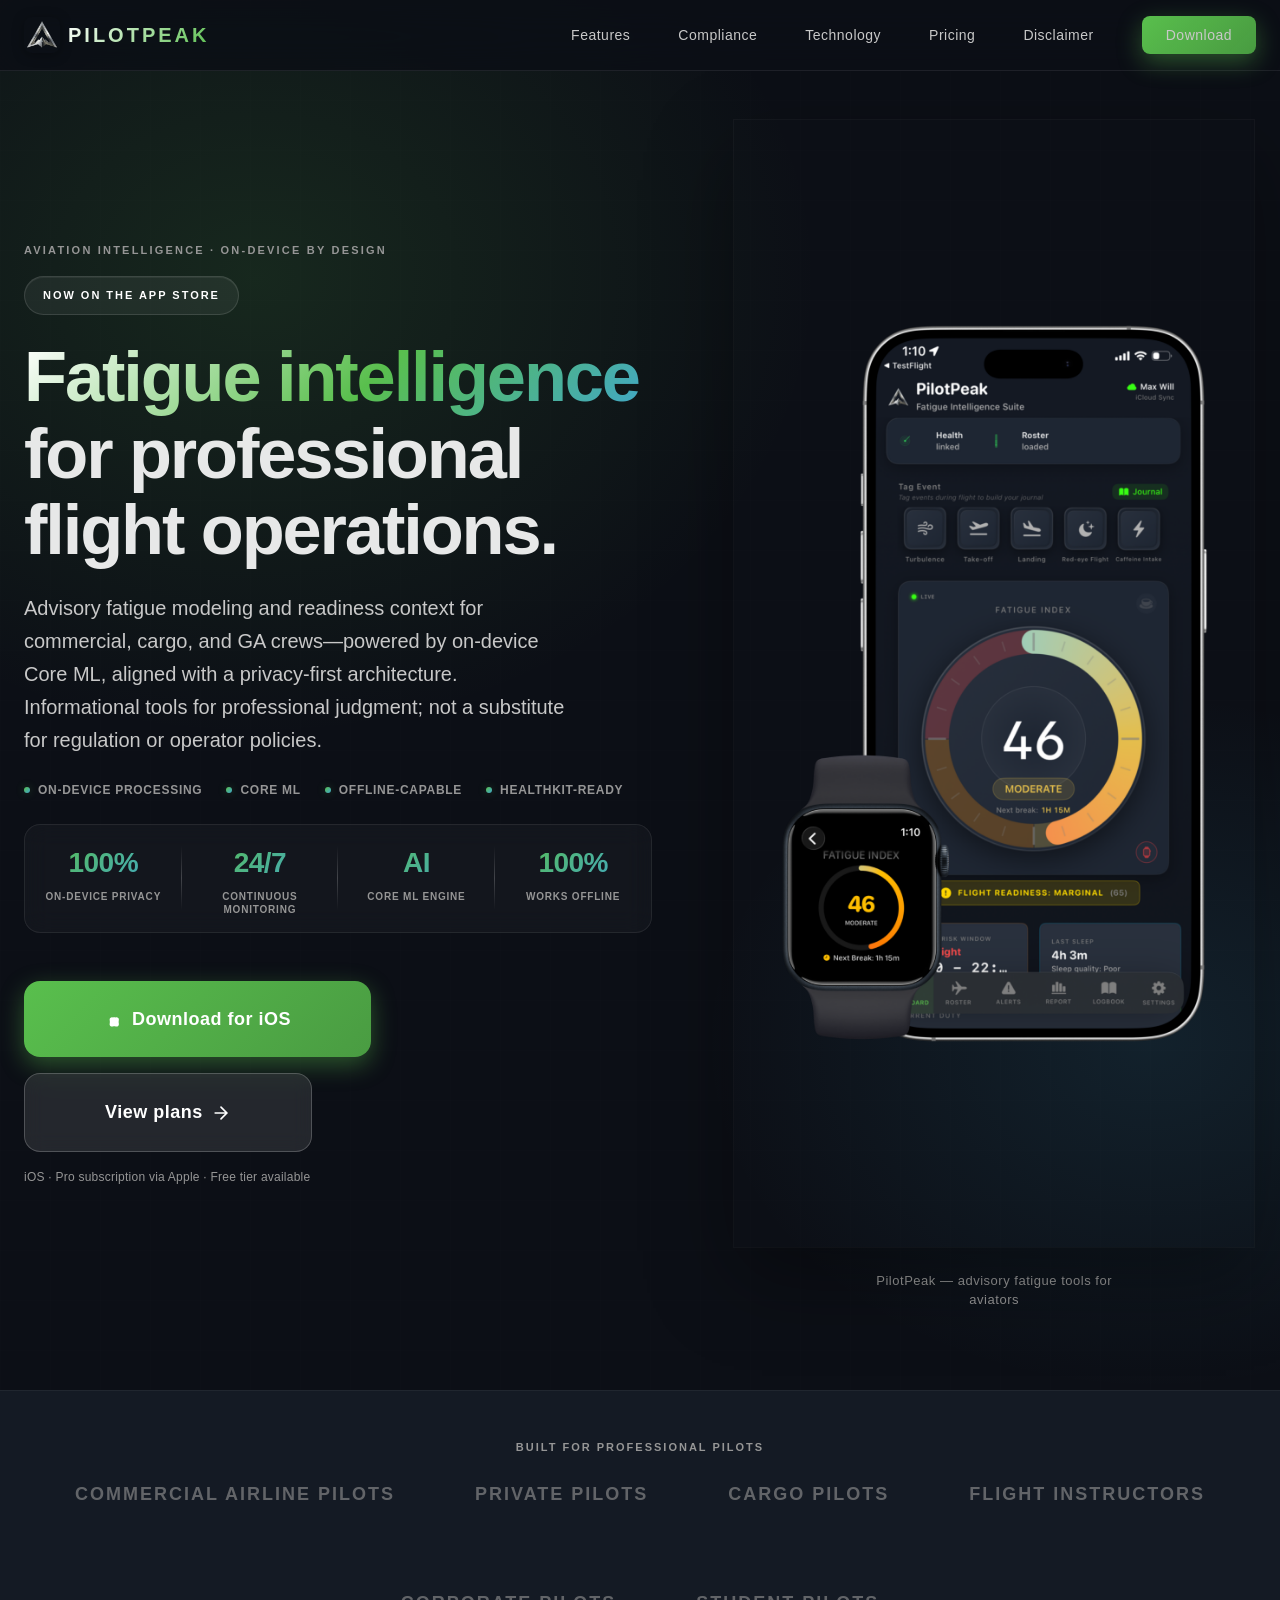
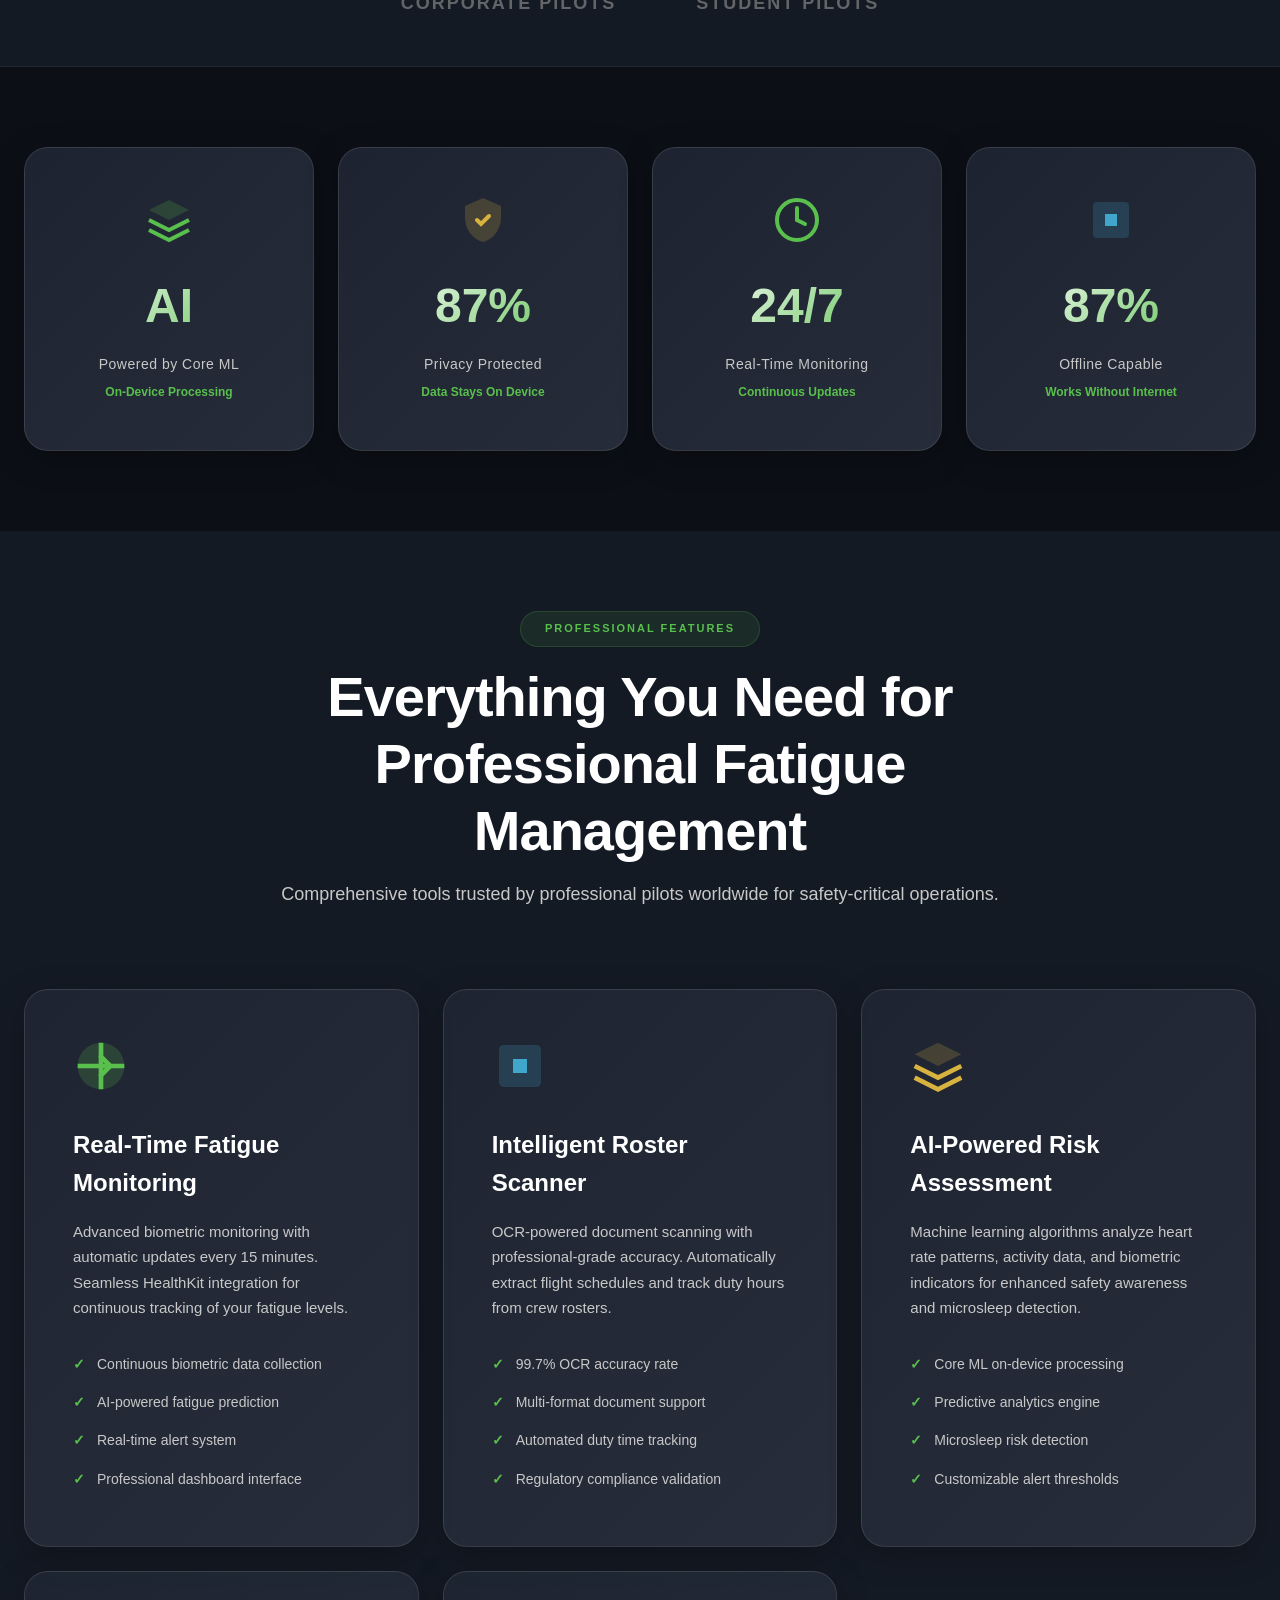
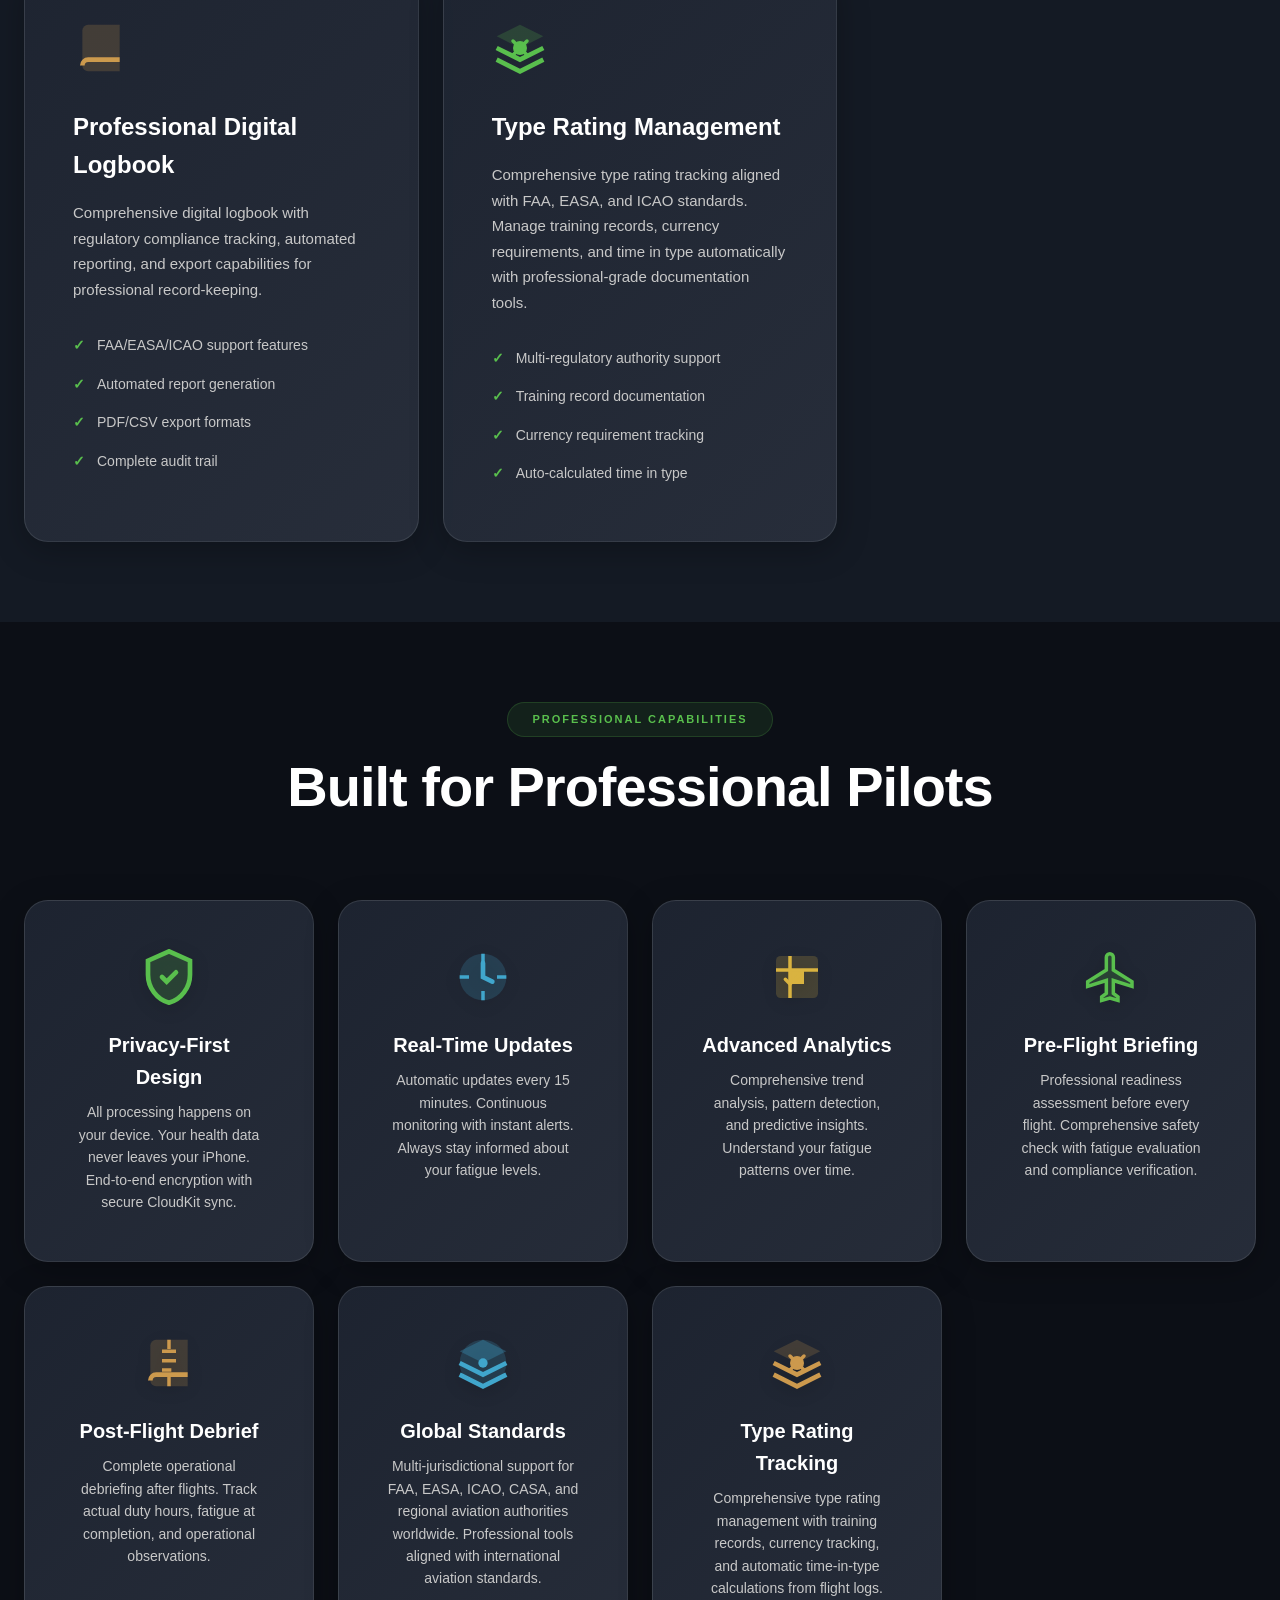
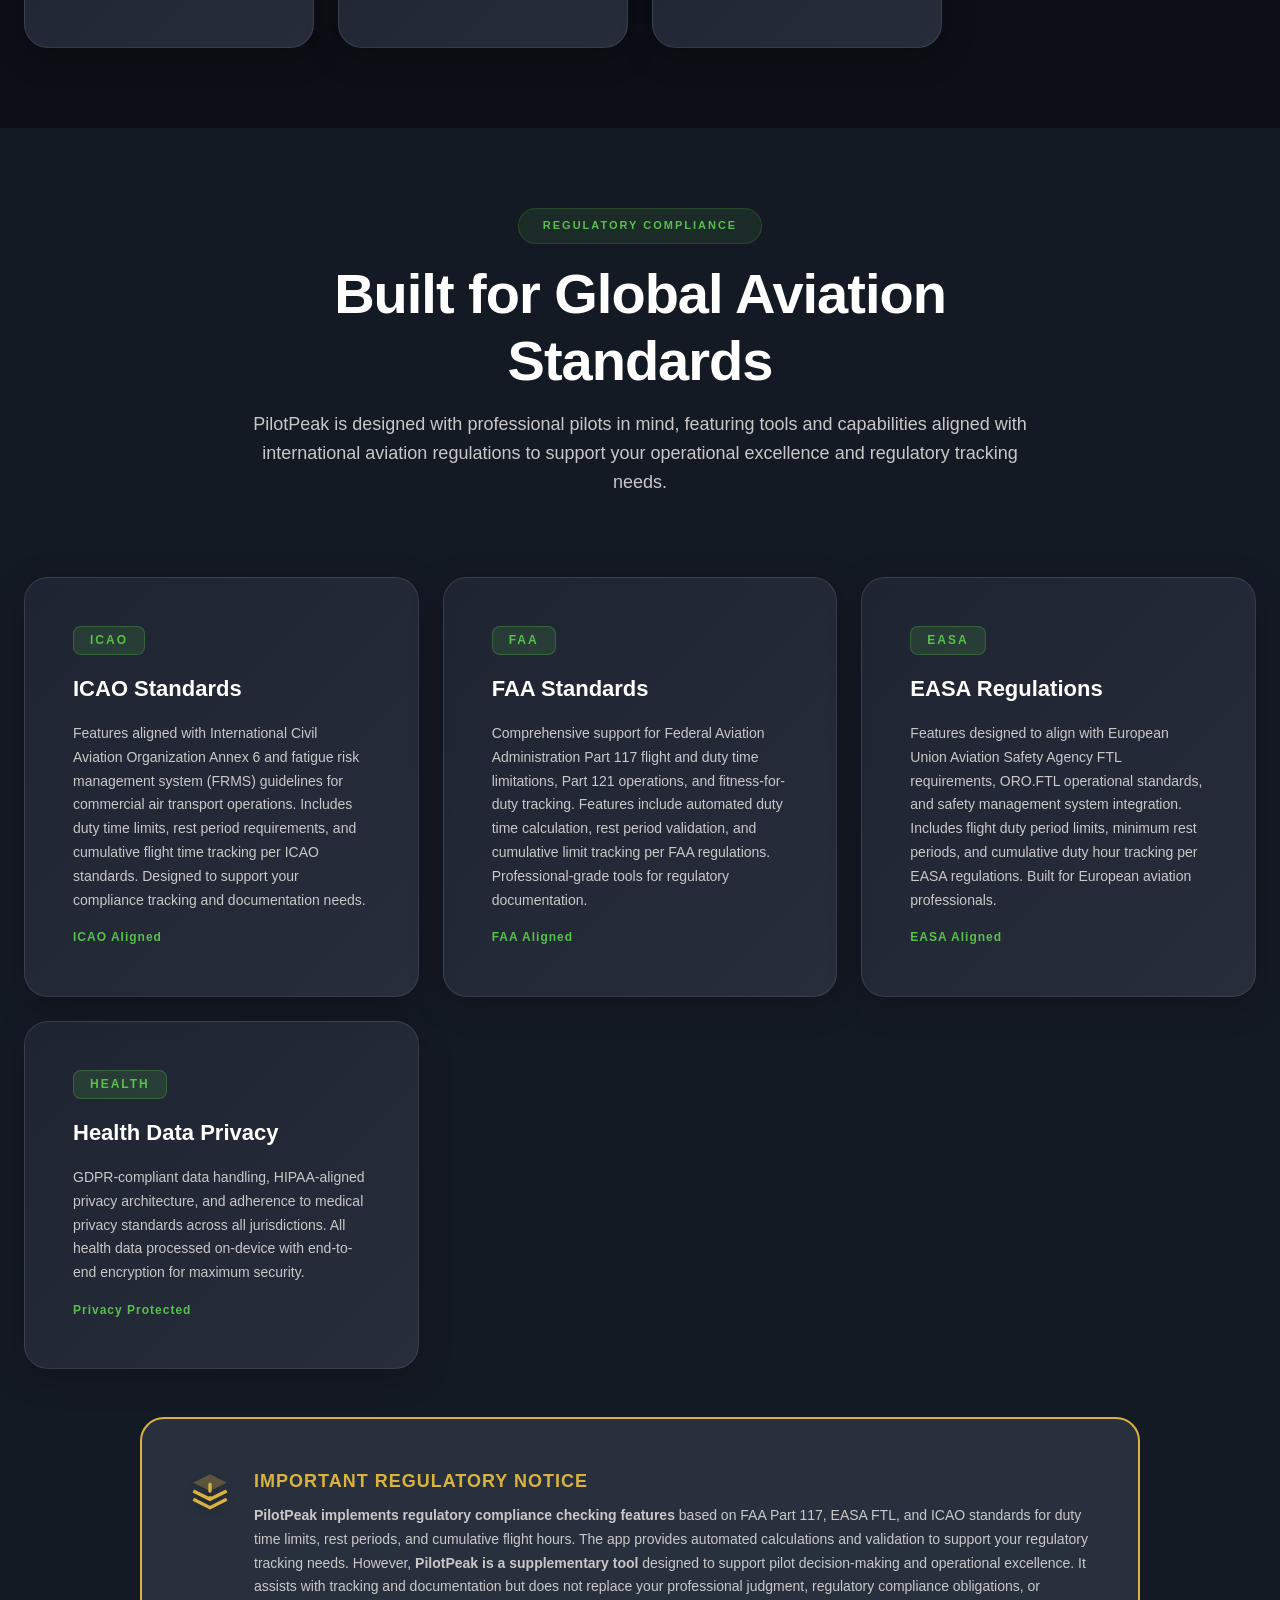
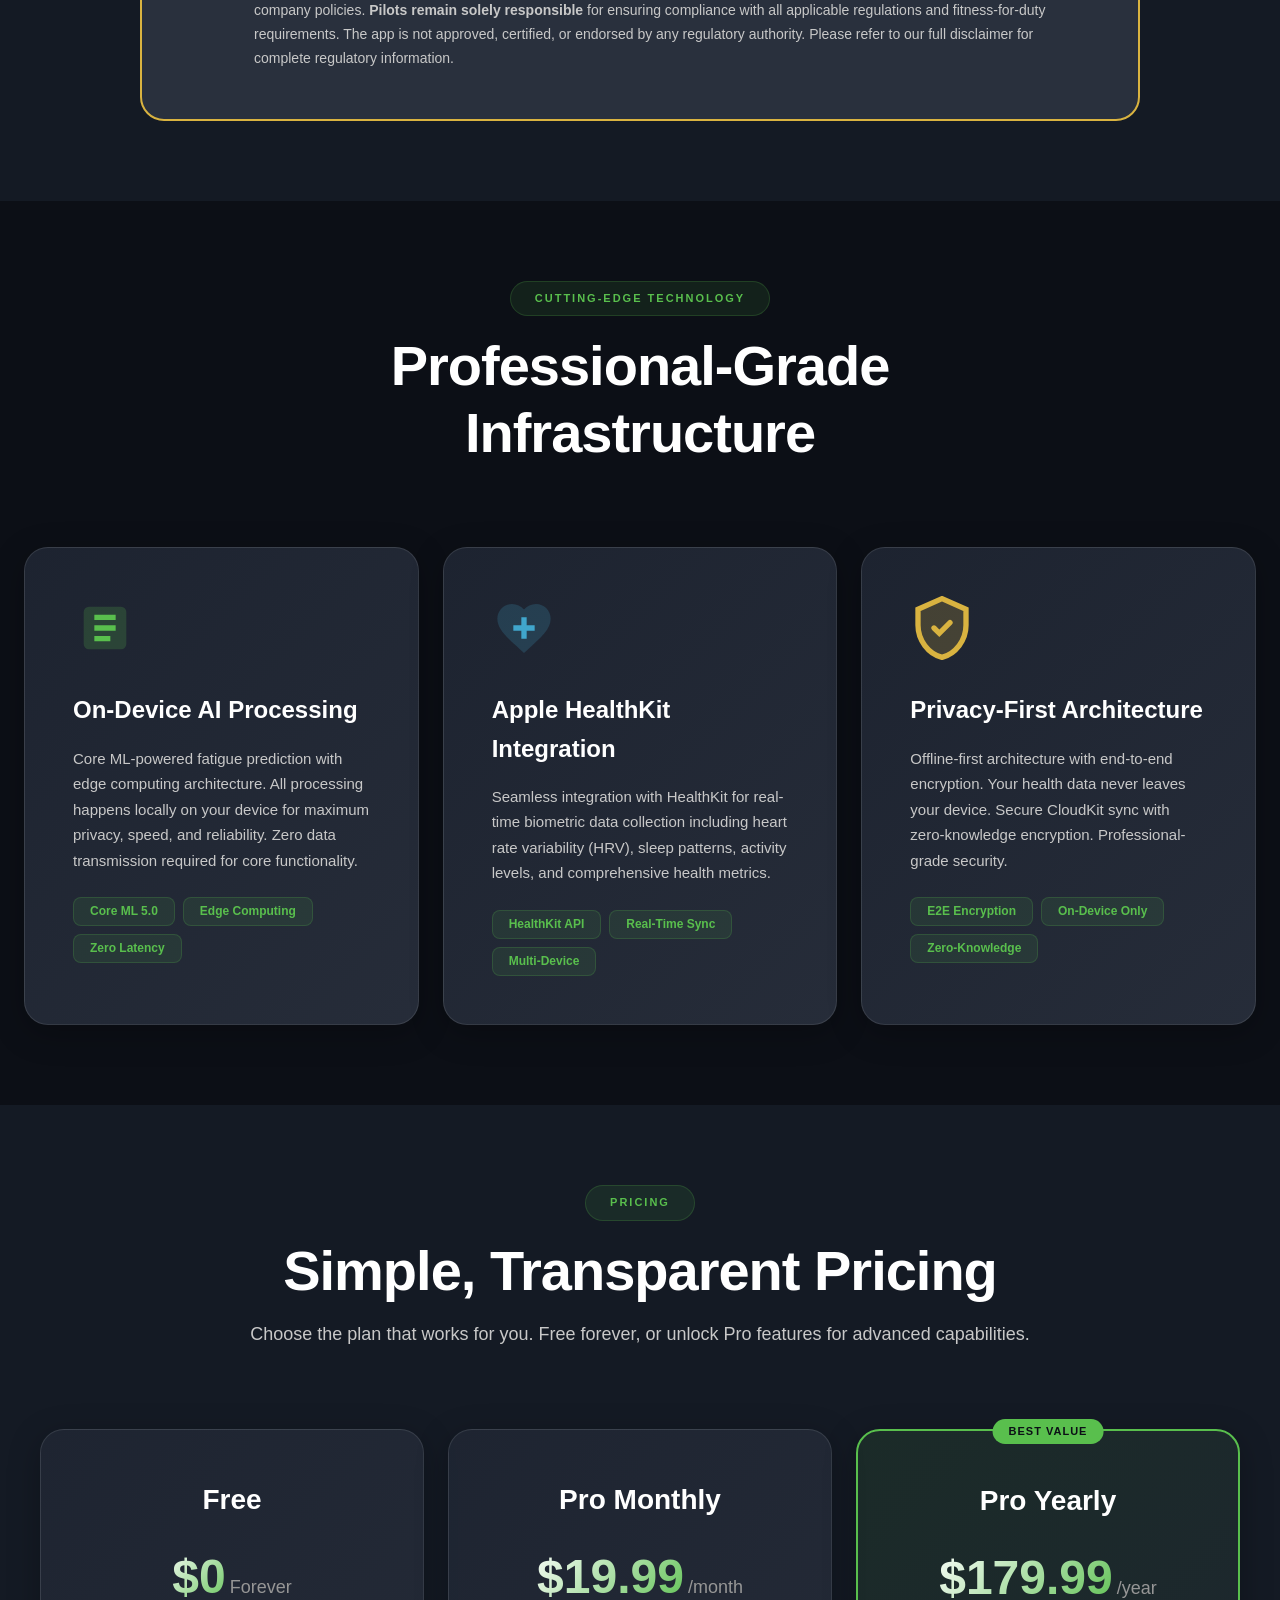
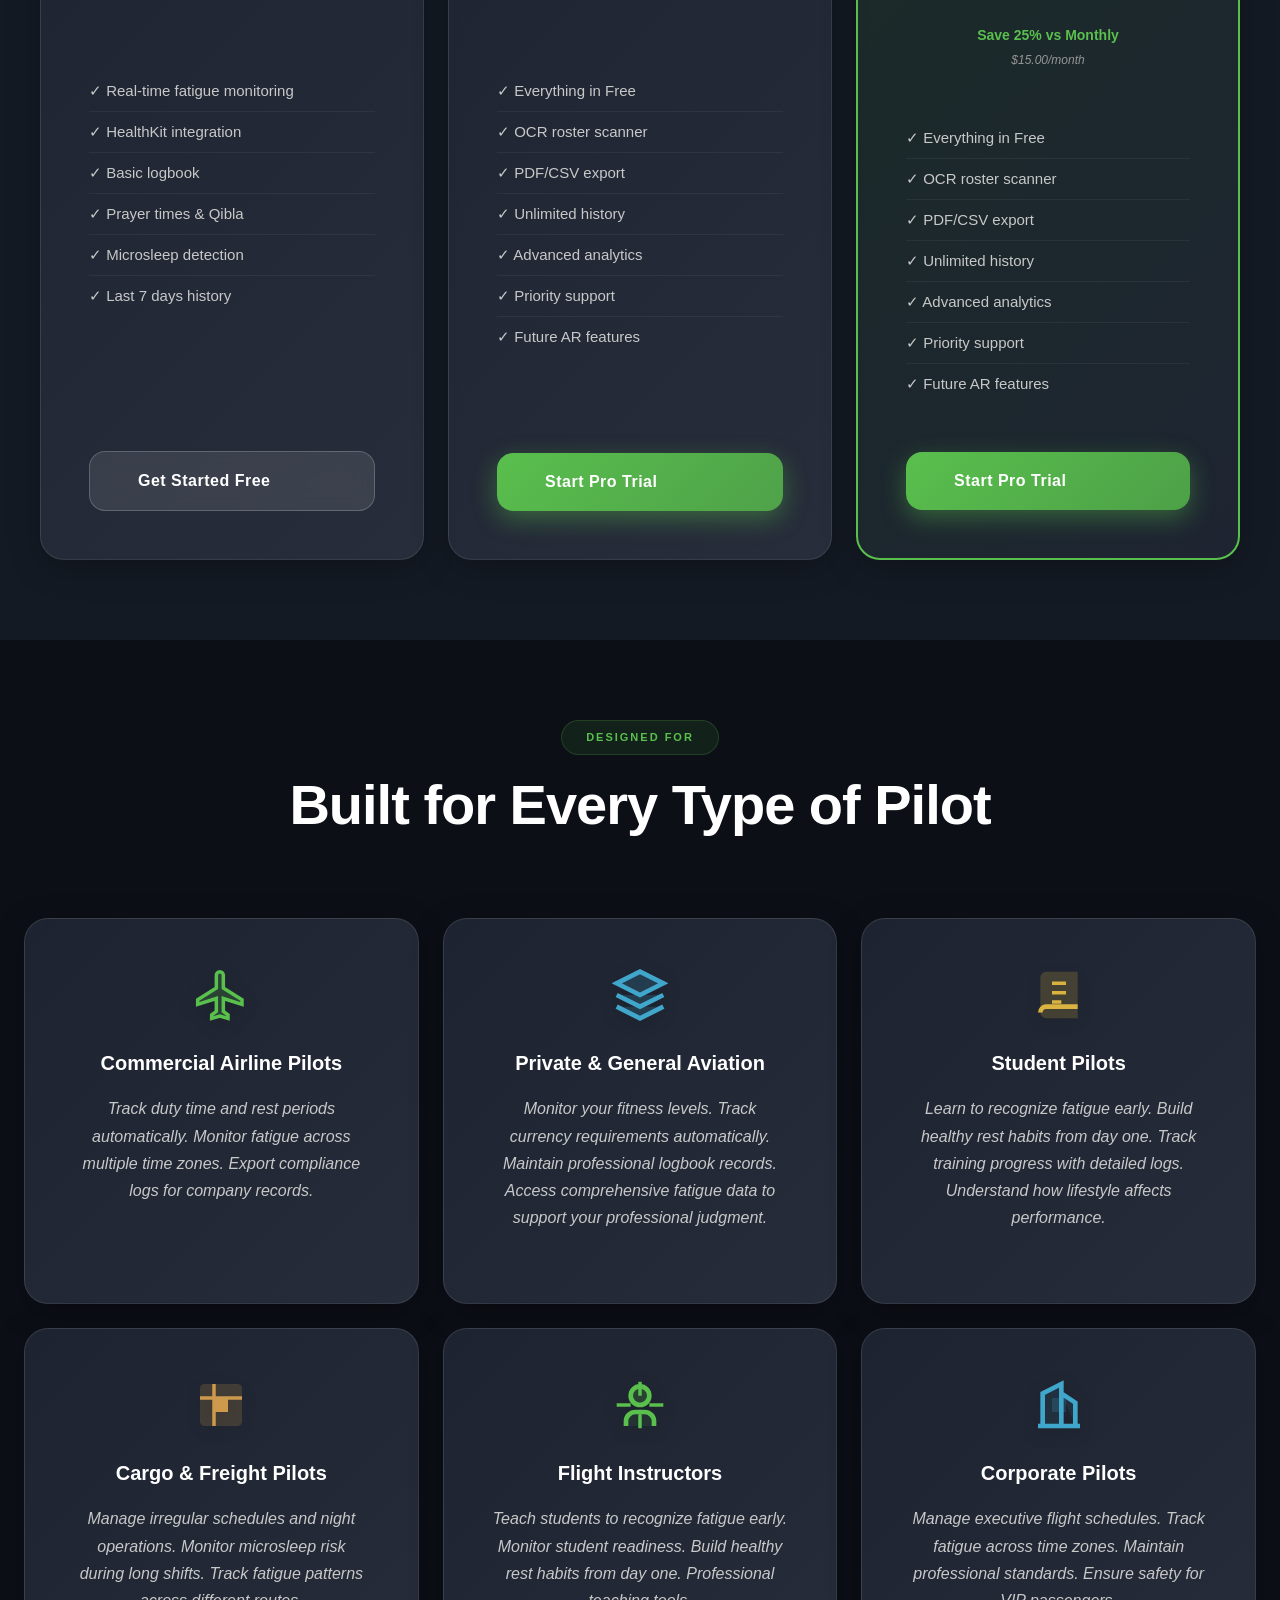
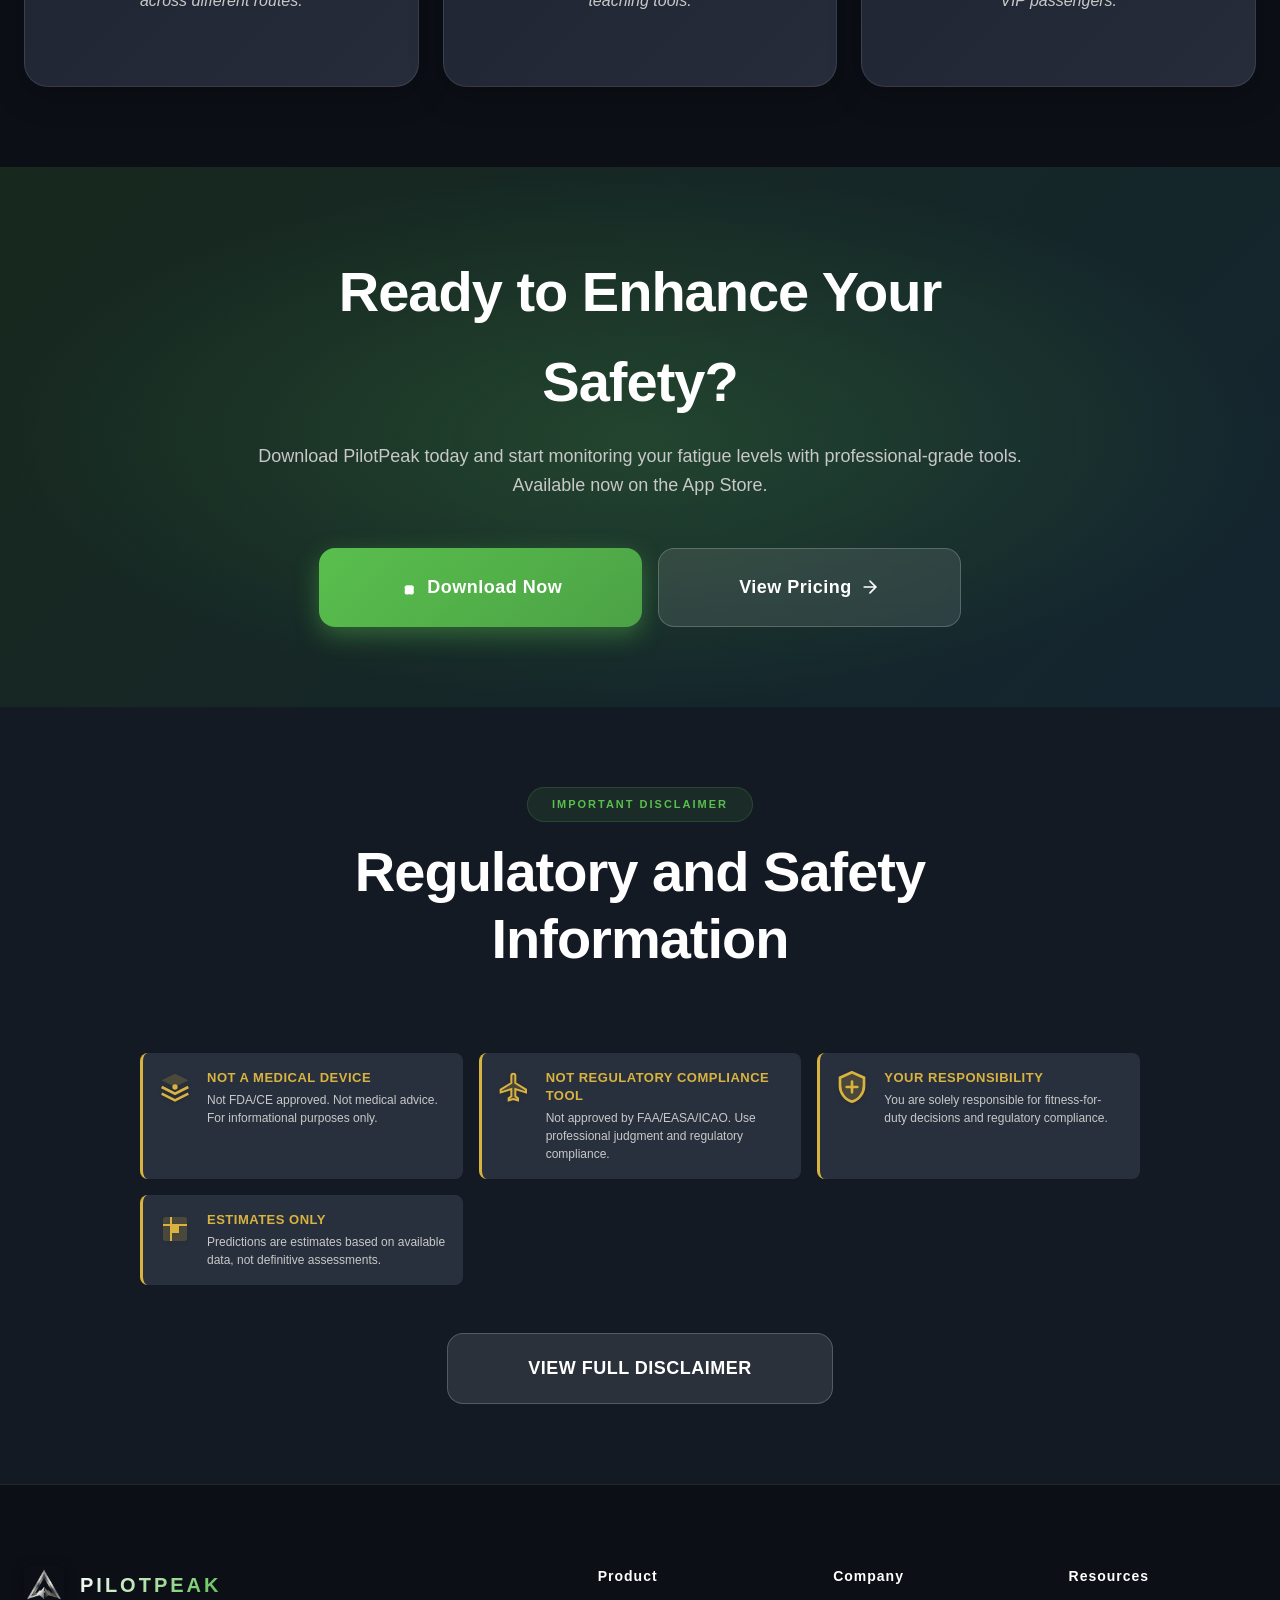
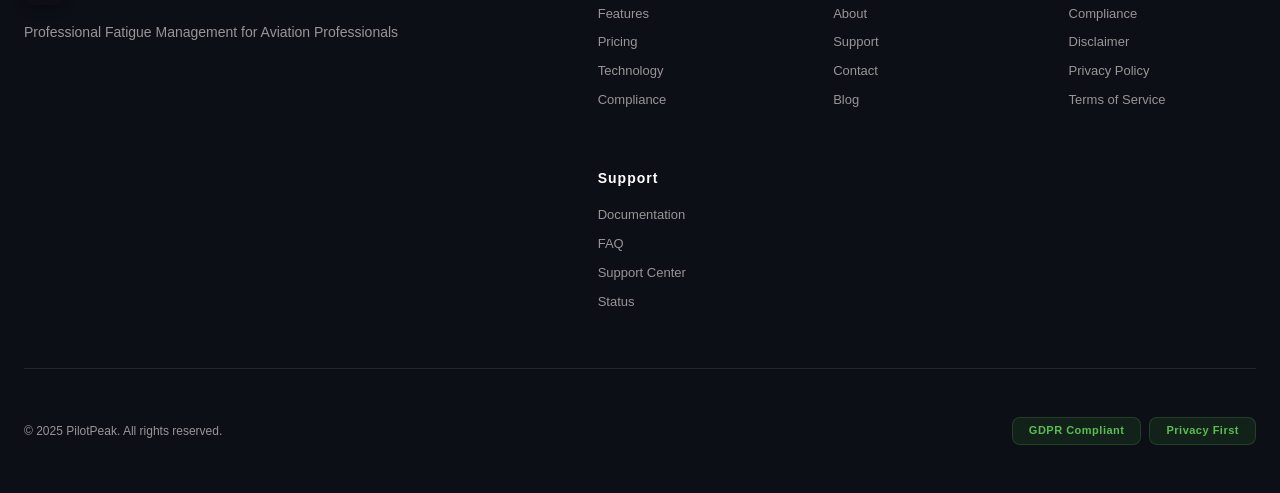
==== index.html @ 265f3262 "Website: implement advanced SEO metadata, structured data, robots, and sitemap. Made-with: Cursor" ====
<!DOCTYPE html>
<html lang="en">
<head>
    <meta charset="UTF-8">
    <meta name="viewport" content="width=device-width, initial-scale=1.0">
    <meta name="description" content="PilotPeak is a professional fatigue intelligence app for pilots, with on-device analytics, privacy-first design, and flight readiness support.">
    <meta name="robots" content="index, follow, max-image-preview:large">
    <meta name="theme-color" content="#0c0f16">
    <title>PilotPeak - Professional Fatigue Intelligence for Pilots</title>
    <link rel="canonical" href="https://pilotpeak-website.vercel.app/">
    <link rel="icon" type="image/png" href="images/unicorn-iron.png">
    <link rel="apple-touch-icon" href="images/unicorn-iron.png">
    <meta property="og:type" content="website">
    <meta property="og:site_name" content="PilotPeak">
    <meta property="og:locale" content="en_US">
    <meta property="og:title" content="PilotPeak - Professional Fatigue Intelligence for Pilots">
    <meta property="og:description" content="On-device fatigue intelligence and readiness context for commercial and general aviation pilots.">
    <meta property="og:url" content="https://pilotpeak-website.vercel.app/">
    <meta property="og:image" content="https://pilotpeak-website.vercel.app/images/PilotPeak_Hero.png">
    <meta property="og:image:alt" content="PilotPeak app hero preview">
    <meta name="twitter:card" content="summary_large_image">
    <meta name="twitter:title" content="PilotPeak - Professional Fatigue Intelligence for Pilots">
    <meta name="twitter:description" content="On-device fatigue intelligence and readiness context for commercial and general aviation pilots.">
    <meta name="twitter:image" content="https://pilotpeak-website.vercel.app/images/PilotPeak_Hero.png">
    <link rel="stylesheet" href="styles.css">
    <link rel="preconnect" href="https://fonts.googleapis.com">
    <link rel="preconnect" href="https://fonts.gstatic.com" crossorigin>
    <script type="application/ld+json">
        {
            "@context": "https://schema.org",
            "@graph": [
                {
                    "@type": "Organization",
                    "@id": "https://pilotpeak-website.vercel.app/#organization",
                    "name": "PilotPeak",
                    "url": "https://pilotpeak-website.vercel.app/",
                    "logo": "https://pilotpeak-website.vercel.app/images/unicorn-iron.png"
                },
                {
                    "@type": "WebSite",
                    "@id": "https://pilotpeak-website.vercel.app/#website",
                    "url": "https://pilotpeak-website.vercel.app/",
                    "name": "PilotPeak",
                    "publisher": {
                        "@id": "https://pilotpeak-website.vercel.app/#organization"
                    }
                },
                {
                    "@type": "SoftwareApplication",
                    "name": "PilotPeak",
                    "applicationCategory": "HealthApplication",
                    "operatingSystem": "iOS",
                    "url": "https://pilotpeak-website.vercel.app/",
                    "image": "https://pilotpeak-website.vercel.app/images/PilotPeak_Hero.png",
                    "description": "Pilot-focused fatigue intelligence app with on-device analytics and flight readiness context."
                }
            ]
        }
    </script>
</head>
<body>
    <!-- Navigation -->
    <nav class="navbar">
        <div class="container">
            <div class="nav-content">
                <div class="logo">
                    <img src="images/unicorn-iron.png" alt="" class="logo-img" width="36" height="36" decoding="async">
                    <span class="logo-text">PILOTPEAK</span>
                </div>
                <button class="mobile-menu-toggle" aria-label="Toggle menu">
                    <span></span>
                    <span></span>
                    <span></span>
                </button>
                <div class="nav-links">
                    <a href="#features">Features</a>
                    <a href="#compliance">Compliance</a>
                    <a href="#technology">Technology</a>
                    <a href="#pricing">Pricing</a>
                    <a href="#disclaimer">Disclaimer</a>
                    <a href="https://apps.apple.com/app/pilotpeak" class="cta-button" target="_blank">Download</a>
                </div>
            </div>
        </div>
    </nav>

    <!-- Hero Section -->
    <section class="hero">
        <div class="hero-background">
            <div class="hero-gradient"></div>
            <div class="hero-gradient-secondary"></div>
            <div class="hero-pattern"></div>
        </div>
        <div class="container">
            <div class="hero-wrapper">
                <div class="hero-content">
                    <p class="hero-eyebrow">Aviation intelligence · On-device by design</p>
                    <div class="hero-badge">Now on the App Store</div>
                    <h1 class="hero-title">
                        <span class="hero-title-line hero-title-line--accent">Fatigue intelligence</span>
                        <span class="hero-title-line hero-title-line--plain">for professional flight operations.</span>
                    </h1>
                    <p class="hero-subtitle">Advisory fatigue modeling and readiness context for commercial, cargo, and GA crews—powered by on-device Core ML, aligned with a privacy-first architecture. Informational tools for professional judgment; not a substitute for regulation or operator policies.</p>
                    <ul class="hero-trust-strip" aria-label="Product pillars">
                        <li>On-device processing</li>
                        <li>Core ML</li>
                        <li>Offline-capable</li>
                        <li>HealthKit-ready</li>
                    </ul>
                    <div class="hero-metrics-pro" role="group" aria-label="Highlights">
                        <div class="hero-metric">
                            <span class="hero-metric-val">100%</span>
                            <span class="hero-metric-lbl">On-device privacy</span>
                        </div>
                        <div class="hero-metric">
                            <span class="hero-metric-val">24/7</span>
                            <span class="hero-metric-lbl">Continuous monitoring</span>
                        </div>
                        <div class="hero-metric">
                            <span class="hero-metric-val">AI</span>
                            <span class="hero-metric-lbl">Core ML engine</span>
                        </div>
                        <div class="hero-metric">
                            <span class="hero-metric-val">100%</span>
                            <span class="hero-metric-lbl">Works offline</span>
                        </div>
                    </div>
                    <div class="hero-buttons">
                        <a href="https://apps.apple.com/app/pilotpeak" class="btn btn-primary btn-large" target="_blank" rel="noopener noreferrer">
                            <svg width="20" height="20" viewBox="0 0 24 24" fill="currentColor" aria-hidden="true">
                                <path d="M17.05 20.28c-.98.95-2.05.88-3.08.67-1.09-.21-2.21-.21-3.34 0-1.13.21-2.1.28-3.08-.67-.98-.95-.88-2.05-.67-3.08.21-1.09.21-2.21 0-3.34-.21-1.13-.28-2.1.67-3.08.95-.98 2.05-.88 3.08-.67 1.09-.21 2.21-.21 3.34 0 1.13-.21 2.1-.28 3.08.67.98.95.88 2.05.67 3.08-.21 1.09-.21 2.21 0 3.34.21 1.13.28 2.1-.67 3.08z"/>
                            </svg>
                            <span>Download for iOS</span>
                        </a>
                        <a href="#pricing" class="btn btn-secondary btn-large">
                            <span>View plans</span>
                            <svg width="20" height="20" viewBox="0 0 24 24" fill="none" aria-hidden="true">
                                <path d="M5 12h14M12 5l7 7-7 7" stroke="currentColor" stroke-width="2" stroke-linecap="round"/>
                            </svg>
                        </a>
                    </div>
                    <p class="hero-cta-note">iOS · Pro subscription via Apple · Free tier available</p>
                </div>
                <div class="hero-visual">
                    <div class="hero-visual-frame hero-visual-frame--cutout">
                        <div class="hero-visual-ring" aria-hidden="true"></div>
                        <img src="images/PilotPeak_Hero.png" alt="PilotPeak app on iPhone" class="hero-visual-shot" width="600" height="1300" decoding="async">
                    </div>
                    <p class="hero-visual-caption">PilotPeak — advisory fatigue tools for aviators</p>
                </div>
            </div>
        </div>
    </section>

    <!-- Built For Section -->
    <section class="trusted-by">
        <div class="container">
            <p class="trusted-by-label">BUILT FOR PROFESSIONAL PILOTS</p>
            <div class="trusted-by-logos">
                <div class="trusted-logo">COMMERCIAL AIRLINE PILOTS</div>
                <div class="trusted-logo">PRIVATE PILOTS</div>
                <div class="trusted-logo">CARGO PILOTS</div>
                <div class="trusted-logo">FLIGHT INSTRUCTORS</div>
                <div class="trusted-logo">CORPORATE PILOTS</div>
                <div class="trusted-logo">STUDENT PILOTS</div>
            </div>
        </div>
    </section>

    <!-- Stats Section -->
    <section class="enterprise-stats">
        <div class="container">
            <div class="stats-grid-premium">
                <div class="stat-card-premium">
                    <div class="stat-icon-premium">
                        <svg width="48" height="48" viewBox="0 0 24 24" fill="none">
                            <path d="M12 2L2 7l10 5 10-5-10-5z" fill="rgba(89, 191, 77, 0.2)"/>
                            <path d="M2 17l10 5 10-5M2 12l10 5 10-5" stroke="rgb(89, 191, 77)" stroke-width="2"/>
                        </svg>
                    </div>
                    <div class="stat-value-premium">AI</div>
                    <div class="stat-label-premium">Powered by Core ML</div>
                    <div class="stat-change">On-Device Processing</div>
                </div>
                <div class="stat-card-premium">
                    <div class="stat-icon-premium">
                        <svg width="48" height="48" viewBox="0 0 24 24" fill="none">
                            <path d="M12 1L3 5v6c0 5.55 3.84 10.74 9 12 5.16-1.26 9-6.45 9-12V5l-9-4z" fill="rgba(217, 179, 64, 0.2)"/>
                            <path d="M9 12l2 2 4-4" stroke="rgb(217, 179, 64)" stroke-width="2" stroke-linecap="round"/>
                        </svg>
                    </div>
                    <div class="stat-value-premium">100%</div>
                    <div class="stat-label-premium">Privacy Protected</div>
                    <div class="stat-change">Data Stays On Device</div>
                </div>
                <div class="stat-card-premium">
                    <div class="stat-icon-premium">
                        <svg width="48" height="48" viewBox="0 0 24 24" fill="none">
                            <circle cx="12" cy="12" r="10" stroke="currentColor" stroke-width="2"/>
                            <path d="M12 6v6l4 2" stroke="currentColor" stroke-width="2" stroke-linecap="round"/>
                        </svg>
                    </div>
                    <div class="stat-value-premium">24/7</div>
                    <div class="stat-label-premium">Real-Time Monitoring</div>
                    <div class="stat-change">Continuous Updates</div>
                </div>
                <div class="stat-card-premium">
                    <div class="stat-icon-premium">
                        <svg width="48" height="48" viewBox="0 0 24 24" fill="none">
                            <rect x="3" y="3" width="18" height="18" rx="2" fill="rgba(64, 166, 204, 0.2)"/>
                            <path d="M9 9h6v6H9z" fill="rgb(64, 166, 204)"/>
                        </svg>
                    </div>
                    <div class="stat-value-premium">100%</div>
                    <div class="stat-label-premium">Offline Capable</div>
                    <div class="stat-change">Works Without Internet</div>
                </div>
            </div>
        </div>
    </section>

    <!-- Features Section -->
    <section id="features" class="solutions">
        <div class="container">
            <div class="section-header">
                <span class="section-label">PROFESSIONAL FEATURES</span>
                <h2 class="section-title-premium">Everything You Need for Professional Fatigue Management</h2>
                <p class="section-description">Comprehensive tools trusted by professional pilots worldwide for safety-critical operations.</p>
            </div>
            <div class="solutions-grid">
                <div class="solution-card">
                    <div class="solution-icon">
                        <svg width="56" height="56" viewBox="0 0 24 24" fill="none" xmlns="http://www.w3.org/2000/svg">
                            <circle cx="12" cy="12" r="10" fill="rgba(89, 191, 77, 0.2)"/>
                            <path d="M12 2v20M2 12h20" stroke="rgb(89, 191, 77)" stroke-width="2"/>
                            <path d="M12 8l4 4-4 4" stroke="rgb(89, 191, 77)" stroke-width="2" stroke-linecap="round"/>
                        </svg>
                    </div>
                    <h3 class="solution-title">Real-Time Fatigue Monitoring</h3>
                    <p class="solution-description">Advanced biometric monitoring with automatic updates every 15 minutes. Seamless HealthKit integration for continuous tracking of your fatigue levels.</p>
                    <ul class="solution-features">
                        <li>Continuous biometric data collection</li>
                        <li>AI-powered fatigue prediction</li>
                        <li>Real-time alert system</li>
                        <li>Professional dashboard interface</li>
                    </ul>
                </div>
                <div class="solution-card">
                    <div class="solution-icon">
                        <svg width="56" height="56" viewBox="0 0 24 24" fill="none" xmlns="http://www.w3.org/2000/svg">
                            <rect x="3" y="3" width="18" height="18" rx="2" fill="rgba(64, 166, 204, 0.2)"/>
                            <path d="M9 9h6v6H9z" fill="rgb(64, 166, 204)"/>
                        </svg>
                    </div>
                    <h3 class="solution-title">Intelligent Roster Scanner</h3>
                    <p class="solution-description">OCR-powered document scanning with professional-grade accuracy. Automatically extract flight schedules and track duty hours from crew rosters.</p>
                    <ul class="solution-features">
                        <li>99.7% OCR accuracy rate</li>
                        <li>Multi-format document support</li>
                        <li>Automated duty time tracking</li>
                        <li>Regulatory compliance validation</li>
                    </ul>
                </div>
                <div class="solution-card">
                    <div class="solution-icon">
                        <svg width="56" height="56" viewBox="0 0 24 24" fill="none" xmlns="http://www.w3.org/2000/svg">
                            <path d="M12 2L2 7l10 5 10-5-10-5z" fill="rgba(217, 179, 64, 0.2)"/>
                            <path d="M2 17l10 5 10-5M2 12l10 5 10-5" stroke="rgb(217, 179, 64)" stroke-width="2"/>
                        </svg>
                    </div>
                    <h3 class="solution-title">AI-Powered Risk Assessment</h3>
                    <p class="solution-description">Machine learning algorithms analyze heart rate patterns, activity data, and biometric indicators for enhanced safety awareness and microsleep detection.</p>
                    <ul class="solution-features">
                        <li>Core ML on-device processing</li>
                        <li>Predictive analytics engine</li>
                        <li>Microsleep risk detection</li>
                        <li>Customizable alert thresholds</li>
                    </ul>
                </div>
                <div class="solution-card">
                    <div class="solution-icon">
                        <svg width="56" height="56" viewBox="0 0 24 24" fill="none" xmlns="http://www.w3.org/2000/svg">
                            <path d="M4 19.5A2.5 2.5 0 0 1 6.5 17H20" stroke="rgb(204, 153, 77)" stroke-width="2"/>
                            <path d="M6.5 2H20v20H6.5A2.5 2.5 0 0 1 4 19.5v-15A2.5 2.5 0 0 1 6.5 2z" fill="rgba(204, 153, 77, 0.2)"/>
                        </svg>
                    </div>
                    <h3 class="solution-title">Professional Digital Logbook</h3>
                    <p class="solution-description">Comprehensive digital logbook with regulatory compliance tracking, automated reporting, and export capabilities for professional record-keeping.</p>
                    <ul class="solution-features">
                        <li>FAA/EASA/ICAO support features</li>
                        <li>Automated report generation</li>
                        <li>PDF/CSV export formats</li>
                        <li>Complete audit trail</li>
                    </ul>
                </div>
                <div class="solution-card">
                    <div class="solution-icon">
                        <svg width="56" height="56" viewBox="0 0 24 24" fill="none" xmlns="http://www.w3.org/2000/svg">
                            <path d="M12 2L2 7l10 5 10-5-10-5z" fill="rgba(89, 191, 77, 0.2)"/>
                            <path d="M2 17l10 5 10-5M2 12l10 5 10-5" stroke="rgb(89, 191, 77)" stroke-width="2"/>
                            <circle cx="12" cy="12" r="3" fill="rgb(89, 191, 77)"/>
                            <path d="M9 9l6 6M15 9l-6 6" stroke="rgb(89, 191, 77)" stroke-width="1.5" stroke-linecap="round"/>
                        </svg>
                    </div>
                    <h3 class="solution-title">Type Rating Management</h3>
                    <p class="solution-description">Comprehensive type rating tracking aligned with FAA, EASA, and ICAO standards. Manage training records, currency requirements, and time in type automatically with professional-grade documentation tools.</p>
                    <ul class="solution-features">
                        <li>Multi-regulatory authority support</li>
                        <li>Training record documentation</li>
                        <li>Currency requirement tracking</li>
                        <li>Auto-calculated time in type</li>
                    </ul>
                </div>
            </div>
        </div>
    </section>

    <!-- Professional Features Section -->
    <section class="enterprise-features">
        <div class="container">
            <div class="section-header">
                <span class="section-label">PROFESSIONAL CAPABILITIES</span>
                <h2 class="section-title-premium">Built for Professional Pilots</h2>
            </div>
            <div class="enterprise-grid">
                <div class="enterprise-feature">
                    <div class="enterprise-feature-icon-svg">
                        <svg width="56" height="56" viewBox="0 0 24 24" fill="none" xmlns="http://www.w3.org/2000/svg">
                            <path d="M12 1L3 5v6c0 5.55 3.84 10.74 9 12 5.16-1.26 9-6.45 9-12V5l-9-4z" fill="rgba(89, 191, 77, 0.2)"/>
                            <path d="M12 1L3 5v6c0 5.55 3.84 10.74 9 12 5.16-1.26 9-6.45 9-12V5l-9-4z" stroke="rgb(89, 191, 77)" stroke-width="2"/>
                            <path d="M9 12l2 2 4-4" stroke="rgb(89, 191, 77)" stroke-width="2" stroke-linecap="round"/>
                        </svg>
                    </div>
                    <h3>Privacy-First Design</h3>
                    <p>All processing happens on your device. Your health data never leaves your iPhone. End-to-end encryption with secure CloudKit sync.</p>
                </div>
                <div class="enterprise-feature">
                    <div class="enterprise-feature-icon-svg">
                        <svg width="56" height="56" viewBox="0 0 24 24" fill="none" xmlns="http://www.w3.org/2000/svg">
                            <circle cx="12" cy="12" r="10" fill="rgba(64, 166, 204, 0.2)"/>
                            <path d="M12 6v6l4 2" stroke="rgb(64, 166, 204)" stroke-width="2" stroke-linecap="round"/>
                            <path d="M12 2v4M12 18v4M2 12h4M18 12h4" stroke="rgb(64, 166, 204)" stroke-width="1.5"/>
                        </svg>
                    </div>
                    <h3>Real-Time Updates</h3>
                    <p>Automatic updates every 15 minutes. Continuous monitoring with instant alerts. Always stay informed about your fatigue levels.</p>
                </div>
                <div class="enterprise-feature">
                    <div class="enterprise-feature-icon-svg">
                        <svg width="56" height="56" viewBox="0 0 24 24" fill="none" xmlns="http://www.w3.org/2000/svg">
                            <rect x="3" y="3" width="18" height="18" rx="2" fill="rgba(217, 179, 64, 0.2)"/>
                            <path d="M9 9h6v6H9z" fill="rgb(217, 179, 64)"/>
                            <path d="M3 9h18M9 3v18" stroke="rgb(217, 179, 64)" stroke-width="1.5"/>
                            <path d="M7 13l2 2 4-4" stroke="rgb(217, 179, 64)" stroke-width="1.5" stroke-linecap="round"/>
                        </svg>
                    </div>
                    <h3>Advanced Analytics</h3>
                    <p>Comprehensive trend analysis, pattern detection, and predictive insights. Understand your fatigue patterns over time.</p>
                </div>
                <div class="enterprise-feature">
                    <div class="enterprise-feature-icon-svg">
                        <svg width="56" height="56" viewBox="0 0 24 24" fill="none" xmlns="http://www.w3.org/2000/svg">
                            <path d="M21 16v-2l-8-5V3.5c0-.83-.67-1.5-1.5-1.5S10 2.67 10 3.5V9l-8 5v2l8-2.5V19l-2 1.5V22l3.5-1 3.5 1v-1.5L13 19v-5.5l8 2.5z" fill="rgba(89, 191, 77, 0.2)"/>
                            <path d="M21 16v-2l-8-5V3.5c0-.83-.67-1.5-1.5-1.5S10 2.67 10 3.5V9l-8 5v2l8-2.5V19l-2 1.5V22l3.5-1 3.5 1v-1.5L13 19v-5.5l8 2.5z" stroke="rgb(89, 191, 77)" stroke-width="1.5"/>
                        </svg>
                    </div>
                    <h3>Pre-Flight Briefing</h3>
                    <p>Professional readiness assessment before every flight. Comprehensive safety check with fatigue evaluation and compliance verification.</p>
                </div>
                <div class="enterprise-feature">
                    <div class="enterprise-feature-icon-svg">
                        <svg width="56" height="56" viewBox="0 0 24 24" fill="none" xmlns="http://www.w3.org/2000/svg">
                            <path d="M4 19.5A2.5 2.5 0 0 1 6.5 17H20" stroke="rgb(204, 153, 77)" stroke-width="2"/>
                            <path d="M6.5 2H20v20H6.5A2.5 2.5 0 0 1 4 19.5v-15A2.5 2.5 0 0 1 6.5 2z" fill="rgba(204, 153, 77, 0.2)"/>
                            <path d="M9 7h6M9 11h6M9 15h4" stroke="rgb(204, 153, 77)" stroke-width="1.5"/>
                            <path d="M12 2v4M12 18v4" stroke="rgb(204, 153, 77)" stroke-width="1.5"/>
                        </svg>
                    </div>
                    <h3>Post-Flight Debrief</h3>
                    <p>Complete operational debriefing after flights. Track actual duty hours, fatigue at completion, and operational observations.</p>
                </div>
                <div class="enterprise-feature">
                    <div class="enterprise-feature-icon-svg">
                        <svg width="56" height="56" viewBox="0 0 24 24" fill="none" xmlns="http://www.w3.org/2000/svg">
                            <circle cx="12" cy="12" r="10" fill="rgba(64, 166, 204, 0.2)"/>
                            <path d="M12 2L2 7l10 5 10-5-10-5z" fill="rgba(64, 166, 204, 0.3)"/>
                            <path d="M2 17l10 5 10-5M2 12l10 5 10-5" stroke="rgb(64, 166, 204)" stroke-width="2"/>
                            <circle cx="12" cy="12" r="2" fill="rgb(64, 166, 204)"/>
                        </svg>
                    </div>
                    <h3>Global Standards</h3>
                    <p>Multi-jurisdictional support for FAA, EASA, ICAO, CASA, and regional aviation authorities worldwide. Professional tools aligned with international aviation standards.</p>
                </div>
                <div class="enterprise-feature">
                    <div class="enterprise-feature-icon-svg">
                        <svg width="56" height="56" viewBox="0 0 24 24" fill="none" xmlns="http://www.w3.org/2000/svg">
                            <path d="M12 2L2 7l10 5 10-5-10-5z" fill="rgba(204, 153, 77, 0.2)"/>
                            <path d="M2 17l10 5 10-5M2 12l10 5 10-5" stroke="rgb(204, 153, 77)" stroke-width="2"/>
                            <circle cx="12" cy="12" r="3" fill="rgb(204, 153, 77)"/>
                            <path d="M9 9l6 6M15 9l-6 6" stroke="rgb(204, 153, 77)" stroke-width="1.5" stroke-linecap="round"/>
                        </svg>
                    </div>
                    <h3>Type Rating Tracking</h3>
                    <p>Comprehensive type rating management with training records, currency tracking, and automatic time-in-type calculations from flight logs.</p>
                </div>
            </div>
        </div>
    </section>

    <!-- Regulatory Compliance Section -->
    <section id="compliance" class="compliance-premium">
        <div class="container">
            <div class="section-header">
                <span class="section-label">REGULATORY COMPLIANCE</span>
                <h2 class="section-title-premium">Built for Global Aviation Standards</h2>
                <p class="section-description">PilotPeak is designed with professional pilots in mind, featuring tools and capabilities aligned with international aviation regulations to support your operational excellence and regulatory tracking needs.</p>
            </div>
            <div class="compliance-grid-premium">
                <div class="compliance-card-premium">
                    <div class="compliance-badge">ICAO</div>
                    <h3 class="compliance-title">ICAO Standards</h3>
                    <p class="compliance-description">Features aligned with International Civil Aviation Organization Annex 6 and fatigue risk management system (FRMS) guidelines for commercial air transport operations. Includes duty time limits, rest period requirements, and cumulative flight time tracking per ICAO standards. Designed to support your compliance tracking and documentation needs.</p>
                    <div class="compliance-cert">ICAO Aligned</div>
                </div>
                <div class="compliance-card-premium">
                    <div class="compliance-badge">FAA</div>
                    <h3 class="compliance-title">FAA Standards</h3>
                    <p class="compliance-description">Comprehensive support for Federal Aviation Administration Part 117 flight and duty time limitations, Part 121 operations, and fitness-for-duty tracking. Features include automated duty time calculation, rest period validation, and cumulative limit tracking per FAA regulations. Professional-grade tools for regulatory documentation.</p>
                    <div class="compliance-cert">FAA Aligned</div>
                </div>
                <div class="compliance-card-premium">
                    <div class="compliance-badge">EASA</div>
                    <h3 class="compliance-title">EASA Regulations</h3>
                    <p class="compliance-description">Features designed to align with European Union Aviation Safety Agency FTL requirements, ORO.FTL operational standards, and safety management system integration. Includes flight duty period limits, minimum rest periods, and cumulative duty hour tracking per EASA regulations. Built for European aviation professionals.</p>
                    <div class="compliance-cert">EASA Aligned</div>
                </div>
                <div class="compliance-card-premium">
                    <div class="compliance-badge">HEALTH</div>
                    <h3 class="compliance-title">Health Data Privacy</h3>
                    <p class="compliance-description">GDPR-compliant data handling, HIPAA-aligned privacy architecture, and adherence to medical privacy standards across all jurisdictions. All health data processed on-device with end-to-end encryption for maximum security.</p>
                    <div class="compliance-cert">Privacy Protected</div>
                </div>
            </div>
            <div class="compliance-notice-premium">
                <div class="notice-icon-svg">
                    <svg width="40" height="40" viewBox="0 0 24 24" fill="none" xmlns="http://www.w3.org/2000/svg">
                        <path d="M12 2L2 7l10 5 10-5-10-5z" fill="rgba(217, 179, 64, 0.3)"/>
                        <path d="M2 17l10 5 10-5M2 12l10 5 10-5" stroke="rgb(217, 179, 64)" stroke-width="2"/>
                        <path d="M12 8v4M12 16h.01" stroke="rgb(217, 179, 64)" stroke-width="2" stroke-linecap="round"/>
                    </svg>
                </div>
                <div class="notice-content-premium">
                    <h4>IMPORTANT REGULATORY NOTICE</h4>
                    <p><strong>PilotPeak implements regulatory compliance checking features</strong> based on FAA Part 117, EASA FTL, and ICAO standards for duty time limits, rest periods, and cumulative flight hours. The app provides automated calculations and validation to support your regulatory tracking needs. However, <strong>PilotPeak is a supplementary tool</strong> designed to support pilot decision-making and operational excellence. It assists with tracking and documentation but does not replace your professional judgment, regulatory compliance obligations, or company policies. <strong>Pilots remain solely responsible</strong> for ensuring compliance with all applicable regulations and fitness-for-duty requirements. The app is not approved, certified, or endorsed by any regulatory authority. Please refer to our full disclaimer for complete regulatory information.</p>
                </div>
            </div>
        </div>
    </section>

    <!-- Technology Section -->
    <section id="technology" class="technology-premium">
        <div class="container">
            <div class="section-header">
                <span class="section-label">CUTTING-EDGE TECHNOLOGY</span>
                <h2 class="section-title-premium">Professional-Grade Infrastructure</h2>
            </div>
            <div class="tech-grid-premium">
                <div class="tech-card-premium">
                    <div class="tech-icon-premium">
                        <svg width="64" height="64" viewBox="0 0 24 24" fill="none">
                            <rect x="4" y="4" width="16" height="16" rx="2" fill="rgba(89, 191, 77, 0.2)"/>
                            <path d="M8 8h8M8 12h8M8 16h6" stroke="rgb(89, 191, 77)" stroke-width="2"/>
                        </svg>
                    </div>
                    <h3 class="tech-title">On-Device AI Processing</h3>
                    <p class="tech-description">Core ML-powered fatigue prediction with edge computing architecture. All processing happens locally on your device for maximum privacy, speed, and reliability. Zero data transmission required for core functionality.</p>
                    <div class="tech-specs">
                        <span class="tech-spec">Core ML 5.0</span>
                        <span class="tech-spec">Edge Computing</span>
                        <span class="tech-spec">Zero Latency</span>
                    </div>
                </div>
                <div class="tech-card-premium">
                    <div class="tech-icon-premium">
                        <svg width="64" height="64" viewBox="0 0 24 24" fill="none">
                            <path d="M12 21.35l-1.45-1.32C5.4 15.36 2 12.28 2 8.5 2 5.42 4.42 3 7.5 3c1.74 0 3.41.81 4.5 2.09C13.09 3.81 14.76 3 16.5 3 19.58 3 22 5.42 22 8.5c0 3.78-3.4 6.86-8.55 11.54L12 21.35z" fill="rgba(64, 166, 204, 0.2)"/>
                            <path d="M12 8v8M8 12h8" stroke="rgb(64, 166, 204)" stroke-width="2"/>
                        </svg>
                    </div>
                    <h3 class="tech-title">Apple HealthKit Integration</h3>
                    <p class="tech-description">Seamless integration with HealthKit for real-time biometric data collection including heart rate variability (HRV), sleep patterns, activity levels, and comprehensive health metrics.</p>
                    <div class="tech-specs">
                        <span class="tech-spec">HealthKit API</span>
                        <span class="tech-spec">Real-Time Sync</span>
                        <span class="tech-spec">Multi-Device</span>
                    </div>
                </div>
                <div class="tech-card-premium">
                    <div class="tech-icon-premium">
                        <svg width="64" height="64" viewBox="0 0 24 24" fill="none">
                            <path d="M12 1L3 5v6c0 5.55 3.84 10.74 9 12 5.16-1.26 9-6.45 9-12V5l-9-4z" fill="rgba(217, 179, 64, 0.2)"/>
                            <path d="M12 1L3 5v6c0 5.55 3.84 10.74 9 12 5.16-1.26 9-6.45 9-12V5l-9-4z" stroke="rgb(217, 179, 64)" stroke-width="2"/>
                            <path d="M9 12l2 2 4-4" stroke="rgb(217, 179, 64)" stroke-width="2" stroke-linecap="round"/>
                        </svg>
                    </div>
                    <h3 class="tech-title">Privacy-First Architecture</h3>
                    <p class="tech-description">Offline-first architecture with end-to-end encryption. Your health data never leaves your device. Secure CloudKit sync with zero-knowledge encryption. Professional-grade security.</p>
                    <div class="tech-specs">
                        <span class="tech-spec">E2E Encryption</span>
                        <span class="tech-spec">On-Device Only</span>
                        <span class="tech-spec">Zero-Knowledge</span>
                    </div>
                </div>
            </div>
        </div>
    </section>

    <!-- Pricing Section -->
    <section id="pricing" class="pricing-section">
        <div class="container">
            <div class="section-header">
                <span class="section-label">PRICING</span>
                <h2 class="section-title-premium">Simple, Transparent Pricing</h2>
                <p class="section-description">Choose the plan that works for you. Free forever, or unlock Pro features for advanced capabilities.</p>
            </div>
            <div class="pricing-grid">
                <div class="pricing-card">
                    <div class="pricing-header">
                        <h3 class="pricing-title">Free</h3>
                        <div class="pricing-price">
                            <span class="pricing-amount">$0</span>
                            <span class="pricing-period">Forever</span>
                        </div>
                    </div>
                    <ul class="pricing-features">
                        <li>✓ Real-time fatigue monitoring</li>
                        <li>✓ HealthKit integration</li>
                        <li>✓ Basic logbook</li>
                        <li>✓ Prayer times & Qibla</li>
                        <li>✓ Microsleep detection</li>
                        <li>✓ Last 7 days history</li>
                    </ul>
                    <a href="https://apps.apple.com/app/pilotpeak" class="btn btn-secondary" target="_blank">Get Started Free</a>
                </div>
                <div class="pricing-card">
                    <div class="pricing-header">
                        <h3 class="pricing-title">Pro Monthly</h3>
                        <div class="pricing-price">
                            <span class="pricing-amount">$19.99</span>
                            <span class="pricing-period">/month</span>
                        </div>
                    </div>
                    <ul class="pricing-features">
                        <li>✓ Everything in Free</li>
                        <li>✓ OCR roster scanner</li>
                        <li>✓ PDF/CSV export</li>
                        <li>✓ Unlimited history</li>
                        <li>✓ Advanced analytics</li>
                        <li>✓ Priority support</li>
                        <li>✓ Future AR features</li>
                    </ul>
                    <a href="https://apps.apple.com/app/pilotpeak" class="btn btn-primary" target="_blank">Start Pro Trial</a>
                </div>
                <div class="pricing-card pricing-card-featured">
                    <div class="pricing-badge">BEST VALUE</div>
                    <div class="pricing-header">
                        <h3 class="pricing-title">Pro Yearly</h3>
                        <div class="pricing-price">
                            <span class="pricing-amount">$179.99</span>
                            <span class="pricing-period">/year</span>
                        </div>
                        <div class="pricing-alternative">Save 25% vs Monthly</div>
                        <div class="pricing-equivalent">$15.00/month</div>
                    </div>
                    <ul class="pricing-features">
                        <li>✓ Everything in Free</li>
                        <li>✓ OCR roster scanner</li>
                        <li>✓ PDF/CSV export</li>
                        <li>✓ Unlimited history</li>
                        <li>✓ Advanced analytics</li>
                        <li>✓ Priority support</li>
                        <li>✓ Future AR features</li>
                    </ul>
                    <a href="https://apps.apple.com/app/pilotpeak" class="btn btn-primary" target="_blank">Start Pro Trial</a>
                </div>
            </div>
        </div>
    </section>

    <!-- Use Cases Section -->
    <section id="customers" class="customers">
        <div class="container">
            <div class="section-header">
                <span class="section-label">DESIGNED FOR</span>
                <h2 class="section-title-premium">Built for Every Type of Pilot</h2>
            </div>
            <div class="testimonials-grid">
                <div class="testimonial-card">
                    <div class="testimonial-icon-svg">
                        <svg width="56" height="56" viewBox="0 0 24 24" fill="none" xmlns="http://www.w3.org/2000/svg">
                            <path d="M21 16v-2l-8-5V3.5c0-.83-.67-1.5-1.5-1.5S10 2.67 10 3.5V9l-8 5v2l8-2.5V19l-2 1.5V22l3.5-1 3.5 1v-1.5L13 19v-5.5l8 2.5z" fill="rgba(89, 191, 77, 0.2)"/>
                            <path d="M21 16v-2l-8-5V3.5c0-.83-.67-1.5-1.5-1.5S10 2.67 10 3.5V9l-8 5v2l8-2.5V19l-2 1.5V22l3.5-1 3.5 1v-1.5L13 19v-5.5l8 2.5z" stroke="rgb(89, 191, 77)" stroke-width="1.5"/>
                        </svg>
                    </div>
                    <h3 class="testimonial-title">Commercial Airline Pilots</h3>
                    <p class="testimonial-text">Track duty time and rest periods automatically. Monitor fatigue across multiple time zones. Export compliance logs for company records.</p>
                </div>
                <div class="testimonial-card">
                    <div class="testimonial-icon-svg">
                        <svg width="56" height="56" viewBox="0 0 24 24" fill="none" xmlns="http://www.w3.org/2000/svg">
                            <path d="M12 2L2 7l10 5 10-5-10-5zM2 17l10 5 10-5M2 12l10 5 10-5" stroke="rgb(64, 166, 204)" stroke-width="2" fill="rgba(64, 166, 204, 0.2)"/>
                        </svg>
                    </div>
                    <h3 class="testimonial-title">Private & General Aviation</h3>
                    <p class="testimonial-text">Monitor your fitness levels. Track currency requirements automatically. Maintain professional logbook records. Access comprehensive fatigue data to support your professional judgment.</p>
                </div>
                <div class="testimonial-card">
                    <div class="testimonial-icon-svg">
                        <svg width="56" height="56" viewBox="0 0 24 24" fill="none" xmlns="http://www.w3.org/2000/svg">
                            <path d="M4 19.5A2.5 2.5 0 0 1 6.5 17H20" stroke="rgb(217, 179, 64)" stroke-width="2"/>
                            <path d="M6.5 2H20v20H6.5A2.5 2.5 0 0 1 4 19.5v-15A2.5 2.5 0 0 1 6.5 2z" fill="rgba(217, 179, 64, 0.2)"/>
                            <path d="M9 7h6M9 11h6M9 15h4" stroke="rgb(217, 179, 64)" stroke-width="1.5"/>
                        </svg>
                    </div>
                    <h3 class="testimonial-title">Student Pilots</h3>
                    <p class="testimonial-text">Learn to recognize fatigue early. Build healthy rest habits from day one. Track training progress with detailed logs. Understand how lifestyle affects performance.</p>
                </div>
                <div class="testimonial-card">
                    <div class="testimonial-icon-svg">
                        <svg width="56" height="56" viewBox="0 0 24 24" fill="none" xmlns="http://www.w3.org/2000/svg">
                            <rect x="3" y="3" width="18" height="18" rx="2" fill="rgba(204, 153, 77, 0.2)"/>
                            <path d="M9 9h6v6H9z" fill="rgb(204, 153, 77)"/>
                            <path d="M3 9h18M9 3v18" stroke="rgb(204, 153, 77)" stroke-width="1.5"/>
                        </svg>
                    </div>
                    <h3 class="testimonial-title">Cargo & Freight Pilots</h3>
                    <p class="testimonial-text">Manage irregular schedules and night operations. Monitor microsleep risk during long shifts. Track fatigue patterns across different routes.</p>
                </div>
                <div class="testimonial-card">
                    <div class="testimonial-icon-svg">
                        <svg width="56" height="56" viewBox="0 0 24 24" fill="none" xmlns="http://www.w3.org/2000/svg">
                            <circle cx="12" cy="8" r="4" fill="rgba(89, 191, 77, 0.2)" stroke="rgb(89, 191, 77)" stroke-width="2"/>
                            <path d="M6 21v-2a4 4 0 0 1 4-4h4a4 4 0 0 1 4 4v2" stroke="rgb(89, 191, 77)" stroke-width="2" fill="rgba(89, 191, 77, 0.1)"/>
                            <path d="M12 2v6M12 16v6M2 12h6M16 12h6" stroke="rgb(89, 191, 77)" stroke-width="1.5"/>
                        </svg>
                    </div>
                    <h3 class="testimonial-title">Flight Instructors</h3>
                    <p class="testimonial-text">Teach students to recognize fatigue early. Monitor student readiness. Build healthy rest habits from day one. Professional teaching tools.</p>
                </div>
                <div class="testimonial-card">
                    <div class="testimonial-icon-svg">
                        <svg width="56" height="56" viewBox="0 0 24 24" fill="none" xmlns="http://www.w3.org/2000/svg">
                            <path d="M3 21h18M5 21V7l8-4v18M19 21V11l-6-4" stroke="rgb(64, 166, 204)" stroke-width="2" fill="rgba(64, 166, 204, 0.1)"/>
                            <path d="M9 9h6v6H9z" fill="rgba(64, 166, 204, 0.2)"/>
                        </svg>
                    </div>
                    <h3 class="testimonial-title">Corporate Pilots</h3>
                    <p class="testimonial-text">Manage executive flight schedules. Track fatigue across time zones. Maintain professional standards. Ensure safety for VIP passengers.</p>
                </div>
            </div>
        </div>
    </section>

    <!-- CTA Section -->
    <section class="cta-premium">
        <div class="container">
            <div class="cta-content">
                <h2 class="cta-title">Ready to Enhance Your Safety?</h2>
                <p class="cta-description">Download PilotPeak today and start monitoring your fatigue levels with professional-grade tools. Available now on the App Store.</p>
                <div class="cta-buttons">
                    <a href="https://apps.apple.com/app/pilotpeak" class="btn btn-primary btn-large" target="_blank">
                        <svg width="20" height="20" viewBox="0 0 24 24" fill="currentColor">
                            <path d="M17.05 20.28c-.98.95-2.05.88-3.08.67-1.09-.21-2.21-.21-3.34 0-1.13.21-2.1.28-3.08-.67-.98-.95-.88-2.05-.67-3.08.21-1.09.21-2.21 0-3.34-.21-1.13-.28-2.1.67-3.08.95-.98 2.05-.88 3.08-.67 1.09-.21 2.21-.21 3.34 0 1.13-.21 2.1-.28 3.08.67.98.95.88 2.05.67 3.08-.21 1.09-.21 2.21 0 3.34.21 1.13.28 2.1-.67 3.08z"/>
                        </svg>
                        <span>Download Now</span>
                    </a>
                    <a href="#pricing" class="btn btn-secondary btn-large">
                        <span>View Pricing</span>
                        <svg width="20" height="20" viewBox="0 0 24 24" fill="none">
                            <path d="M5 12h14M12 5l7 7-7 7" stroke="currentColor" stroke-width="2" stroke-linecap="round"/>
                        </svg>
                    </a>
                </div>
            </div>
        </div>
    </section>

    <!-- Disclaimer Section -->
    <section id="disclaimer" class="disclaimer-premium">
        <div class="container">
            <div class="section-header">
                <span class="section-label">IMPORTANT DISCLAIMER</span>
                <h2 class="section-title-premium">Regulatory and Safety Information</h2>
            </div>
            <div class="disclaimer-content-premium">
                <div class="disclaimer-item-compact">
                    <div class="disclaimer-icon-compact">
                        <svg width="32" height="32" viewBox="0 0 24 24" fill="none" xmlns="http://www.w3.org/2000/svg">
                            <path d="M12 2L2 7l10 5 10-5-10-5z" fill="rgba(217, 179, 64, 0.2)"/>
                            <path d="M2 17l10 5 10-5M2 12l10 5 10-5" stroke="rgb(217, 179, 64)" stroke-width="2"/>
                            <circle cx="12" cy="12" r="2" fill="rgb(217, 179, 64)"/>
                        </svg>
                    </div>
                    <div class="disclaimer-content-text-compact">
                        <strong class="disclaimer-heading-compact">NOT A MEDICAL DEVICE</strong>
                        <span class="disclaimer-text-compact">Not FDA/CE approved. Not medical advice. For informational purposes only.</span>
                    </div>
                </div>
                <div class="disclaimer-item-compact">
                    <div class="disclaimer-icon-compact">
                        <svg width="32" height="32" viewBox="0 0 24 24" fill="none" xmlns="http://www.w3.org/2000/svg">
                            <path d="M21 16v-2l-8-5V3.5c0-.83-.67-1.5-1.5-1.5S10 2.67 10 3.5V9l-8 5v2l8-2.5V19l-2 1.5V22l3.5-1 3.5 1v-1.5L13 19v-5.5l8 2.5z" fill="rgba(217, 179, 64, 0.2)"/>
                            <path d="M21 16v-2l-8-5V3.5c0-.83-.67-1.5-1.5-1.5S10 2.67 10 3.5V9l-8 5v2l8-2.5V19l-2 1.5V22l3.5-1 3.5 1v-1.5L13 19v-5.5l8 2.5z" stroke="rgb(217, 179, 64)" stroke-width="1.5"/>
                        </svg>
                    </div>
                    <div class="disclaimer-content-text-compact">
                        <strong class="disclaimer-heading-compact">NOT REGULATORY COMPLIANCE TOOL</strong>
                        <span class="disclaimer-text-compact">Not approved by FAA/EASA/ICAO. Use professional judgment and regulatory compliance.</span>
                    </div>
                </div>
                <div class="disclaimer-item-compact">
                    <div class="disclaimer-icon-compact">
                        <svg width="32" height="32" viewBox="0 0 24 24" fill="none" xmlns="http://www.w3.org/2000/svg">
                            <path d="M12 1L3 5v6c0 5.55 3.84 10.74 9 12 5.16-1.26 9-6.45 9-12V5l-9-4z" fill="rgba(217, 179, 64, 0.2)"/>
                            <path d="M12 1L3 5v6c0 5.55 3.84 10.74 9 12 5.16-1.26 9-6.45 9-12V5l-9-4z" stroke="rgb(217, 179, 64)" stroke-width="2"/>
                            <path d="M12 8v8M8 12h8" stroke="rgb(217, 179, 64)" stroke-width="2" stroke-linecap="round"/>
                        </svg>
                    </div>
                    <div class="disclaimer-content-text-compact">
                        <strong class="disclaimer-heading-compact">YOUR RESPONSIBILITY</strong>
                        <span class="disclaimer-text-compact">You are solely responsible for fitness-for-duty decisions and regulatory compliance.</span>
                    </div>
                </div>
                <div class="disclaimer-item-compact">
                    <div class="disclaimer-icon-compact">
                        <svg width="32" height="32" viewBox="0 0 24 24" fill="none" xmlns="http://www.w3.org/2000/svg">
                            <rect x="3" y="3" width="18" height="18" rx="2" fill="rgba(217, 179, 64, 0.2)"/>
                            <path d="M9 9h6v6H9z" fill="rgb(217, 179, 64)"/>
                            <path d="M3 9h18M9 3v18" stroke="rgb(217, 179, 64)" stroke-width="1.5"/>
                        </svg>
                    </div>
                    <div class="disclaimer-content-text-compact">
                        <strong class="disclaimer-heading-compact">ESTIMATES ONLY</strong>
                        <span class="disclaimer-text-compact">Predictions are estimates based on available data, not definitive assessments.</span>
                    </div>
                </div>
            </div>
            <div class="disclaimer-button-container">
                <button class="btn btn-secondary btn-large" onclick="showFullDisclaimer()">VIEW FULL DISCLAIMER</button>
            </div>
        </div>
    </section>

    <!-- Full Disclaimer Modal -->
    <div id="disclaimerModal" class="modal">
        <div class="modal-content">
            <div class="modal-header">
                <h2>FULL DISCLAIMER</h2>
                <span class="close" onclick="closeDisclaimer()">&times;</span>
            </div>
            <div class="modal-body">
                <div class="disclaimer-section">
                    <h3>NOT A MEDICAL DEVICE</h3>
                    <p>PilotPeak is NOT a medical device and is NOT intended for medical diagnosis, treatment, or prevention of any disease or medical condition. This app is NOT FDA-approved, CE-marked, or approved by any medical device regulatory authority. The fatigue index and predictions provided by this app are for informational and educational purposes only. They are NOT medical advice, medical opinions, or medical diagnoses.</p>
                </div>
                <div class="disclaimer-section">
                    <h3>NOT PROFESSIONAL AVIATION ADVICE</h3>
                    <p>PilotPeak does NOT provide professional aviation advice, flight safety recommendations, or regulatory compliance guidance. The fatigue predictions, risk assessments, and recommendations in this app are based on mathematical models and algorithms. They are NOT substitutes for your professional judgment as a pilot, regulatory requirements, company policies, medical evaluations, or flight safety protocols.</p>
                </div>
                <div class="disclaimer-section">
                    <h3>YOUR RESPONSIBILITY</h3>
                    <p>As a pilot, you are ultimately responsible for determining your fitness for duty before every flight, complying with all applicable aviation regulations and company policies, making safety-critical decisions based on your professional judgment, and seeking medical attention if you experience symptoms of fatigue or illness. You must NEVER rely solely on this app's fatigue index or predictions when making decisions about your fitness to fly or duty status.</p>
                </div>
                <div class="disclaimer-section">
                    <h3>REGULATORY COMPLIANCE</h3>
                    <p>IMPORTANT: This app is NOT approved, endorsed, or certified by any aviation regulatory authority. This app is NOT a substitute for compliance with FAA, EASA, ICAO, CASA, Transport Canada, or other aviation authority regulations. You remain solely responsible for ensuring compliance with all applicable regulations and company policies. Use of this app does NOT constitute compliance with any regulatory requirement or company policy.</p>
                </div>
                <div class="disclaimer-section">
                    <h3>LIMITATION OF LIABILITY</h3>
                    <p>TO THE FULLEST EXTENT PERMITTED BY LAW, THE DEVELOPERS, DISTRIBUTORS, AND OPERATORS OF PILOTPEAK SHALL NOT BE LIABLE FOR any direct, indirect, incidental, special, consequential, or punitive damages; any loss of profits, revenue, data, or business opportunities; any personal injury, property damage, or death resulting from use or inability to use the app; any aviation accidents, incidents, or safety violations; any regulatory violations, fines, or legal consequences; or any reliance on inaccurate, incomplete, or outdated information provided by the app.</p>
                </div>
            </div>
        </div>
    </div>

    <!-- Footer -->
    <footer class="footer-premium">
        <div class="container">
            <div class="footer-content-premium">
                <div class="footer-main">
                    <div class="footer-brand">
                        <div class="footer-logo">
                            <img src="images/unicorn-iron.png" alt="" class="logo-img" width="40" height="40" decoding="async">
                            <div>
                                <div class="logo-text">PILOTPEAK</div>
                            </div>
                        </div>
                        <p class="footer-tagline">Professional Fatigue Management for Aviation Professionals</p>
                    </div>
                    <div class="footer-links">
                        <div class="footer-column">
                            <h4>Product</h4>
                            <a href="#features">Features</a>
                            <a href="#pricing">Pricing</a>
                            <a href="#technology">Technology</a>
                            <a href="#compliance">Compliance</a>
                        </div>
                        <div class="footer-column">
                            <h4>Company</h4>
                            <a href="#about">About</a>
                            <a href="#support">Support</a>
                            <a href="#contact">Contact</a>
                            <a href="#blog">Blog</a>
                        </div>
                        <div class="footer-column">
                            <h4>Resources</h4>
                            <a href="#compliance">Compliance</a>
                            <a href="#disclaimer">Disclaimer</a>
                            <a href="privacy.html">Privacy Policy</a>
                            <a href="terms.html">Terms of Service</a>
                        </div>
                        <div class="footer-column">
                            <h4>Support</h4>
                            <a href="#docs">Documentation</a>
                            <a href="#faq">FAQ</a>
                            <a href="#support">Support Center</a>
                            <a href="#status">Status</a>
                        </div>
                    </div>
                </div>
                <div class="footer-divider"></div>
                <div class="footer-bottom">
                    <p class="footer-copyright">© 2025 PilotPeak. All rights reserved.</p>
                    <div class="footer-badges">
                        <span class="footer-badge">GDPR Compliant</span>
                        <span class="footer-badge">Privacy First</span>
                    </div>
                </div>
            </div>
        </div>
    </footer>

    <script src="script.js"></script>
</body>
</html>
---- styles.css ----
/* Reset and Base Styles */
* {
    margin: 0;
    padding: 0;
    box-sizing: border-box;
}

:root {
    /* Premium Color Palette - Enterprise Grade */
    --bg-primary: rgb(12, 15, 22);
    --bg-secondary: rgb(20, 26, 36);
    --bg-tertiary: rgb(31, 38, 51);
    --bg-elevated: rgb(41, 48, 61);
    
    --accent-primary: rgb(89, 191, 77);
    --accent-primary-glow: rgba(89, 191, 77, 0.4);
    --accent-secondary: rgb(64, 166, 204);
    --accent-warning: rgb(217, 179, 64);
    --accent-orange: rgb(204, 153, 77);
    
    --text-primary: rgb(255, 255, 255);
    --text-secondary: rgb(200, 200, 200);
    --text-tertiary: rgb(150, 150, 150);
    
    /* Premium Gradients */
    --gradient-primary: linear-gradient(135deg, rgba(89, 191, 77, 0.15) 0%, rgba(64, 166, 204, 0.15) 100%);
    --gradient-hero: linear-gradient(180deg, rgba(12, 15, 22, 0.95) 0%, rgba(20, 26, 36, 0.98) 100%);
    --gradient-card: linear-gradient(135deg, rgba(31, 38, 51, 0.9) 0%, rgba(41, 48, 61, 0.9) 100%);
    
    /* Spacing - Enterprise Scale */
    --spacing-xs: 4px;
    --spacing-s: 8px;
    --spacing-m: 16px;
    --spacing-l: 24px;
    --spacing-xl: 48px;
    --spacing-xxl: 80px;
    
    /* Border Radius */
    --radius-s: 8px;
    --radius-m: 16px;
    --radius-l: 24px;
    --radius-xl: 32px;
    
    /* Premium Shadows */
    --shadow-sm: 0 2px 8px rgba(0, 0, 0, 0.1);
    --shadow-md: 0 8px 24px rgba(0, 0, 0, 0.2);
    --shadow-lg: 0 16px 48px rgba(0, 0, 0, 0.3);
    --shadow-xl: 0 24px 64px rgba(0, 0, 0, 0.4);
    --shadow-glow: 0 0 32px rgba(89, 191, 77, 0.3);
    --shadow-card: 0 8px 32px rgba(0, 0, 0, 0.25);
    --shadow-button: 0 8px 24px rgba(89, 191, 77, 0.4);
}

body {
    font-family: -apple-system, BlinkMacSystemFont, 'SF Pro Display', 'Segoe UI', Roboto, 'Helvetica Neue', Arial, sans-serif;
    background: var(--bg-primary);
    color: var(--text-primary);
    line-height: 1.6;
    overflow-x: hidden;
    -webkit-font-smoothing: antialiased;
    -moz-osx-font-smoothing: grayscale;
}

.container {
    max-width: 1400px;
    margin: 0 auto;
    padding: 0 var(--spacing-l);
    overflow: visible;
}

.hero .container {
    overflow: visible;
}

/* Premium Navigation */
.navbar {
    position: fixed;
    top: 0;
    left: 0;
    right: 0;
    background: rgba(12, 15, 22, 0.85);
    backdrop-filter: blur(20px) saturate(180%);
    border-bottom: 1px solid rgba(255, 255, 255, 0.08);
    z-index: 1000;
    padding: var(--spacing-m) 0;
    transition: all 0.3s ease;
}

.navbar.scrolled {
    background: rgba(12, 15, 22, 0.95);
    box-shadow: var(--shadow-md);
}

.nav-content {
    display: flex;
    justify-content: space-between;
    align-items: center;
}

.logo {
    display: flex;
    align-items: center;
    gap: var(--spacing-s);
}

.logo-img {
    height: 36px;
    width: 36px;
    object-fit: contain;
    flex-shrink: 0;
    border-radius: 8px;
    box-shadow: 0 2px 12px rgba(0, 0, 0, 0.35);
}

.footer-logo .logo-img {
    height: 40px;
    width: 40px;
}

.logo-text {
    font-size: 20px;
    font-weight: 700;
    letter-spacing: 3px;
    color: var(--text-primary);
    background: linear-gradient(135deg, var(--text-primary), var(--accent-primary));
    -webkit-background-clip: text;
    -webkit-text-fill-color: transparent;
    background-clip: text;
}


.mobile-menu-toggle {
    display: none;
    flex-direction: column;
    gap: 5px;
    background: none;
    border: none;
    cursor: pointer;
    padding: var(--spacing-s);
    z-index: 1001;
}

.mobile-menu-toggle span {
    width: 24px;
    height: 2px;
    background: var(--text-primary);
    transition: all 0.3s ease;
    display: block;
}

.mobile-menu-toggle.active span:nth-child(1) {
    transform: rotate(45deg) translate(6px, 6px);
}

.mobile-menu-toggle.active span:nth-child(2) {
    opacity: 0;
}

.mobile-menu-toggle.active span:nth-child(3) {
    transform: rotate(-45deg) translate(6px, -6px);
}

.nav-links {
    display: flex;
    align-items: center;
    gap: var(--spacing-xl);
}

.nav-links a {
    color: var(--text-secondary);
    text-decoration: none;
    font-size: 14px;
    font-weight: 500;
    letter-spacing: 0.5px;
    transition: all 0.3s ease;
    position: relative;
}

.nav-links a:not(.cta-button):hover {
    color: var(--text-primary);
}

.nav-links a:not(.cta-button)::after {
    content: '';
    position: absolute;
    bottom: -4px;
    left: 0;
    width: 0;
    height: 2px;
    background: var(--accent-primary);
    transition: width 0.3s ease;
}

.nav-links a:not(.cta-button):hover::after {
    width: 100%;
}

.cta-button {
    background: linear-gradient(135deg, var(--accent-primary), rgba(89, 191, 77, 0.8));
    color: white;
    padding: var(--spacing-s) var(--spacing-l);
    border-radius: var(--radius-s);
    text-decoration: none;
    font-weight: 600;
    letter-spacing: 0.5px;
    transition: all 0.3s ease;
    box-shadow: var(--shadow-button);
}

.cta-button:hover {
    transform: translateY(-2px);
    box-shadow: 0 12px 32px rgba(89, 191, 77, 0.5);
}

/* Premium Hero Section */
.hero {
    position: relative;
    min-height: 100vh;
    display: flex;
    align-items: center;
    justify-content: center;
    padding: 120px 0 var(--spacing-xxl);
    overflow: visible;
}

.hero .container {
    width: 100%;
    max-width: 1400px;
    padding: 0 var(--spacing-l);
    overflow: visible;
}

.hero-background {
    position: absolute;
    top: 0;
    left: 0;
    right: 0;
    bottom: 0;
    z-index: 0;
}

.hero-gradient {
    position: absolute;
    top: 0;
    left: 0;
    right: 0;
    bottom: 0;
    background: radial-gradient(ellipse 80% 60% at 20% 20%, rgba(89, 191, 77, 0.14) 0%, transparent 55%);
    animation: pulse 10s ease-in-out infinite;
}

.hero-gradient-secondary {
    position: absolute;
    top: 0;
    left: 0;
    right: 0;
    bottom: 0;
    background: radial-gradient(ellipse 70% 50% at 90% 75%, rgba(64, 166, 204, 0.12) 0%, transparent 50%);
    pointer-events: none;
}

.hero-pattern {
    position: absolute;
    top: 0;
    left: 0;
    right: 0;
    bottom: 0;
    background-image: 
        linear-gradient(rgba(255, 255, 255, 0.02) 1px, transparent 1px),
        linear-gradient(90deg, rgba(255, 255, 255, 0.02) 1px, transparent 1px);
    background-size: 50px 50px;
    opacity: 0.3;
}

@keyframes pulse {
    0%, 100% { opacity: 0.5; transform: scale(1); }
    50% { opacity: 0.8; transform: scale(1.1); }
}

.hero-wrapper {
    position: relative;
    z-index: 1;
    display: grid;
    grid-template-columns: 1.2fr 1fr;
    gap: var(--spacing-xxl);
    align-items: center;
    max-width: 1400px;
    margin: 0 auto;
    width: 100%;
}

.hero-content {
    text-align: left;
}

.hero-eyebrow {
    font-size: 11px;
    font-weight: 600;
    letter-spacing: 0.2em;
    text-transform: uppercase;
    color: var(--text-tertiary);
    margin-bottom: var(--spacing-m);
}

.hero-visual {
    position: relative;
    display: flex;
    flex-direction: column;
    align-items: center;
    justify-content: center;
    width: 100%;
    min-height: 420px;
}

.hero-visual-frame {
    position: relative;
    display: flex;
    align-items: center;
    justify-content: center;
    padding: var(--spacing-xl);
    border-radius: var(--radius-xl);
    background: linear-gradient(145deg, rgba(31, 38, 51, 0.9) 0%, rgba(20, 26, 36, 0.95) 100%);
    border: 1px solid rgba(255, 255, 255, 0.08);
    box-shadow: var(--shadow-card), 0 0 0 1px rgba(89, 191, 77, 0.06) inset;
    backdrop-filter: blur(20px) saturate(160%);
    animation: float 7s ease-in-out infinite;
    overflow: hidden;
}

/* Transparent PNG hero: no glass panel behind image — alpha shows page background */
.hero-visual-frame--cutout {
    background: transparent;
    border: none;
    box-shadow: none;
    backdrop-filter: none;
    padding: 0;
    overflow: visible;
}

.hero-visual-frame--cutout .hero-visual-ring {
    display: none;
}

.hero-visual-ring {
    position: absolute;
    inset: 0;
    border-radius: inherit;
    background: radial-gradient(ellipse 80% 60% at 30% 25%, rgba(89, 191, 77, 0.22), transparent 60%),
              radial-gradient(ellipse 70% 50% at 90% 75%, rgba(64, 166, 204, 0.18), transparent 55%);
    opacity: 0.85;
    z-index: 0;
    pointer-events: none;
}

/* Hero marketing shot (transparent PNG — phone / UI mock) */
.hero-visual-frame .hero-visual-shot {
    position: relative;
    z-index: 1;
    display: block;
    width: 100%;
    max-width: min(520px, 88vw);
    height: auto;
    border-radius: var(--radius-l);
    box-shadow: 0 24px 64px rgba(0, 0, 0, 0.45), 0 0 48px rgba(89, 191, 77, 0.12);
    background: transparent;
}

.hero-visual-frame--cutout .hero-visual-shot {
    border-radius: 0;
    box-shadow: 0 32px 80px rgba(0, 0, 0, 0.35), 0 0 0 1px rgba(255, 255, 255, 0.04);
}

/* Legacy: square app icon in hero (if used elsewhere) */
.hero-visual-frame .hero-visual-logo {
    position: relative;
    z-index: 1;
    width: min(280px, 70vw);
    height: auto;
    max-width: 320px;
    border-radius: var(--radius-l);
    box-shadow: 0 24px 64px rgba(0, 0, 0, 0.45), 0 0 48px rgba(89, 191, 77, 0.12);
}

.hero-visual-caption {
    margin-top: var(--spacing-l);
    font-size: 13px;
    color: var(--text-tertiary);
    letter-spacing: 0.04em;
    text-align: center;
    max-width: 280px;
    line-height: 1.5;
}

@keyframes float {
    0%, 100% {
        transform: translateY(0px);
    }
    50% {
        transform: translateY(-12px);
    }
}

.hero-badge {
    display: inline-block;
    font-size: 11px;
    font-weight: 600;
    letter-spacing: 0.18em;
    text-transform: uppercase;
    color: var(--text-primary);
    background: rgba(255, 255, 255, 0.06);
    padding: 10px 18px;
    border-radius: 100px;
    border: 1px solid rgba(255, 255, 255, 0.12);
    margin-bottom: var(--spacing-l);
    box-shadow: 0 1px 0 rgba(255, 255, 255, 0.06) inset;
}

.hero-title {
    font-size: clamp(40px, 5.5vw, 72px);
    font-weight: 800;
    line-height: 1.08;
    margin-bottom: var(--spacing-l);
    letter-spacing: -0.03em;
}

.hero-title-line {
    display: block;
}

.hero-title-line--accent {
    background: linear-gradient(135deg, var(--text-primary) 0%, var(--accent-primary) 55%, var(--accent-secondary) 100%);
    -webkit-background-clip: text;
    -webkit-text-fill-color: transparent;
    background-clip: text;
}

.hero-title-line--plain {
    color: var(--text-primary);
    font-weight: 700;
    opacity: 0.9;
}

.hero-subtitle {
    font-size: clamp(18px, 2vw, 1.25rem);
    color: var(--text-secondary);
    line-height: 1.65;
    margin-bottom: var(--spacing-l);
    max-width: 34rem;
    margin-left: 0;
    margin-right: 0;
}

.hero-trust-strip {
    display: flex;
    flex-wrap: wrap;
    align-items: center;
    gap: var(--spacing-s) var(--spacing-l);
    list-style: none;
    margin-bottom: var(--spacing-l);
    padding: 0;
}

.hero-trust-strip li {
    font-size: 12px;
    font-weight: 600;
    letter-spacing: 0.06em;
    text-transform: uppercase;
    color: var(--text-tertiary);
    position: relative;
    padding-left: 14px;
}

.hero-trust-strip li::before {
    content: '';
    position: absolute;
    left: 0;
    top: 50%;
    transform: translateY(-50%);
    width: 6px;
    height: 6px;
    border-radius: 50%;
    background: linear-gradient(135deg, var(--accent-primary), var(--accent-secondary));
    box-shadow: 0 0 8px rgba(89, 191, 77, 0.3);
}

.hero-metrics-pro {
    display: grid;
    grid-template-columns: repeat(4, 1fr);
    gap: 0;
    margin-bottom: var(--spacing-xl);
    max-width: 640px;
    border-radius: var(--radius-m);
    background: rgba(255, 255, 255, 0.03);
    border: 1px solid rgba(255, 255, 255, 0.08);
    overflow: hidden;
    backdrop-filter: blur(12px);
}

.hero-metric {
    position: relative;
    padding: var(--spacing-m) var(--spacing-m);
    text-align: center;
}

.hero-metric:not(:last-child)::after {
    content: '';
    position: absolute;
    top: 20%;
    right: 0;
    height: 60%;
    width: 1px;
    background: linear-gradient(180deg, transparent, rgba(255, 255, 255, 0.2), transparent);
}

.hero-metric-val {
    display: block;
    font-size: clamp(22px, 4vw, 28px);
    font-weight: 800;
    font-variant-numeric: tabular-nums;
    letter-spacing: -0.02em;
    background: linear-gradient(135deg, var(--accent-primary), var(--accent-secondary));
    -webkit-background-clip: text;
    -webkit-text-fill-color: transparent;
    background-clip: text;
    margin-bottom: 4px;
}

.hero-metric-lbl {
    display: block;
    font-size: 10px;
    font-weight: 600;
    color: var(--text-tertiary);
    letter-spacing: 0.08em;
    text-transform: uppercase;
    line-height: 1.3;
}

.hero-buttons {
    display: flex;
    gap: var(--spacing-m);
    justify-content: flex-start;
    flex-wrap: wrap;
}

.hero-cta-note {
    margin-top: var(--spacing-m);
    font-size: 12px;
    color: var(--text-tertiary);
    letter-spacing: 0.02em;
    max-width: 36rem;
}

/* Premium Buttons */
.btn {
    display: inline-flex;
    align-items: center;
    gap: var(--spacing-s);
    padding: var(--spacing-m) var(--spacing-xl);
    border-radius: var(--radius-m);
    text-decoration: none;
    font-weight: 600;
    font-size: 16px;
    letter-spacing: 0.5px;
    transition: all 0.3s ease;
    border: none;
    cursor: pointer;
    position: relative;
    overflow: hidden;
}

.btn::before {
    content: '';
    position: absolute;
    top: 0;
    left: -100%;
    width: 100%;
    height: 100%;
    background: linear-gradient(90deg, transparent, rgba(255, 255, 255, 0.2), transparent);
    transition: left 0.5s ease;
}

.btn:hover::before {
    left: 100%;
}

.btn-large {
    padding: var(--spacing-l) var(--spacing-xxl);
    font-size: 18px;
}

.btn-primary {
    background: linear-gradient(135deg, var(--accent-primary), rgba(89, 191, 77, 0.8));
    color: white;
    box-shadow: var(--shadow-button);
}

.btn-primary:hover {
    transform: translateY(-3px);
    box-shadow: 0 12px 40px rgba(89, 191, 77, 0.5);
}

.btn-secondary {
    background: rgba(255, 255, 255, 0.1);
    color: var(--text-primary);
    border: 1px solid rgba(255, 255, 255, 0.2);
    backdrop-filter: blur(10px);
}

.btn-secondary:hover {
    background: rgba(255, 255, 255, 0.15);
    transform: translateY(-3px);
    box-shadow: var(--shadow-md);
}

/* Trusted By Section */
.trusted-by {
    padding: var(--spacing-xl) 0;
    background: var(--bg-secondary);
    border-top: 1px solid rgba(255, 255, 255, 0.05);
    border-bottom: 1px solid rgba(255, 255, 255, 0.05);
}

.trusted-by-label {
    display: block;
    text-align: center;
    font-size: 11px;
    font-weight: 600;
    letter-spacing: 2px;
    color: var(--text-tertiary);
    margin-bottom: var(--spacing-l);
    text-transform: uppercase;
}

.trusted-by-logos {
    display: flex;
    justify-content: center;
    align-items: center;
    gap: var(--spacing-xxl);
    flex-wrap: wrap;
}

.trusted-logo {
    font-size: 18px;
    font-weight: 700;
    color: var(--text-tertiary);
    letter-spacing: 2px;
    opacity: 0.6;
    transition: all 0.3s ease;
}

.trusted-logo:hover {
    opacity: 1;
    color: var(--text-secondary);
}

/* Enterprise Stats */
.enterprise-stats {
    padding: var(--spacing-xxl) 0;
    background: var(--bg-primary);
}

.stats-grid-premium {
    display: grid;
    grid-template-columns: repeat(auto-fit, minmax(280px, 1fr));
    gap: var(--spacing-l);
}

.stat-card-premium {
    background: var(--gradient-card);
    border: 1px solid rgba(255, 255, 255, 0.1);
    border-radius: var(--radius-l);
    padding: var(--spacing-xl);
    text-align: center;
    box-shadow: var(--shadow-card);
    transition: all 0.4s ease;
    position: relative;
    overflow: hidden;
}

.stat-card-premium::before {
    content: '';
    position: absolute;
    top: 0;
    left: 0;
    right: 0;
    height: 3px;
    background: linear-gradient(90deg, var(--accent-primary), var(--accent-secondary));
    transform: scaleX(0);
    transition: transform 0.4s ease;
}

.stat-card-premium:hover::before {
    transform: scaleX(1);
}

.stat-card-premium:hover {
    transform: translateY(-8px);
    box-shadow: var(--shadow-xl);
    border-color: rgba(89, 191, 77, 0.3);
}

.stat-icon-premium {
    color: var(--accent-primary);
    margin-bottom: var(--spacing-l);
    display: flex;
    justify-content: center;
}

.stat-value-premium {
    font-size: 48px;
    font-weight: 800;
    color: var(--text-primary);
    margin-bottom: var(--spacing-s);
    background: linear-gradient(135deg, var(--text-primary), var(--accent-primary));
    -webkit-background-clip: text;
    -webkit-text-fill-color: transparent;
    background-clip: text;
}

.stat-label-premium {
    font-size: 14px;
    color: var(--text-secondary);
    font-weight: 500;
    margin-bottom: var(--spacing-s);
    letter-spacing: 0.5px;
}

.stat-change {
    font-size: 12px;
    color: var(--accent-primary);
    font-weight: 600;
}

/* Section Headers */
.section-header {
    text-align: center;
    margin-bottom: var(--spacing-xxl);
    max-width: 800px;
    margin-left: auto;
    margin-right: auto;
}

.section-label {
    display: inline-block;
    font-size: 11px;
    font-weight: 700;
    letter-spacing: 2px;
    color: var(--accent-primary);
    text-transform: uppercase;
    margin-bottom: var(--spacing-m);
    padding: var(--spacing-s) var(--spacing-l);
    background: rgba(89, 191, 77, 0.1);
    border-radius: 100px;
    border: 1px solid rgba(89, 191, 77, 0.2);
}

.section-title-premium {
    font-size: clamp(36px, 5vw, 56px);
    font-weight: 800;
    line-height: 1.2;
    margin-bottom: var(--spacing-m);
    letter-spacing: -1px;
}

.section-description {
    font-size: 18px;
    color: var(--text-secondary);
    line-height: 1.6;
}

/* Solutions Section */
.solutions {
    padding: var(--spacing-xxl) 0;
    background: var(--bg-secondary);
}

.solutions-grid {
    display: grid;
    grid-template-columns: repeat(auto-fit, minmax(320px, 1fr));
    gap: var(--spacing-l);
}

.solution-card {
    background: var(--gradient-card);
    border: 1px solid rgba(255, 255, 255, 0.1);
    border-radius: var(--radius-l);
    padding: var(--spacing-xl);
    box-shadow: var(--shadow-card);
    transition: all 0.4s ease;
}

.solution-card:hover {
    transform: translateY(-8px);
    box-shadow: var(--shadow-xl);
    border-color: rgba(89, 191, 77, 0.3);
}

.solution-icon {
    margin-bottom: var(--spacing-l);
}

.solution-title {
    font-size: 24px;
    font-weight: 700;
    color: var(--text-primary);
    margin-bottom: var(--spacing-m);
}

.solution-description {
    font-size: 15px;
    color: var(--text-secondary);
    line-height: 1.7;
    margin-bottom: var(--spacing-l);
}

.solution-features {
    list-style: none;
}

.solution-features li {
    font-size: 14px;
    color: var(--text-secondary);
    padding: var(--spacing-s) 0;
    padding-left: var(--spacing-l);
    position: relative;
}

.solution-features li::before {
    content: '✓';
    position: absolute;
    left: 0;
    color: var(--accent-primary);
    font-weight: 700;
}

/* Enterprise Features */
.enterprise-features {
    padding: var(--spacing-xxl) 0;
    background: var(--bg-primary);
}

.enterprise-grid {
    display: grid;
    grid-template-columns: repeat(auto-fit, minmax(280px, 1fr));
    gap: var(--spacing-l);
}

.enterprise-feature {
    background: var(--gradient-card);
    border: 1px solid rgba(255, 255, 255, 0.1);
    border-radius: var(--radius-l);
    padding: var(--spacing-xl);
    text-align: center;
    box-shadow: var(--shadow-card);
    transition: all 0.4s ease;
    display: flex;
    flex-direction: column;
    align-items: center;
}

.enterprise-feature:hover {
    transform: translateY(-8px);
    box-shadow: var(--shadow-xl);
    border-color: rgba(89, 191, 77, 0.3);
}

.enterprise-feature h3 {
    margin-bottom: var(--spacing-s);
}

.enterprise-feature p {
    margin: 0;
}

.enterprise-feature-icon {
    font-size: 48px;
    margin-bottom: var(--spacing-m);
}

.enterprise-feature-icon-svg {
    margin-bottom: var(--spacing-l);
    display: flex;
    justify-content: center;
    align-items: center;
    width: 100%;
}

.enterprise-feature-icon-svg svg {
    filter: drop-shadow(0 4px 8px rgba(0, 0, 0, 0.2));
}

.enterprise-feature h3 {
    font-size: 20px;
    font-weight: 700;
    color: var(--text-primary);
    margin-bottom: var(--spacing-s);
}

.enterprise-feature p {
    font-size: 14px;
    color: var(--text-secondary);
    line-height: 1.6;
}

/* Compliance Premium */
.compliance-premium {
    padding: var(--spacing-xxl) 0;
    background: var(--bg-secondary);
}

.compliance-grid-premium {
    display: grid;
    grid-template-columns: repeat(auto-fit, minmax(300px, 1fr));
    gap: var(--spacing-l);
    margin-bottom: var(--spacing-xl);
}

.compliance-card-premium {
    background: var(--gradient-card);
    border: 1px solid rgba(255, 255, 255, 0.1);
    border-radius: var(--radius-l);
    padding: var(--spacing-xl);
    box-shadow: var(--shadow-card);
    transition: all 0.4s ease;
    position: relative;
}

.compliance-card-premium:hover {
    transform: translateY(-8px);
    box-shadow: var(--shadow-xl);
    border-color: rgba(89, 191, 77, 0.3);
}

.compliance-badge {
    display: inline-block;
    font-size: 12px;
    font-weight: 700;
    letter-spacing: 2px;
    color: var(--accent-primary);
    background: rgba(89, 191, 77, 0.15);
    padding: var(--spacing-xs) var(--spacing-m);
    border-radius: var(--radius-s);
    border: 1px solid rgba(89, 191, 77, 0.3);
    margin-bottom: var(--spacing-m);
}

.compliance-title {
    font-size: 22px;
    font-weight: 700;
    color: var(--text-primary);
    margin-bottom: var(--spacing-m);
}

.compliance-description {
    font-size: 14px;
    color: var(--text-secondary);
    line-height: 1.7;
    margin-bottom: var(--spacing-m);
}

.compliance-cert {
    font-size: 12px;
    font-weight: 600;
    color: var(--accent-primary);
    letter-spacing: 1px;
}

.compliance-notice-premium {
    background: var(--bg-elevated);
    border: 2px solid var(--accent-warning);
    border-radius: var(--radius-l);
    padding: var(--spacing-xl);
    display: flex;
    gap: var(--spacing-l);
    max-width: 1000px;
    margin: 0 auto;
}

.notice-icon-premium {
    font-size: 40px;
    flex-shrink: 0;
}

.notice-icon-svg {
    flex-shrink: 0;
    display: flex;
    align-items: flex-start;
    padding-top: var(--spacing-xs);
}

.notice-icon-svg svg {
    filter: drop-shadow(0 2px 4px rgba(0, 0, 0, 0.2));
}

.notice-content-premium h4 {
    font-size: 18px;
    font-weight: 700;
    color: var(--accent-warning);
    margin-bottom: var(--spacing-s);
    letter-spacing: 1px;
}

.notice-content-premium p {
    font-size: 14px;
    color: var(--text-secondary);
    line-height: 1.7;
}

/* Technology Premium */
.technology-premium {
    padding: var(--spacing-xxl) 0;
    background: var(--bg-primary);
}

.tech-grid-premium {
    display: grid;
    grid-template-columns: repeat(auto-fit, minmax(350px, 1fr));
    gap: var(--spacing-l);
}

.tech-card-premium {
    background: var(--gradient-card);
    border: 1px solid rgba(255, 255, 255, 0.1);
    border-radius: var(--radius-l);
    padding: var(--spacing-xl);
    box-shadow: var(--shadow-card);
    transition: all 0.4s ease;
}

.tech-card-premium:hover {
    transform: translateY(-8px);
    box-shadow: var(--shadow-xl);
    border-color: rgba(89, 191, 77, 0.3);
}

.tech-icon-premium {
    margin-bottom: var(--spacing-l);
}

.tech-title {
    font-size: 24px;
    font-weight: 700;
    color: var(--text-primary);
    margin-bottom: var(--spacing-m);
}

.tech-description {
    font-size: 15px;
    color: var(--text-secondary);
    line-height: 1.7;
    margin-bottom: var(--spacing-l);
}

.tech-specs {
    display: flex;
    gap: var(--spacing-s);
    flex-wrap: wrap;
}

.tech-spec {
    font-size: 12px;
    font-weight: 600;
    color: var(--accent-primary);
    background: rgba(89, 191, 77, 0.1);
    padding: var(--spacing-xs) var(--spacing-m);
    border-radius: var(--radius-s);
    border: 1px solid rgba(89, 191, 77, 0.2);
}

/* Pricing Section */
.pricing-section {
    padding: var(--spacing-xxl) 0;
    background: var(--bg-secondary);
}

.pricing-grid {
    display: grid;
    grid-template-columns: repeat(auto-fit, minmax(300px, 1fr));
    gap: var(--spacing-l);
    max-width: 1200px;
    margin: 0 auto;
    align-items: stretch;
}

.pricing-card {
    background: var(--gradient-card);
    border: 1px solid rgba(255, 255, 255, 0.1);
    border-radius: var(--radius-l);
    padding: var(--spacing-xl);
    box-shadow: var(--shadow-card);
    transition: all 0.4s ease;
    position: relative;
    display: flex;
    flex-direction: column;
    height: 100%;
}

.pricing-card:hover {
    transform: translateY(-8px);
    box-shadow: var(--shadow-xl);
    border-color: rgba(89, 191, 77, 0.3);
}

.pricing-card-featured {
    border: 2px solid var(--accent-primary);
    background: linear-gradient(135deg, rgba(89, 191, 77, 0.1) 0%, rgba(31, 38, 51, 0.9) 100%);
}

.pricing-badge {
    position: absolute;
    top: -12px;
    left: 50%;
    transform: translateX(-50%);
    background: var(--accent-primary);
    color: var(--bg-primary);
    font-size: 11px;
    font-weight: 700;
    letter-spacing: 1px;
    padding: var(--spacing-xs) var(--spacing-m);
    border-radius: 100px;
}

.pricing-header {
    text-align: center;
    margin-bottom: var(--spacing-xl);
}

.pricing-title {
    font-size: 28px;
    font-weight: 700;
    color: var(--text-primary);
    margin-bottom: var(--spacing-m);
}

.pricing-price {
    display: flex;
    align-items: baseline;
    justify-content: center;
    gap: var(--spacing-xs);
    margin-bottom: var(--spacing-s);
}

.pricing-amount {
    font-size: 48px;
    font-weight: 800;
    color: var(--text-primary);
    background: linear-gradient(135deg, var(--text-primary), var(--accent-primary));
    -webkit-background-clip: text;
    -webkit-text-fill-color: transparent;
    background-clip: text;
}

.pricing-period {
    font-size: 18px;
    color: var(--text-tertiary);
}

.pricing-alternative {
    font-size: 14px;
    color: var(--accent-primary);
    font-weight: 600;
    margin-top: var(--spacing-xs);
}

.pricing-equivalent {
    font-size: 12px;
    color: var(--text-tertiary);
    margin-top: var(--spacing-xs);
    font-style: italic;
}

.pricing-features {
    list-style: none;
    margin-bottom: var(--spacing-xl);
    flex: 1;
}

.pricing-features li {
    font-size: 15px;
    color: var(--text-secondary);
    padding: var(--spacing-s) 0;
    border-bottom: 1px solid rgba(255, 255, 255, 0.05);
}

.pricing-features li:last-child {
    border-bottom: none;
}

.pricing-card > .btn,
.pricing-card > a.btn {
    margin-top: auto;
    width: 100%;
}

/* Customers/Testimonials */
.customers {
    padding: var(--spacing-xxl) 0;
    background: var(--bg-primary);
}

.testimonials-grid {
    display: grid;
    grid-template-columns: repeat(auto-fit, minmax(320px, 1fr));
    gap: var(--spacing-l);
}

.testimonial-card {
    background: var(--gradient-card);
    border: 1px solid rgba(255, 255, 255, 0.1);
    border-radius: var(--radius-l);
    padding: var(--spacing-xl);
    box-shadow: var(--shadow-card);
    position: relative;
    display: flex;
    flex-direction: column;
    text-align: center;
}

.testimonial-quote {
    font-size: 48px;
    color: var(--accent-primary);
    opacity: 0.8;
    line-height: 1;
    margin-bottom: var(--spacing-m);
}

.testimonial-icon-svg {
    margin-bottom: var(--spacing-l);
    display: flex;
    justify-content: center;
    align-items: center;
    width: 100%;
}

.testimonial-icon-svg svg {
    filter: drop-shadow(0 4px 8px rgba(0, 0, 0, 0.2));
}

.testimonial-title {
    font-size: 20px;
    font-weight: 700;
    color: var(--text-primary);
    margin-bottom: var(--spacing-m);
}

.testimonial-text {
    font-size: 16px;
    color: var(--text-secondary);
    line-height: 1.7;
    margin-bottom: var(--spacing-l);
    font-style: italic;
}


/* ROI Section */
.roi {
    padding: var(--spacing-xxl) 0;
    background: var(--bg-primary);
}

.roi-content {
    max-width: 1000px;
    margin: 0 auto;
    text-align: center;
}

.roi-stats {
    display: grid;
    grid-template-columns: repeat(auto-fit, minmax(250px, 1fr));
    gap: var(--spacing-xl);
    margin-top: var(--spacing-xl);
}

.roi-stat {
    text-align: center;
}

.roi-stat-value {
    font-size: 56px;
    font-weight: 800;
    color: var(--accent-primary);
    margin-bottom: var(--spacing-s);
    background: linear-gradient(135deg, var(--accent-primary), var(--accent-secondary));
    -webkit-background-clip: text;
    -webkit-text-fill-color: transparent;
    background-clip: text;
}

.roi-stat-label {
    font-size: 14px;
    color: var(--text-secondary);
    line-height: 1.6;
}

/* CTA Premium */
.cta-premium {
    padding: var(--spacing-xxl) 0;
    background: var(--gradient-primary);
    position: relative;
    overflow: hidden;
}

.cta-premium::before {
    content: '';
    position: absolute;
    top: 0;
    left: 0;
    right: 0;
    bottom: 0;
    background: radial-gradient(ellipse at center, rgba(89, 191, 77, 0.2) 0%, transparent 70%);
}

.cta-content {
    position: relative;
    z-index: 1;
    text-align: center;
    max-width: 800px;
    margin: 0 auto;
}

.cta-title {
    font-size: clamp(36px, 5vw, 56px);
    font-weight: 800;
    margin-bottom: var(--spacing-m);
    letter-spacing: -1px;
}

.cta-description {
    font-size: 18px;
    color: var(--text-secondary);
    margin-bottom: var(--spacing-xl);
    line-height: 1.6;
}

.cta-buttons {
    display: flex;
    gap: var(--spacing-m);
    justify-content: center;
    flex-wrap: wrap;
}

/* Disclaimer Premium */
.disclaimer-premium {
    padding: var(--spacing-xxl) 0;
    background: var(--bg-secondary);
}

.disclaimer-content-premium {
    max-width: 1000px;
    margin: 0 auto var(--spacing-l);
    display: grid;
    grid-template-columns: repeat(auto-fit, minmax(280px, 1fr));
    gap: var(--spacing-m);
}

.disclaimer-button-container {
    display: flex;
    justify-content: center;
    margin-top: var(--spacing-xl);
}

.disclaimer-item-premium {
    display: flex;
    gap: var(--spacing-l);
    margin-bottom: var(--spacing-l);
    padding: var(--spacing-xl);
    background: var(--gradient-card);
    border: 1px solid rgba(217, 179, 64, 0.3);
    border-left: 4px solid var(--accent-warning);
    border-radius: var(--radius-m);
    box-shadow: var(--shadow-card);
    transition: all 0.3s ease;
}

.disclaimer-item-premium:hover {
    border-color: rgba(217, 179, 64, 0.5);
    box-shadow: var(--shadow-md);
    transform: translateX(4px);
}

.disclaimer-item-compact {
    display: flex;
    gap: var(--spacing-m);
    padding: var(--spacing-m);
    background: var(--bg-elevated);
    border-left: 3px solid var(--accent-warning);
    border-radius: var(--radius-s);
    transition: all 0.2s ease;
}

.disclaimer-item-compact:hover {
    background: var(--gradient-card);
    border-left-color: var(--accent-warning);
    transform: translateX(2px);
}

.disclaimer-icon-premium {
    font-size: 32px;
    flex-shrink: 0;
}

.disclaimer-icon-svg {
    flex-shrink: 0;
    display: flex;
    align-items: flex-start;
    padding-top: var(--spacing-xs);
    width: 56px;
    height: 56px;
}

.disclaimer-icon-svg svg {
    filter: drop-shadow(0 2px 4px rgba(0, 0, 0, 0.2));
}

.disclaimer-icon-compact {
    flex-shrink: 0;
    display: flex;
    align-items: flex-start;
    width: 32px;
    height: 32px;
    margin-top: 2px;
}

.disclaimer-icon-compact svg {
    filter: drop-shadow(0 1px 2px rgba(0, 0, 0, 0.2));
}

.disclaimer-content-text {
    flex: 1;
}

.disclaimer-content-text-compact {
    flex: 1;
    display: flex;
    flex-direction: column;
    gap: var(--spacing-xs);
}

.disclaimer-heading {
    font-size: 16px;
    font-weight: 700;
    color: var(--accent-warning);
    margin-bottom: var(--spacing-s);
    letter-spacing: 0.5px;
}

.disclaimer-heading-compact {
    font-size: 13px;
    font-weight: 700;
    color: var(--accent-warning);
    letter-spacing: 0.5px;
    line-height: 1.4;
}

.disclaimer-text {
    font-size: 14px;
    color: var(--text-secondary);
    line-height: 1.7;
    margin: 0;
}

.disclaimer-text-compact {
    font-size: 12px;
    color: var(--text-secondary);
    line-height: 1.5;
}

/* Modal */
.modal {
    display: none;
    position: fixed;
    z-index: 2000;
    left: 0;
    top: 0;
    width: 100%;
    height: 100%;
    background-color: rgba(0, 0, 0, 0.85);
    backdrop-filter: blur(5px);
    overflow-y: auto;
}

.modal-content {
    background: var(--bg-secondary);
    margin: 5% auto;
    border: 1px solid rgba(255, 255, 255, 0.1);
    border-radius: var(--radius-l);
    max-width: 900px;
    width: 90%;
    box-shadow: var(--shadow-xl);
}

.modal-header {
    padding: var(--spacing-xl);
    border-bottom: 1px solid rgba(255, 255, 255, 0.1);
    display: flex;
    justify-content: space-between;
    align-items: center;
}

.modal-header h2 {
    font-size: 28px;
    font-weight: 800;
    letter-spacing: 2px;
    color: var(--text-primary);
}

.close {
    color: var(--text-tertiary);
    font-size: 36px;
    font-weight: 300;
    cursor: pointer;
    transition: color 0.3s;
    line-height: 1;
}

.close:hover {
    color: var(--text-primary);
}

.modal-body {
    padding: var(--spacing-xl);
}

.disclaimer-section {
    margin-bottom: var(--spacing-xl);
}

.disclaimer-section h3 {
    font-size: 20px;
    font-weight: 700;
    color: var(--accent-warning);
    margin-bottom: var(--spacing-m);
    letter-spacing: 1px;
}

.disclaimer-section p {
    font-size: 14px;
    color: var(--text-secondary);
    line-height: 1.8;
}

/* Footer Premium */
.footer-premium {
    padding: var(--spacing-xxl) 0 var(--spacing-xl);
    background: var(--bg-primary);
    border-top: 1px solid rgba(255, 255, 255, 0.1);
}

.footer-content-premium {
    max-width: 1400px;
    margin: 0 auto;
}

.footer-main {
    display: grid;
    grid-template-columns: 1.5fr 2fr;
    gap: var(--spacing-xxl);
    margin-bottom: var(--spacing-xl);
}

.footer-brand {
    max-width: 400px;
}

.footer-logo {
    display: flex;
    align-items: center;
    gap: var(--spacing-m);
    margin-bottom: var(--spacing-m);
}

.footer-tagline {
    font-size: 14px;
    color: var(--text-tertiary);
    line-height: 1.6;
}

.footer-links {
    display: grid;
    grid-template-columns: repeat(auto-fit, minmax(150px, 1fr));
    gap: var(--spacing-xl);
}

.footer-column h4 {
    font-size: 14px;
    font-weight: 700;
    color: var(--text-primary);
    margin-bottom: var(--spacing-m);
    letter-spacing: 1px;
}

.footer-column a {
    display: block;
    font-size: 13px;
    color: var(--text-tertiary);
    text-decoration: none;
    margin-bottom: var(--spacing-s);
    transition: color 0.3s;
}

.footer-column a:hover {
    color: var(--text-primary);
}

.footer-divider {
    height: 1px;
    background: rgba(255, 255, 255, 0.1);
    margin: var(--spacing-xl) 0;
}

.footer-bottom {
    display: flex;
    justify-content: space-between;
    align-items: center;
    flex-wrap: wrap;
    gap: var(--spacing-m);
}

.footer-copyright {
    font-size: 12px;
    color: var(--text-tertiary);
}

.footer-badges {
    display: flex;
    gap: var(--spacing-s);
    flex-wrap: wrap;
}

.footer-badge {
    font-size: 11px;
    font-weight: 600;
    color: var(--accent-primary);
    background: rgba(89, 191, 77, 0.1);
    padding: var(--spacing-xs) var(--spacing-m);
    border-radius: var(--radius-s);
    border: 1px solid rgba(89, 191, 77, 0.2);
    letter-spacing: 0.5px;
}

/* Responsive Design */

/* iPad and Tablet (1024px and below) */
@media (max-width: 1024px) {
    .nav-links {
        gap: var(--spacing-m);
    }
    
    .nav-links a {
        font-size: 13px;
    }
    
    .hero-wrapper {
        grid-template-columns: 1fr;
        gap: var(--spacing-xl);
        text-align: center;
    }
    
    .hero-content {
        text-align: center;
    }
    
    .hero-trust-strip {
        justify-content: center;
    }
    
    .hero-metrics-pro {
        margin-left: auto;
        margin-right: auto;
    }
    
    .hero-buttons {
        justify-content: center;
    }
    
    .hero-cta-note {
        margin-left: auto;
        margin-right: auto;
    }
    
    .hero-visual {
        order: -1;
        margin-bottom: var(--spacing-l);
        min-height: 400px;
    }
    
    .hero-visual-shot,
    .hero-visual-logo {
        max-width: 100%;
    }
    
    .hero-title {
        font-size: clamp(36px, 6vw, 72px);
    }
    
    .hero-subtitle {
        font-size: 16px;
        margin-left: auto;
        margin-right: auto;
    }
    
    .container {
        padding: 0 var(--spacing-l);
    }
    
    .footer-main {
        grid-template-columns: 1fr;
        gap: var(--spacing-xl);
    }
    
    .stats-grid-premium {
        grid-template-columns: repeat(2, 1fr);
    }
    
    .solutions-grid,
    .enterprise-grid,
    .compliance-grid-premium,
    .tech-grid-premium {
        grid-template-columns: repeat(auto-fit, minmax(280px, 1fr));
    }
}

/* iPhone and Mobile (768px and below) */
@media (max-width: 768px) {
    .navbar {
        padding: var(--spacing-s) 0;
    }
    
    .mobile-menu-toggle {
        display: flex;
    }
    
    .nav-links {
        position: fixed;
        top: 60px;
        left: 0;
        right: 0;
        background: rgba(12, 15, 22, 0.98);
        backdrop-filter: blur(20px);
        flex-direction: column;
        align-items: stretch;
        padding: var(--spacing-l);
        gap: var(--spacing-m);
        border-top: 1px solid rgba(255, 255, 255, 0.1);
        transform: translateY(-100%);
        opacity: 0;
        visibility: hidden;
        transition: all 0.3s ease;
        z-index: 1000;
    }
    
    .nav-links.active {
        transform: translateY(0);
        opacity: 1;
        visibility: visible;
    }
    
    .nav-links a {
        padding: var(--spacing-m);
        text-align: center;
        border-radius: var(--radius-s);
        transition: background 0.3s ease;
    }
    
    .nav-links a:not(.cta-button):hover {
        background: rgba(255, 255, 255, 0.05);
    }
    
    .nav-links .cta-button {
        width: 100%;
        justify-content: center;
    }
    
    .cta-button {
        font-size: 13px;
        padding: var(--spacing-s) var(--spacing-m);
    }
    
    .hero {
        padding: 100px 0 var(--spacing-xl);
    }
    
    .hero-visual {
        min-height: 300px;
    }
    
    .hero-visual-shot,
    .hero-visual-logo {
        max-width: 100%;
    }
    
    .hero-title {
        font-size: clamp(32px, 8vw, 56px);
        margin-bottom: var(--spacing-m);
    }
    
    .hero-subtitle {
        font-size: 15px;
        margin-bottom: var(--spacing-l);
    }
    
    .hero-metrics-pro {
        grid-template-columns: repeat(2, 1fr);
        gap: 0;
        margin-bottom: var(--spacing-l);
        max-width: 100%;
    }
    
    .hero-metric {
        padding: var(--spacing-m);
    }
    
    .hero-metric:nth-child(3),
    .hero-metric:nth-child(4) {
        border-top: 1px solid rgba(255, 255, 255, 0.08);
    }
    
    .hero-metric:nth-child(2)::after {
        display: none;
    }
    
    .hero-metric-val {
        font-size: 24px;
    }
    
    .hero-metric-lbl {
        font-size: 10px;
    }
    
    .stats-grid-premium,
    .solutions-grid,
    .enterprise-grid,
    .compliance-grid-premium,
    .tech-grid-premium,
    .testimonials-grid,
    .pricing-grid {
        grid-template-columns: 1fr;
        gap: var(--spacing-m);
    }
    
    .hero-buttons,
    .cta-buttons {
        flex-direction: column;
        gap: var(--spacing-m);
        width: 100%;
    }
    
    .btn {
        width: 100%;
        justify-content: center;
        padding: var(--spacing-m) var(--spacing-l);
        font-size: 15px;
    }
    
    .section-title-premium {
        font-size: clamp(28px, 6vw, 40px);
    }
    
    .section-description {
        font-size: 15px;
    }
    
    .solution-card,
    .enterprise-feature,
    .compliance-card-premium,
    .tech-card-premium,
    .testimonial-card,
    .pricing-card {
        padding: var(--spacing-l);
    }
    
    .footer-links {
        grid-template-columns: repeat(2, 1fr);
        gap: var(--spacing-l);
    }
    
    .footer-bottom {
        flex-direction: column;
        text-align: center;
        gap: var(--spacing-m);
    }
    
    .footer-badges {
        justify-content: center;
    }
    
    .modal-content {
        width: 95%;
        margin: 10% auto;
    }
    
    .modal-header {
        padding: var(--spacing-l);
    }
    
    .modal-body {
        padding: var(--spacing-l);
    }
    
    .disclaimer-content-premium {
        grid-template-columns: 1fr;
    }
}

/* Small iPhone (480px and below) */
@media (max-width: 480px) {
    .container {
        padding: 0 var(--spacing-m);
    }
    
    .hero {
        padding: 80px 0 var(--spacing-l);
    }
    
    .hero-visual {
        min-height: 250px;
    }
    
    .hero-visual-shot,
    .hero-visual-logo {
        max-width: 100%;
    }
    
    .hero-title {
        font-size: clamp(28px, 8vw, 48px);
    }
    
    .hero-subtitle {
        font-size: 14px;
    }
    
    .hero-metrics-pro {
        grid-template-columns: 1fr;
        gap: 0;
    }
    
    .hero-metric::after {
        display: none;
    }
    
    .hero-metric {
        padding: var(--spacing-s) var(--spacing-m);
        border-bottom: 1px solid rgba(255, 255, 255, 0.06);
    }
    
    .hero-metric:last-child {
        border-bottom: none;
    }
    
    .section-header {
        margin-bottom: var(--spacing-l);
    }
    
    .section-label {
        font-size: 10px;
    }
    
    .section-title-premium {
        font-size: clamp(24px, 7vw, 36px);
    }
    
    .solution-title,
    .enterprise-feature h3,
    .compliance-title,
    .tech-title,
    .testimonial-title,
    .pricing-title {
        font-size: 18px;
    }
    
    .solution-description,
    .enterprise-feature p,
    .compliance-description,
    .tech-description,
    .testimonial-text {
        font-size: 14px;
    }
    
    .footer-links {
        grid-template-columns: 1fr;
    }
    
    .footer-column {
        margin-bottom: var(--spacing-l);
    }
    
    .legal-container {
        padding: 0 var(--spacing-m);
    }
    
    .legal-title {
        font-size: 2rem;
    }
    
    .legal-section h2 {
        font-size: 1.5rem;
    }
    
    .legal-section h3 {
        font-size: 1.2rem;
    }
    
    .legal-section p,
    .legal-section li {
        font-size: 14px;
    }
}

/* iPhone Landscape and Small Tablets */
@media (max-width: 768px) and (orientation: landscape) {
    .hero {
        padding: 60px 0 var(--spacing-l);
    }
    
    .hero-title {
        font-size: clamp(32px, 6vw, 48px);
    }
    
    .hero-metrics-pro {
        grid-template-columns: repeat(4, 1fr);
    }
}

/* Touch-friendly improvements for mobile */
@media (hover: none) and (pointer: coarse) {
    .btn,
    .nav-links a,
    .footer-column a {
        min-height: 44px;
        min-width: 44px;
    }
    
    .nav-links a {
        padding: var(--spacing-s) var(--spacing-m);
    }
}
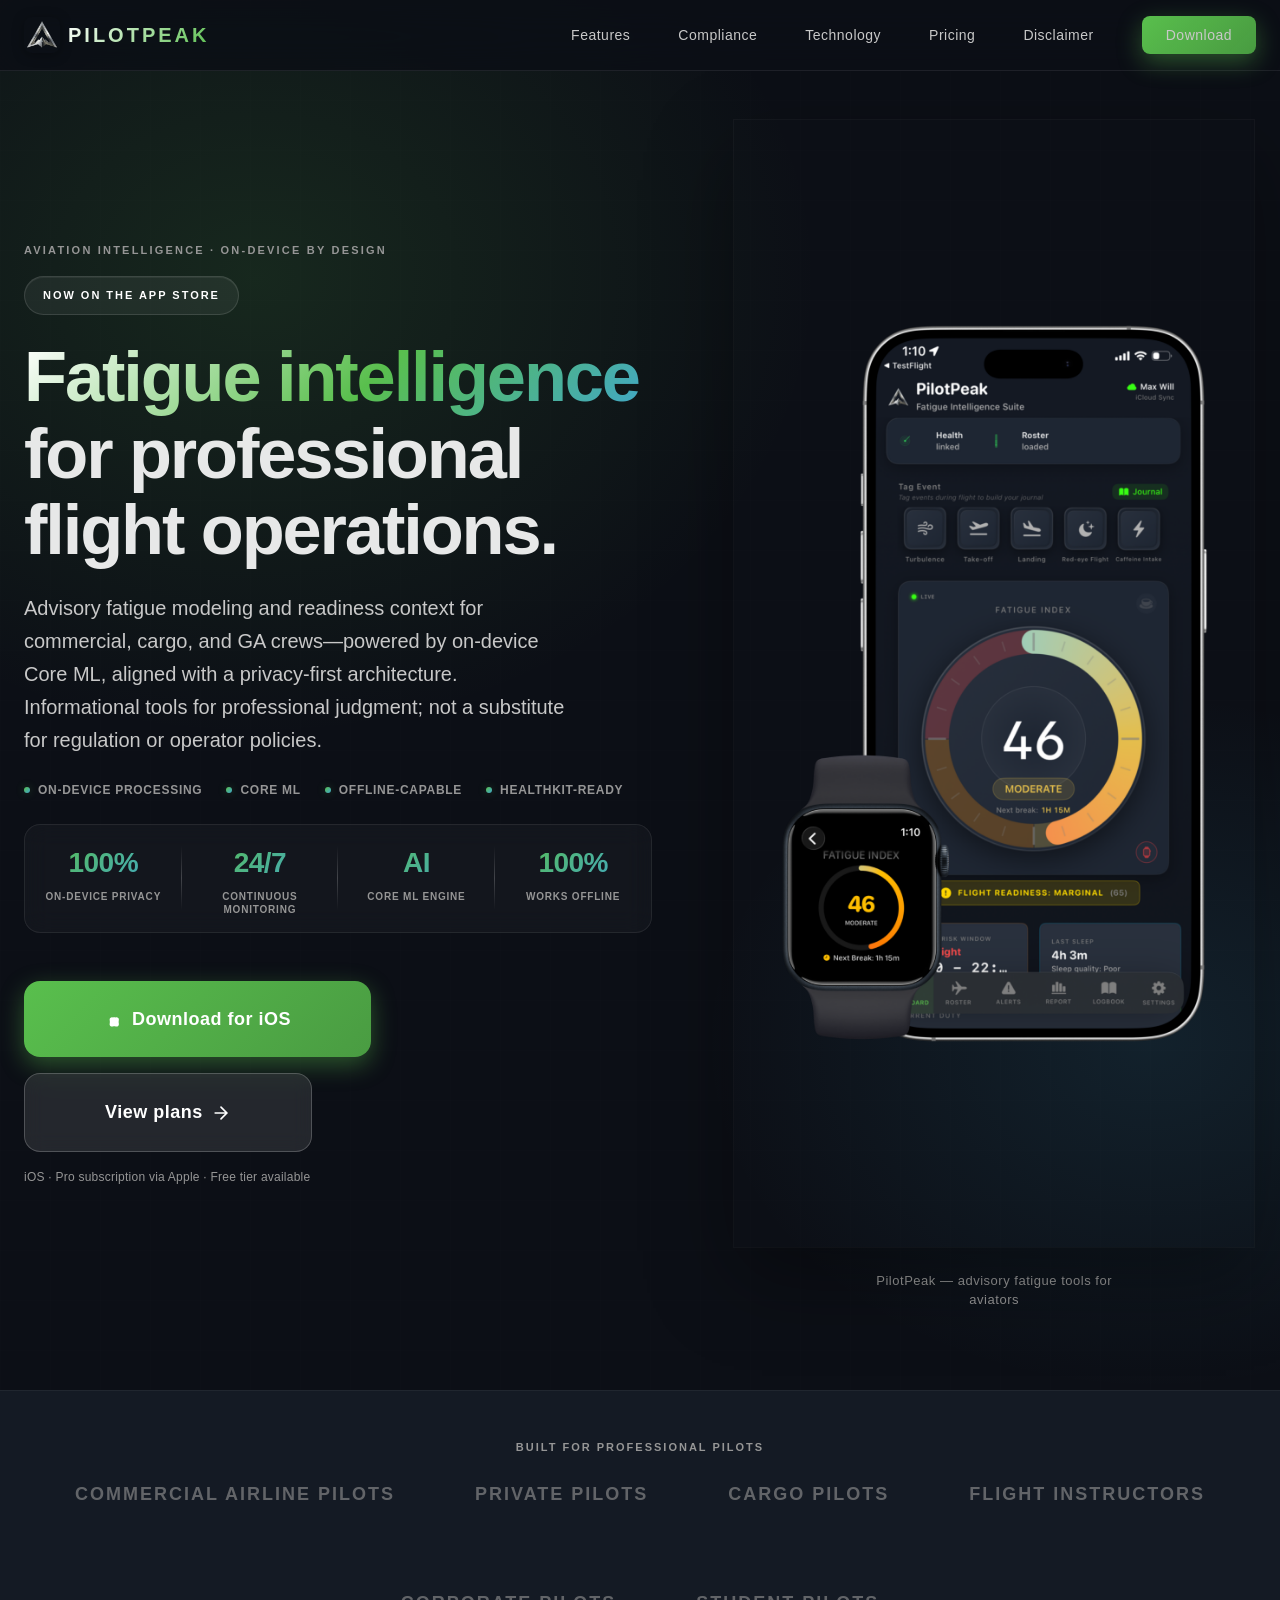
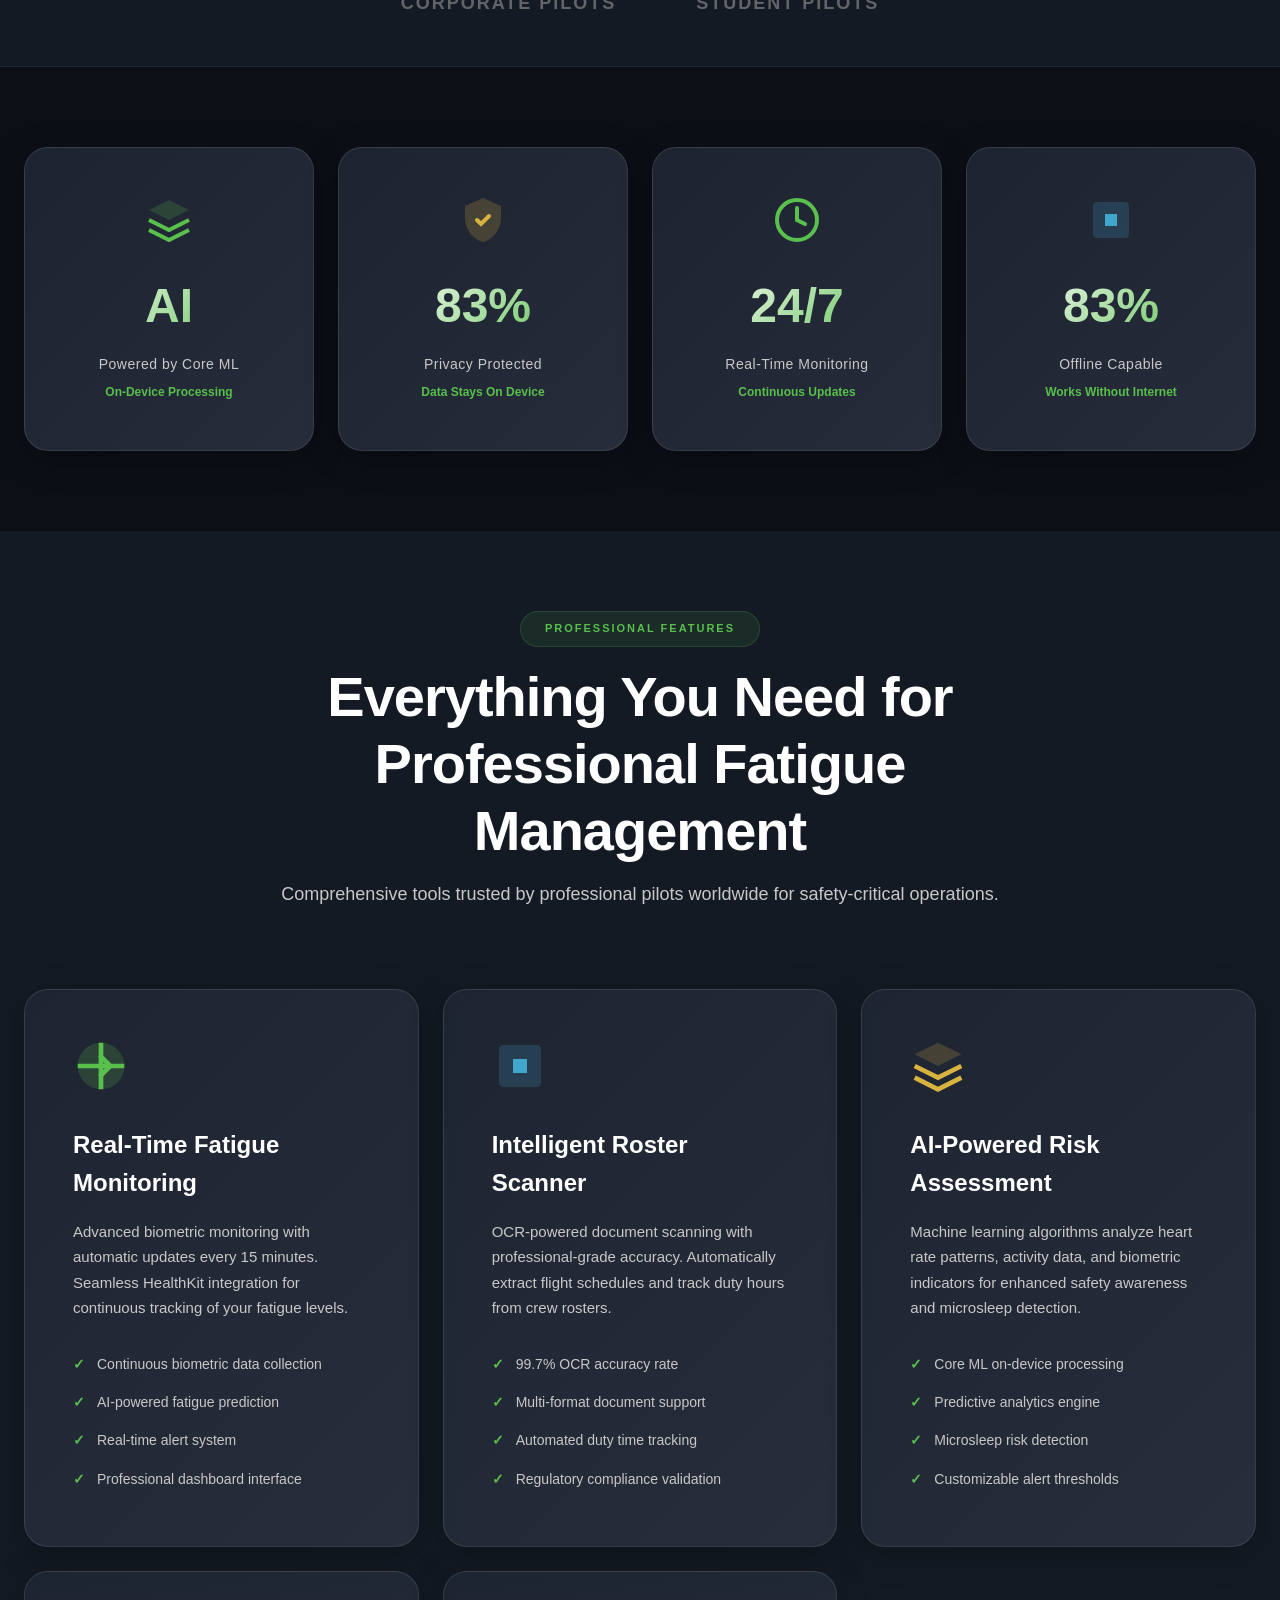
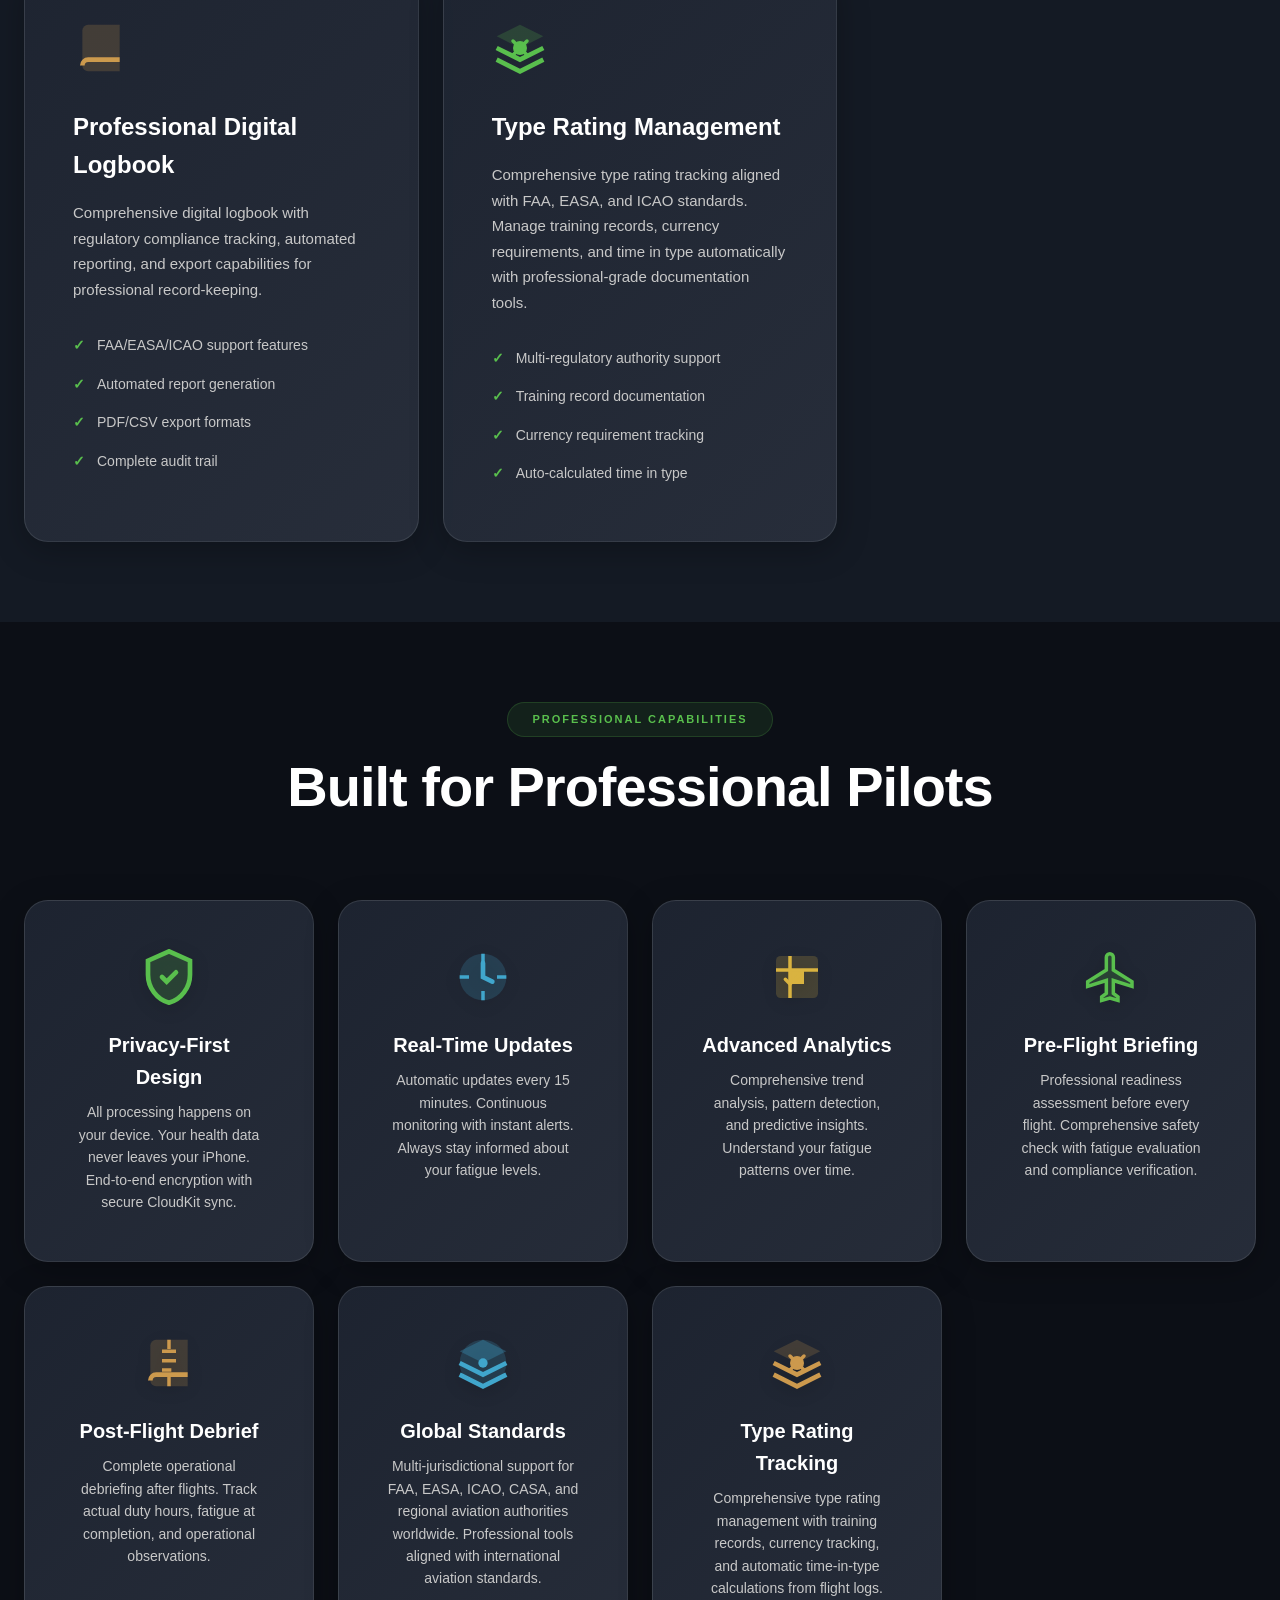
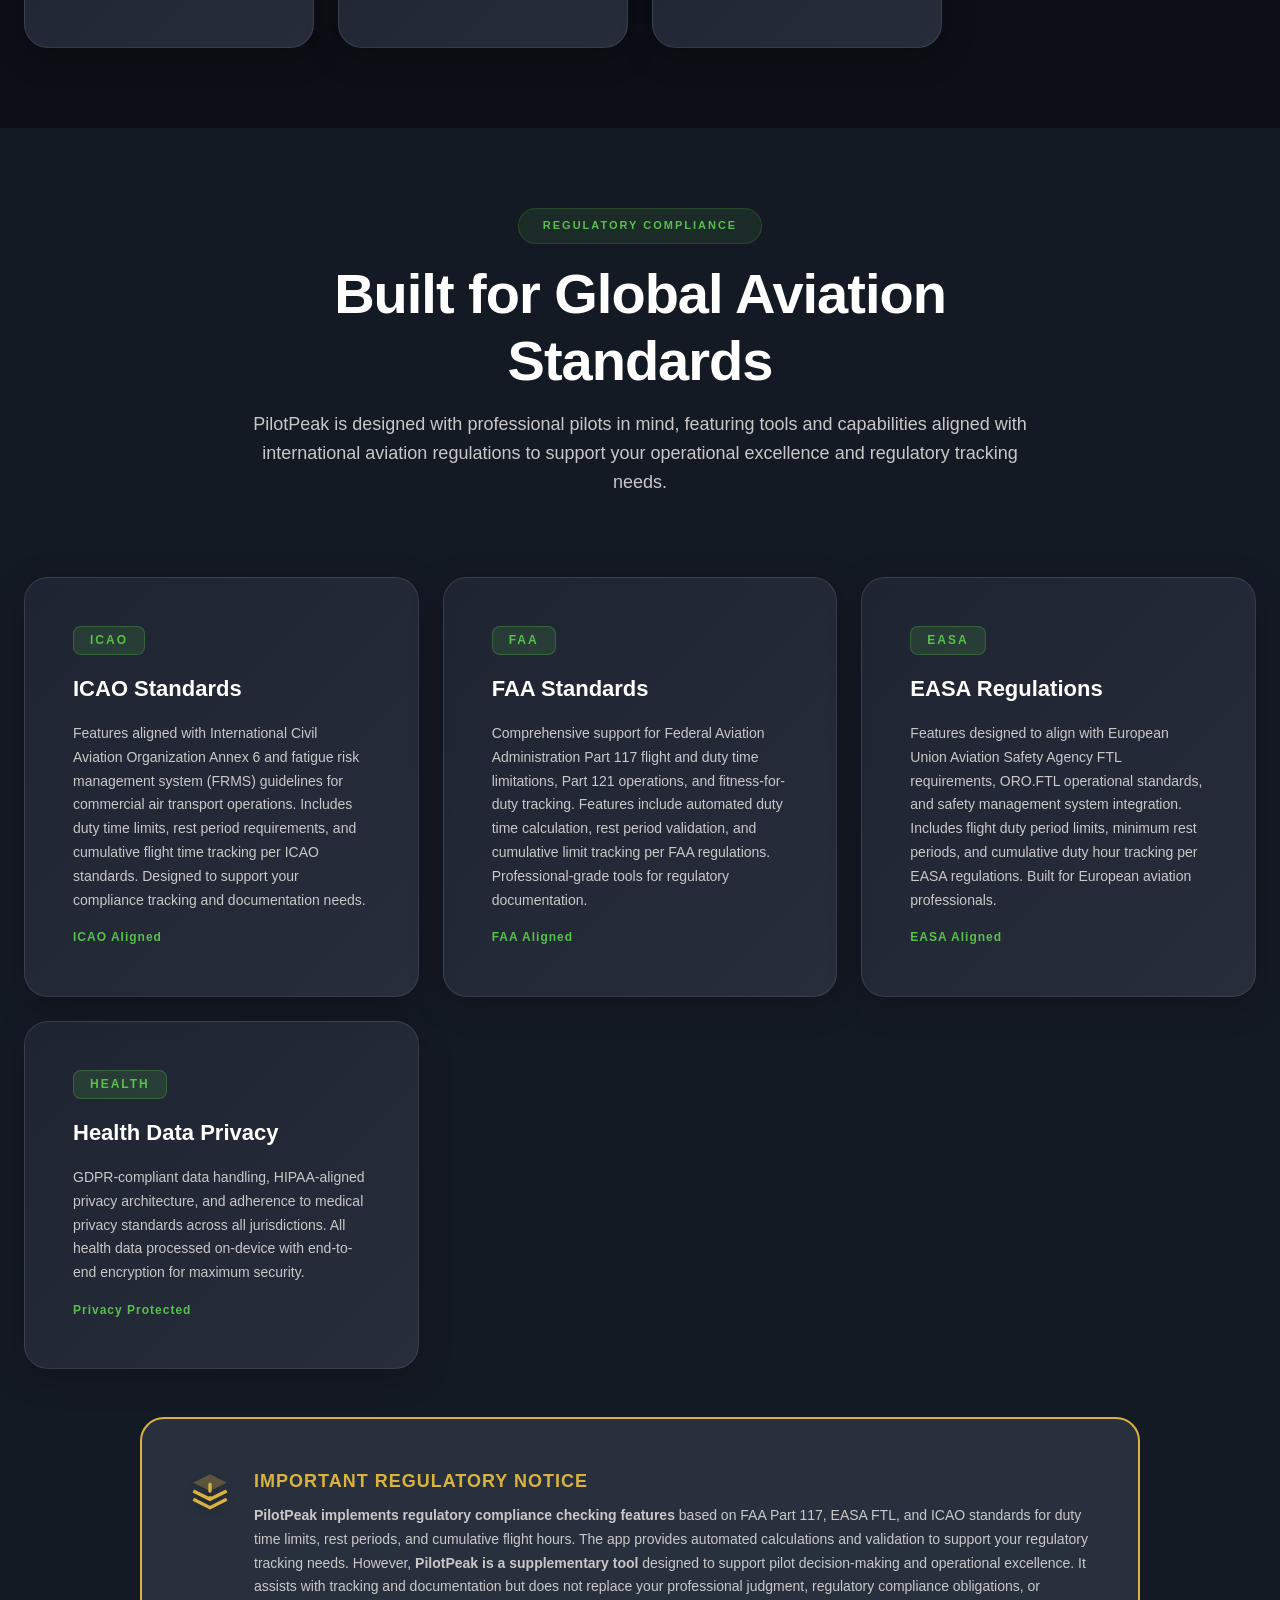
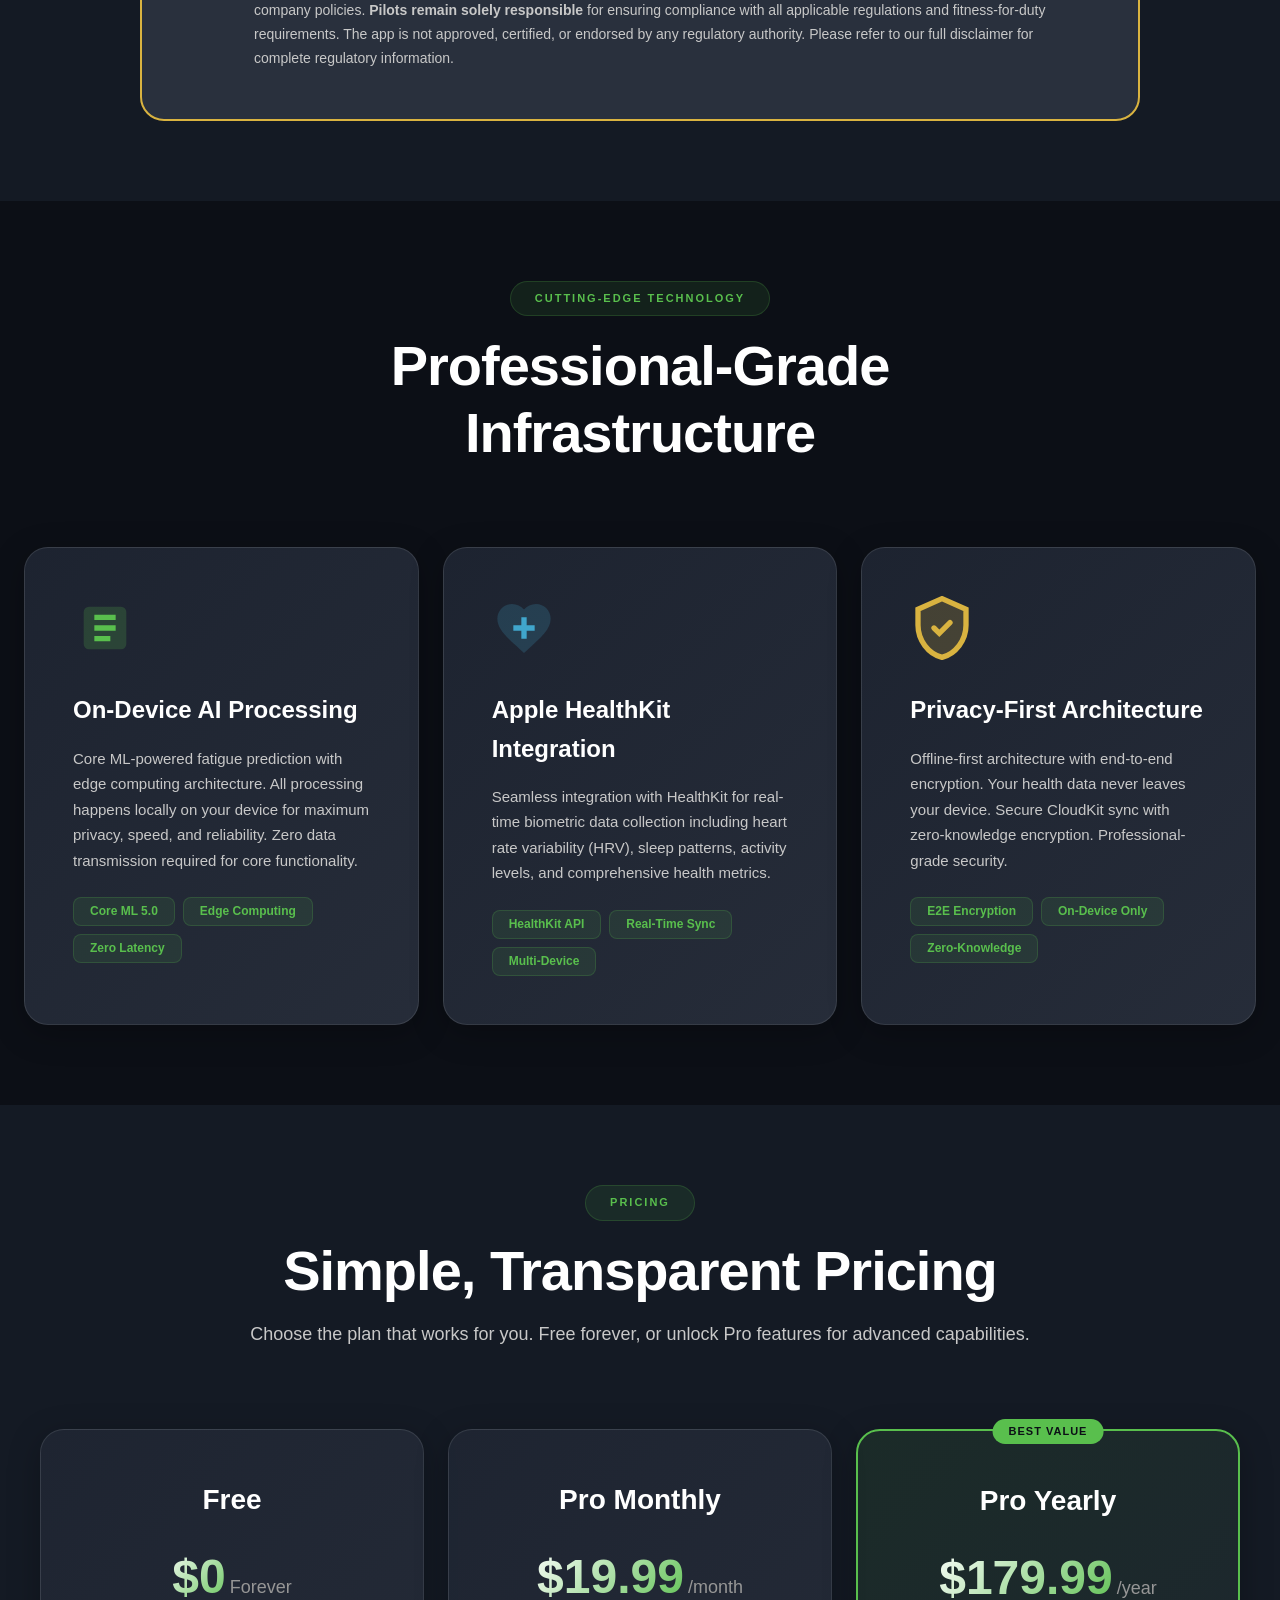
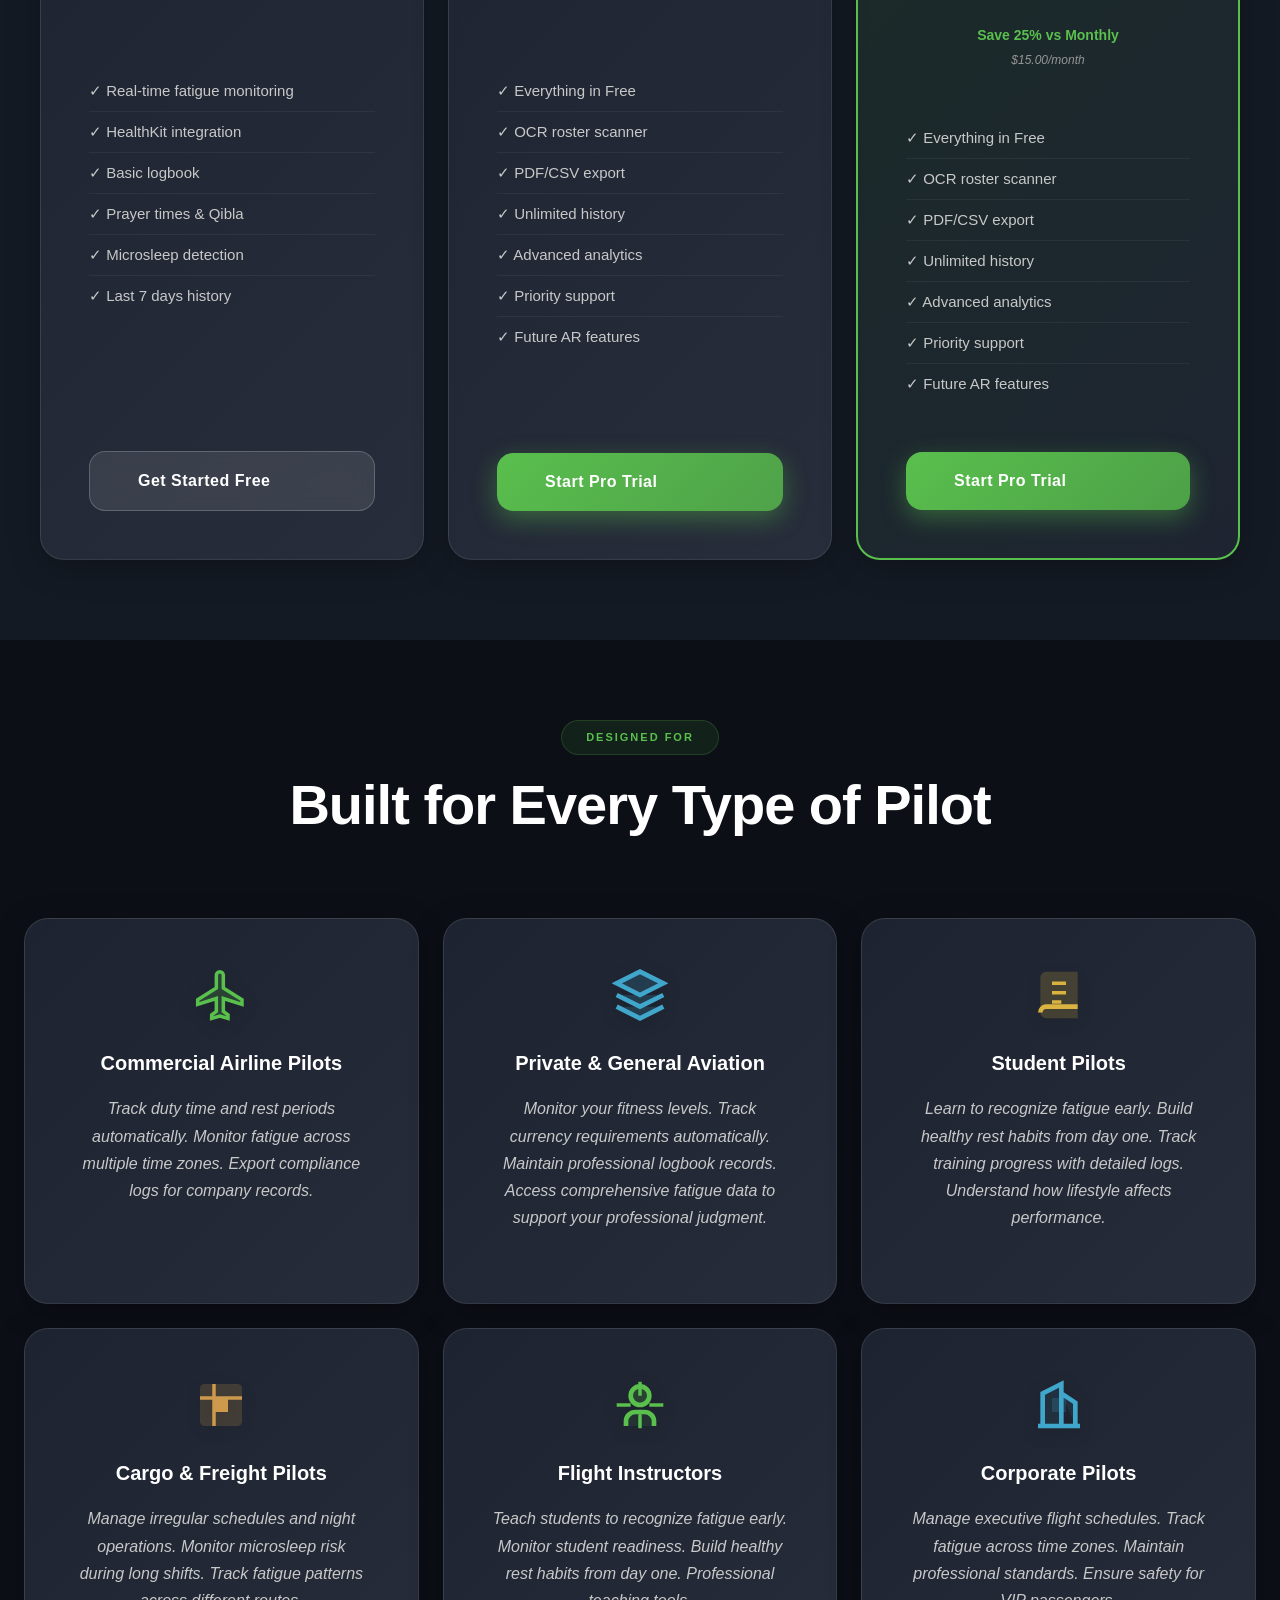
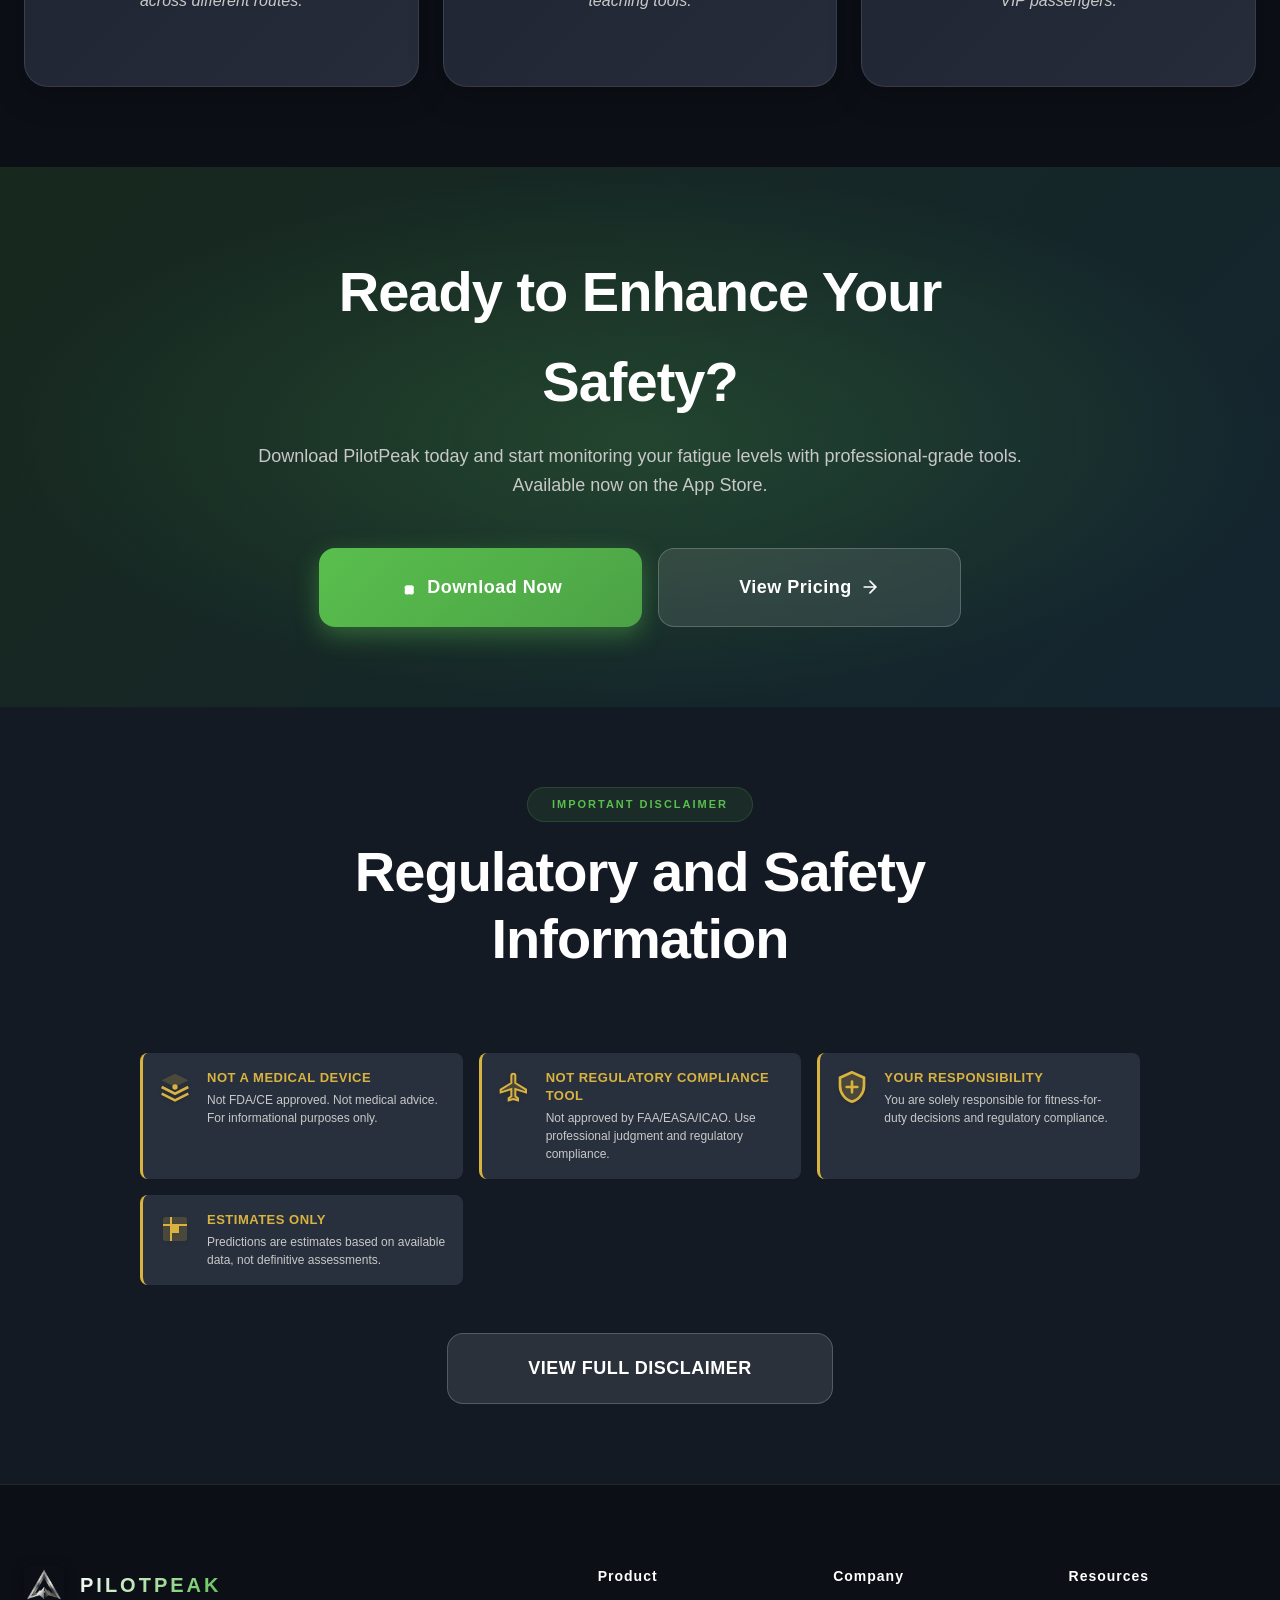
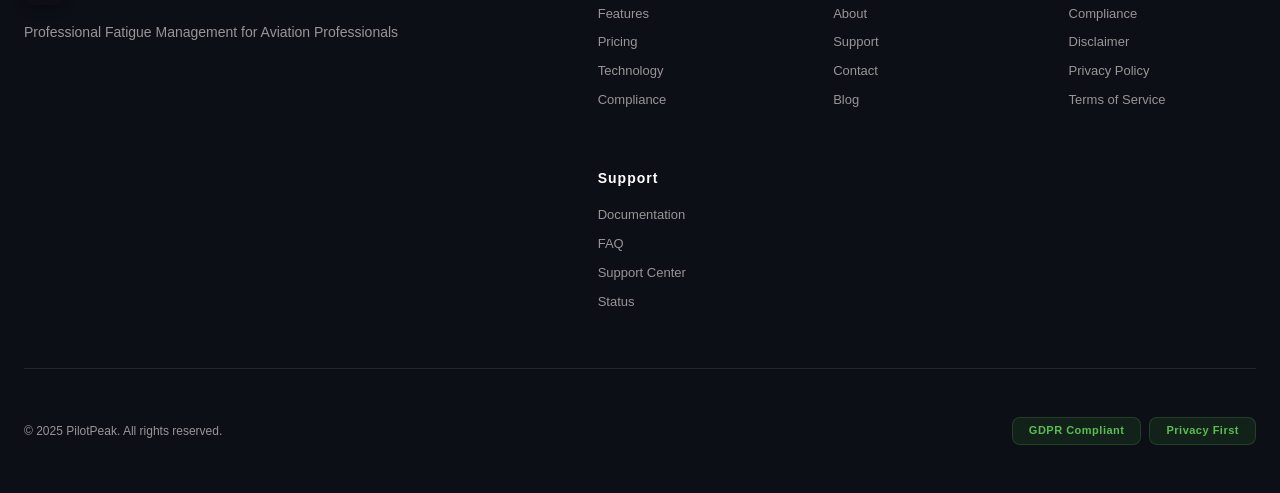
==== commit 3261fe60: "Website SEO: switch canonical, OG, JSON-LD, robots, and sitemap URLs to pilotpeak.app. Made-with: Cu" ====
--- a/index.html
+++ b/index.html
@@ -7,7 +7,7 @@
     <meta name="robots" content="index, follow, max-image-preview:large">
     <meta name="theme-color" content="#0c0f16">
     <title>PilotPeak - Professional Fatigue Intelligence for Pilots</title>
-    <link rel="canonical" href="https://pilotpeak-website.vercel.app/">
+    <link rel="canonical" href="https://pilotpeak.app/">
     <link rel="icon" type="image/png" href="images/unicorn-iron.png">
     <link rel="apple-touch-icon" href="images/unicorn-iron.png">
     <meta property="og:type" content="website">
@@ -15,13 +15,13 @@
     <meta property="og:locale" content="en_US">
     <meta property="og:title" content="PilotPeak - Professional Fatigue Intelligence for Pilots">
     <meta property="og:description" content="On-device fatigue intelligence and readiness context for commercial and general aviation pilots.">
-    <meta property="og:url" content="https://pilotpeak-website.vercel.app/">
-    <meta property="og:image" content="https://pilotpeak-website.vercel.app/images/PilotPeak_Hero.png">
+    <meta property="og:url" content="https://pilotpeak.app/">
+    <meta property="og:image" content="https://pilotpeak.app/images/PilotPeak_Hero.png">
     <meta property="og:image:alt" content="PilotPeak app hero preview">
     <meta name="twitter:card" content="summary_large_image">
     <meta name="twitter:title" content="PilotPeak - Professional Fatigue Intelligence for Pilots">
     <meta name="twitter:description" content="On-device fatigue intelligence and readiness context for commercial and general aviation pilots.">
-    <meta name="twitter:image" content="https://pilotpeak-website.vercel.app/images/PilotPeak_Hero.png">
+    <meta name="twitter:image" content="https://pilotpeak.app/images/PilotPeak_Hero.png">
     <link rel="stylesheet" href="styles.css">
     <link rel="preconnect" href="https://fonts.googleapis.com">
     <link rel="preconnect" href="https://fonts.gstatic.com" crossorigin>
@@ -31,18 +31,18 @@
             "@graph": [
                 {
                     "@type": "Organization",
-                    "@id": "https://pilotpeak-website.vercel.app/#organization",
+                    "@id": "https://pilotpeak.app/#organization",
                     "name": "PilotPeak",
-                    "url": "https://pilotpeak-website.vercel.app/",
-                    "logo": "https://pilotpeak-website.vercel.app/images/unicorn-iron.png"
+                    "url": "https://pilotpeak.app/",
+                    "logo": "https://pilotpeak.app/images/unicorn-iron.png"
                 },
                 {
                     "@type": "WebSite",
-                    "@id": "https://pilotpeak-website.vercel.app/#website",
-                    "url": "https://pilotpeak-website.vercel.app/",
+                    "@id": "https://pilotpeak.app/#website",
+                    "url": "https://pilotpeak.app/",
                     "name": "PilotPeak",
                     "publisher": {
-                        "@id": "https://pilotpeak-website.vercel.app/#organization"
+                        "@id": "https://pilotpeak.app/#organization"
                     }
                 },
                 {
@@ -50,8 +50,8 @@
                     "name": "PilotPeak",
                     "applicationCategory": "HealthApplication",
                     "operatingSystem": "iOS",
-                    "url": "https://pilotpeak-website.vercel.app/",
-                    "image": "https://pilotpeak-website.vercel.app/images/PilotPeak_Hero.png",
+                    "url": "https://pilotpeak.app/",
+                    "image": "https://pilotpeak.app/images/PilotPeak_Hero.png",
                     "description": "Pilot-focused fatigue intelligence app with on-device analytics and flight readiness context."
                 }
             ]
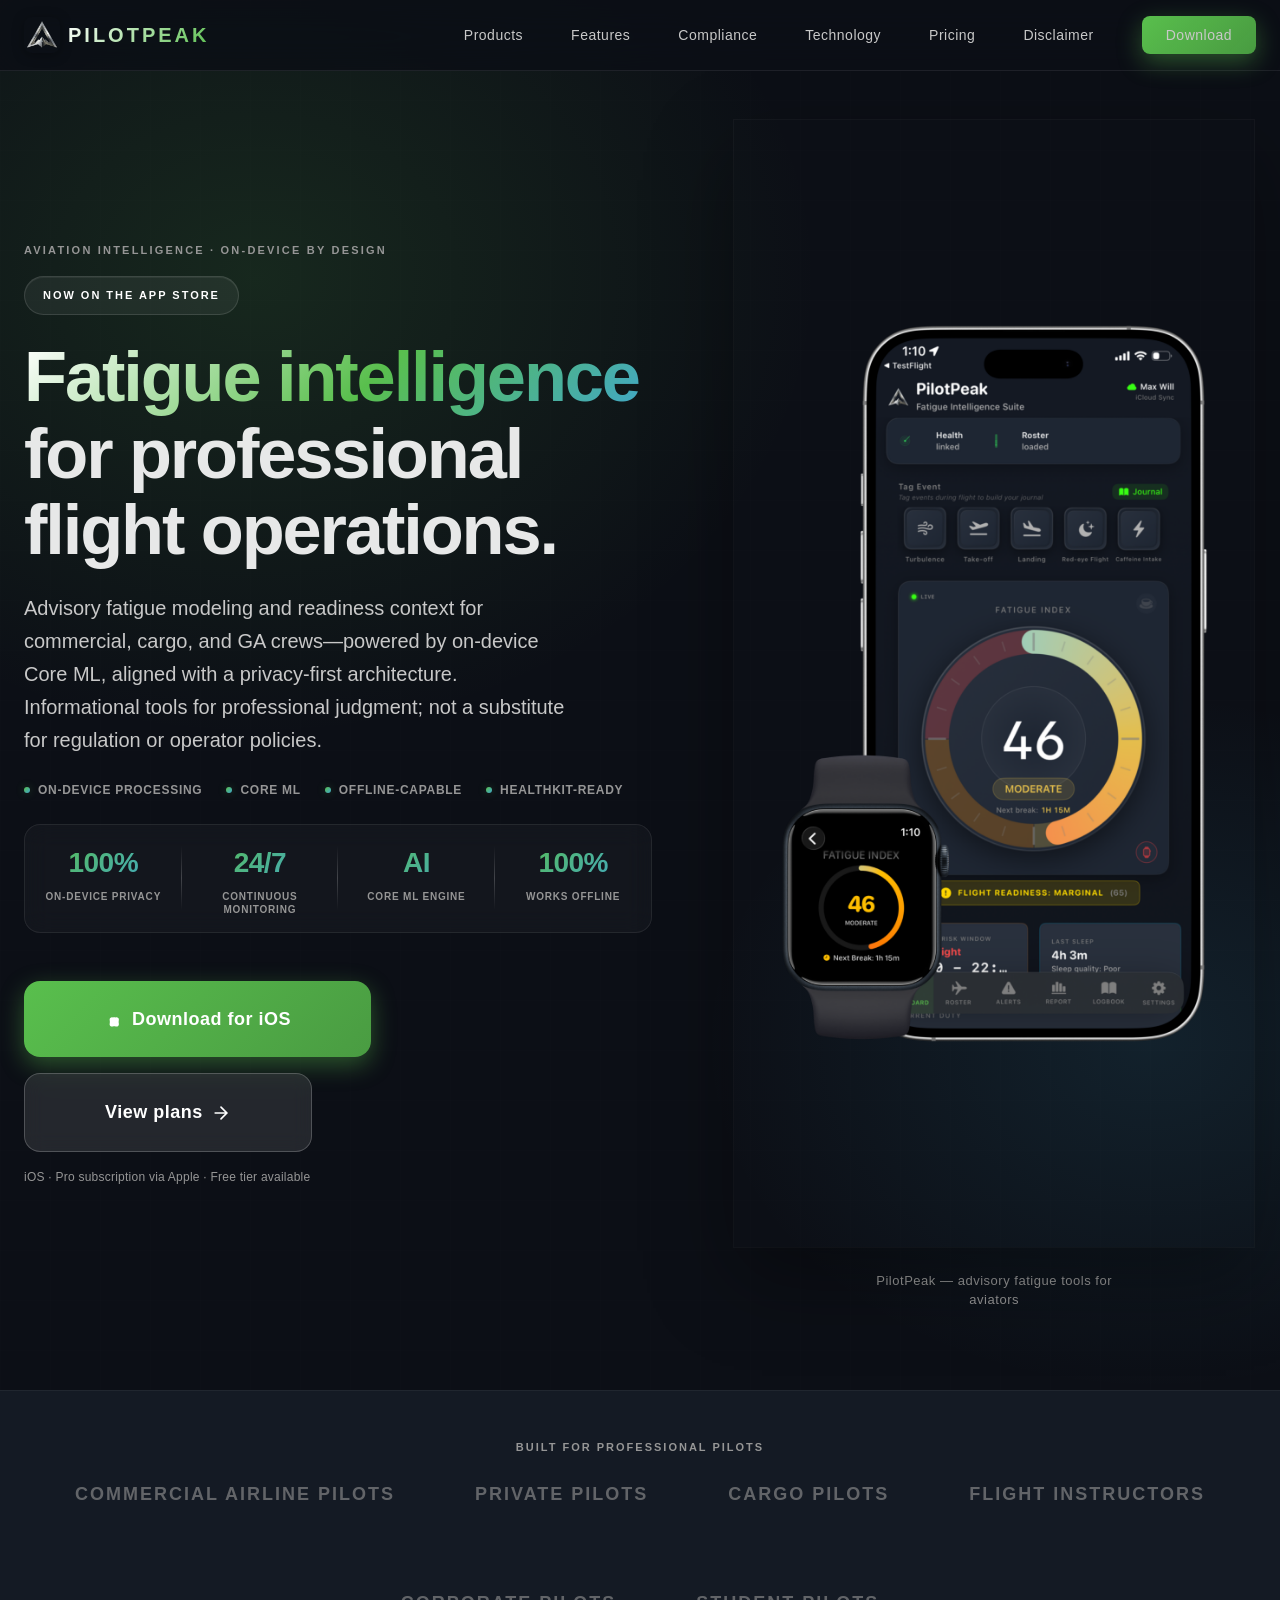
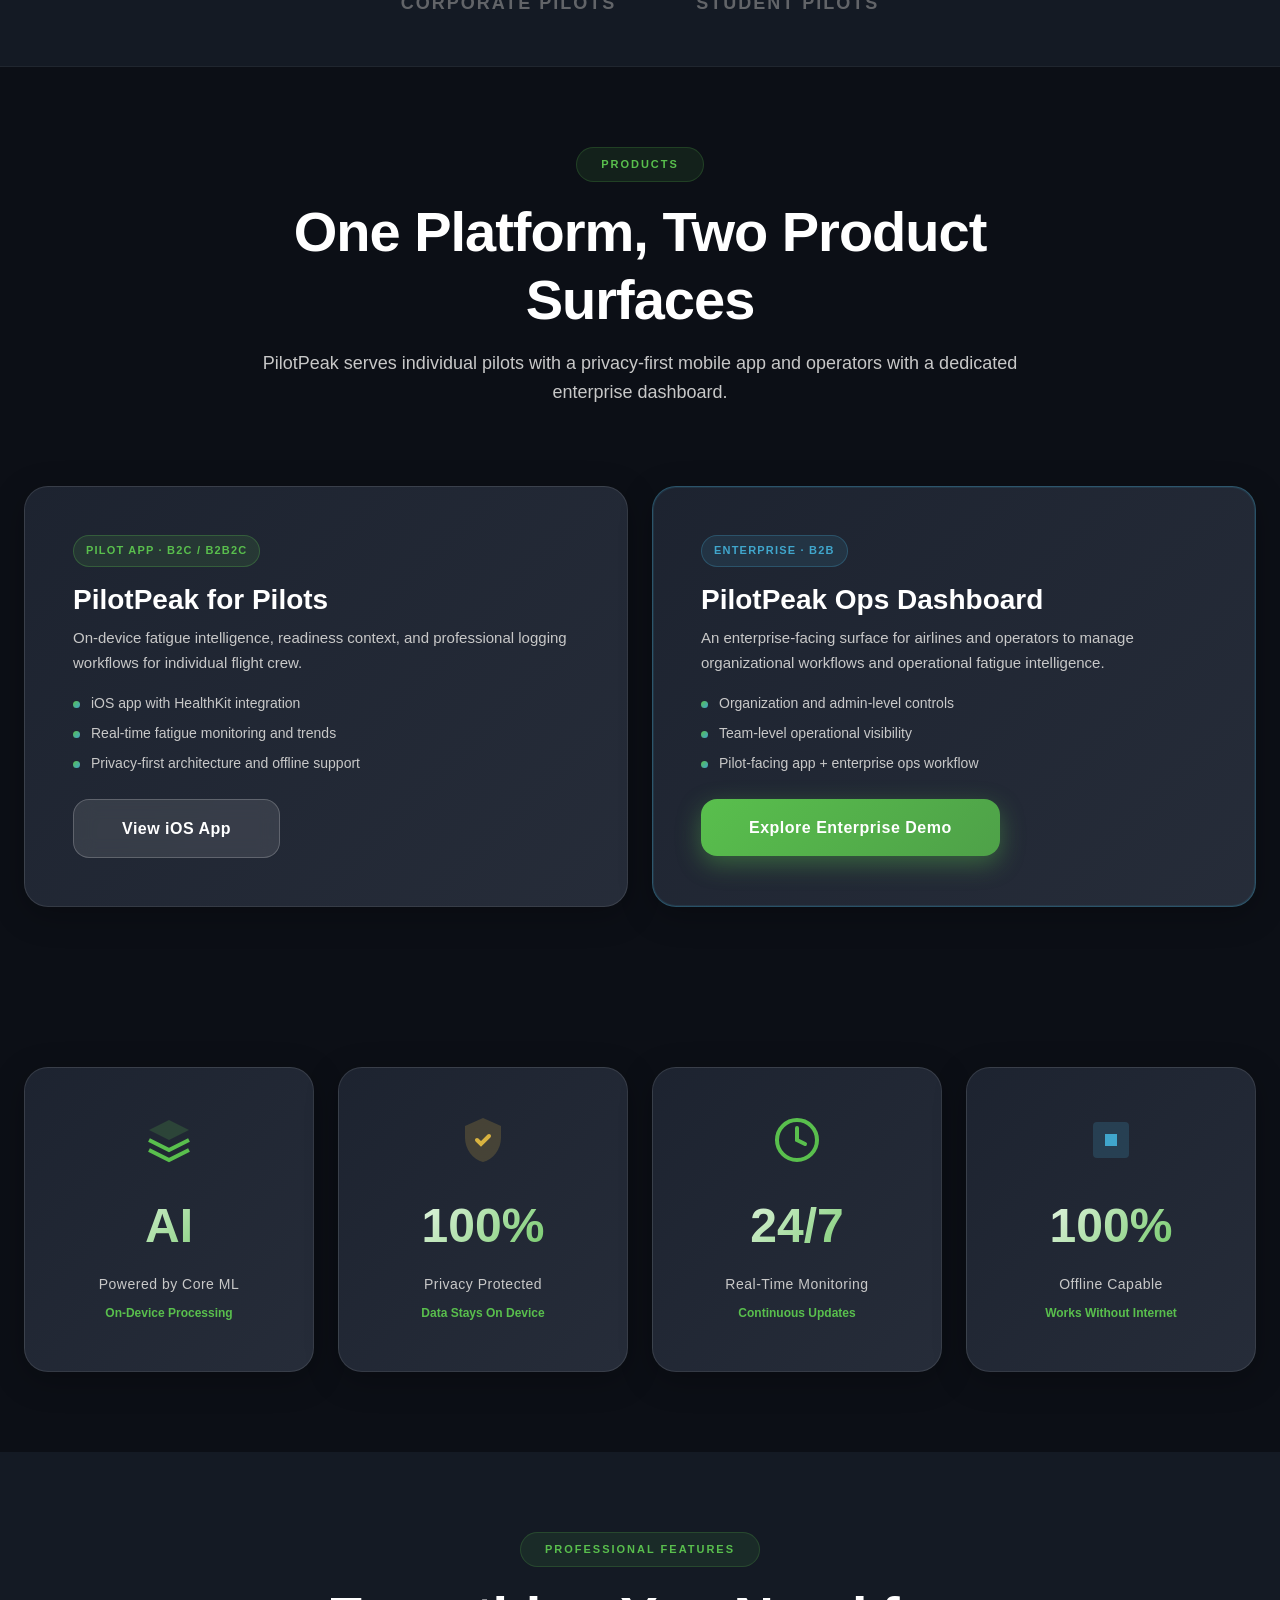
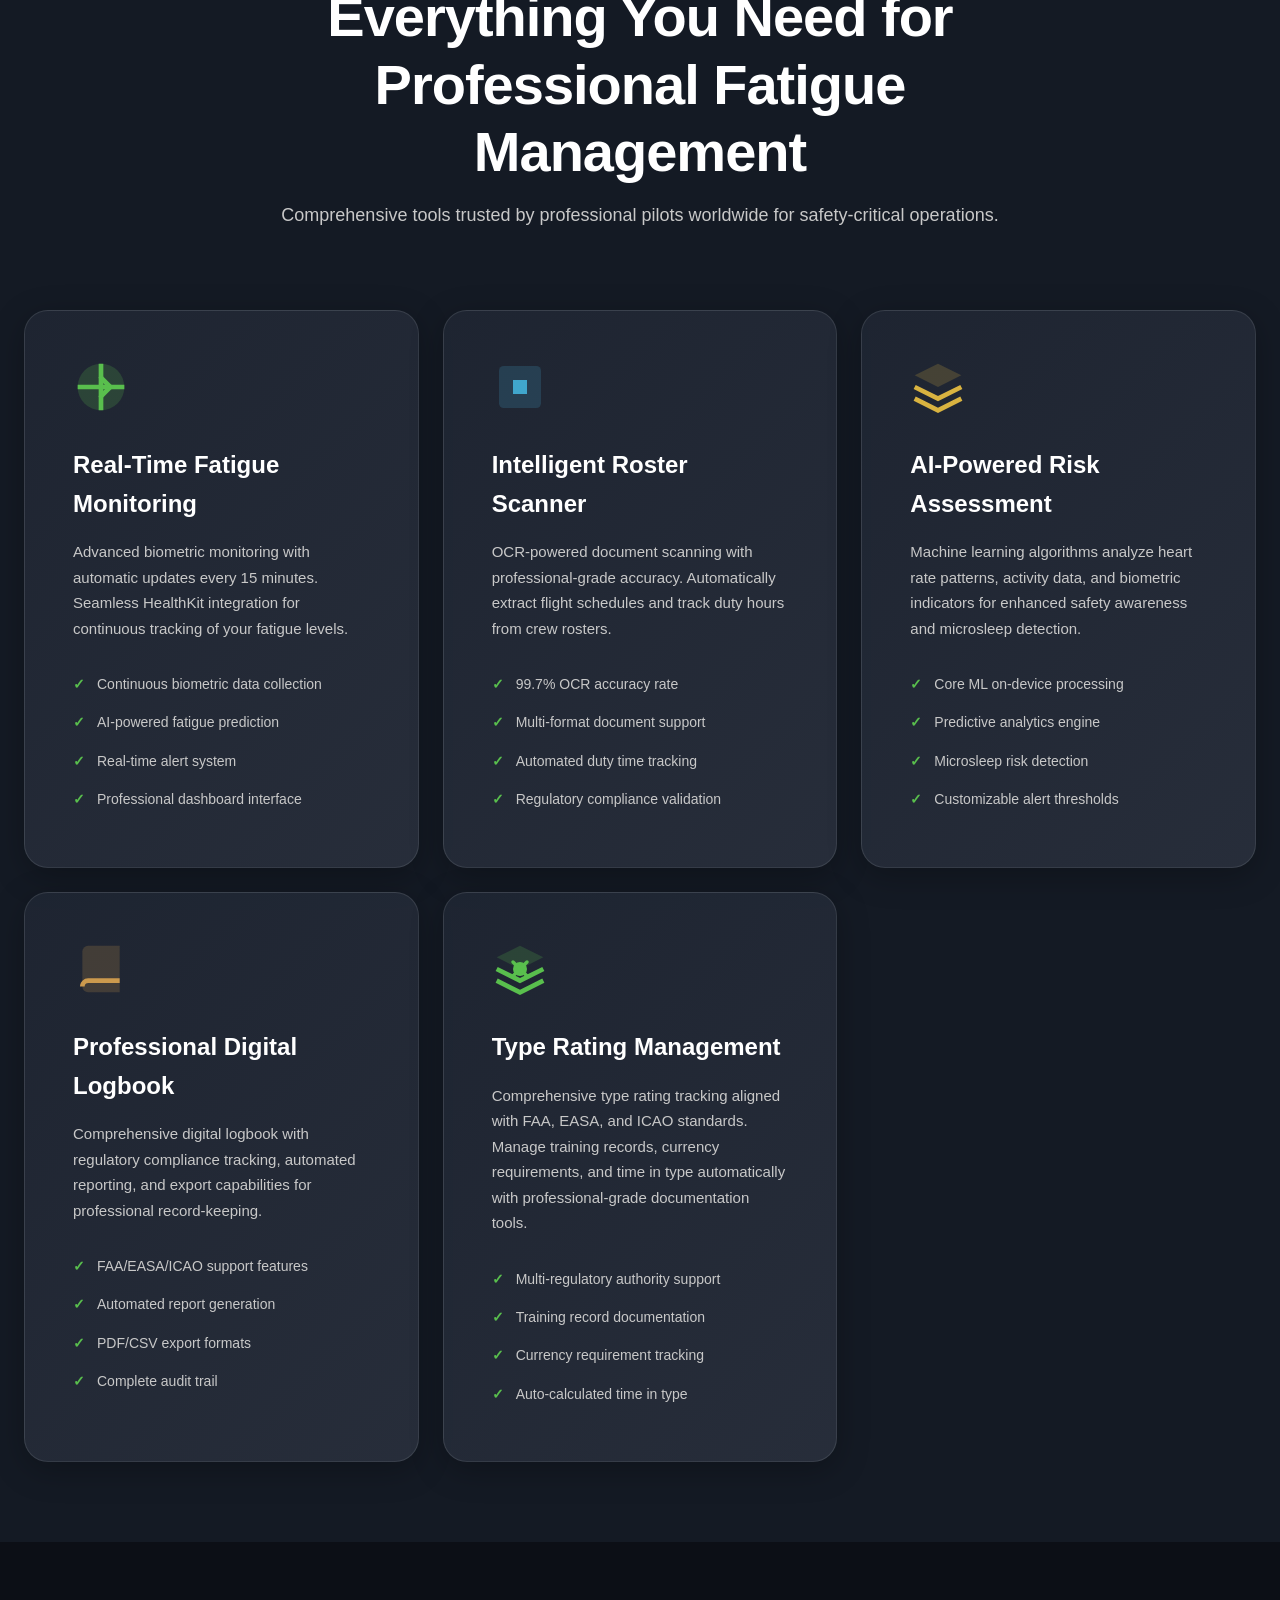
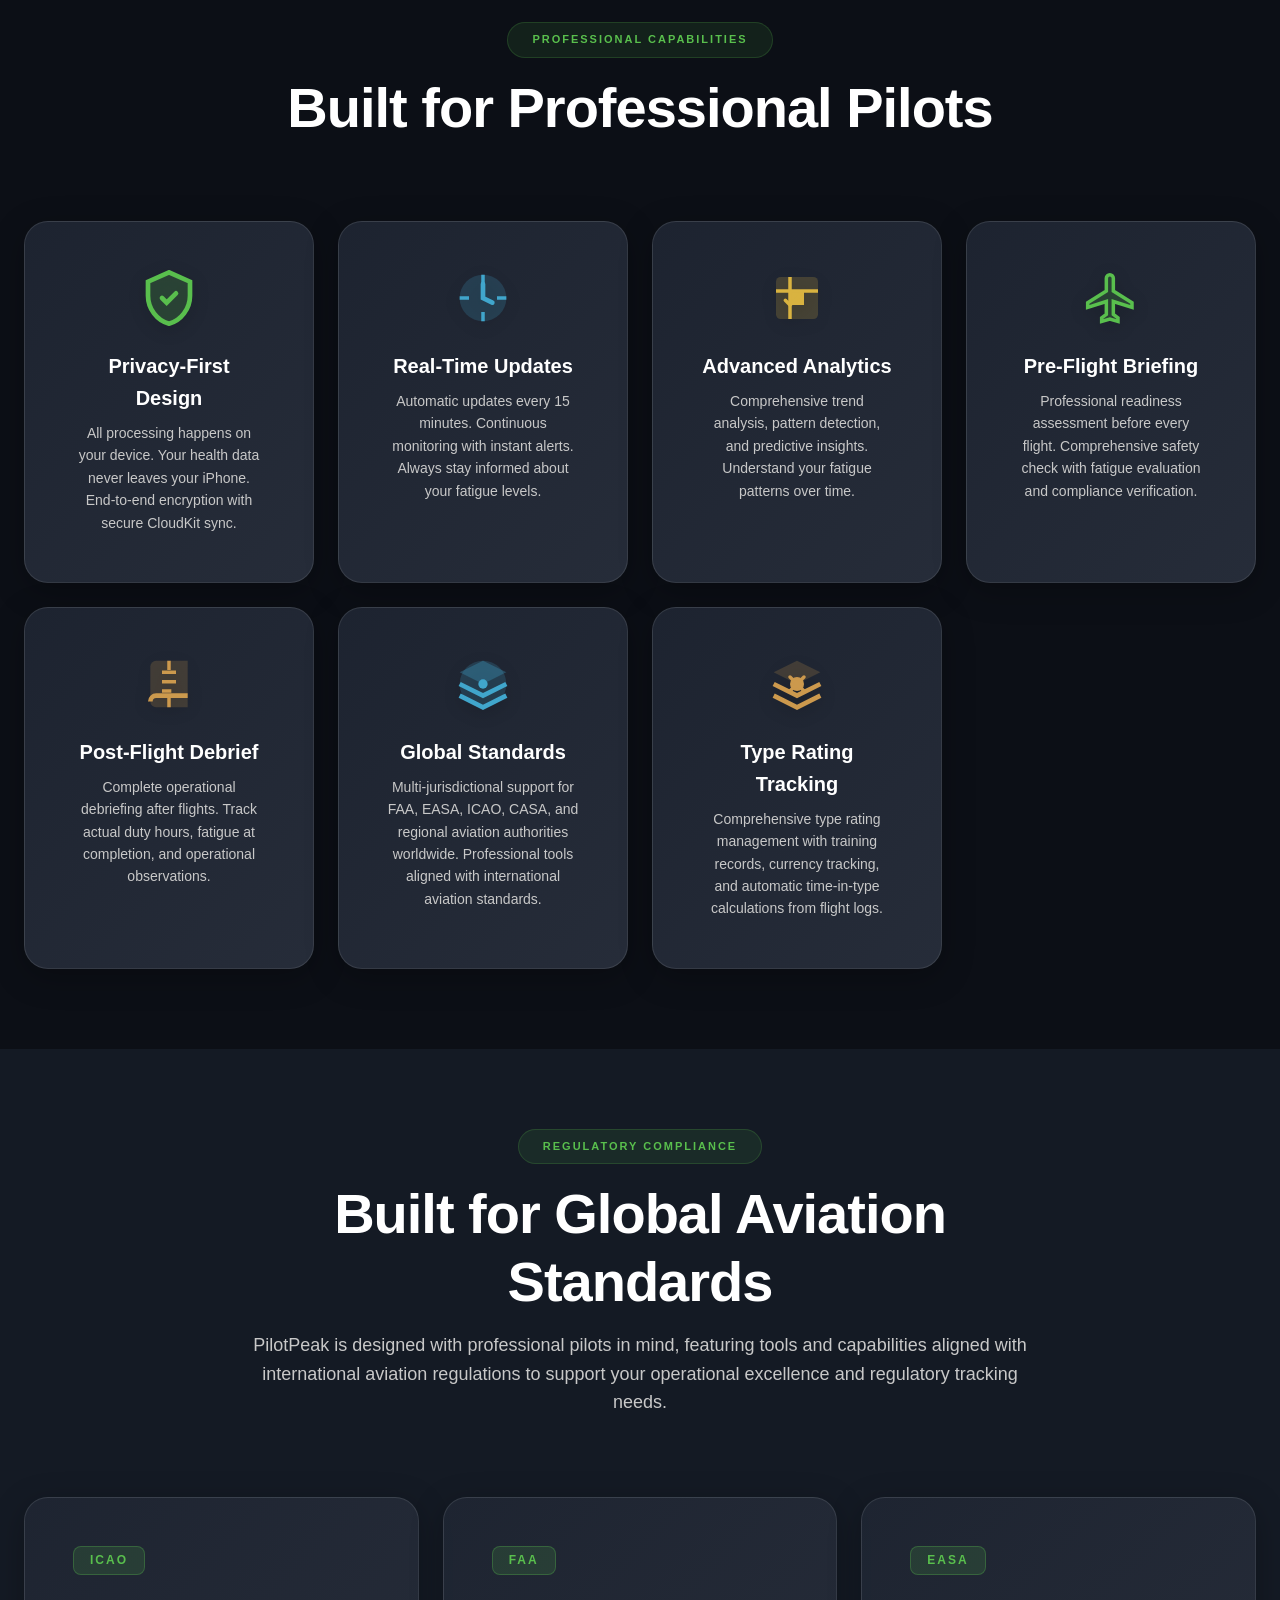
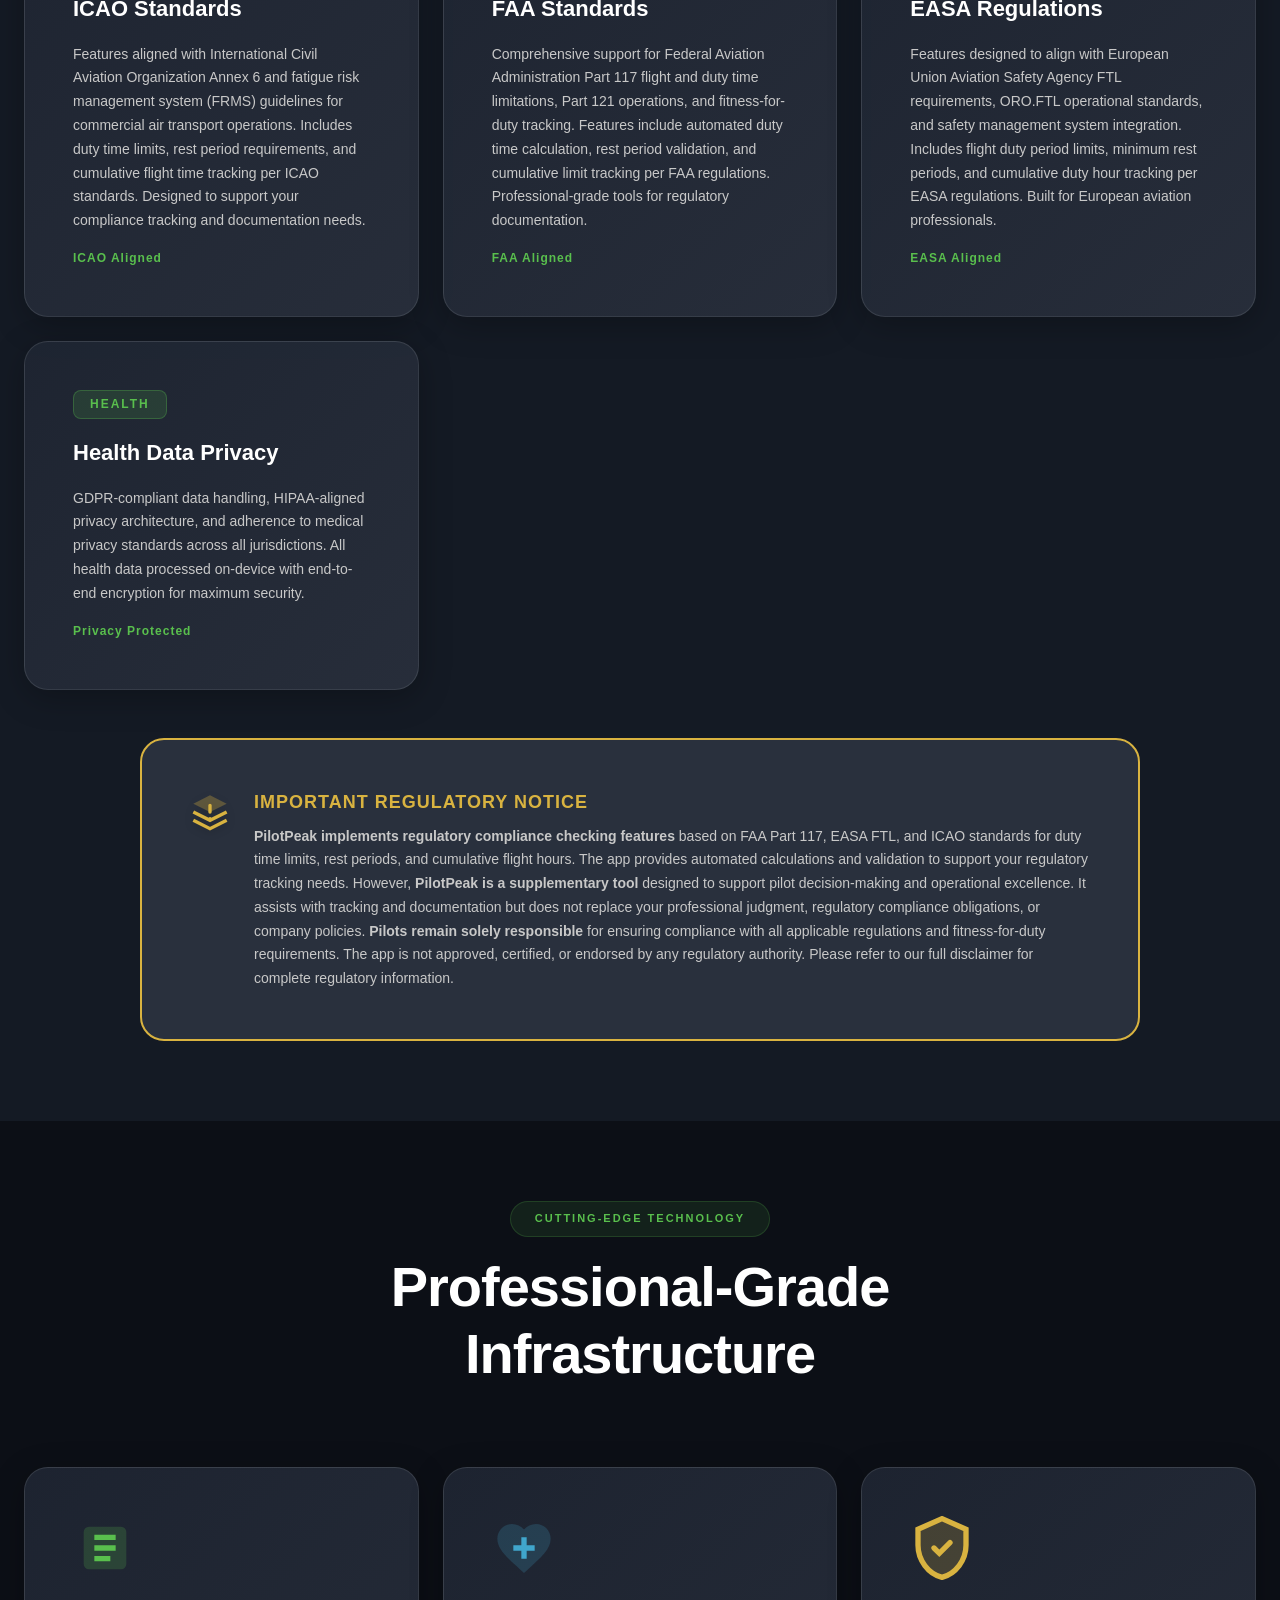
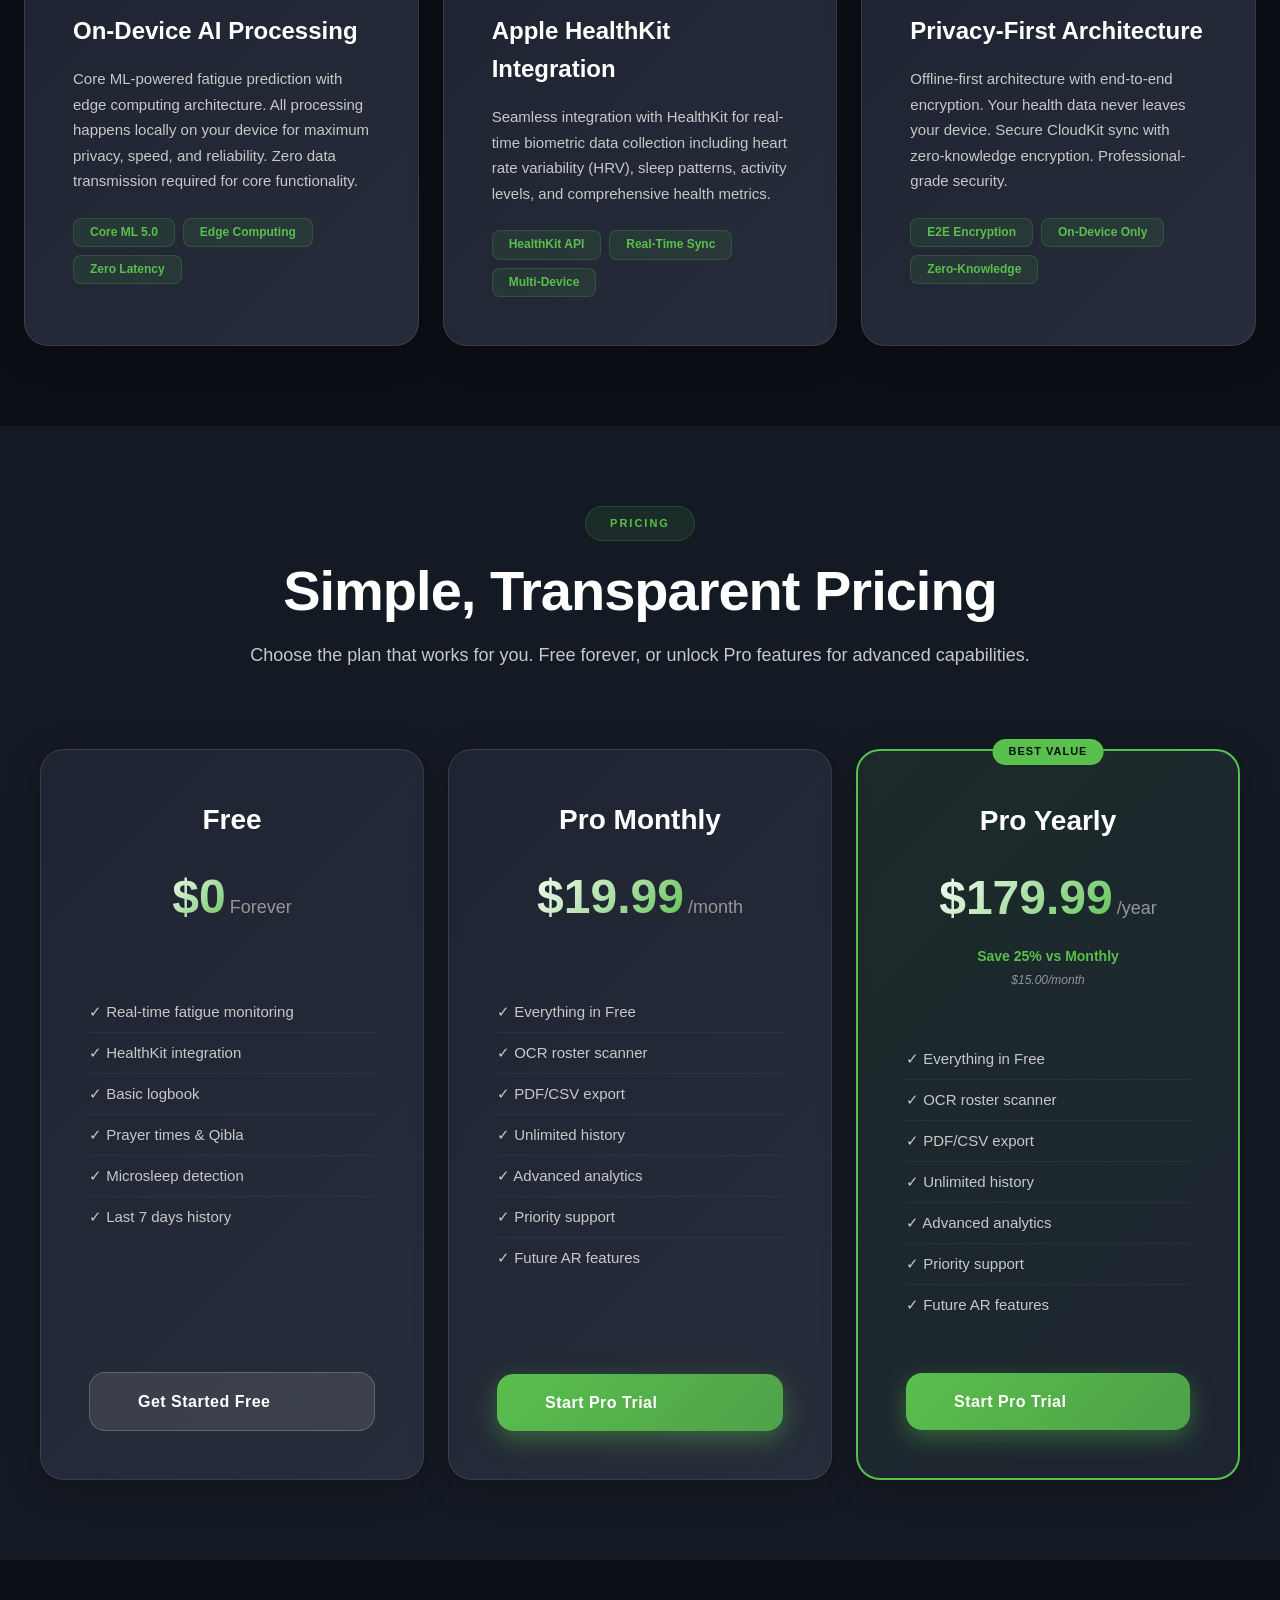
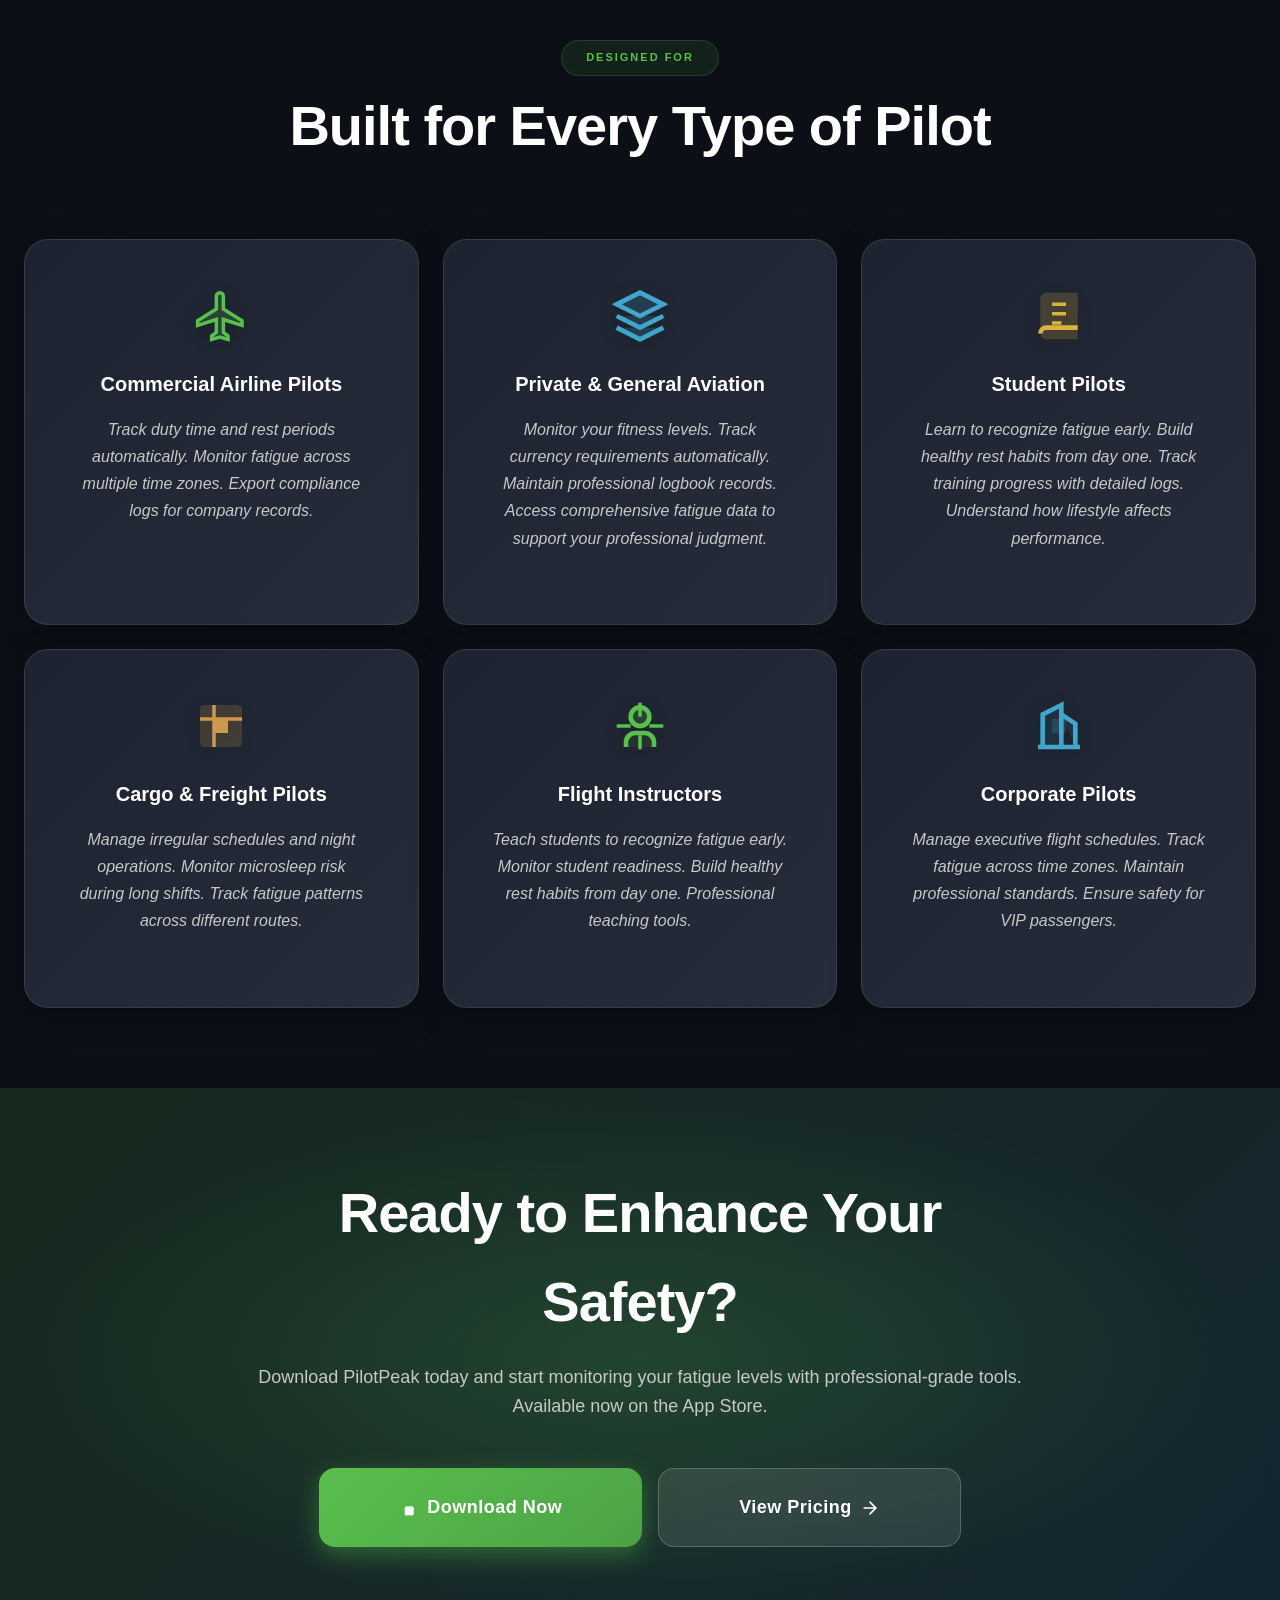
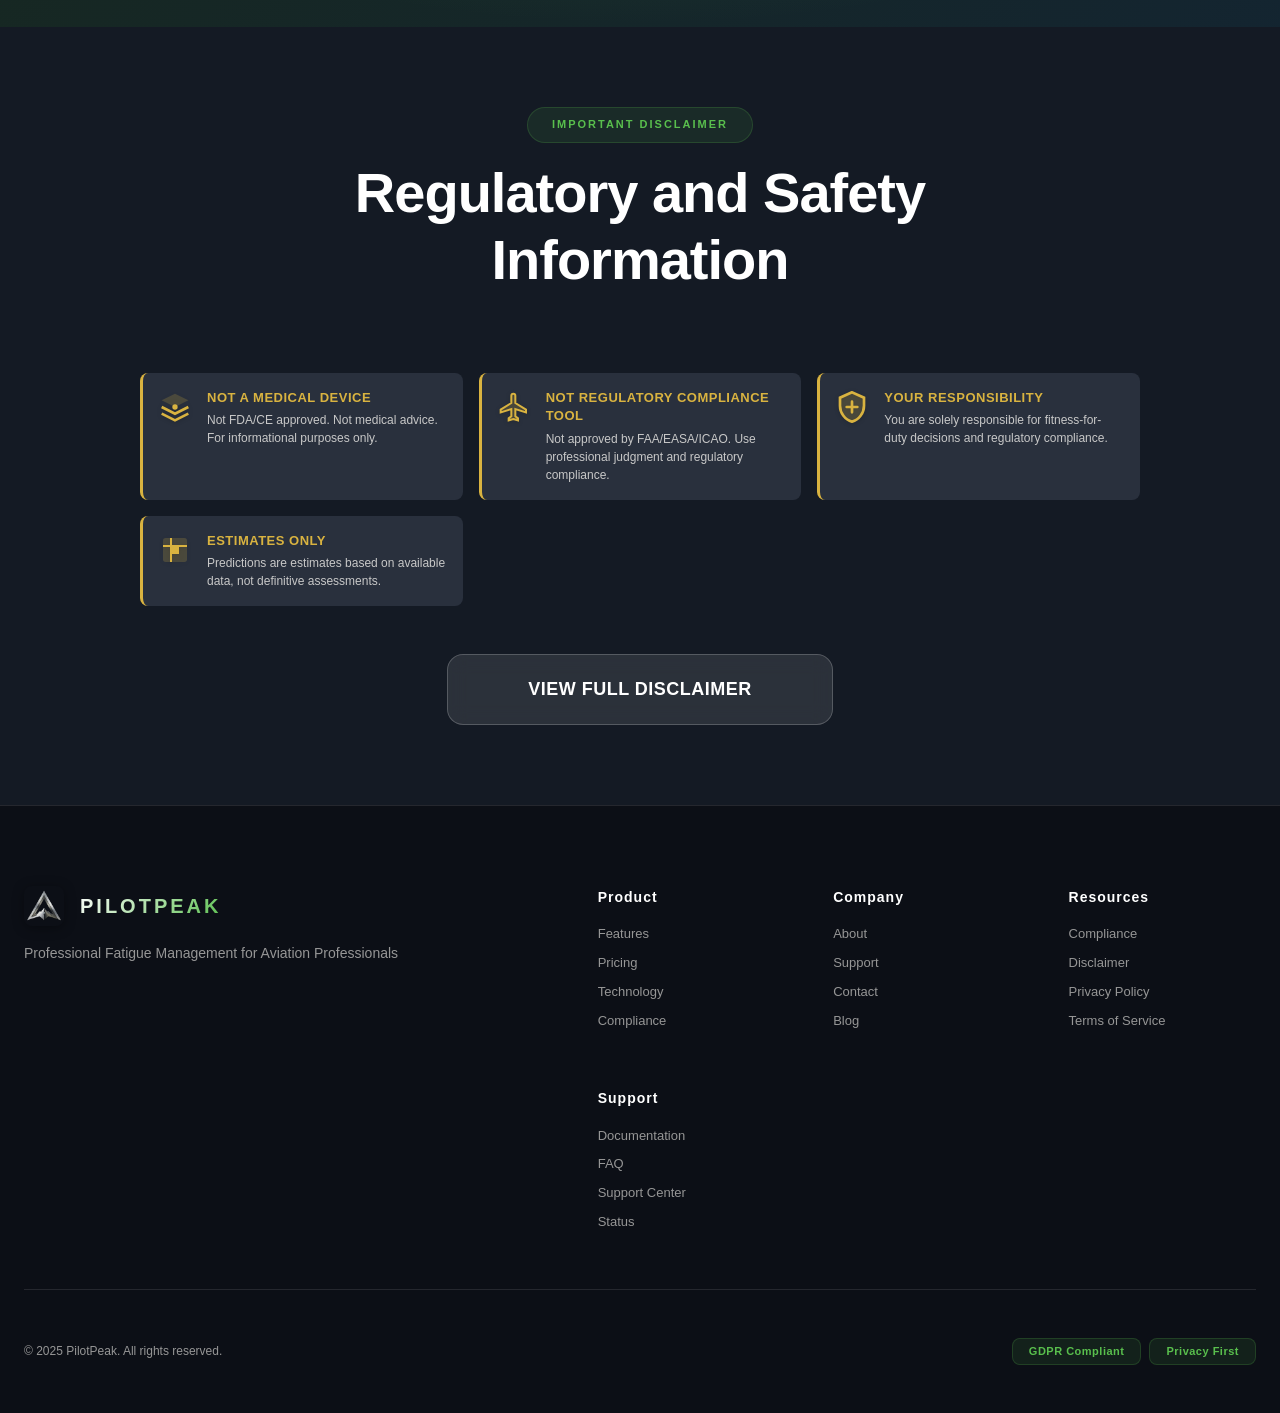
==== commit eb6f3108: "Website: add Products section for pilot app and enterprise dashboard. Made-with: Cursor" ====
--- a/index.html
+++ b/index.html
@@ -73,6 +73,7 @@
                     <span></span>
                 </button>
                 <div class="nav-links">
+                    <a href="#products">Products</a>
                     <a href="#features">Features</a>
                     <a href="#compliance">Compliance</a>
                     <a href="#technology">Technology</a>
@@ -167,6 +168,41 @@
         </div>
     </section>
 
+    <!-- Products Section -->
+    <section id="products" class="products-section">
+        <div class="container">
+            <div class="section-header">
+                <span class="section-label">PRODUCTS</span>
+                <h2 class="section-title-premium">One Platform, Two Product Surfaces</h2>
+                <p class="section-description">PilotPeak serves individual pilots with a privacy-first mobile app and operators with a dedicated enterprise dashboard.</p>
+            </div>
+            <div class="products-grid">
+                <article class="product-card">
+                    <p class="product-badge">Pilot App · B2C / B2B2C</p>
+                    <h3 class="product-title">PilotPeak for Pilots</h3>
+                    <p class="product-description">On-device fatigue intelligence, readiness context, and professional logging workflows for individual flight crew.</p>
+                    <ul class="product-points">
+                        <li>iOS app with HealthKit integration</li>
+                        <li>Real-time fatigue monitoring and trends</li>
+                        <li>Privacy-first architecture and offline support</li>
+                    </ul>
+                    <a href="https://apps.apple.com/app/pilotpeak" class="btn btn-secondary" target="_blank" rel="noopener noreferrer">View iOS App</a>
+                </article>
+                <article class="product-card product-card-enterprise">
+                    <p class="product-badge">Enterprise · B2B</p>
+                    <h3 class="product-title">PilotPeak Ops Dashboard</h3>
+                    <p class="product-description">An enterprise-facing surface for airlines and operators to manage organizational workflows and operational fatigue intelligence.</p>
+                    <ul class="product-points">
+                        <li>Organization and admin-level controls</li>
+                        <li>Team-level operational visibility</li>
+                        <li>Pilot-facing app + enterprise ops workflow</li>
+                    </ul>
+                    <a href="/airline-dashboard" class="btn btn-primary">Explore Enterprise Demo</a>
+                </article>
+            </div>
+        </div>
+    </section>
+
     <!-- Stats Section -->
     <section class="enterprise-stats">
         <div class="container">
--- a/styles.css
+++ b/styles.css
@@ -772,6 +772,97 @@
 .solutions {
     padding: var(--spacing-xxl) 0;
     background: var(--bg-secondary);
+}
+
+/* Products Split Section */
+.products-section {
+    padding: var(--spacing-xxl) 0;
+    background: var(--bg-primary);
+}
+
+.products-grid {
+    display: grid;
+    grid-template-columns: repeat(2, minmax(0, 1fr));
+    gap: var(--spacing-l);
+}
+
+.product-card {
+    background: var(--gradient-card);
+    border: 1px solid rgba(255, 255, 255, 0.1);
+    border-radius: var(--radius-l);
+    padding: var(--spacing-xl);
+    box-shadow: var(--shadow-card);
+    transition: all 0.35s ease;
+}
+
+.product-card:hover {
+    transform: translateY(-6px);
+    box-shadow: var(--shadow-xl);
+    border-color: rgba(89, 191, 77, 0.3);
+}
+
+.product-card-enterprise {
+    border-color: rgba(64, 166, 204, 0.35);
+    box-shadow: var(--shadow-card), 0 0 0 1px rgba(64, 166, 204, 0.12) inset;
+}
+
+.product-badge {
+    display: inline-block;
+    margin-bottom: var(--spacing-m);
+    padding: 6px 12px;
+    font-size: 11px;
+    font-weight: 700;
+    letter-spacing: 1.2px;
+    text-transform: uppercase;
+    color: var(--accent-primary);
+    background: rgba(89, 191, 77, 0.12);
+    border: 1px solid rgba(89, 191, 77, 0.28);
+    border-radius: 999px;
+}
+
+.product-card-enterprise .product-badge {
+    color: var(--accent-secondary);
+    background: rgba(64, 166, 204, 0.12);
+    border-color: rgba(64, 166, 204, 0.28);
+}
+
+.product-title {
+    font-size: 28px;
+    font-weight: 800;
+    line-height: 1.2;
+    margin-bottom: var(--spacing-s);
+    color: var(--text-primary);
+}
+
+.product-description {
+    font-size: 15px;
+    line-height: 1.7;
+    color: var(--text-secondary);
+    margin-bottom: var(--spacing-m);
+}
+
+.product-points {
+    list-style: none;
+    margin-bottom: var(--spacing-l);
+}
+
+.product-points li {
+    position: relative;
+    padding-left: 18px;
+    margin-bottom: 8px;
+    color: var(--text-secondary);
+    font-size: 14px;
+}
+
+.product-points li::before {
+    content: '';
+    position: absolute;
+    left: 0;
+    top: 9px;
+    width: 7px;
+    height: 7px;
+    border-radius: 50%;
+    background: linear-gradient(135deg, var(--accent-primary), var(--accent-secondary));
 }
 
 .solutions-grid {
@@ -1829,6 +1920,7 @@
     
     .stats-grid-premium,
     .solutions-grid,
+    .products-grid,
     .enterprise-grid,
     .compliance-grid-premium,
     .tech-grid-premium,
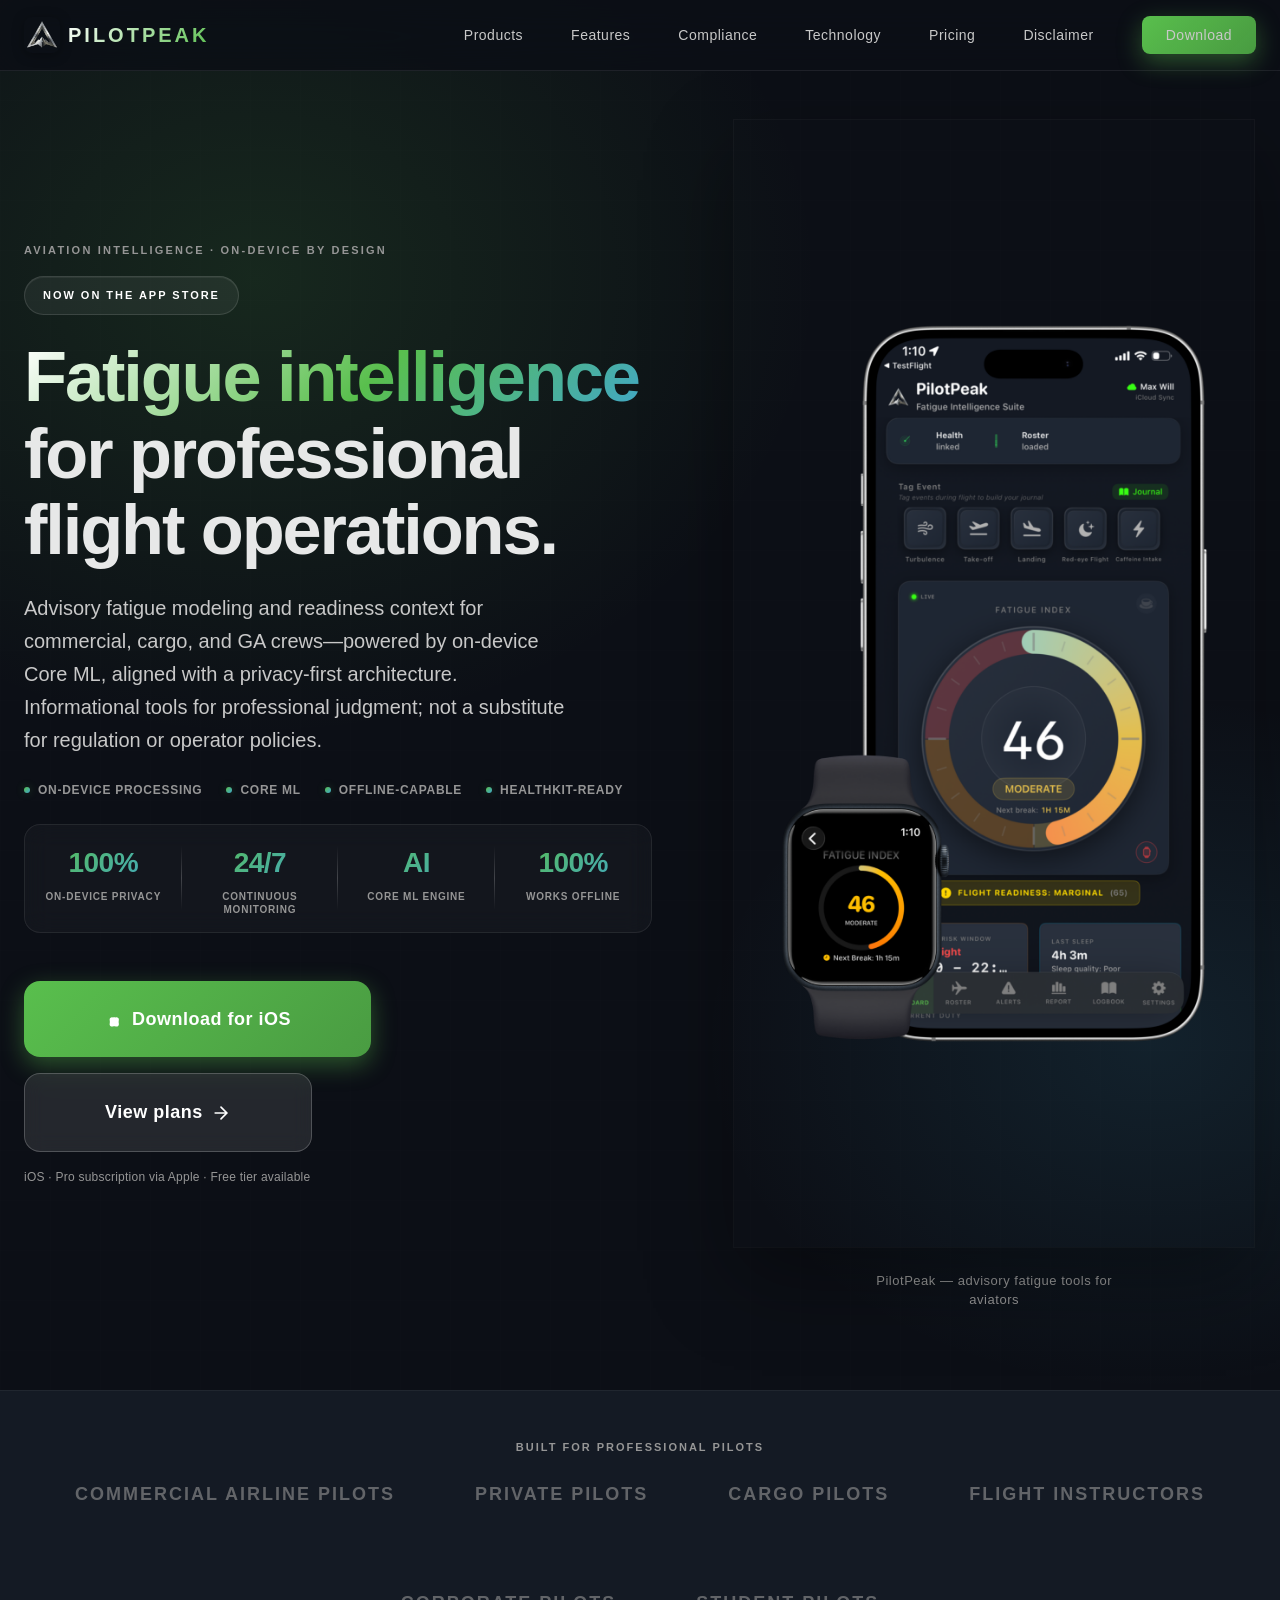
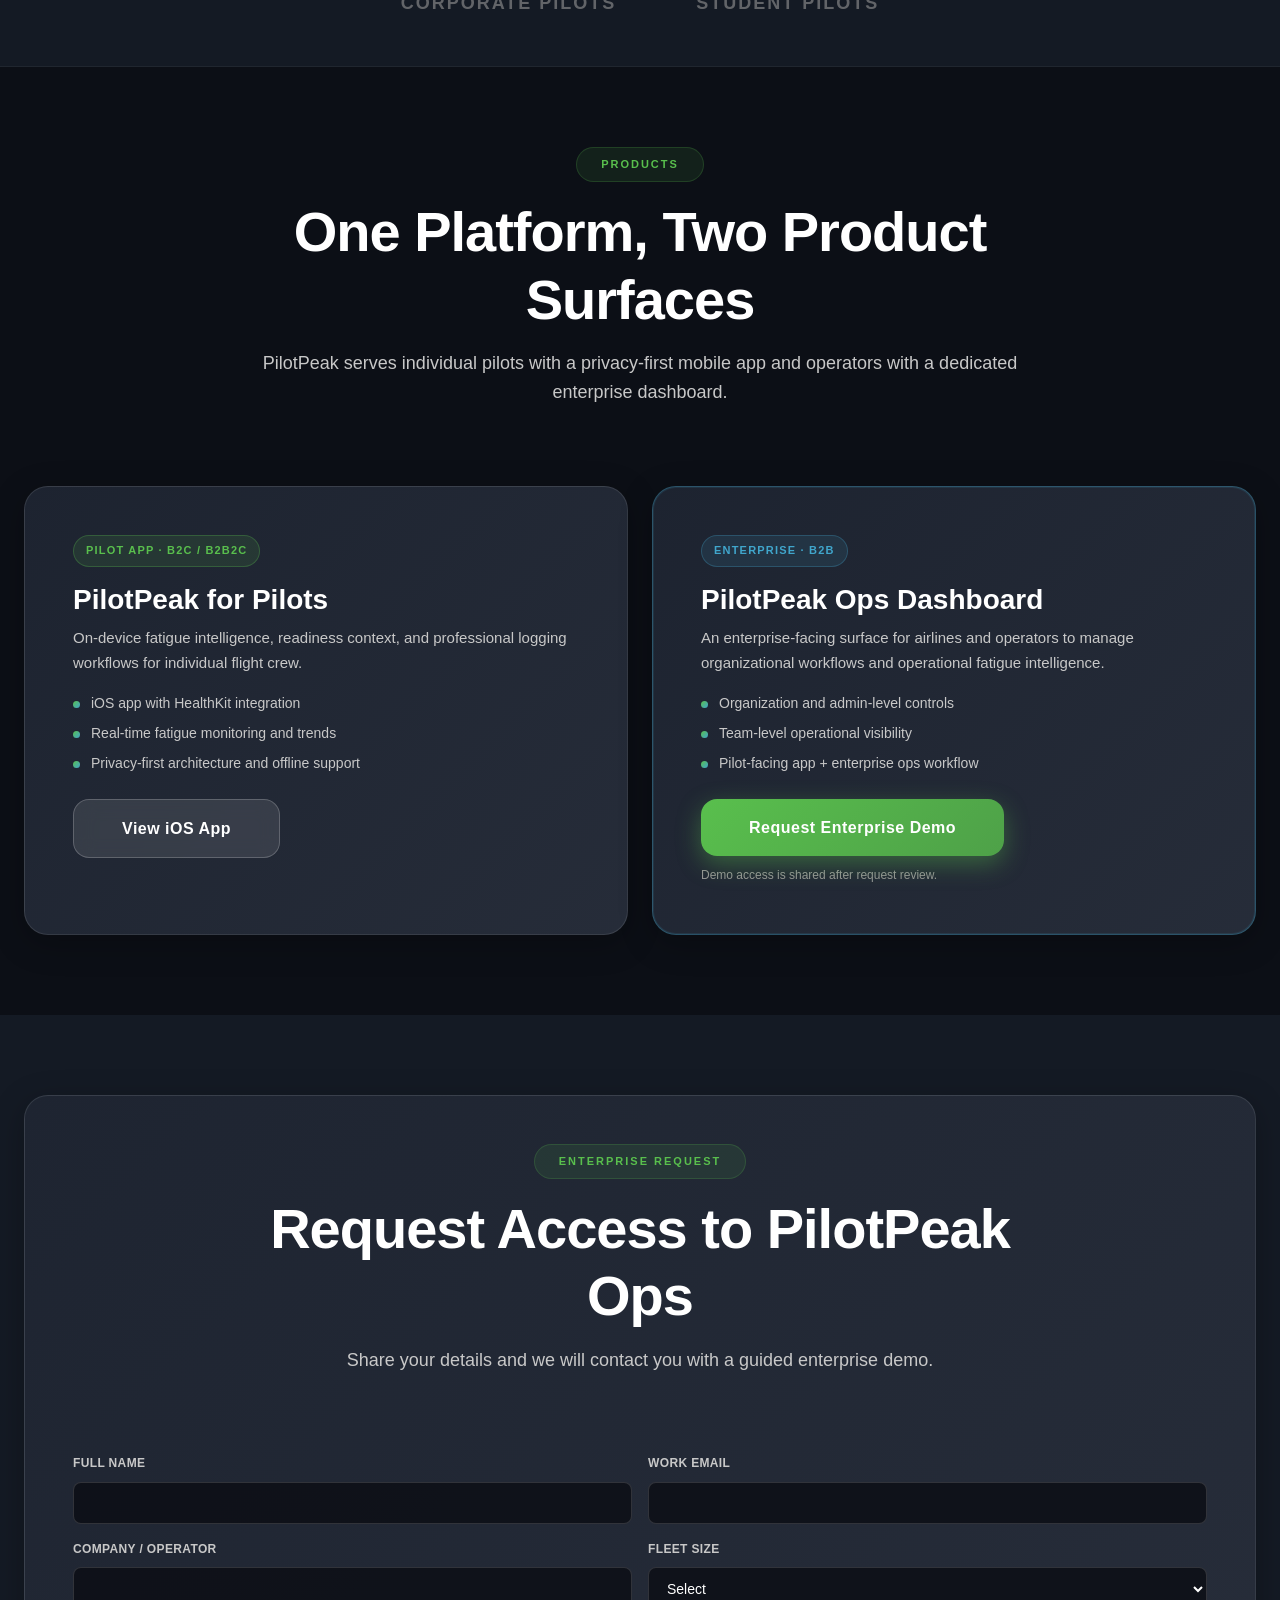
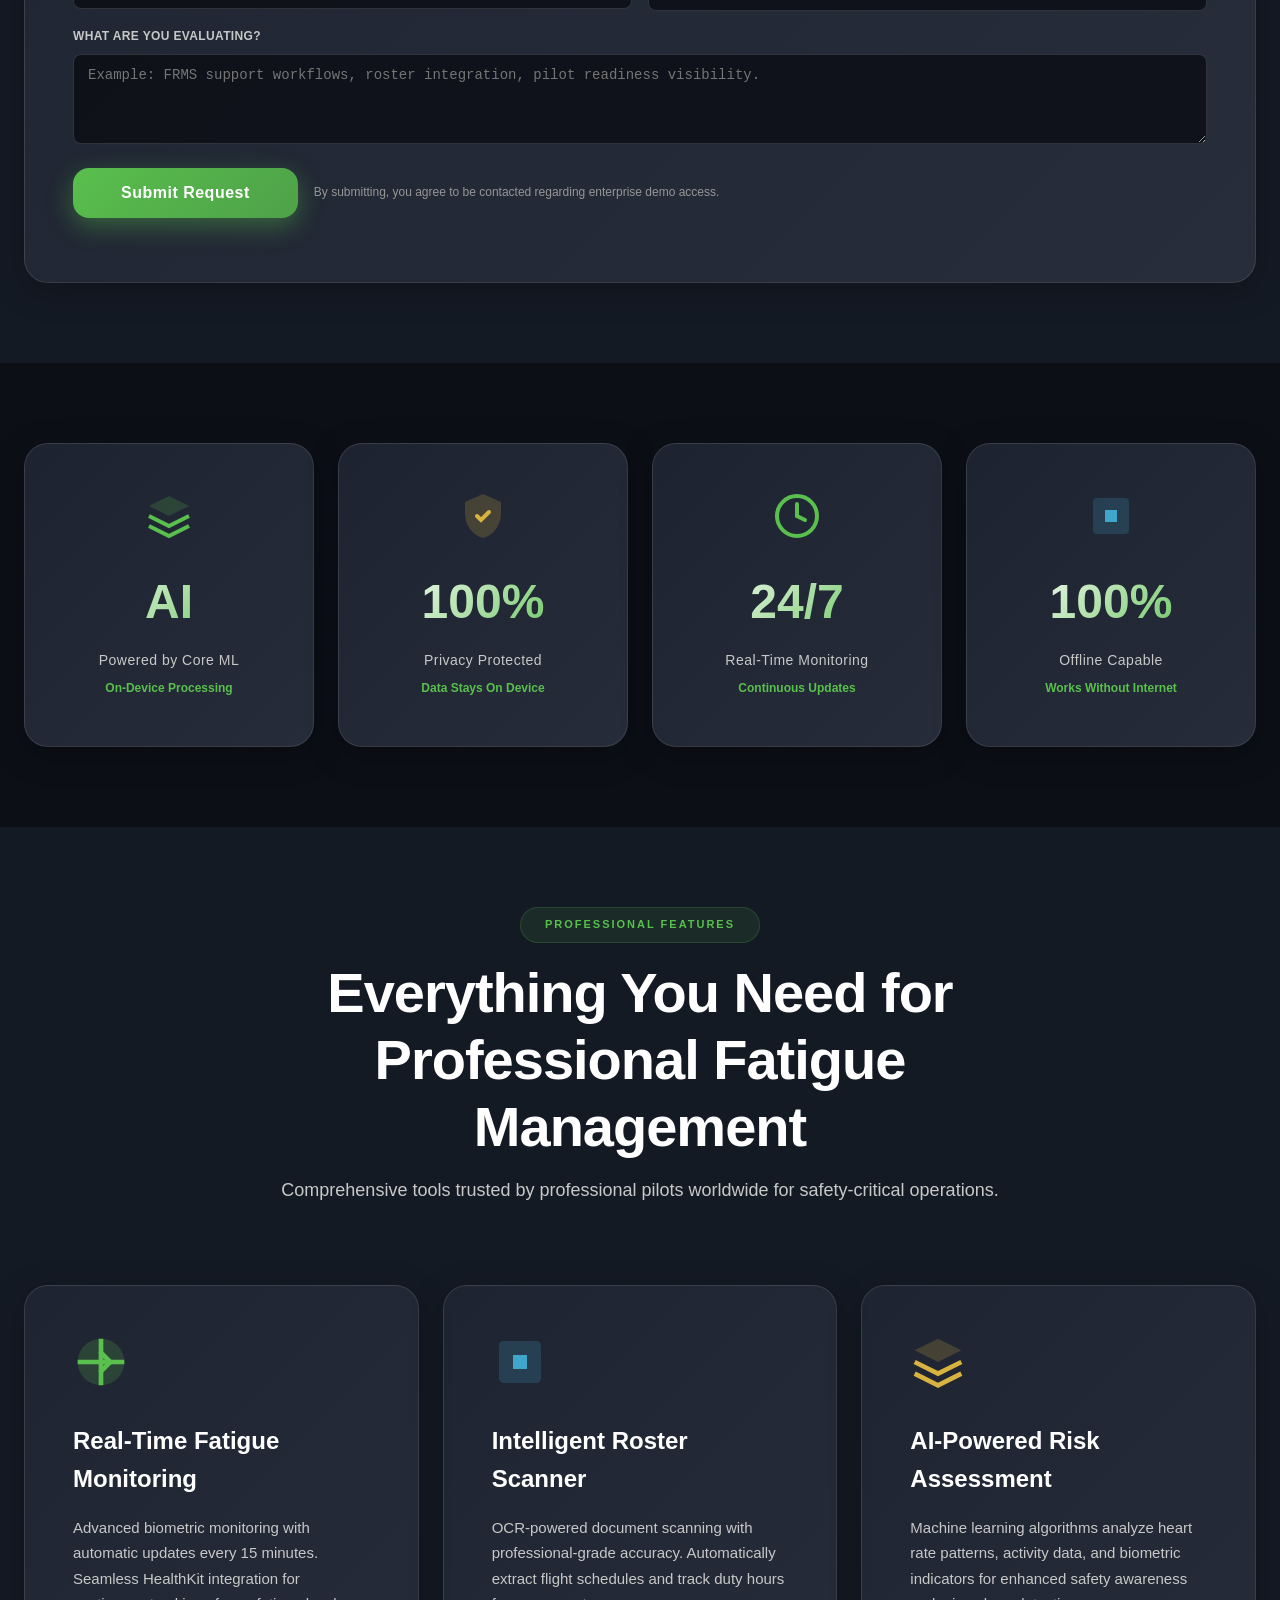
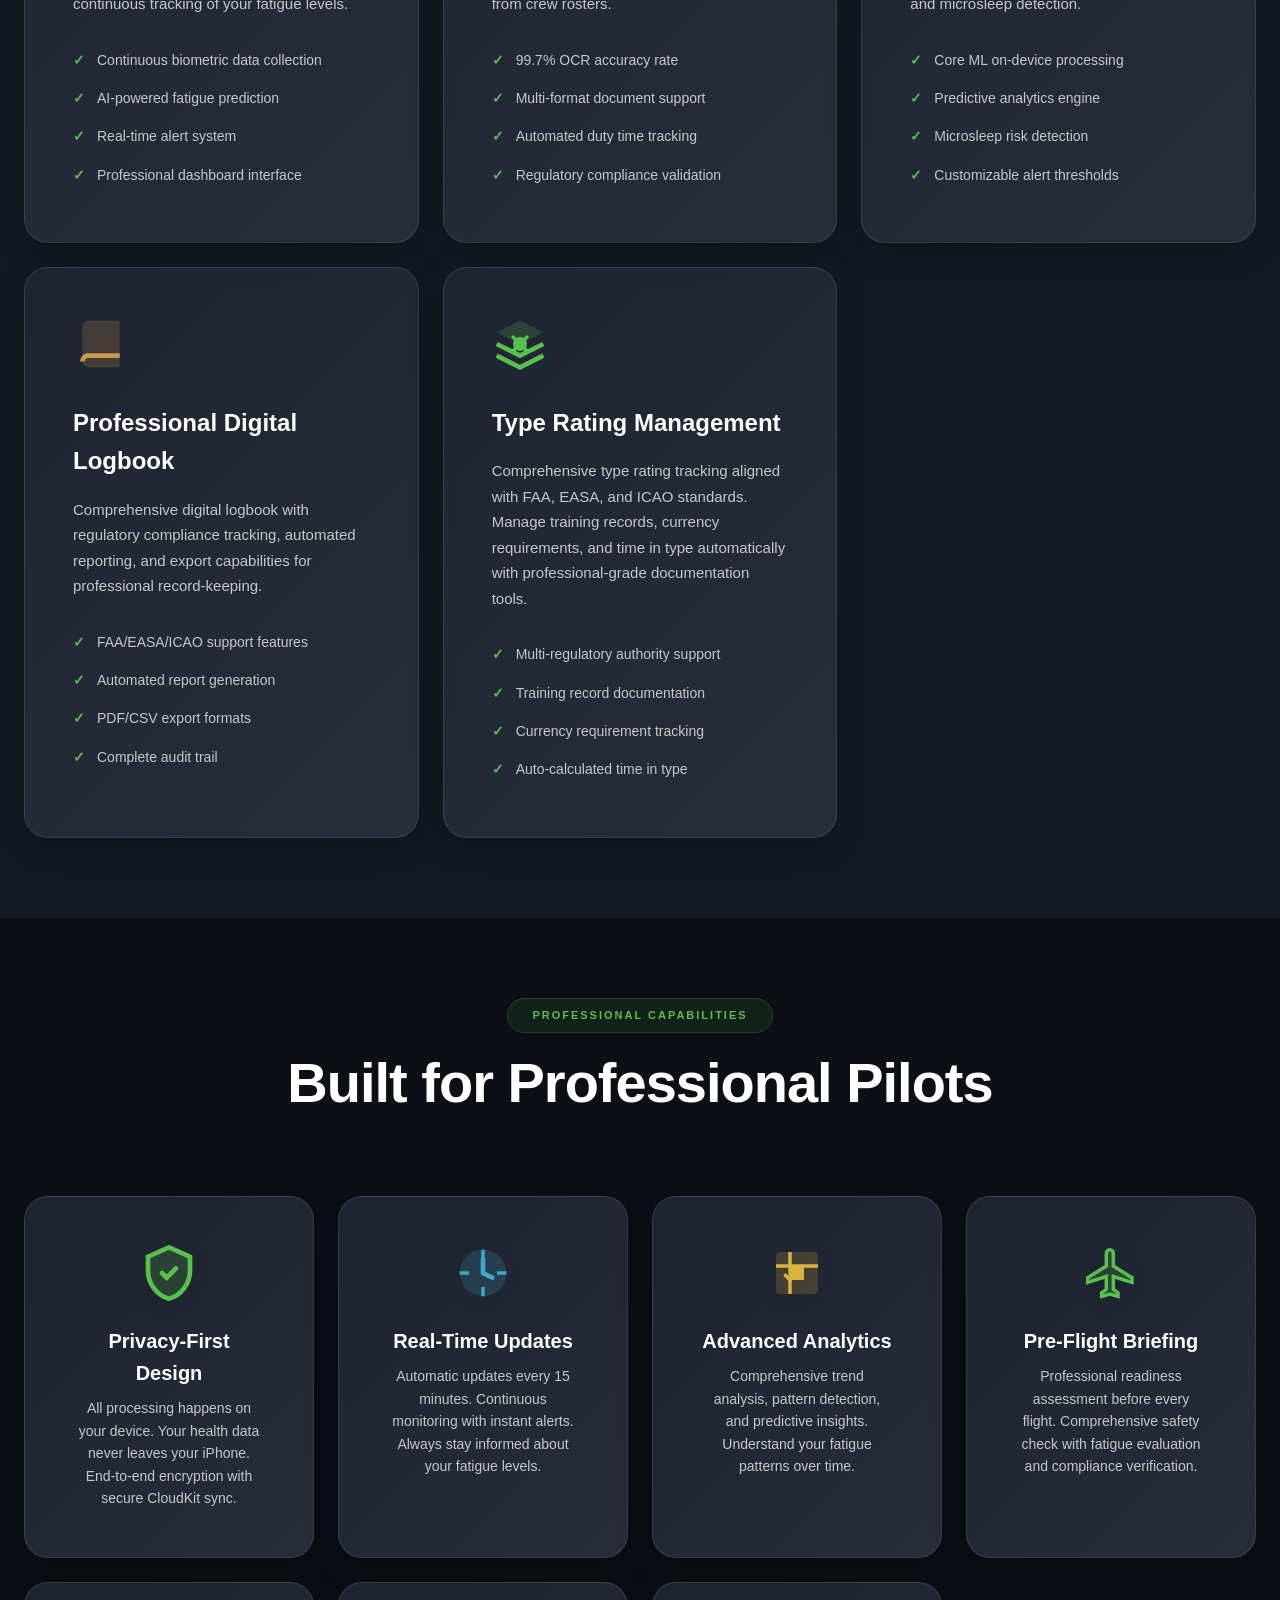
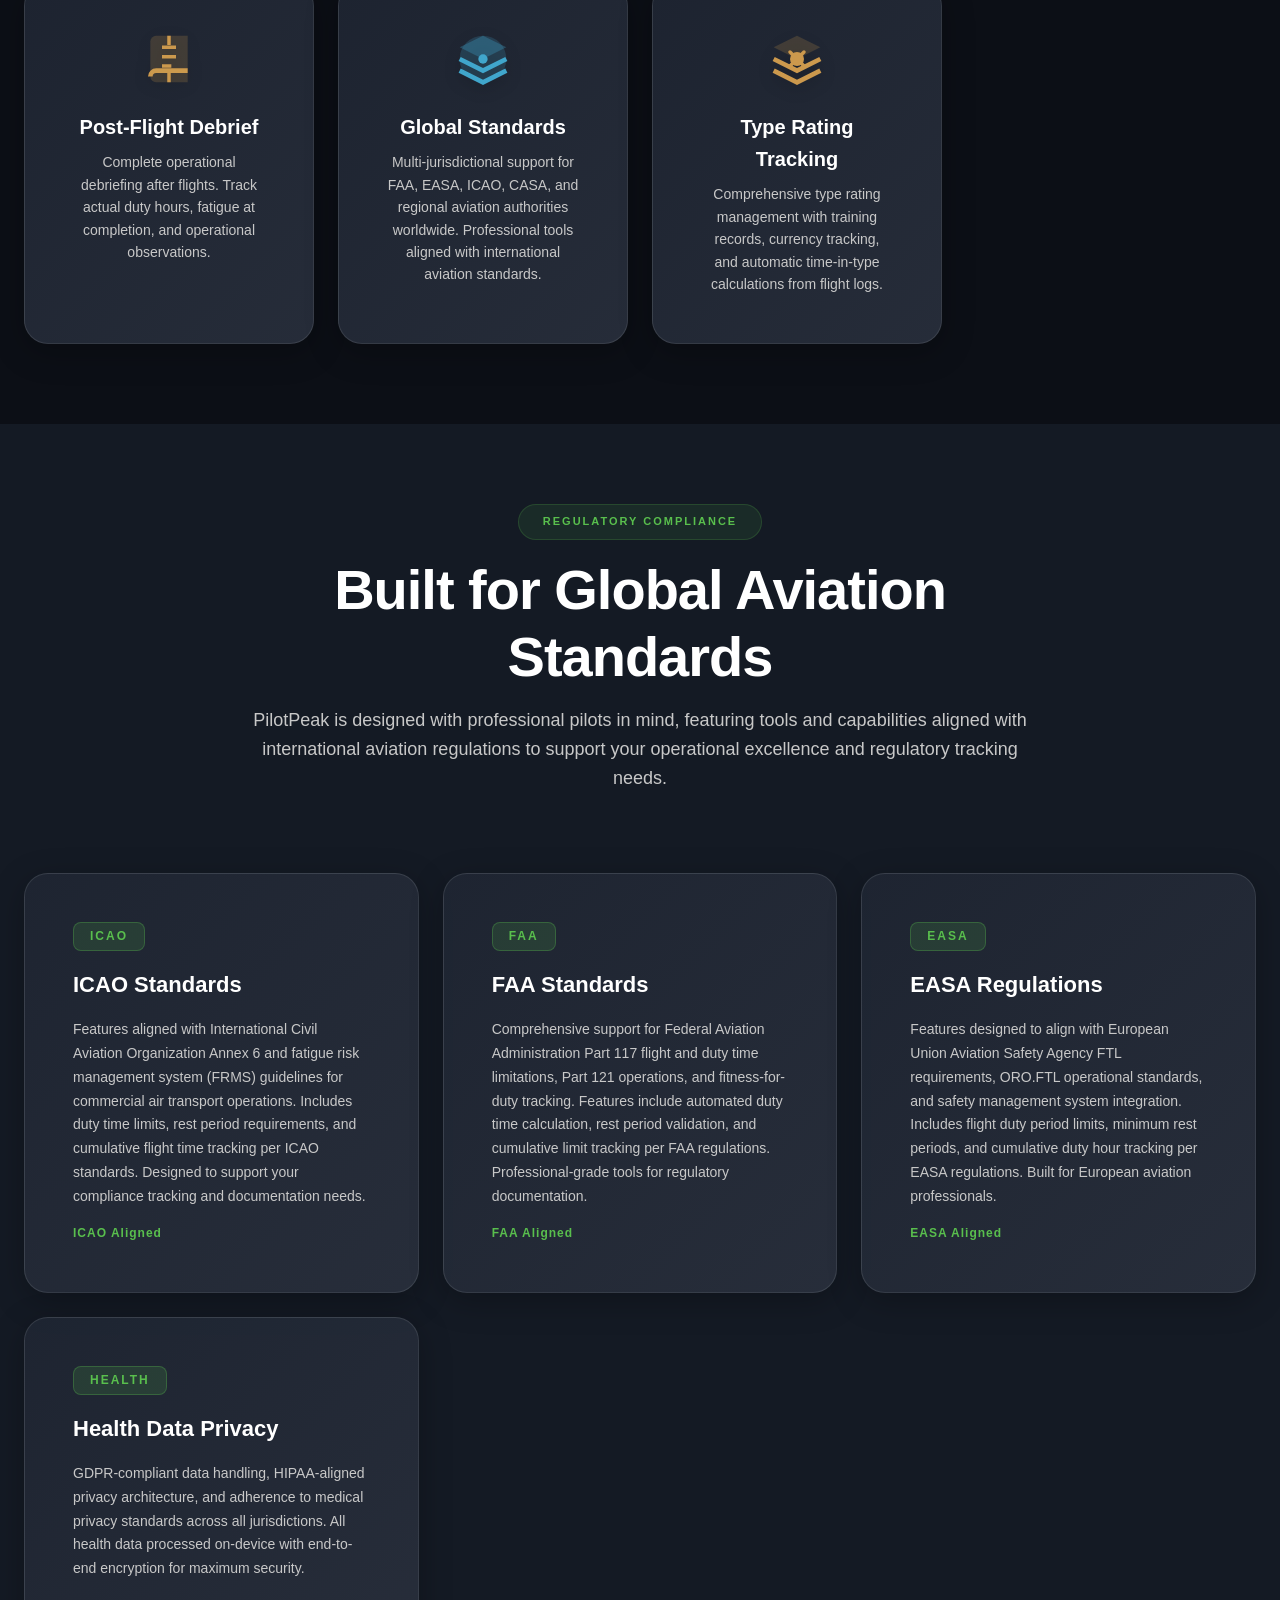
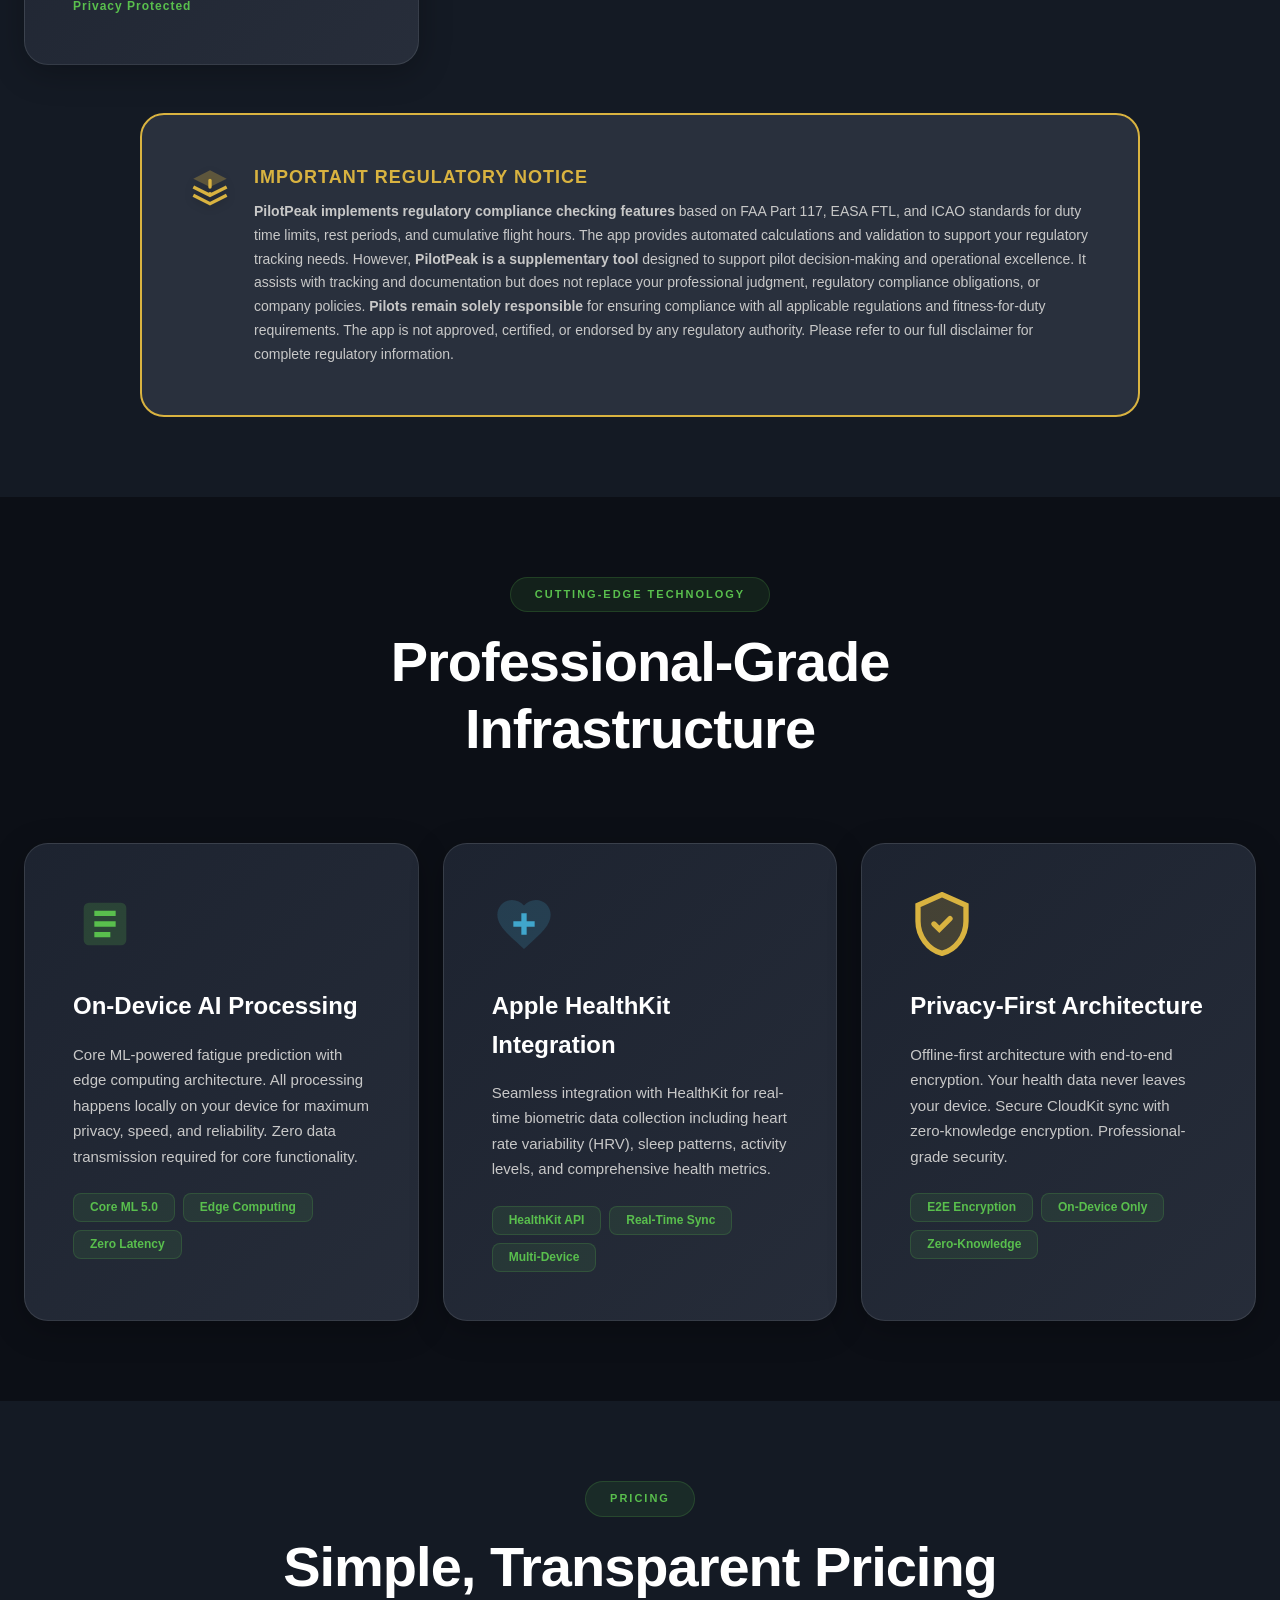
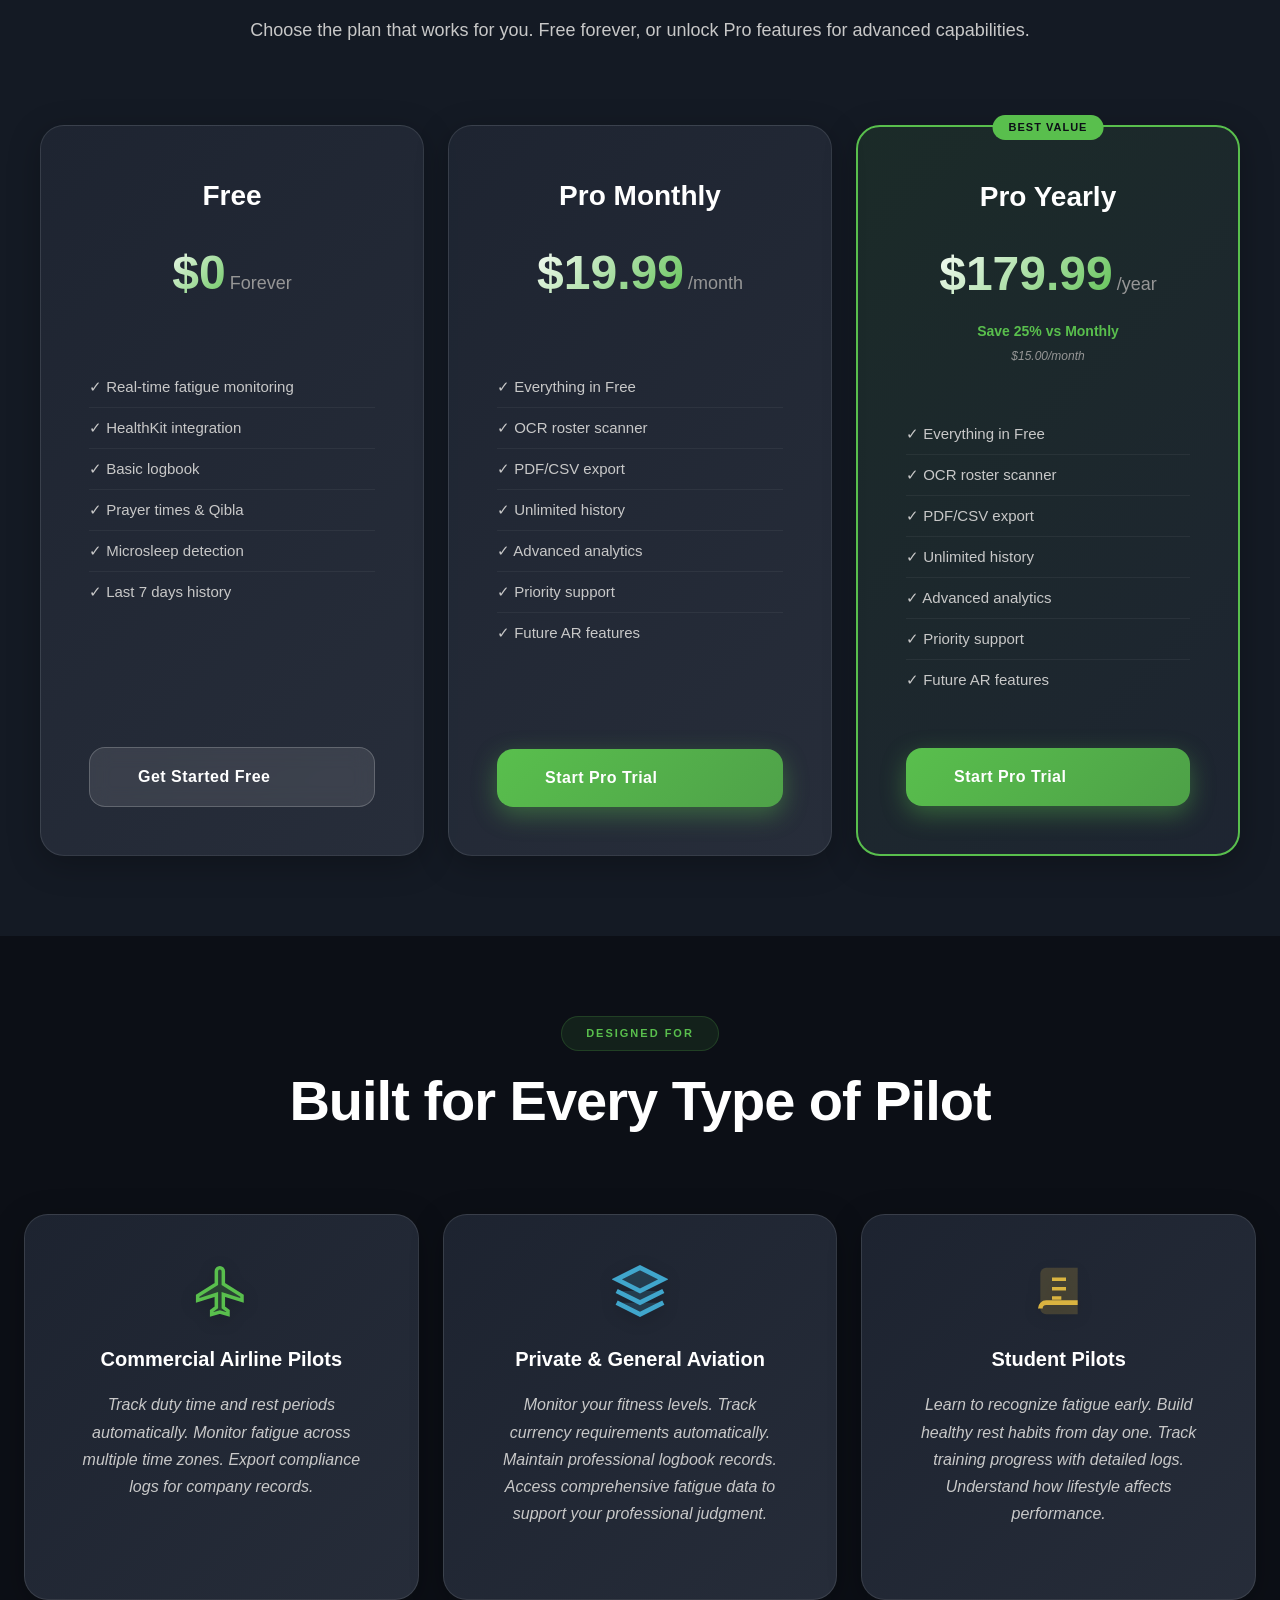
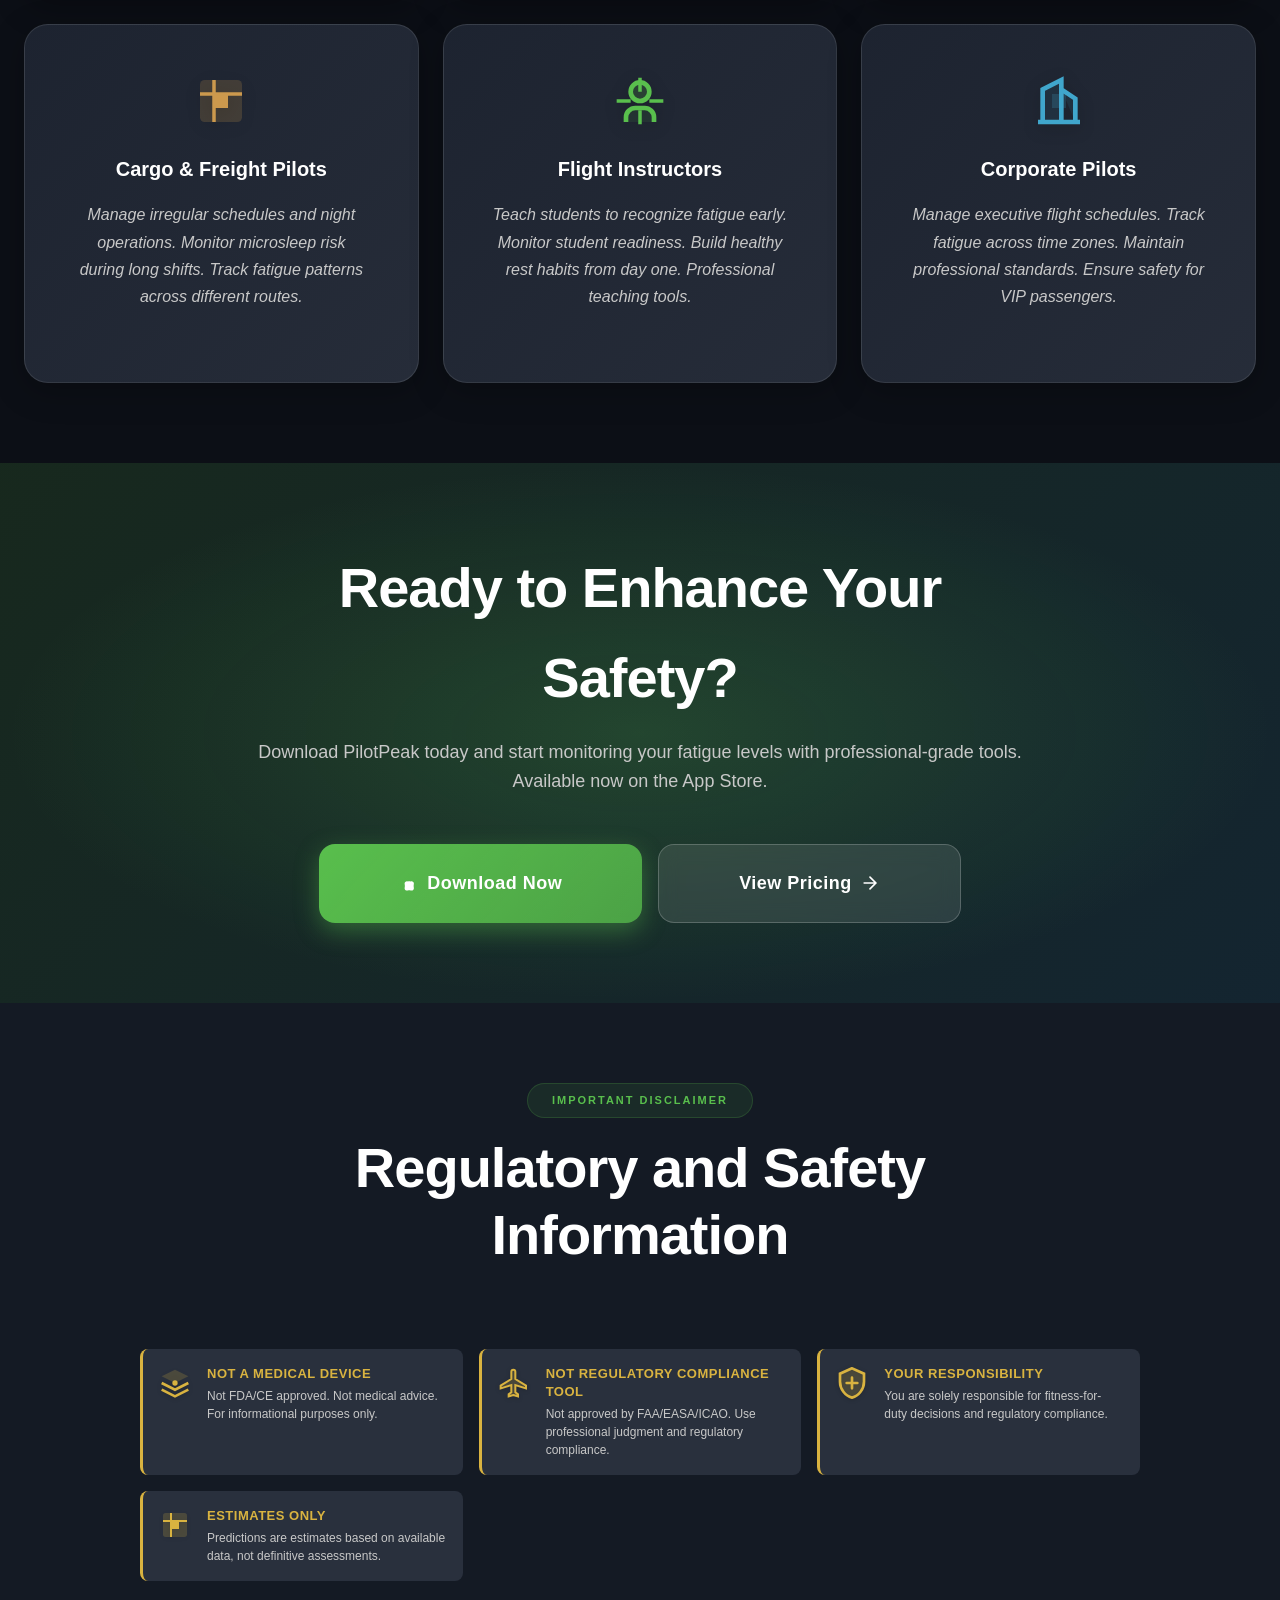
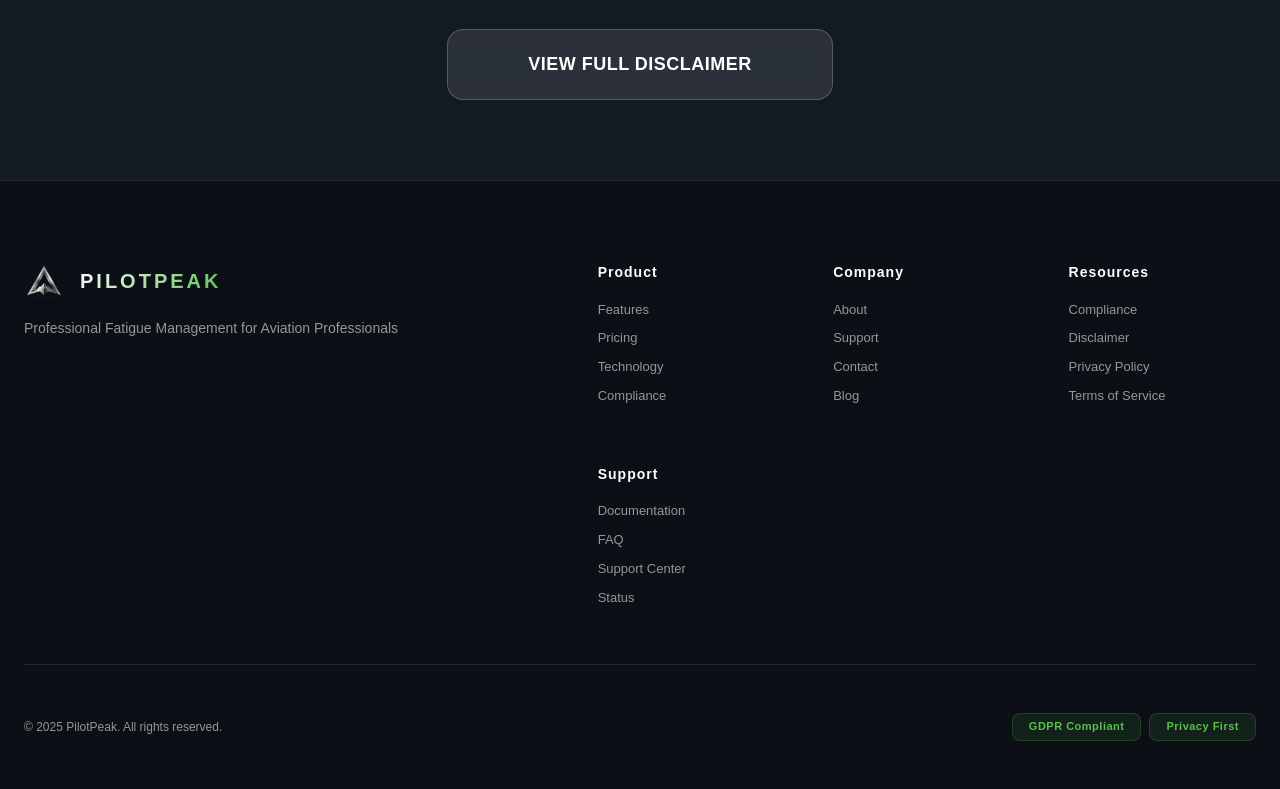
==== commit c7476b35: "Website: gate enterprise demo behind request form and replace open demo CTA. Made-with: Cursor" ====
--- a/index.html
+++ b/index.html
@@ -197,8 +197,57 @@
                         <li>Team-level operational visibility</li>
                         <li>Pilot-facing app + enterprise ops workflow</li>
                     </ul>
-                    <a href="/airline-dashboard" class="btn btn-primary">Explore Enterprise Demo</a>
+                    <a href="#enterprise-demo-request" class="btn btn-primary">Request Enterprise Demo</a>
+                    <p class="product-note">Demo access is shared after request review.</p>
                 </article>
+            </div>
+        </div>
+    </section>
+
+    <!-- Enterprise Demo Request -->
+    <section id="enterprise-demo-request" class="enterprise-request-section">
+        <div class="container">
+            <div class="enterprise-request-card">
+                <div class="section-header">
+                    <span class="section-label">ENTERPRISE REQUEST</span>
+                    <h2 class="section-title-premium">Request Access to PilotPeak Ops</h2>
+                    <p class="section-description">Share your details and we will contact you with a guided enterprise demo.</p>
+                </div>
+                <form id="enterprise-demo-form" class="enterprise-form">
+                    <div class="enterprise-form-grid">
+                        <label class="enterprise-field">
+                            <span>Full name</span>
+                            <input type="text" name="name" autocomplete="name" required>
+                        </label>
+                        <label class="enterprise-field">
+                            <span>Work email</span>
+                            <input type="email" name="email" autocomplete="email" required>
+                        </label>
+                        <label class="enterprise-field">
+                            <span>Company / operator</span>
+                            <input type="text" name="company" autocomplete="organization" required>
+                        </label>
+                        <label class="enterprise-field">
+                            <span>Fleet size</span>
+                            <select name="fleet" required>
+                                <option value="" selected disabled>Select</option>
+                                <option value="1-20">1-20 aircraft</option>
+                                <option value="21-100">21-100 aircraft</option>
+                                <option value="101-500">101-500 aircraft</option>
+                                <option value="500+">500+ aircraft</option>
+                            </select>
+                        </label>
+                    </div>
+                    <label class="enterprise-field enterprise-field-full">
+                        <span>What are you evaluating?</span>
+                        <textarea name="message" rows="4" placeholder="Example: FRMS support workflows, roster integration, pilot readiness visibility."></textarea>
+                    </label>
+                    <div class="enterprise-form-actions">
+                        <button type="submit" class="btn btn-primary">Submit Request</button>
+                        <p class="enterprise-form-note">By submitting, you agree to be contacted regarding enterprise demo access.</p>
+                    </div>
+                    <p id="enterprise-form-status" class="enterprise-form-status" aria-live="polite"></p>
+                </form>
             </div>
         </div>
     </section>
--- a/styles.css
+++ b/styles.css
@@ -863,6 +863,97 @@
     height: 7px;
     border-radius: 50%;
     background: linear-gradient(135deg, var(--accent-primary), var(--accent-secondary));
+}
+
+.product-note {
+    margin-top: 10px;
+    font-size: 12px;
+    color: var(--text-tertiary);
+}
+
+.enterprise-request-section {
+    padding: var(--spacing-xxl) 0;
+    background: var(--bg-secondary);
+}
+
+.enterprise-request-card {
+    background: var(--gradient-card);
+    border: 1px solid rgba(255, 255, 255, 0.1);
+    border-radius: var(--radius-l);
+    padding: var(--spacing-xl);
+    box-shadow: var(--shadow-card);
+}
+
+.enterprise-form {
+    margin-top: var(--spacing-l);
+}
+
+.enterprise-form-grid {
+    display: grid;
+    grid-template-columns: repeat(2, minmax(0, 1fr));
+    gap: var(--spacing-m);
+}
+
+.enterprise-field {
+    display: flex;
+    flex-direction: column;
+    gap: 8px;
+}
+
+.enterprise-field span {
+    font-size: 12px;
+    font-weight: 600;
+    letter-spacing: 0.03em;
+    color: var(--text-secondary);
+    text-transform: uppercase;
+}
+
+.enterprise-field input,
+.enterprise-field select,
+.enterprise-field textarea {
+    width: 100%;
+    border: 1px solid rgba(255, 255, 255, 0.14);
+    background: rgba(12, 15, 22, 0.85);
+    color: var(--text-primary);
+    border-radius: var(--radius-s);
+    padding: 12px 14px;
+    font-size: 14px;
+    outline: none;
+    transition: border-color 0.2s ease, box-shadow 0.2s ease;
+}
+
+.enterprise-field input:focus,
+.enterprise-field select:focus,
+.enterprise-field textarea:focus {
+    border-color: rgba(89, 191, 77, 0.55);
+    box-shadow: 0 0 0 3px rgba(89, 191, 77, 0.15);
+}
+
+.enterprise-field textarea {
+    resize: vertical;
+}
+
+.enterprise-field-full {
+    margin-top: var(--spacing-m);
+}
+
+.enterprise-form-actions {
+    margin-top: var(--spacing-l);
+    display: flex;
+    flex-wrap: wrap;
+    align-items: center;
+    gap: var(--spacing-m);
+}
+
+.enterprise-form-note {
+    font-size: 12px;
+    color: var(--text-tertiary);
+}
+
+.enterprise-form-status {
+    margin-top: var(--spacing-m);
+    font-size: 13px;
+    color: var(--accent-secondary);
 }
 
 .solutions-grid {
@@ -1921,6 +2012,7 @@
     .stats-grid-premium,
     .solutions-grid,
     .products-grid,
+    .enterprise-form-grid,
     .enterprise-grid,
     .compliance-grid-premium,
     .tech-grid-premium,
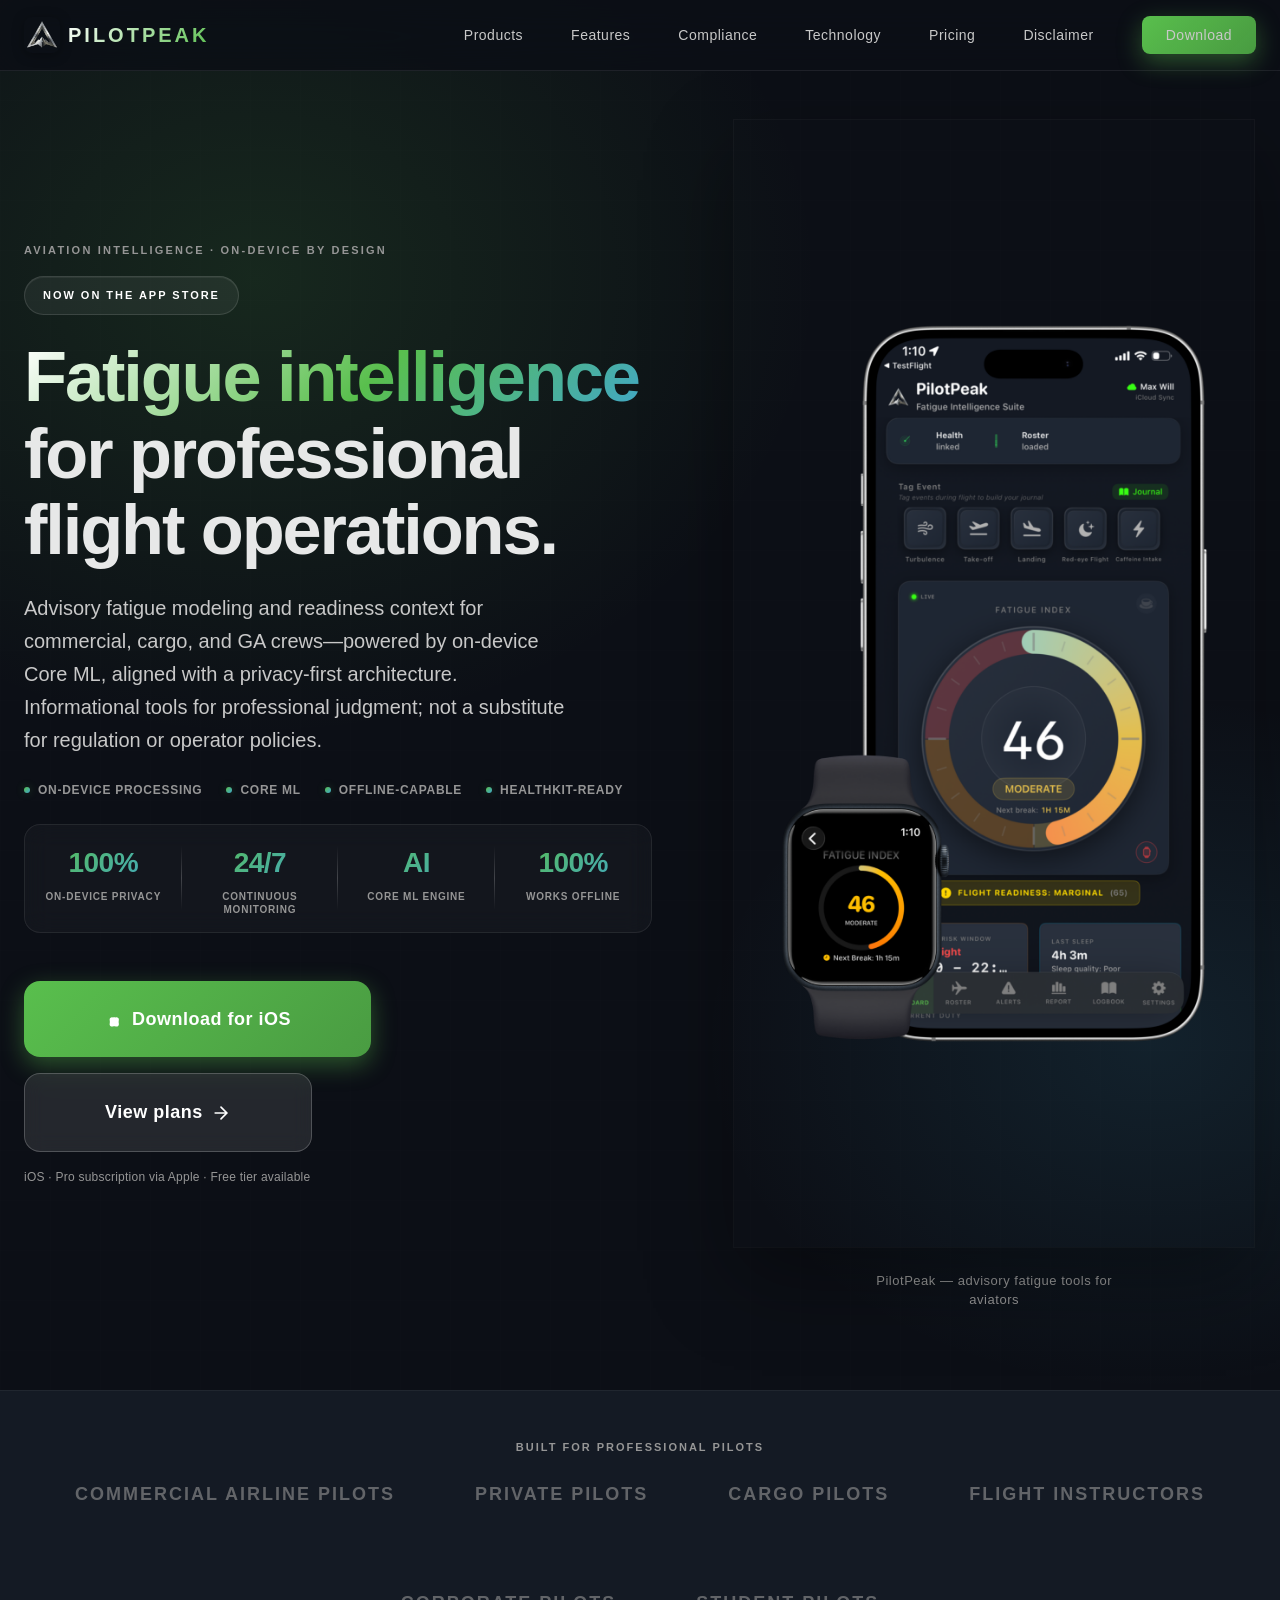
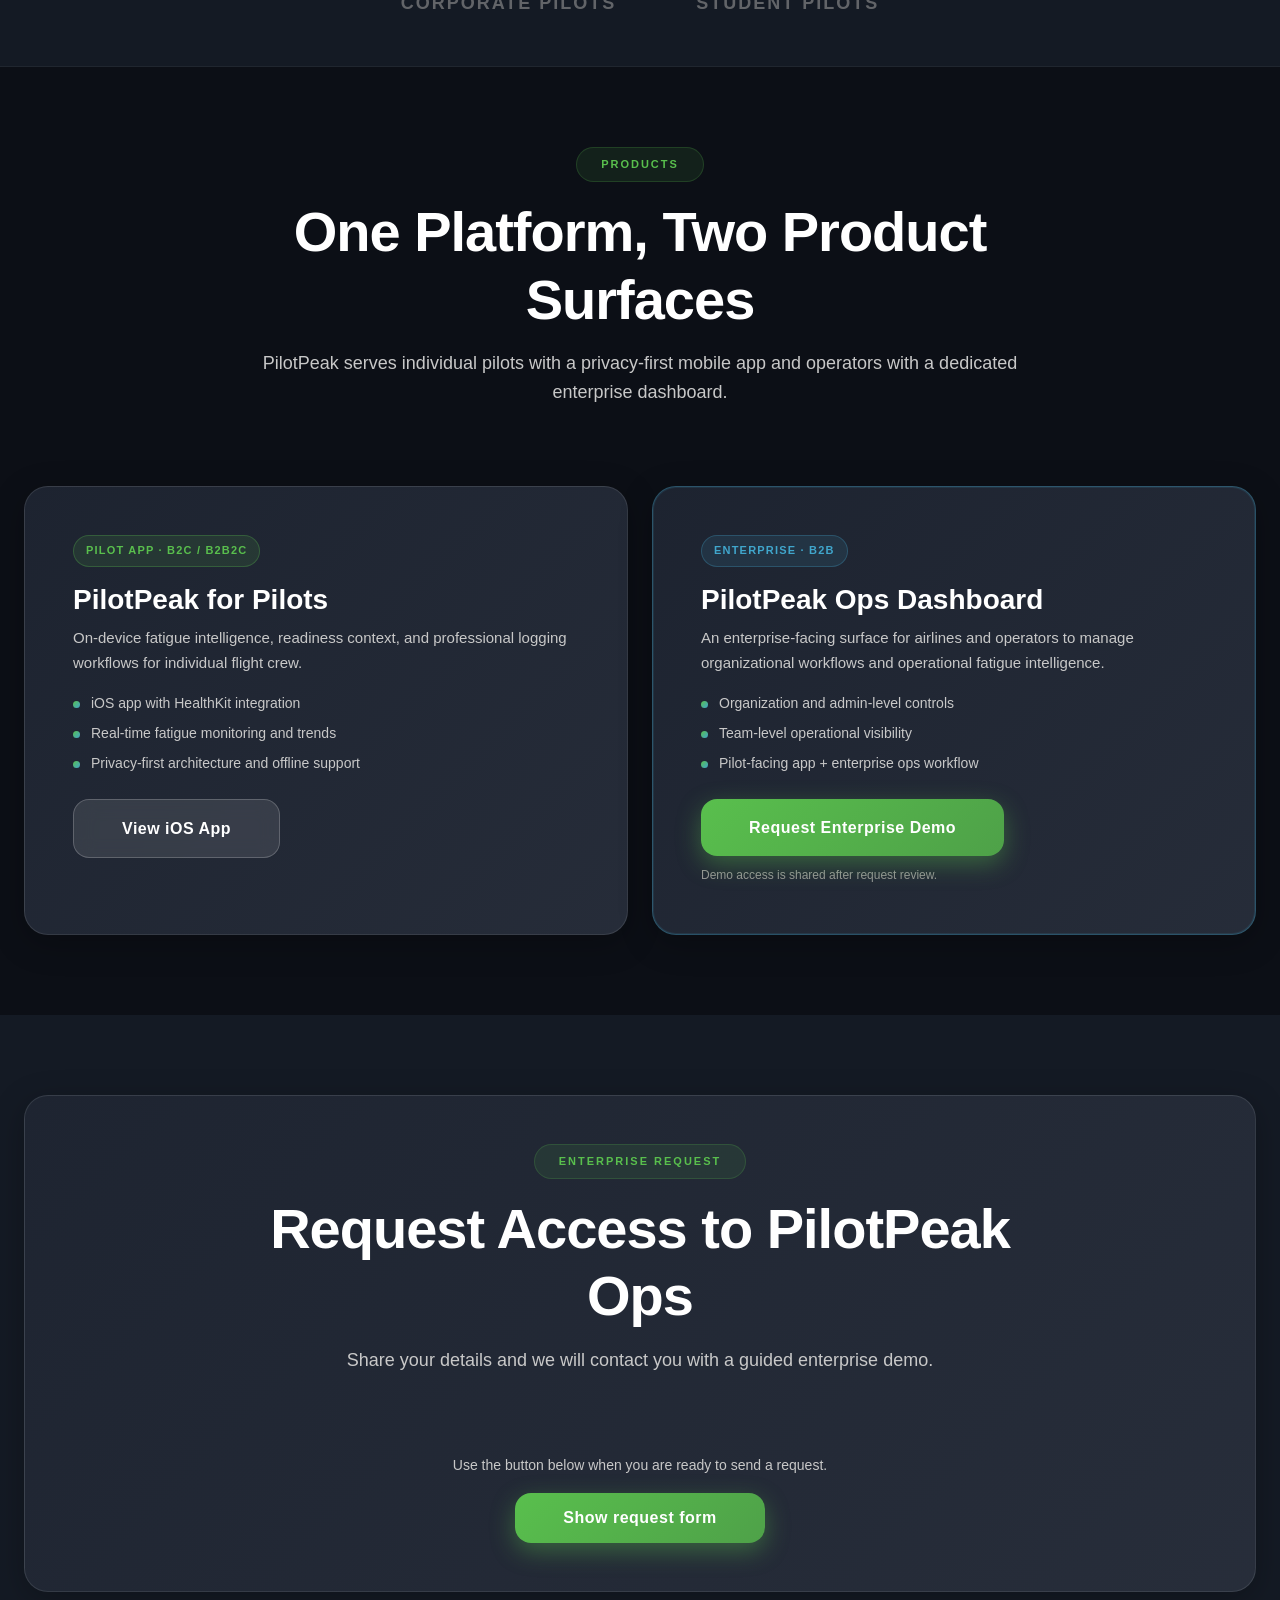
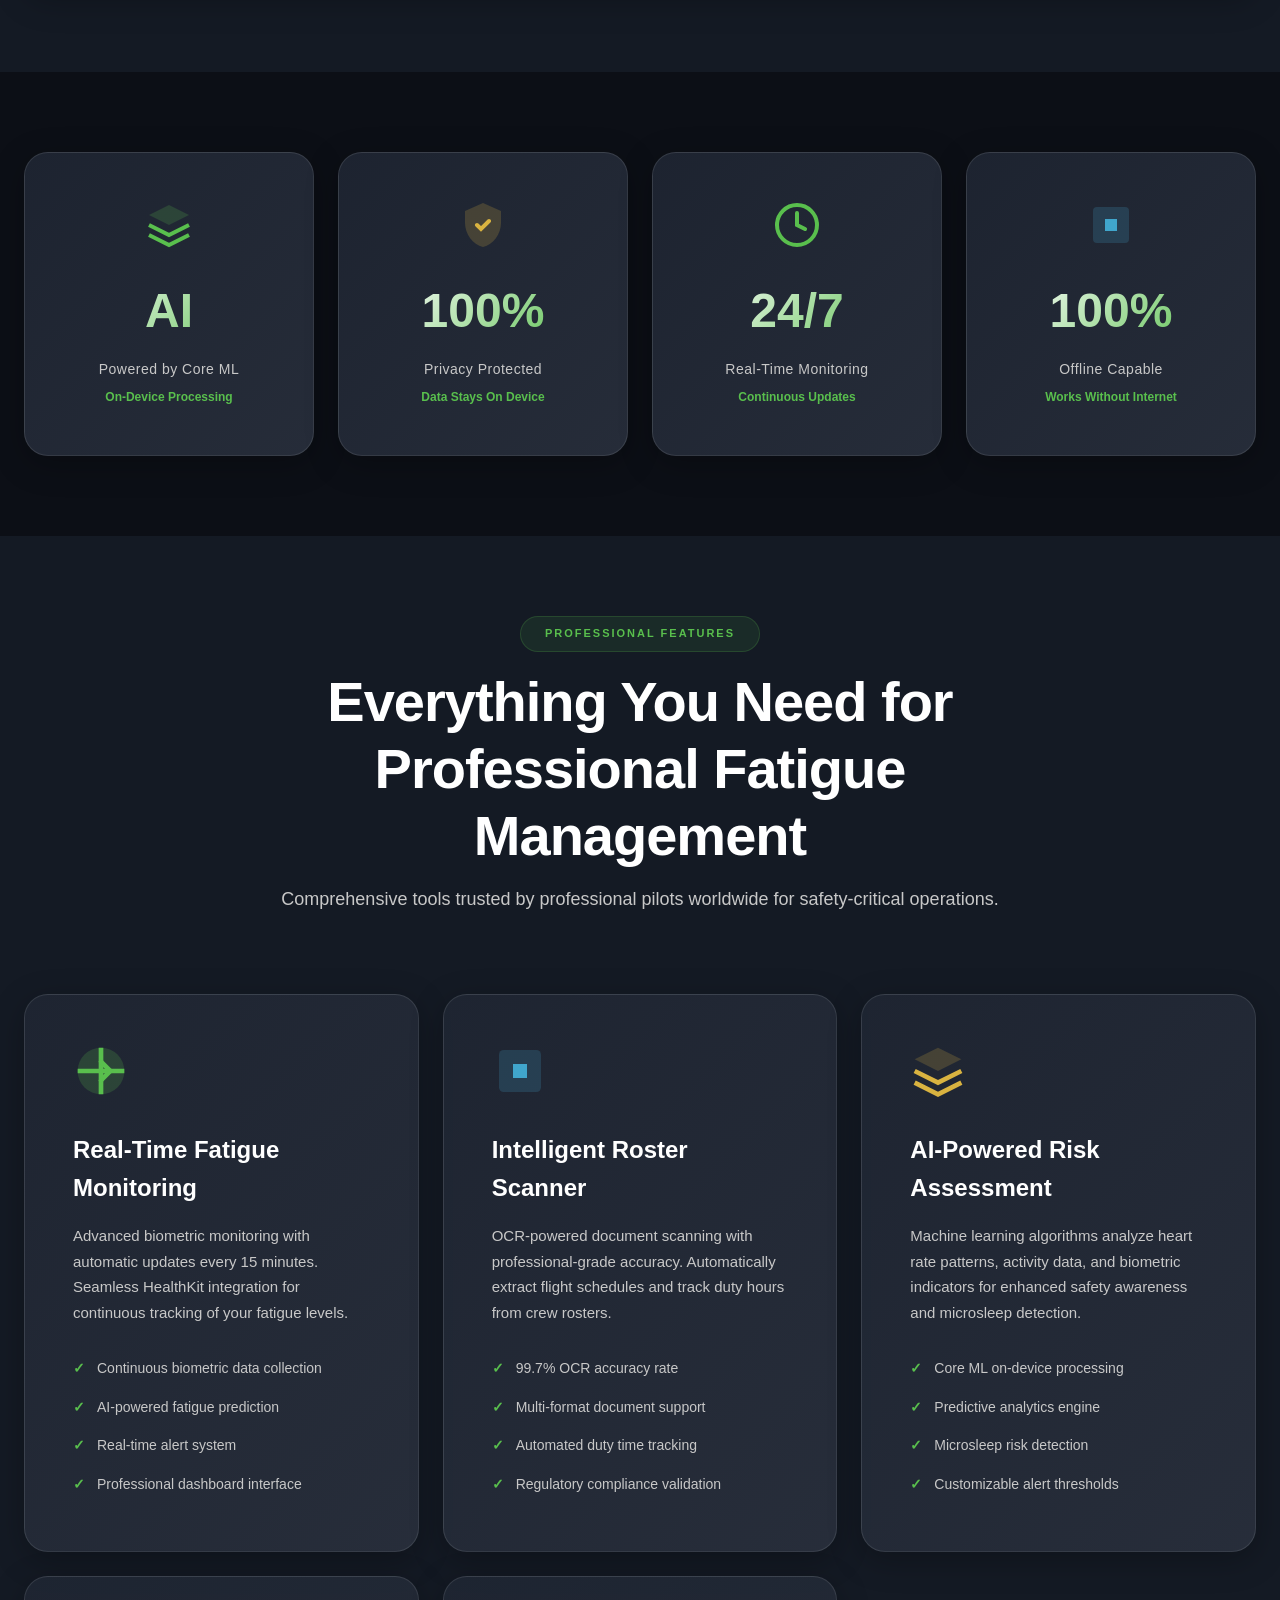
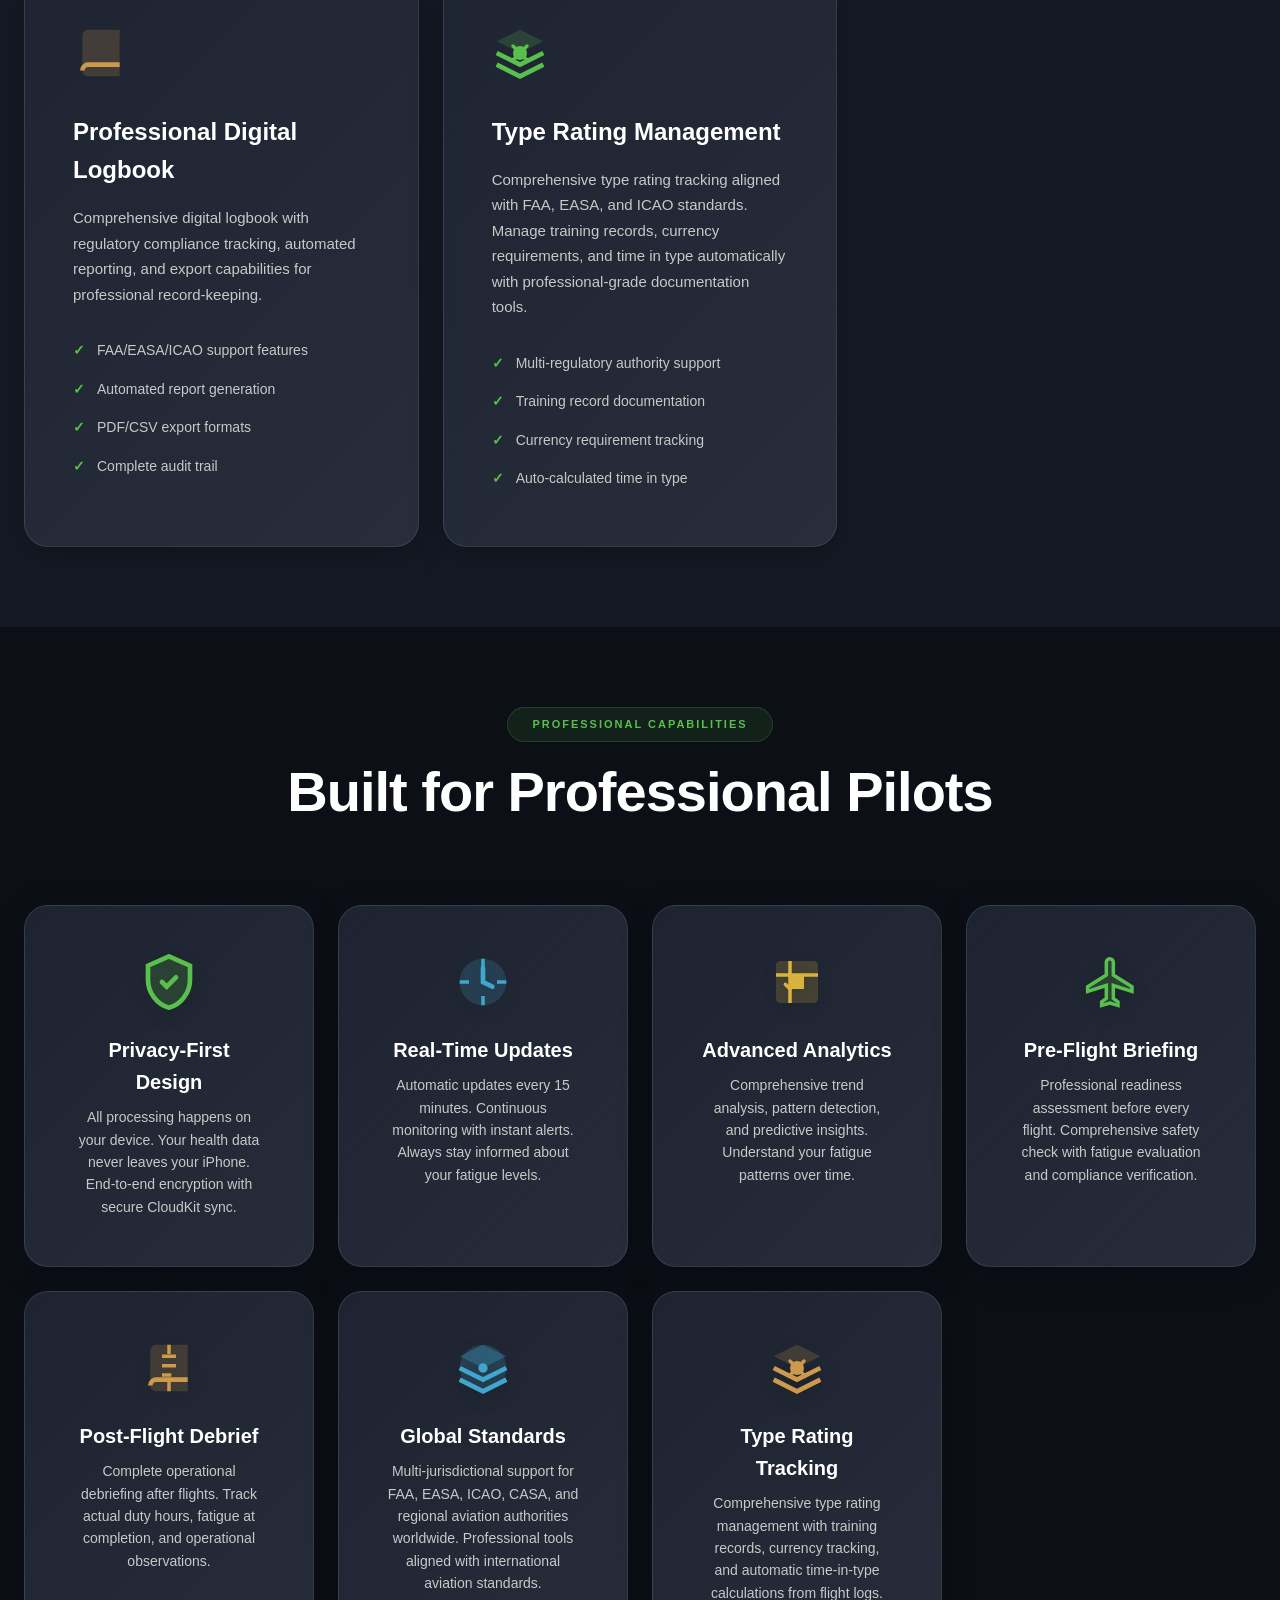
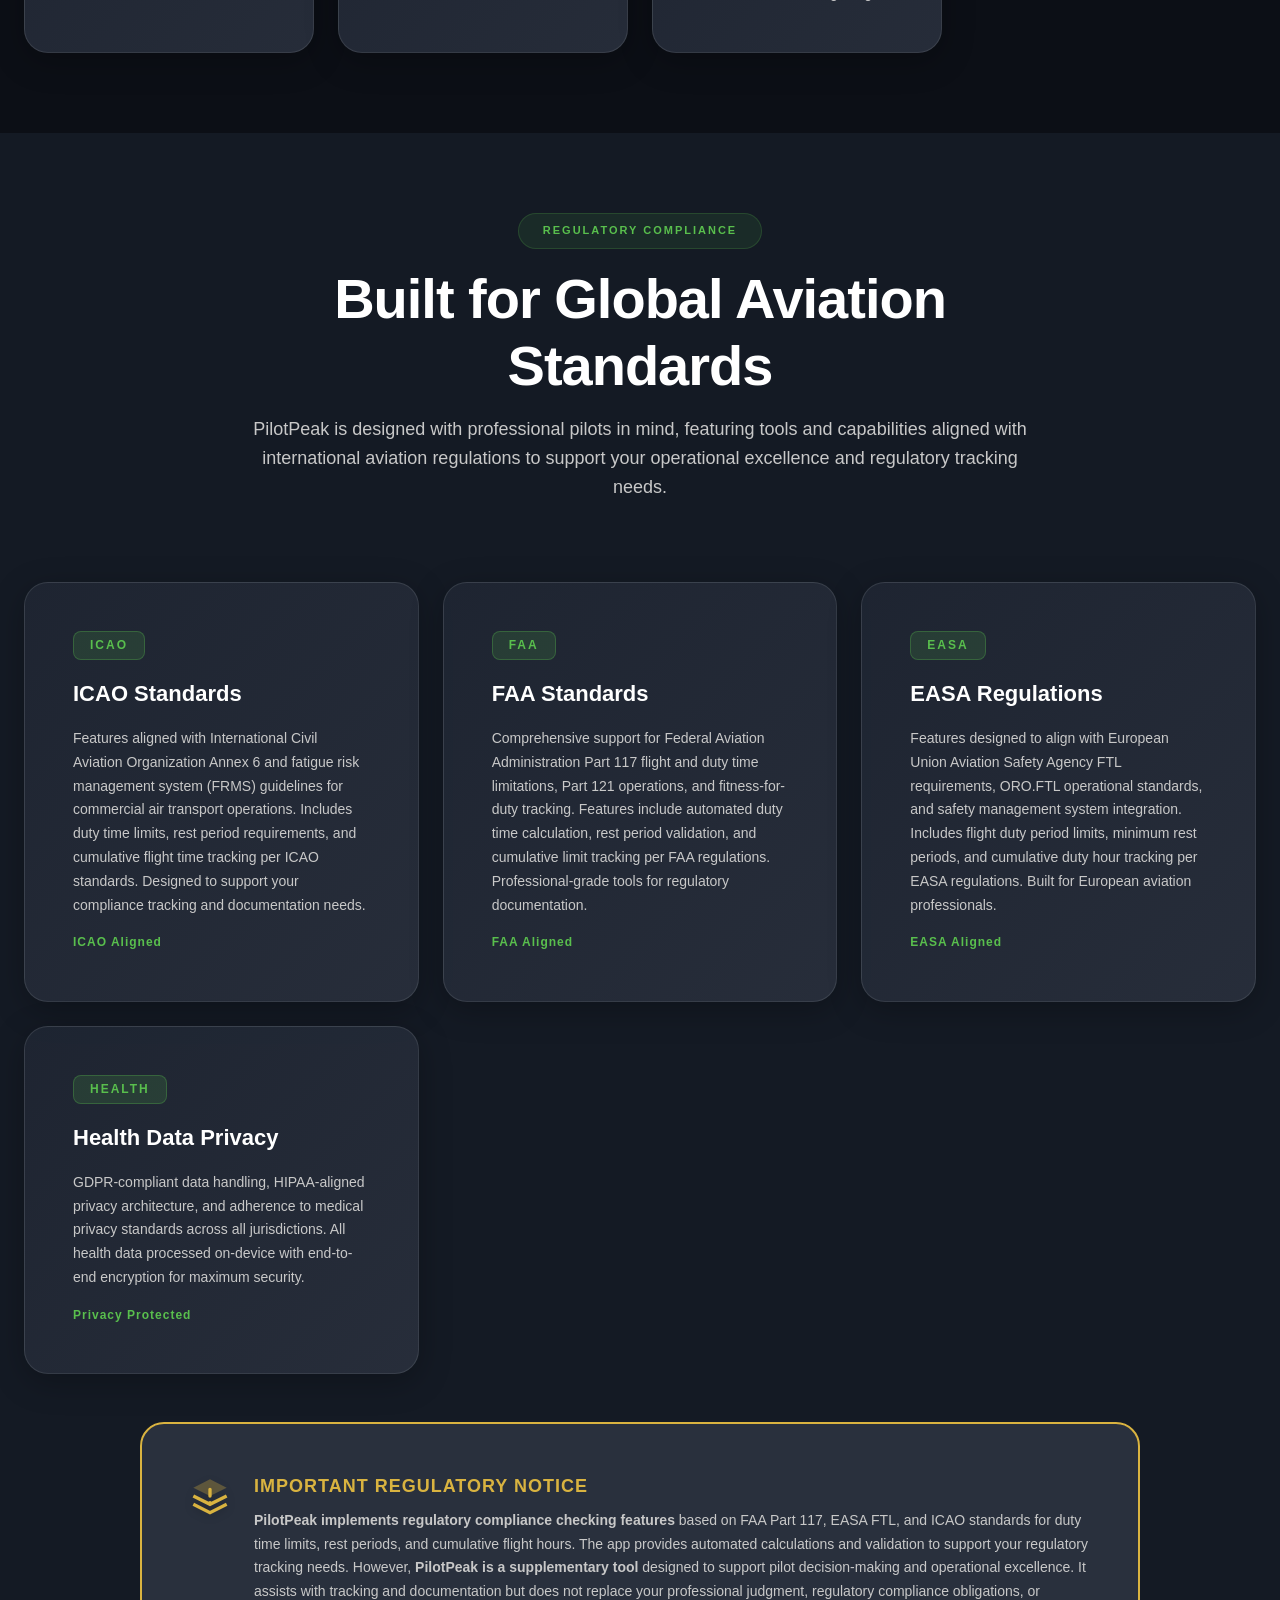
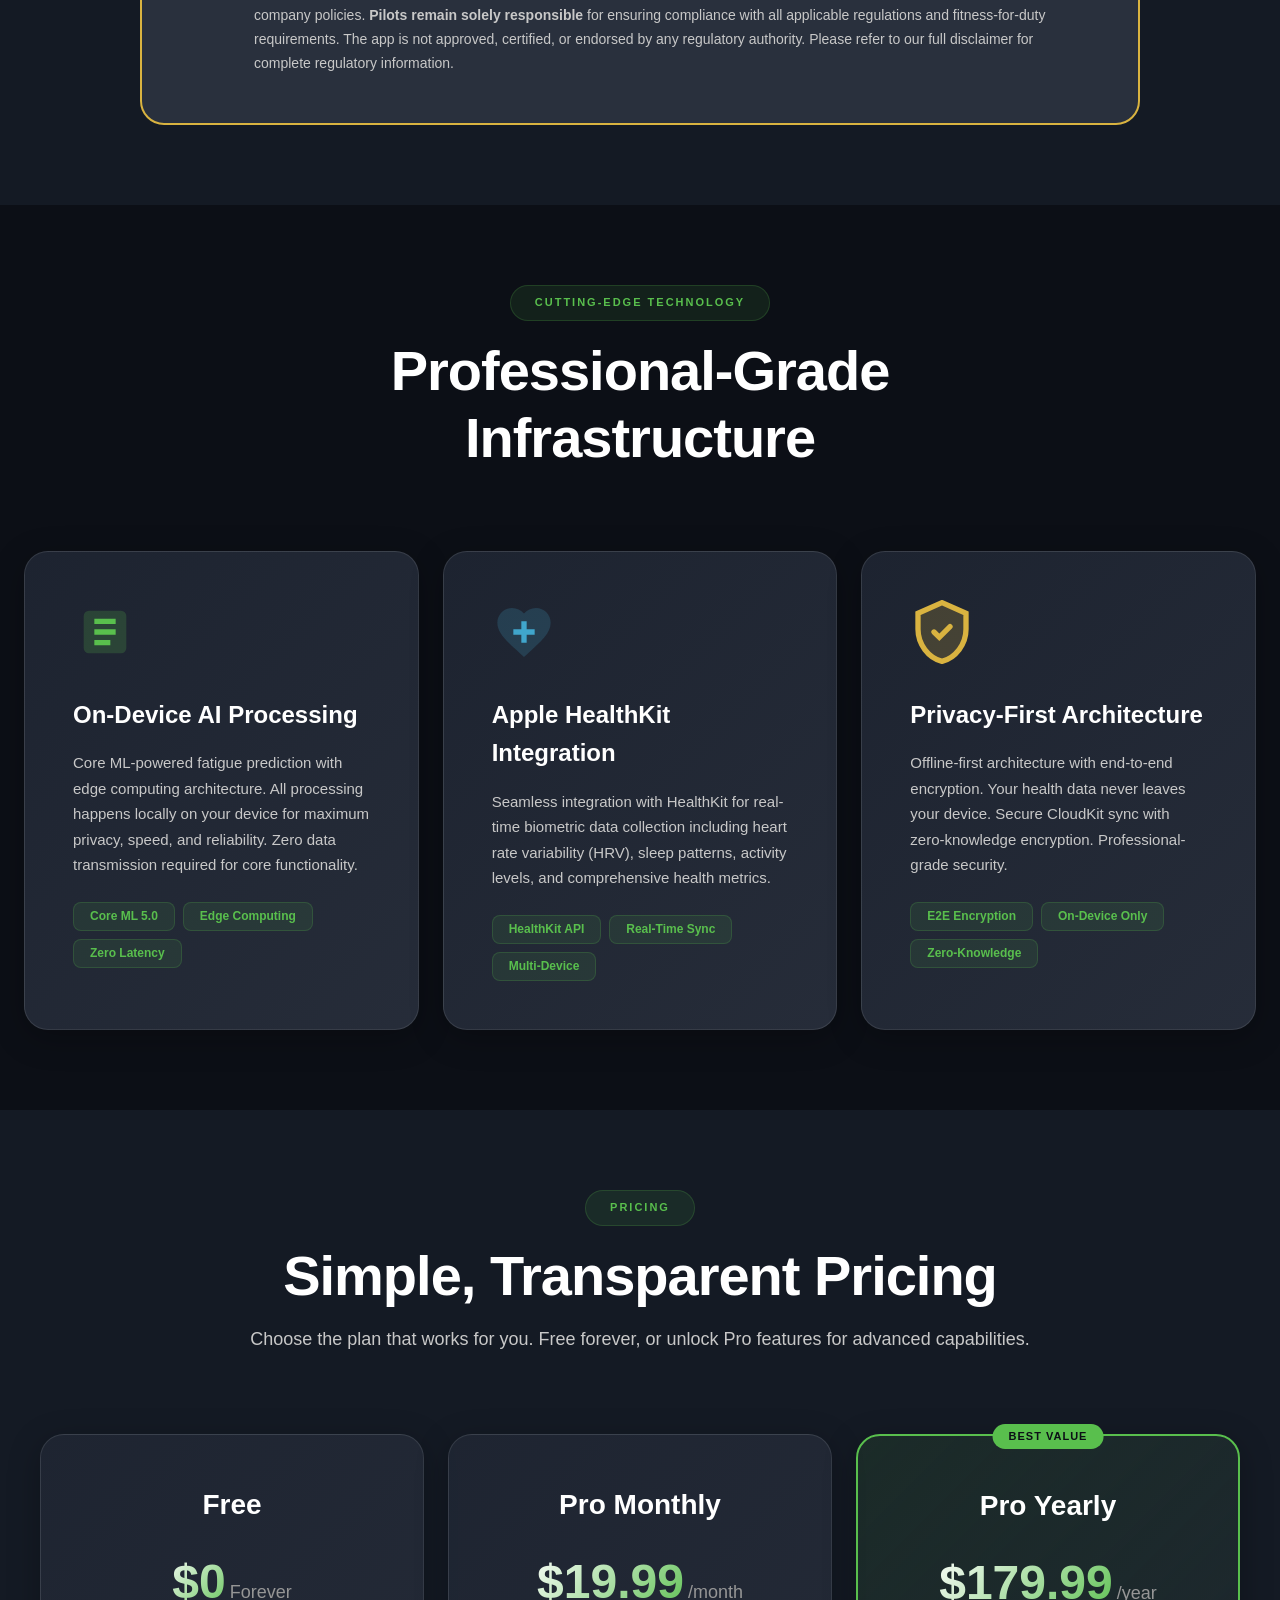
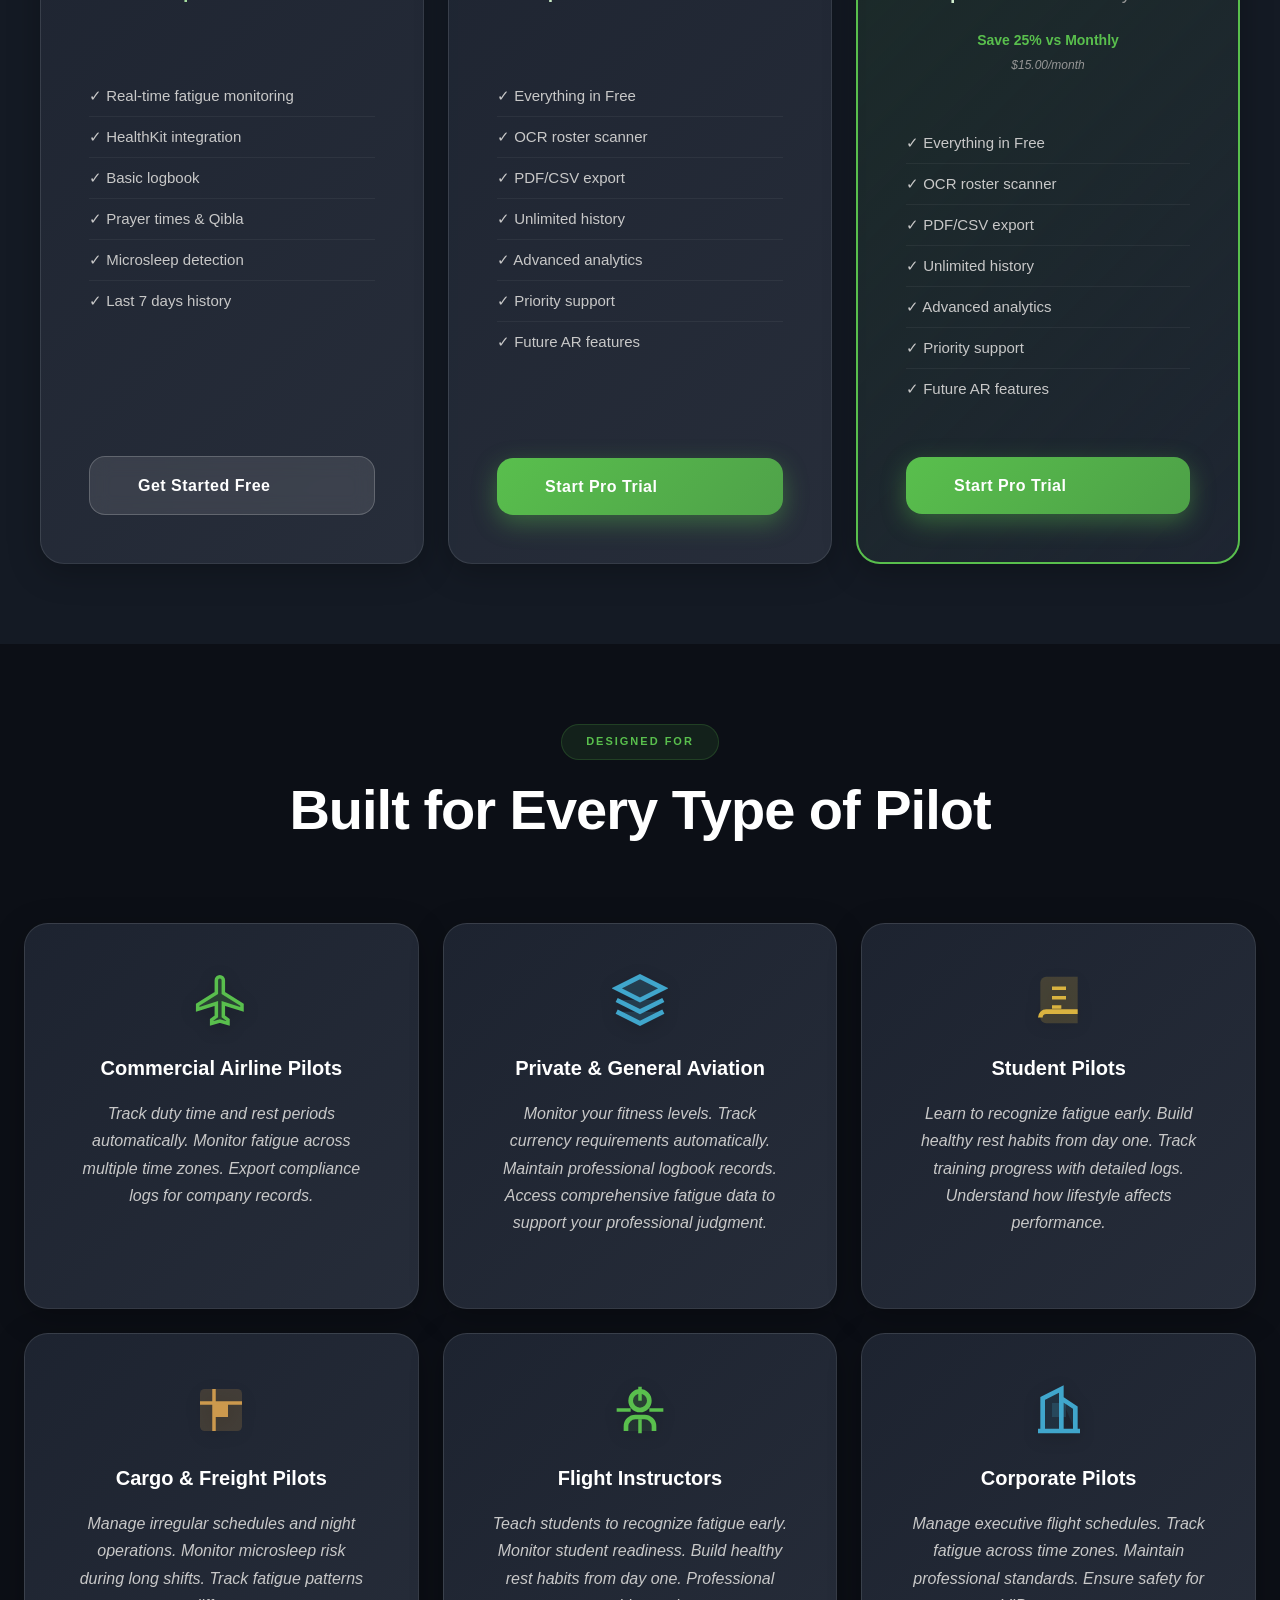
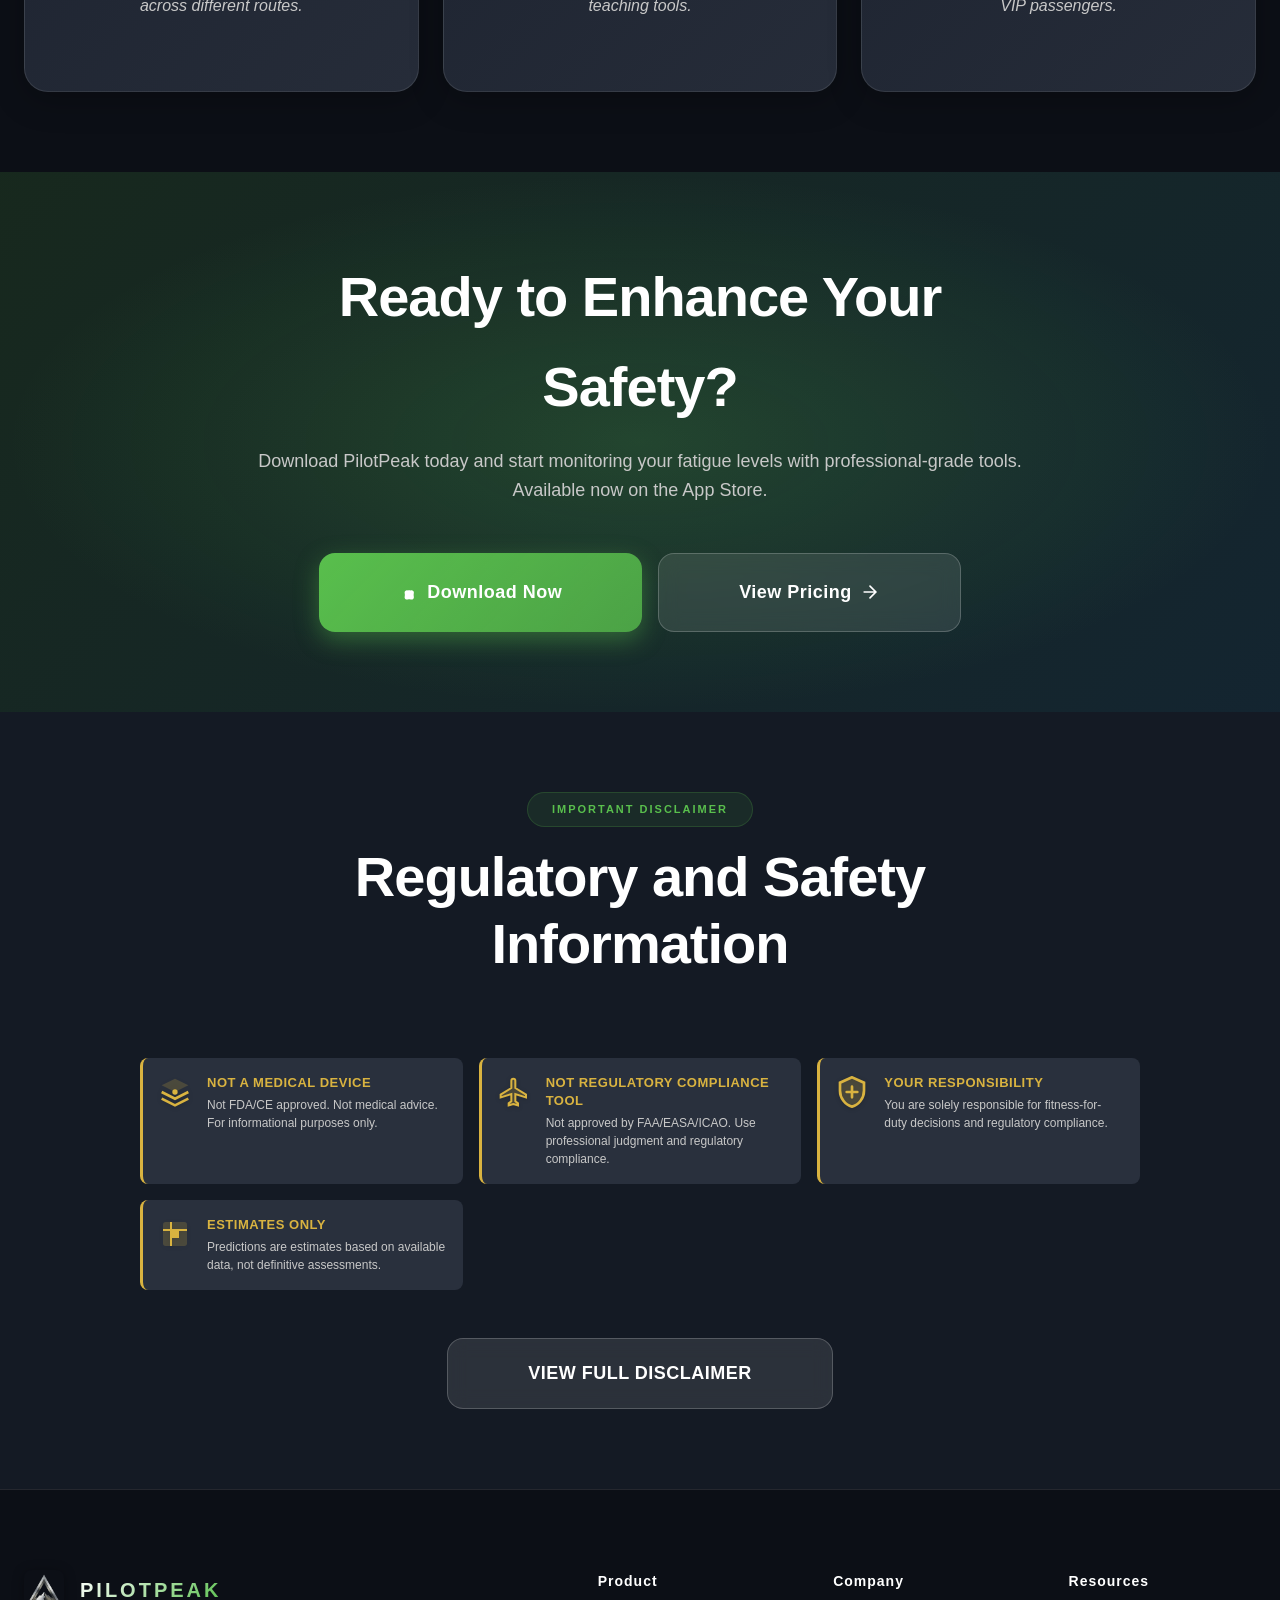
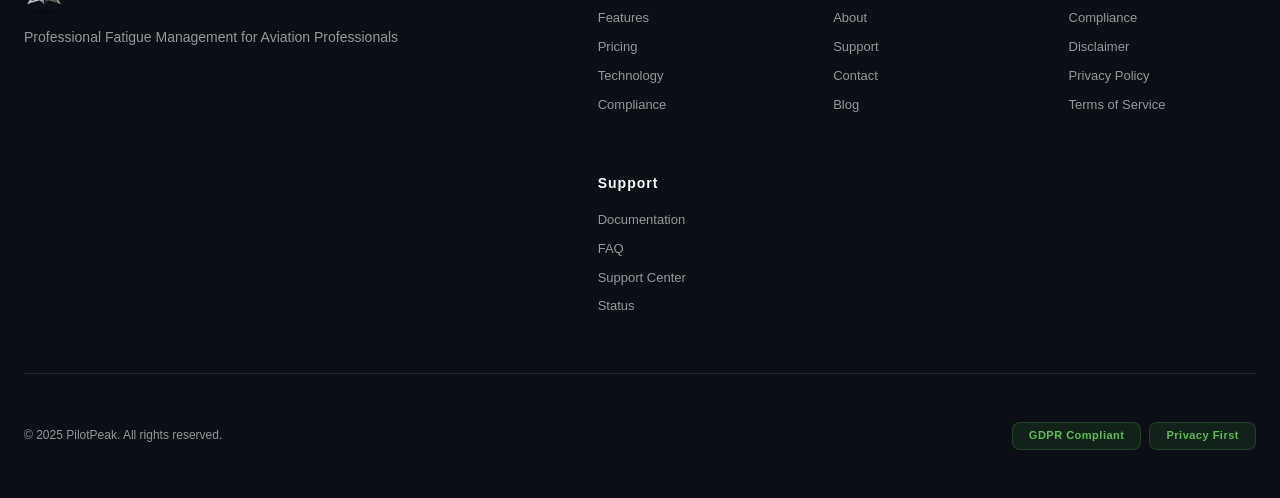
==== commit 4f8466da: "Website: gate enterprise demo form (hidden until reveal; success state after submit) Made-with: Curs" ====
--- a/index.html
+++ b/index.html
@@ -197,7 +197,7 @@
                         <li>Team-level operational visibility</li>
                         <li>Pilot-facing app + enterprise ops workflow</li>
                     </ul>
-                    <a href="#enterprise-demo-request" class="btn btn-primary">Request Enterprise Demo</a>
+                    <a href="#enterprise-demo-request" class="btn btn-primary js-open-enterprise-form">Request Enterprise Demo</a>
                     <p class="product-note">Demo access is shared after request review.</p>
                 </article>
             </div>
@@ -213,41 +213,51 @@
                     <h2 class="section-title-premium">Request Access to PilotPeak Ops</h2>
                     <p class="section-description">Share your details and we will contact you with a guided enterprise demo.</p>
                 </div>
-                <form id="enterprise-demo-form" class="enterprise-form">
-                    <div class="enterprise-form-grid">
-                        <label class="enterprise-field">
-                            <span>Full name</span>
-                            <input type="text" name="name" autocomplete="name" required>
+                <div id="enterprise-form-teaser" class="enterprise-form-teaser">
+                    <p class="enterprise-form-teaser-text">Use the button below when you are ready to send a request.</p>
+                    <button type="button" class="btn btn-primary js-show-enterprise-form">Show request form</button>
+                </div>
+                <div id="enterprise-form-wrapper" class="enterprise-form-wrapper is-hidden">
+                    <form id="enterprise-demo-form" class="enterprise-form">
+                        <div class="enterprise-form-grid">
+                            <label class="enterprise-field">
+                                <span>Full name</span>
+                                <input type="text" name="name" autocomplete="name" required>
+                            </label>
+                            <label class="enterprise-field">
+                                <span>Work email</span>
+                                <input type="email" name="email" autocomplete="email" required>
+                            </label>
+                            <label class="enterprise-field">
+                                <span>Company / operator</span>
+                                <input type="text" name="company" autocomplete="organization" required>
+                            </label>
+                            <label class="enterprise-field">
+                                <span>Fleet size</span>
+                                <select name="fleet" required>
+                                    <option value="" selected disabled>Select</option>
+                                    <option value="1-20">1-20 aircraft</option>
+                                    <option value="21-100">21-100 aircraft</option>
+                                    <option value="101-500">101-500 aircraft</option>
+                                    <option value="500+">500+ aircraft</option>
+                                </select>
+                            </label>
+                        </div>
+                        <label class="enterprise-field enterprise-field-full">
+                            <span>What are you evaluating?</span>
+                            <textarea name="message" rows="4" placeholder="Example: FRMS support workflows, roster integration, pilot readiness visibility."></textarea>
                         </label>
-                        <label class="enterprise-field">
-                            <span>Work email</span>
-                            <input type="email" name="email" autocomplete="email" required>
-                        </label>
-                        <label class="enterprise-field">
-                            <span>Company / operator</span>
-                            <input type="text" name="company" autocomplete="organization" required>
-                        </label>
-                        <label class="enterprise-field">
-                            <span>Fleet size</span>
-                            <select name="fleet" required>
-                                <option value="" selected disabled>Select</option>
-                                <option value="1-20">1-20 aircraft</option>
-                                <option value="21-100">21-100 aircraft</option>
-                                <option value="101-500">101-500 aircraft</option>
-                                <option value="500+">500+ aircraft</option>
-                            </select>
-                        </label>
-                    </div>
-                    <label class="enterprise-field enterprise-field-full">
-                        <span>What are you evaluating?</span>
-                        <textarea name="message" rows="4" placeholder="Example: FRMS support workflows, roster integration, pilot readiness visibility."></textarea>
-                    </label>
-                    <div class="enterprise-form-actions">
-                        <button type="submit" class="btn btn-primary">Submit Request</button>
-                        <p class="enterprise-form-note">By submitting, you agree to be contacted regarding enterprise demo access.</p>
-                    </div>
-                    <p id="enterprise-form-status" class="enterprise-form-status" aria-live="polite"></p>
-                </form>
+                        <div class="enterprise-form-actions">
+                            <button type="submit" class="btn btn-primary">Submit Request</button>
+                            <p class="enterprise-form-note">By submitting, you agree to be contacted regarding enterprise demo access.</p>
+                        </div>
+                        <p id="enterprise-form-status" class="enterprise-form-status" aria-live="polite"></p>
+                    </form>
+                </div>
+                <div id="enterprise-form-success" class="enterprise-form-success is-hidden" role="status" aria-live="polite">
+                    <p class="enterprise-form-success-title">Request received</p>
+                    <p>Thank you. Our team will contact you shortly.</p>
+                </div>
             </div>
         </div>
     </section>
--- a/styles.css
+++ b/styles.css
@@ -884,8 +884,49 @@
     box-shadow: var(--shadow-card);
 }
 
+.is-hidden {
+    display: none !important;
+}
+
+.enterprise-form-teaser {
+    margin-top: var(--spacing-l);
+    text-align: center;
+}
+
+.enterprise-form-teaser-text {
+    margin: 0 0 var(--spacing-m);
+    font-size: 14px;
+    color: var(--text-secondary);
+}
+
+.enterprise-form-wrapper {
+    margin-top: var(--spacing-l);
+}
+
+.enterprise-form-success {
+    margin-top: var(--spacing-l);
+    padding: var(--spacing-l);
+    border-radius: var(--radius-m);
+    border: 1px solid rgba(89, 191, 77, 0.35);
+    background: rgba(89, 191, 77, 0.08);
+    text-align: center;
+}
+
+.enterprise-form-success-title {
+    margin: 0 0 8px;
+    font-size: 18px;
+    font-weight: 600;
+    color: var(--text-primary);
+}
+
+.enterprise-form-success p:last-child {
+    margin: 0;
+    font-size: 14px;
+    color: var(--text-secondary);
+}
+
 .enterprise-form {
-    margin-top: var(--spacing-l);
+    margin-top: 0;
 }
 
 .enterprise-form-grid {
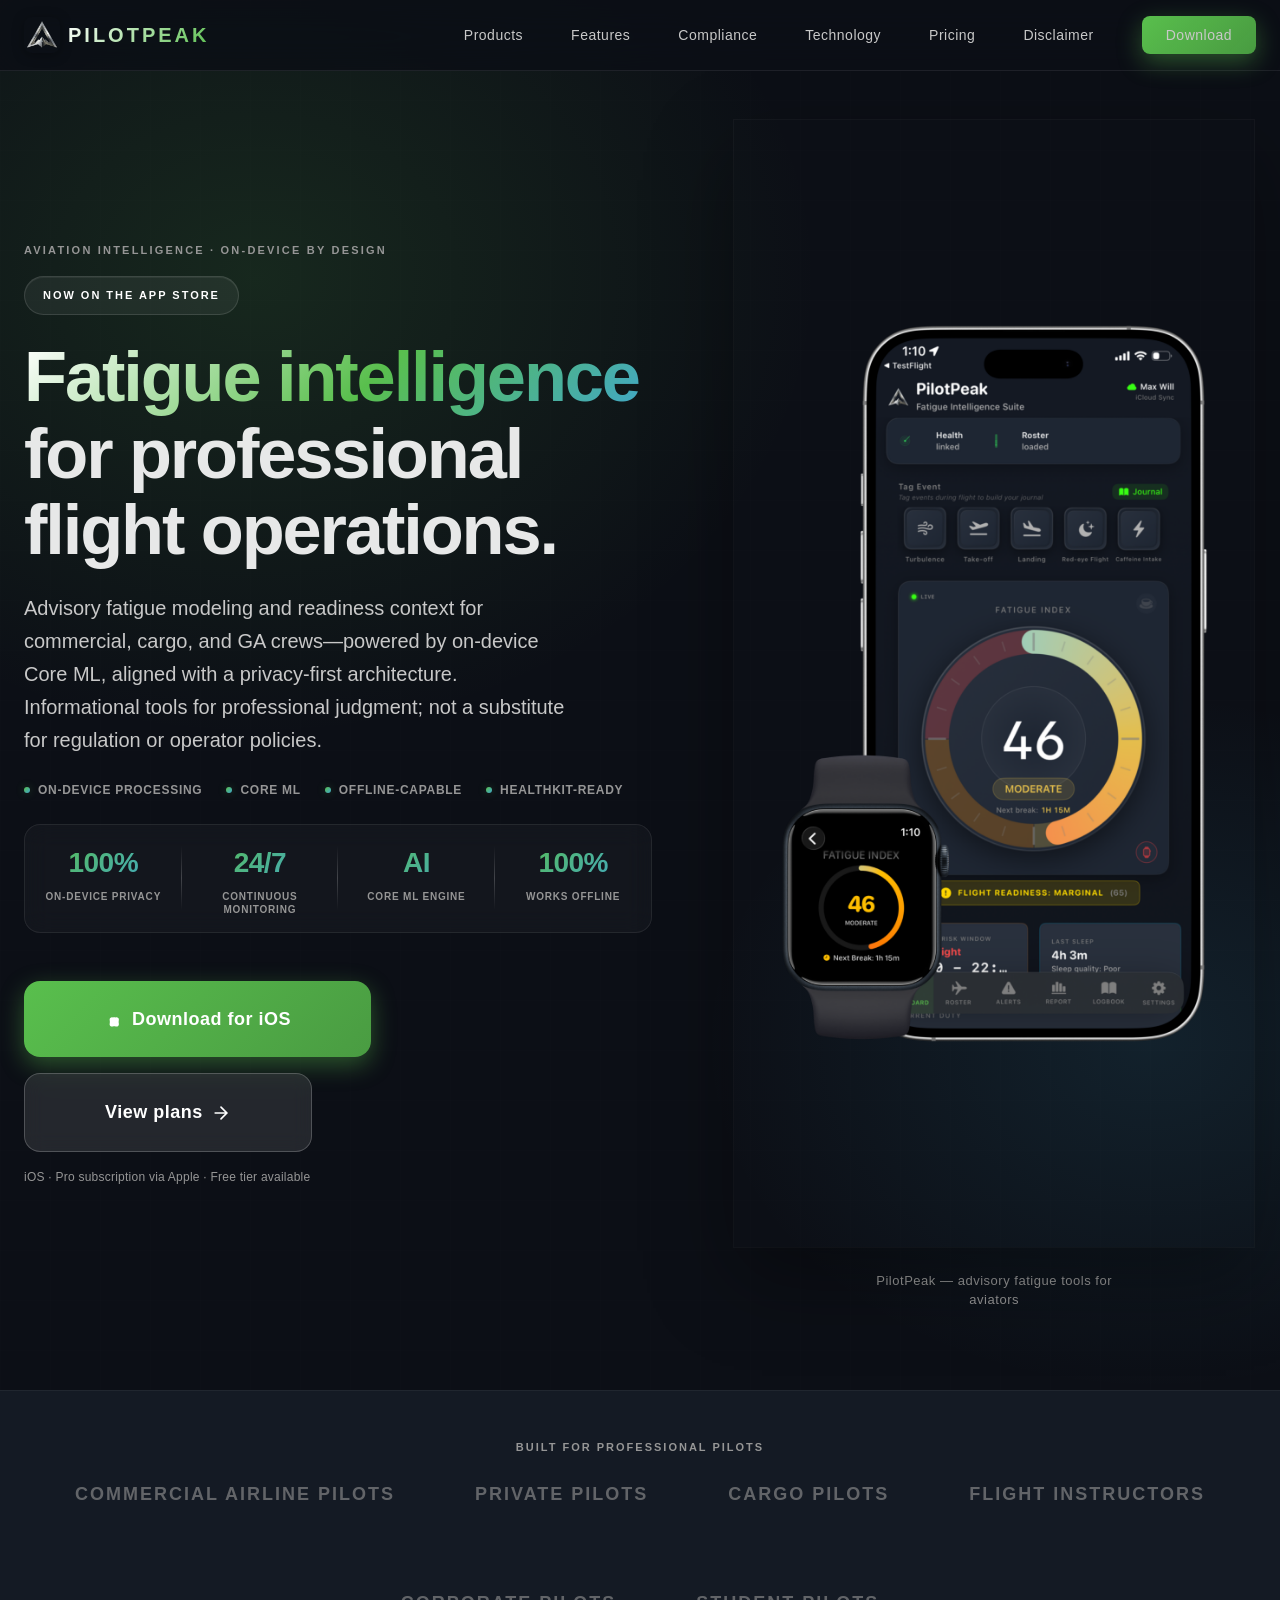
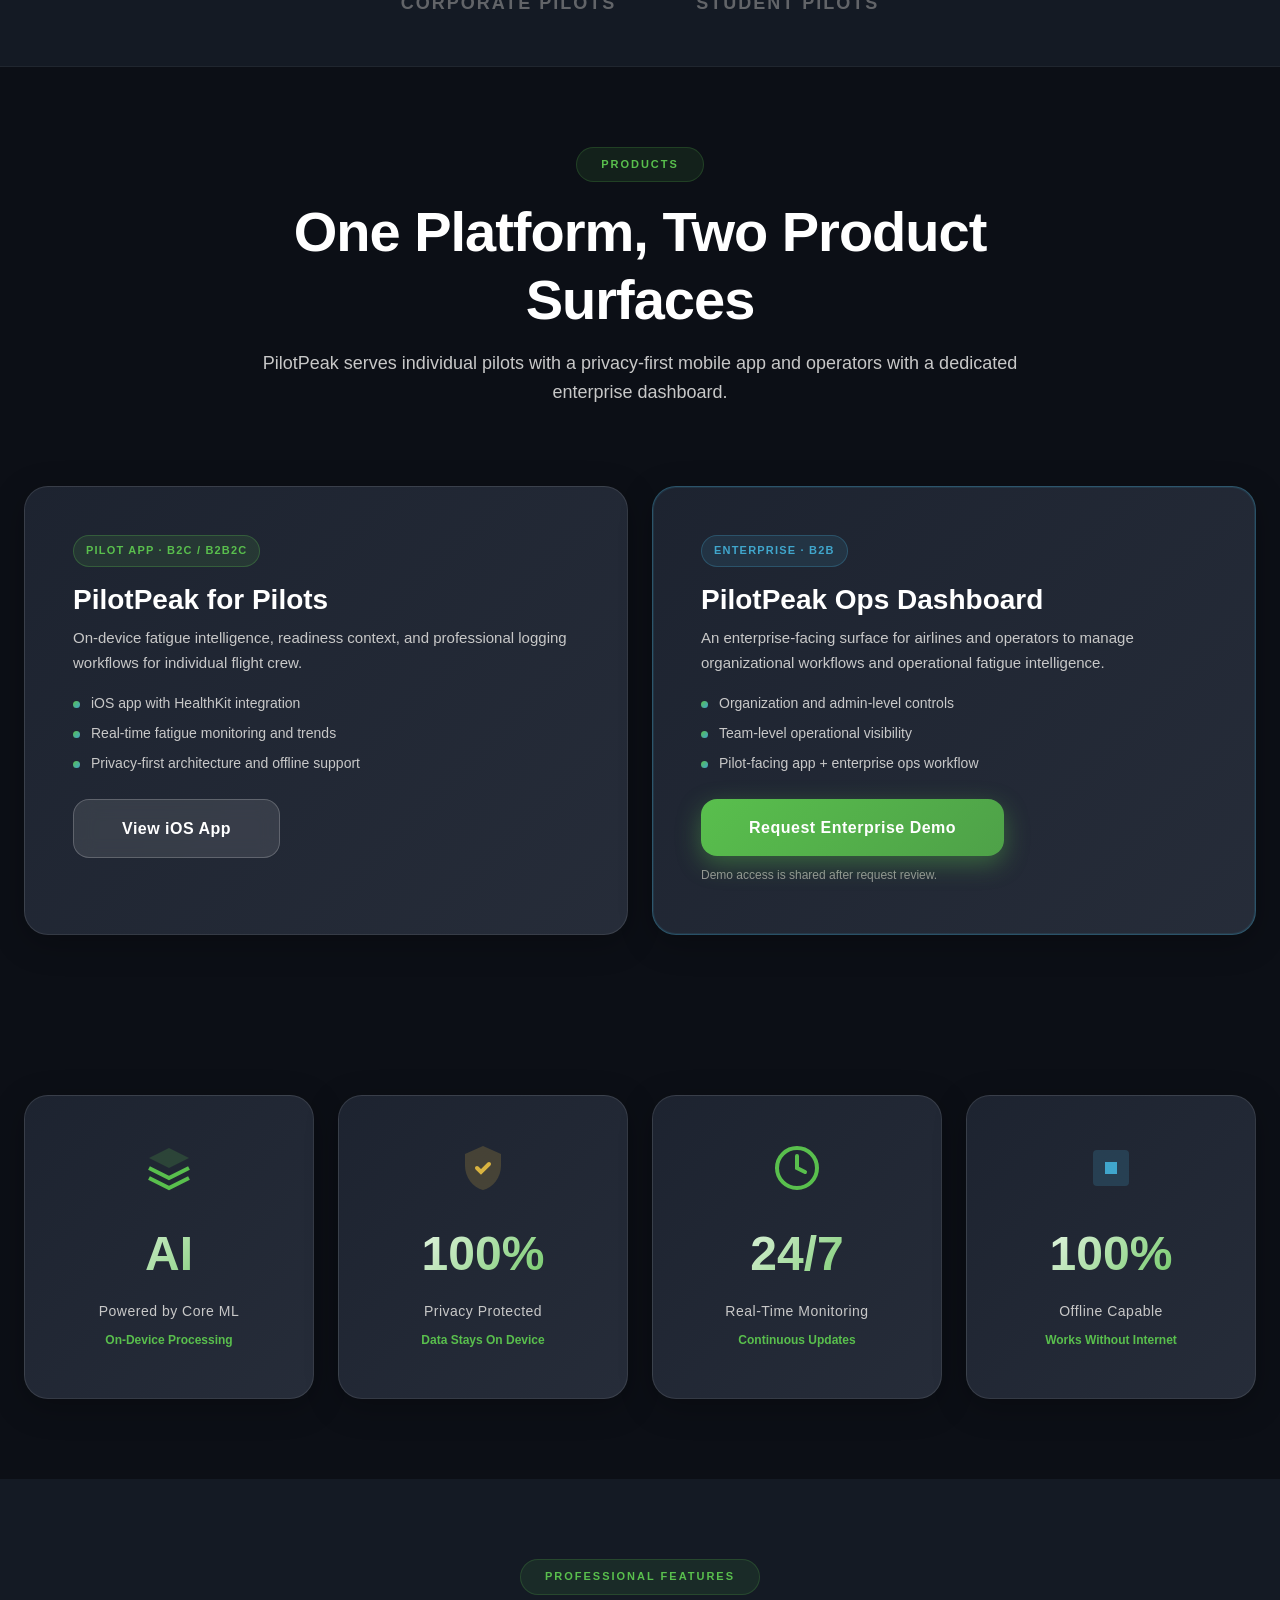
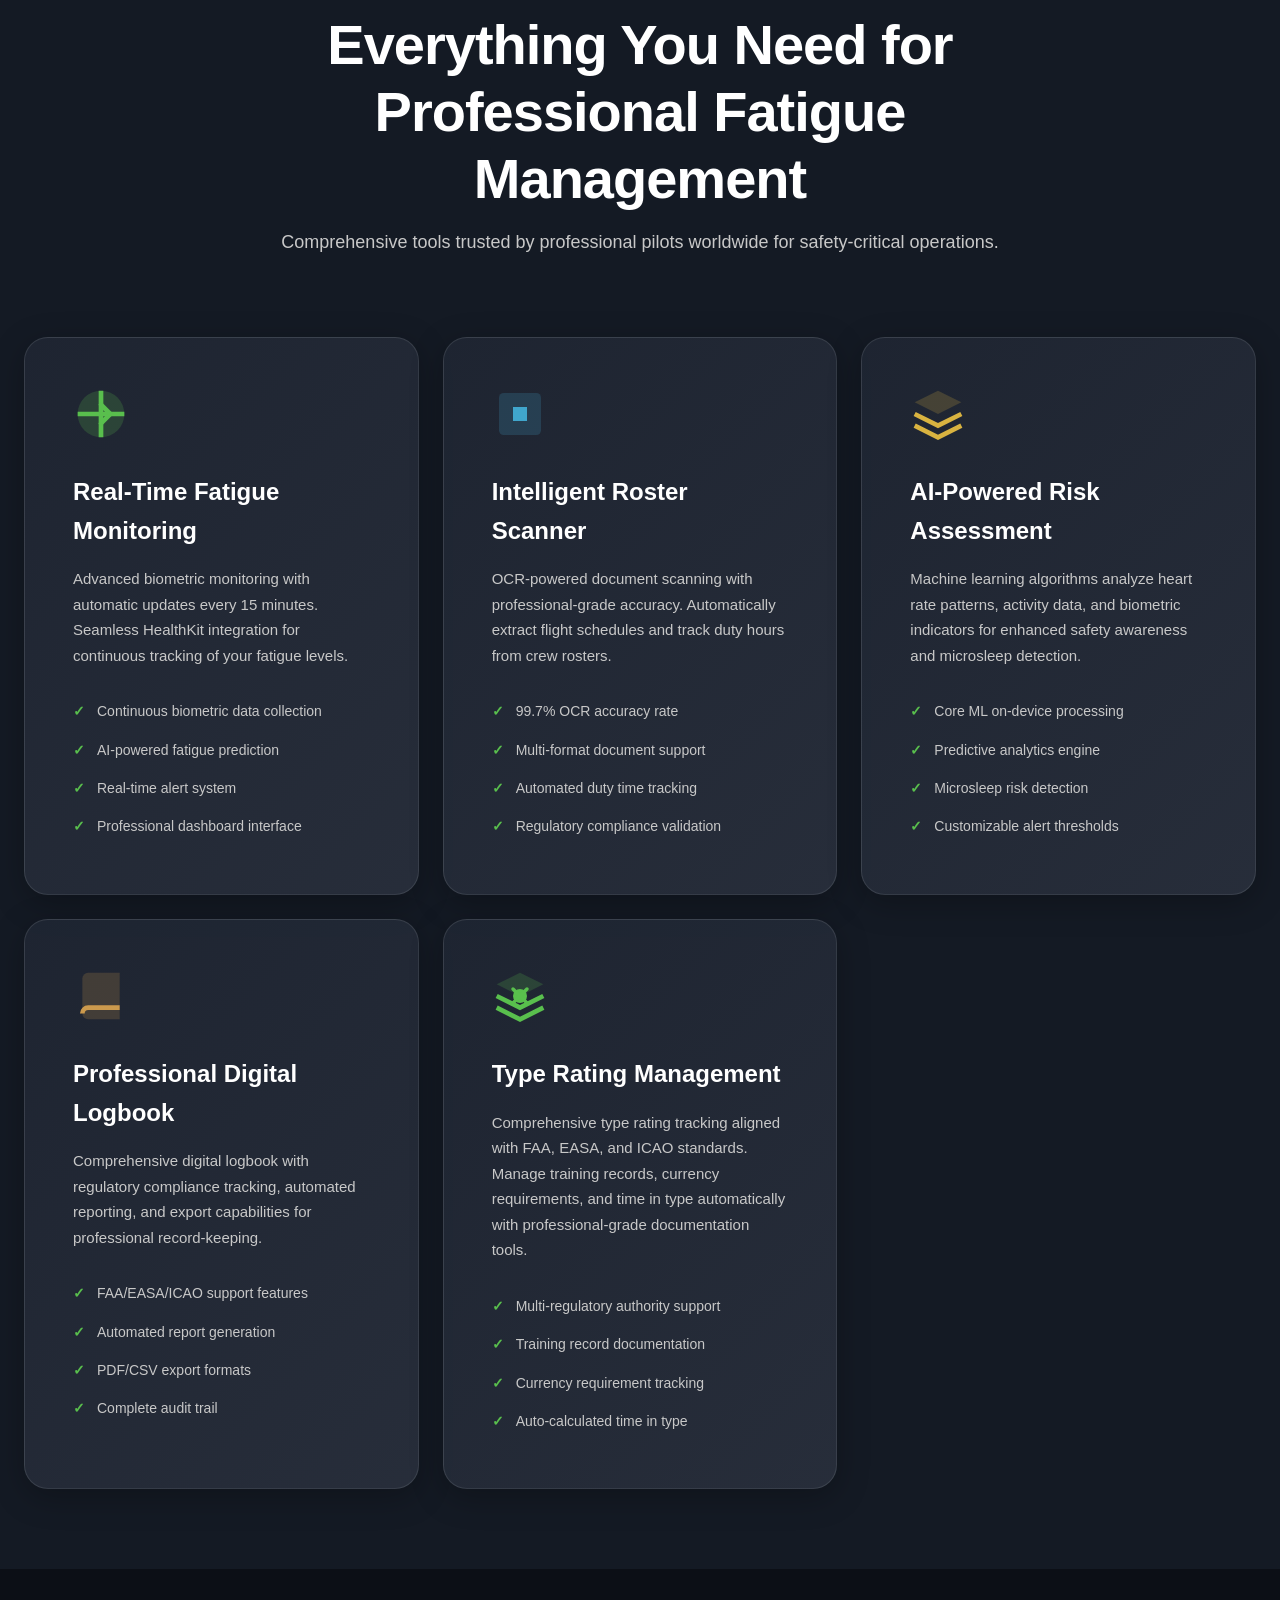
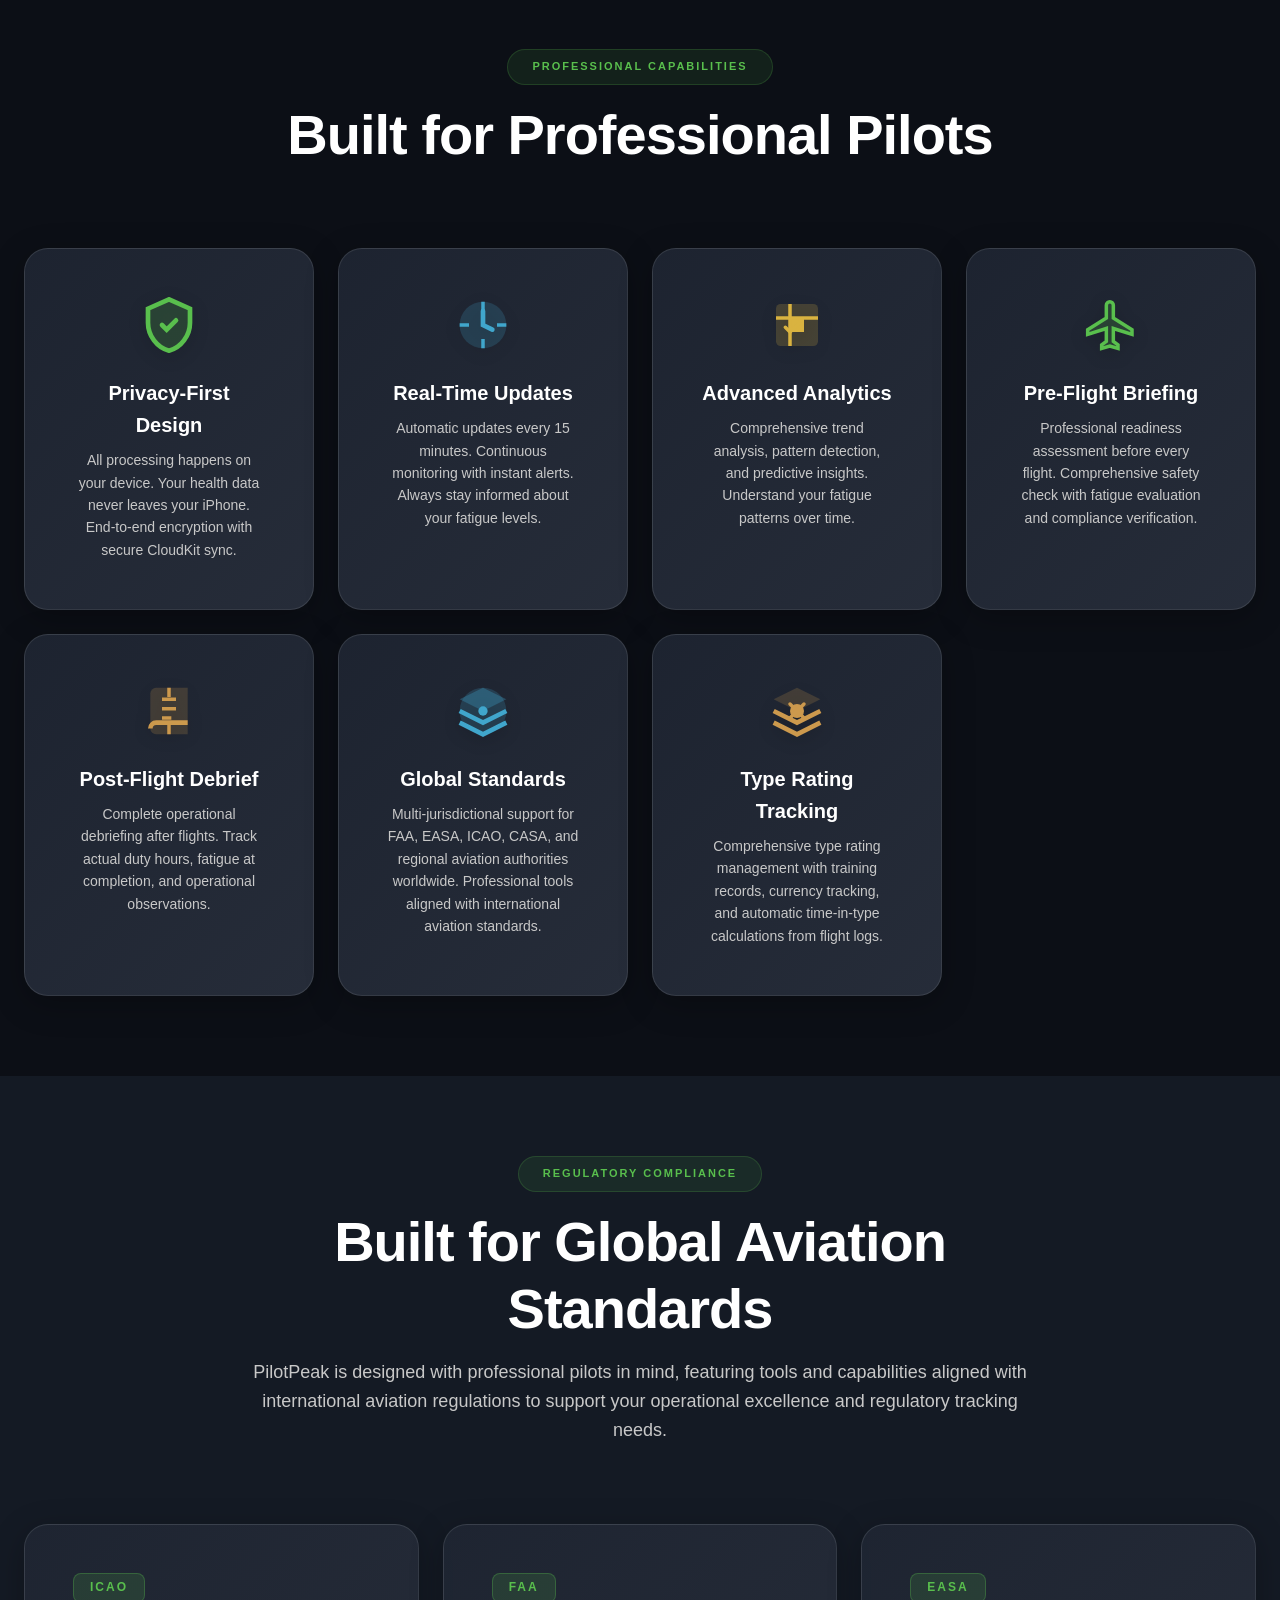
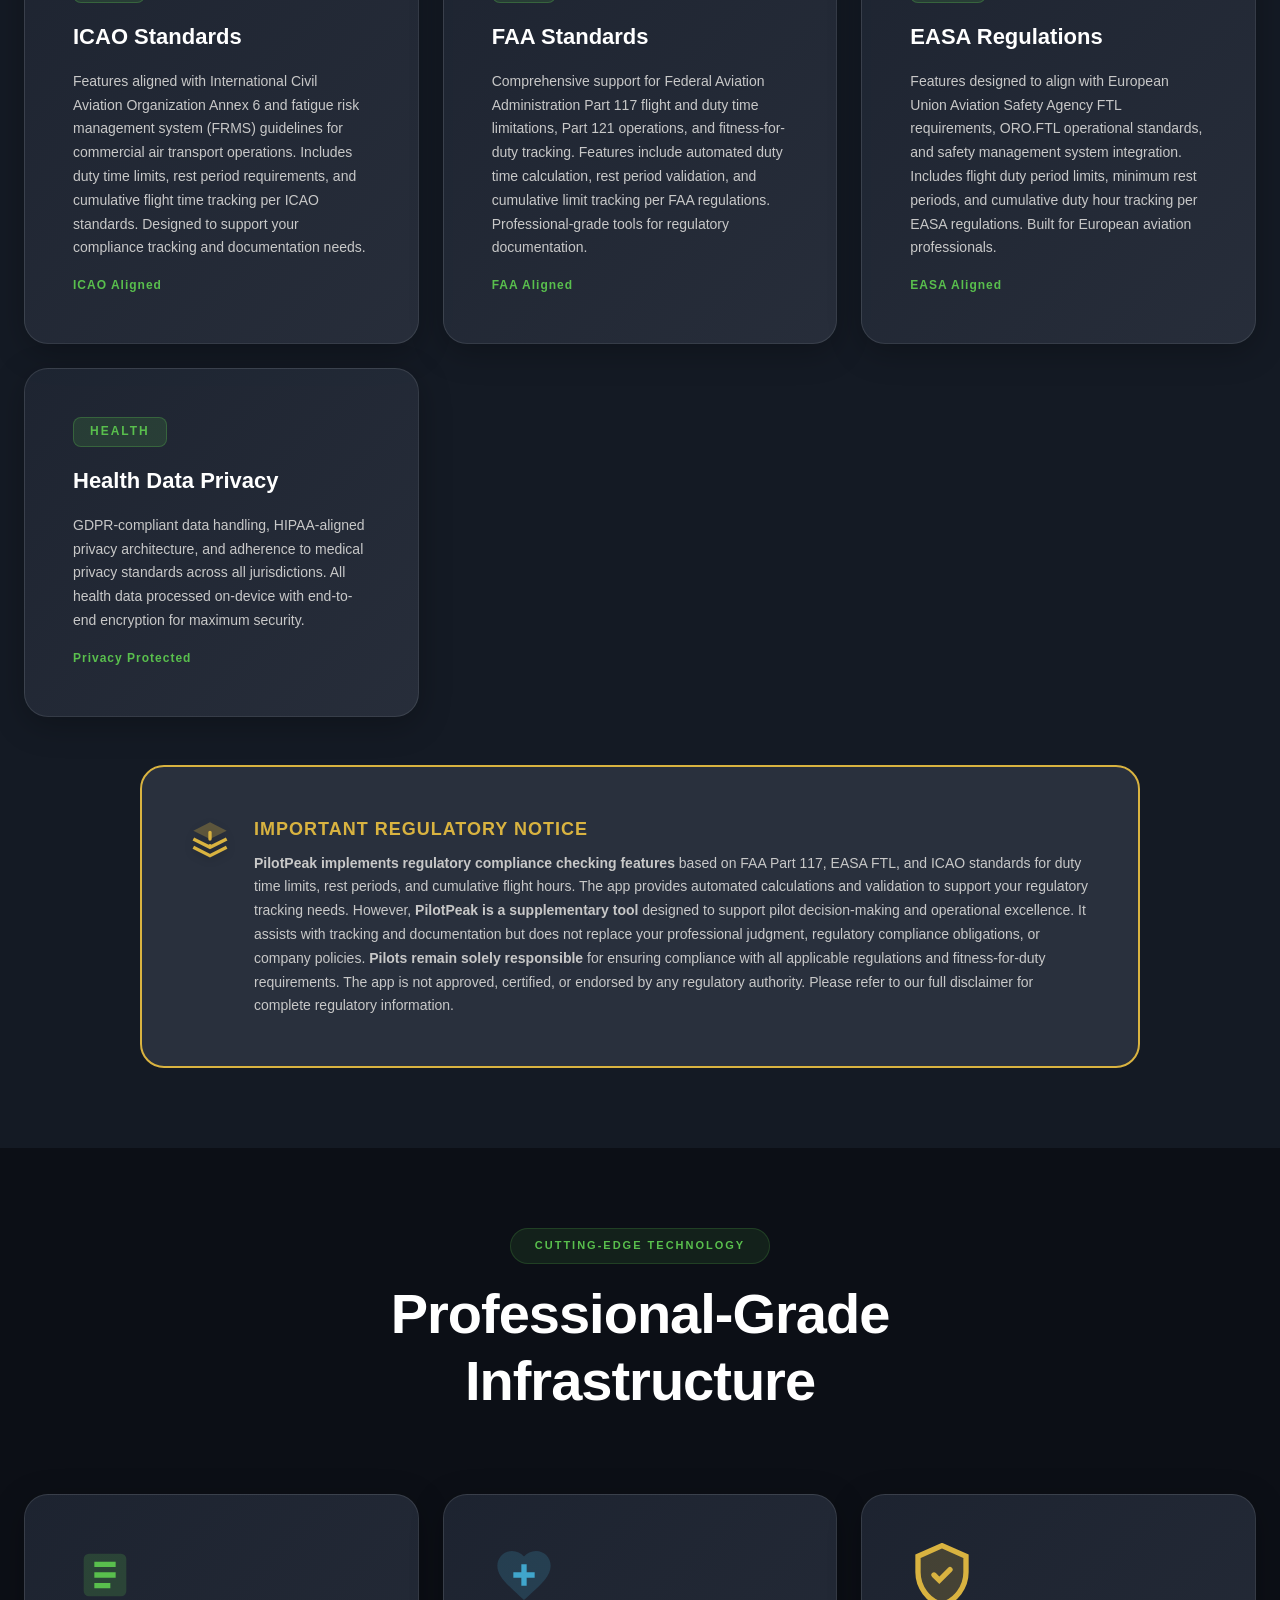
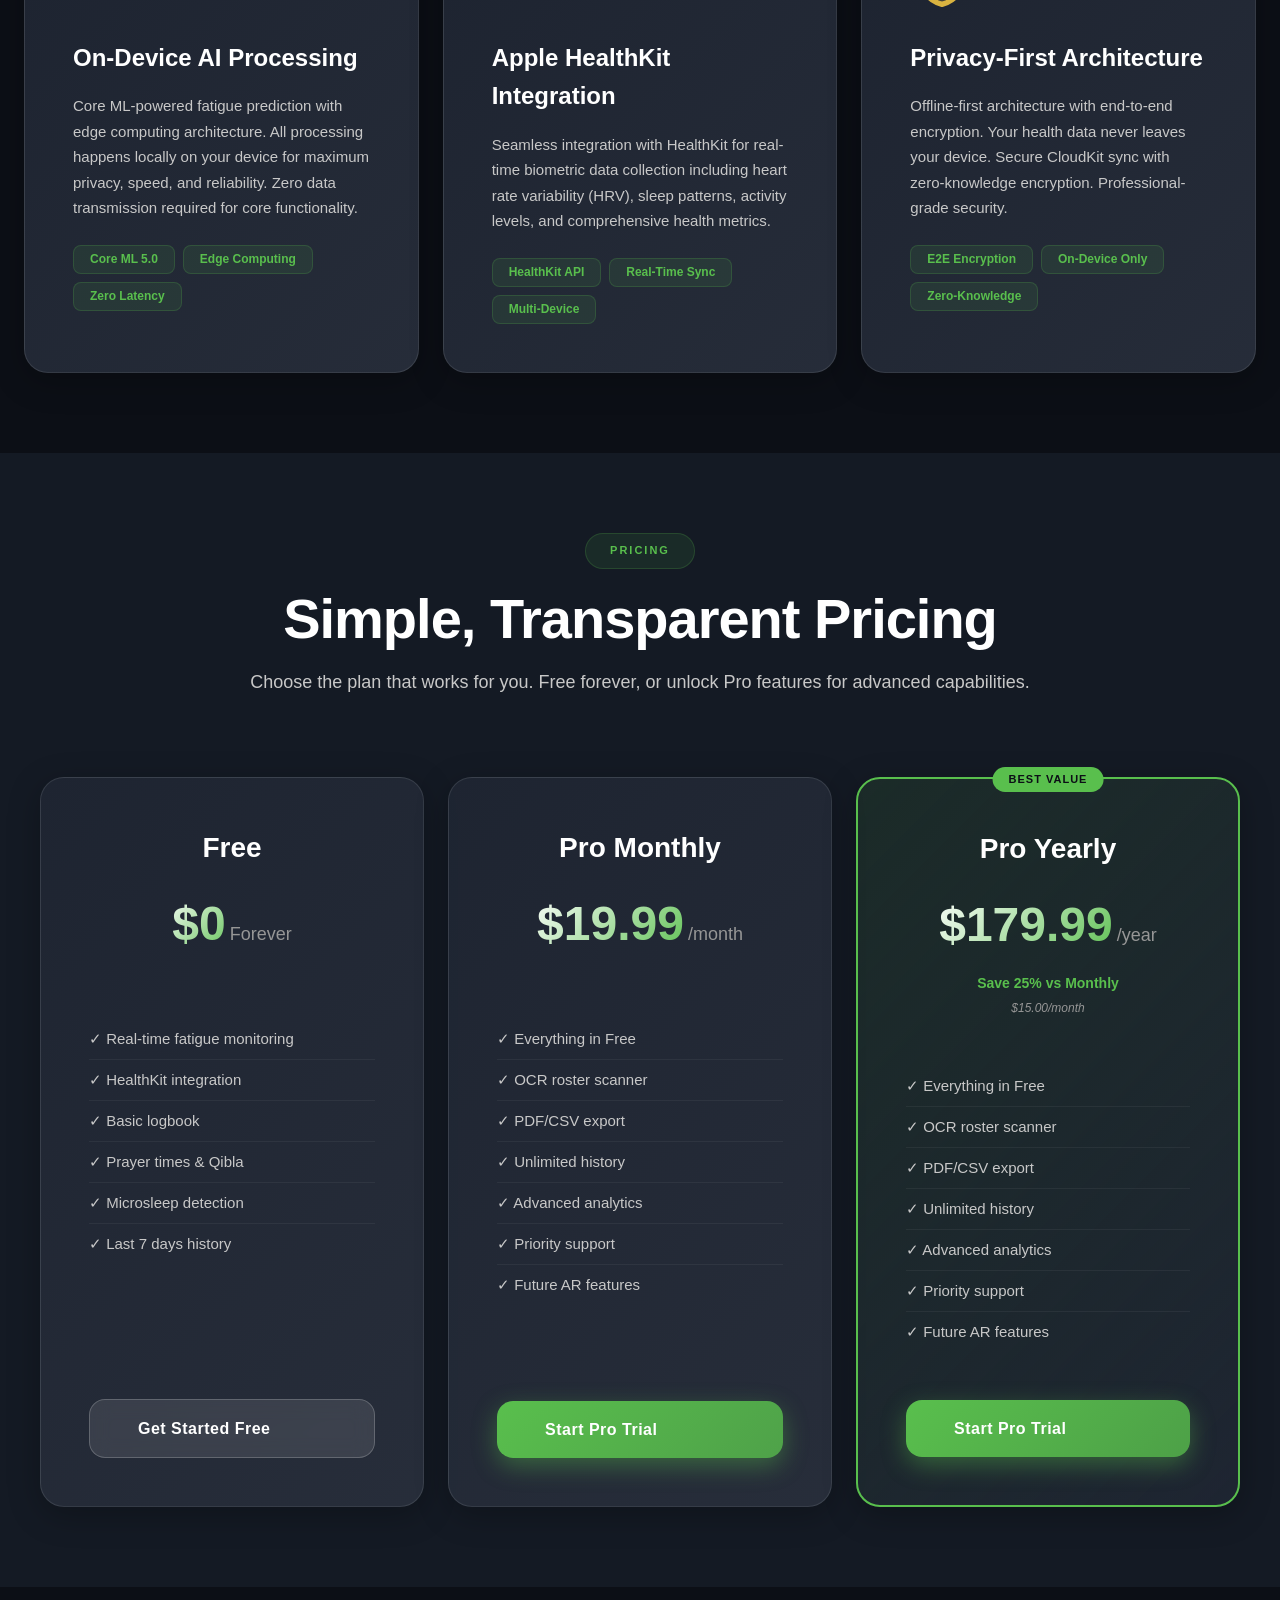
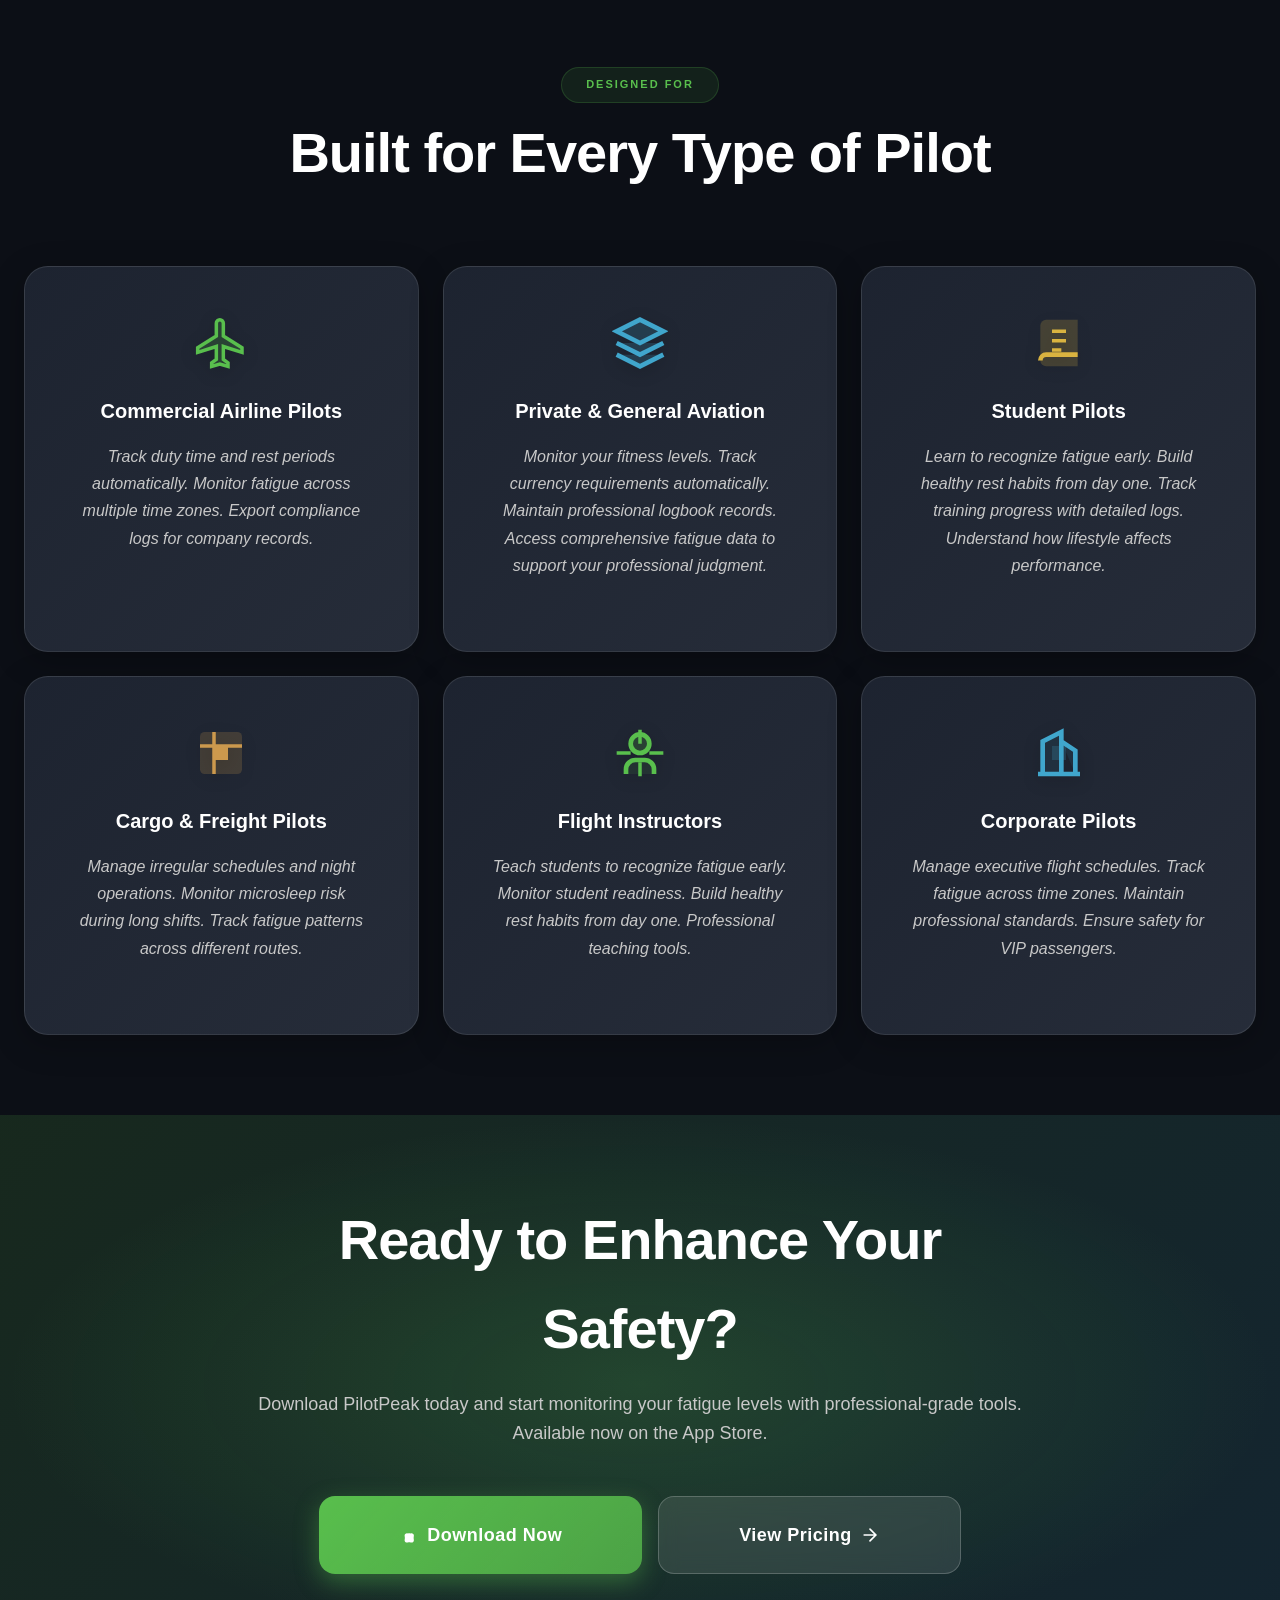
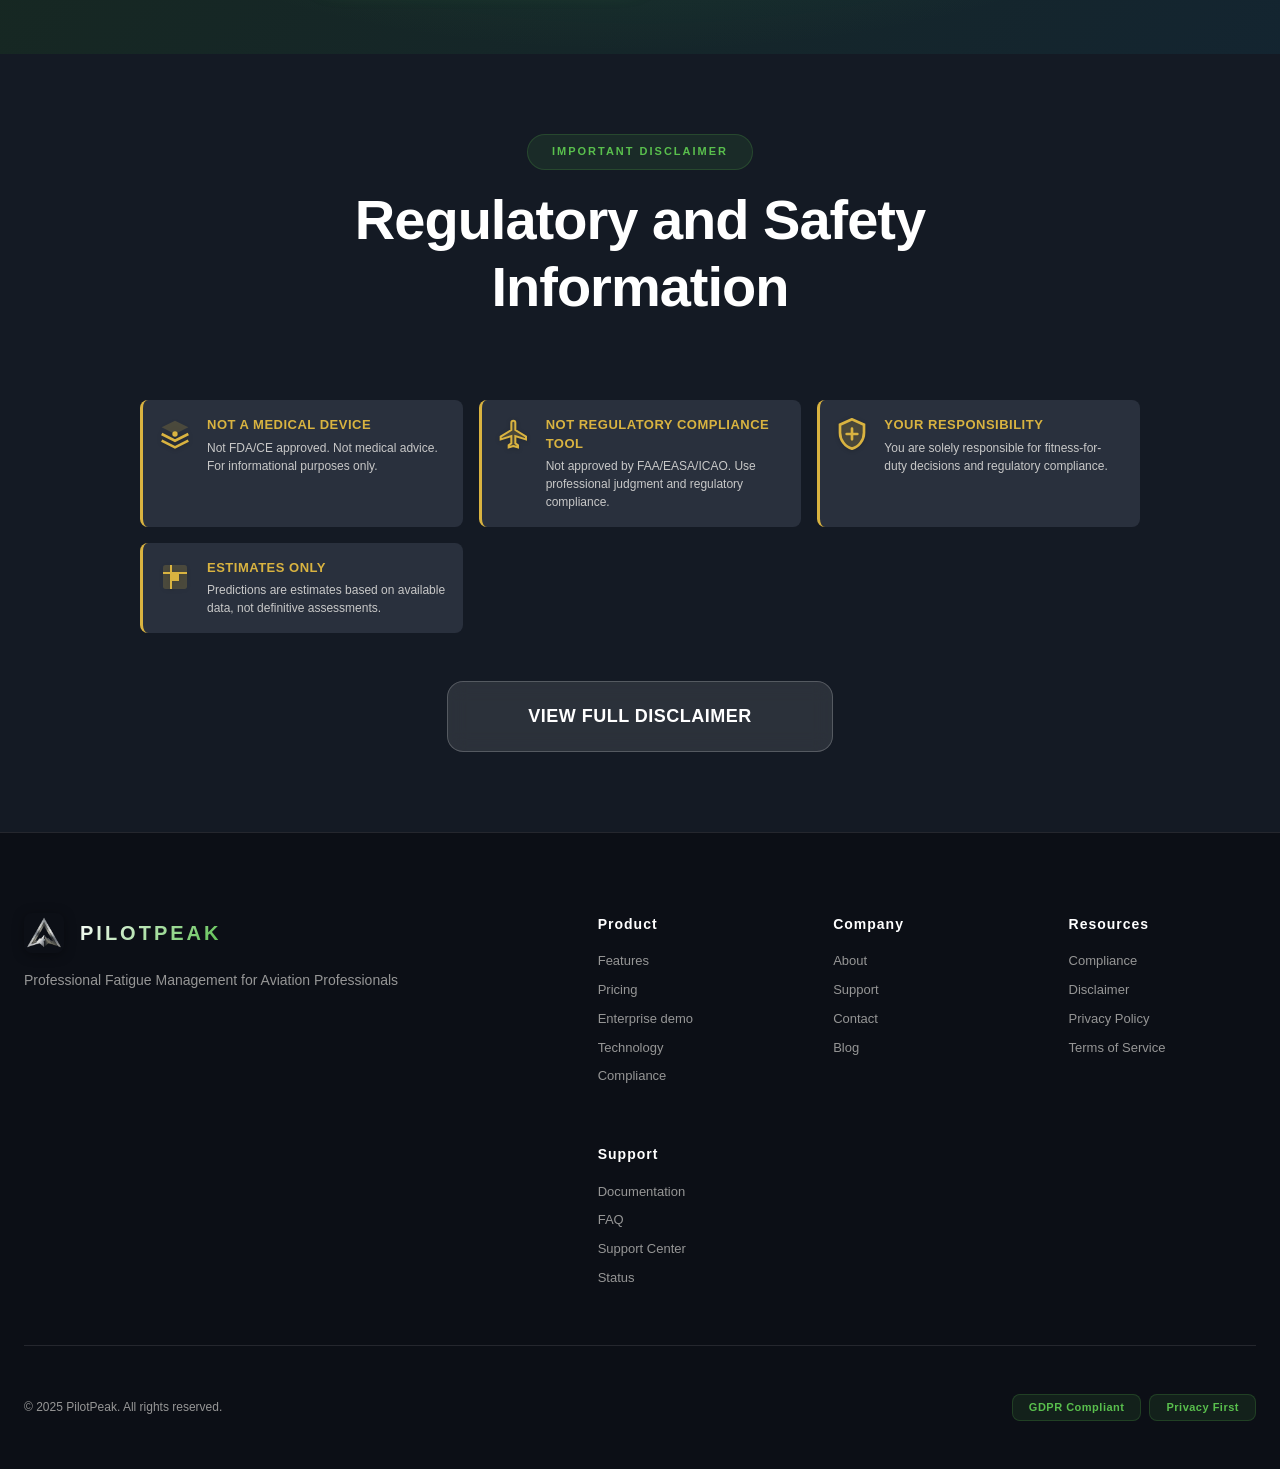
==== commit 2412262f: "Website: move enterprise demo request to dedicated enterprise-demo.html page Made-with: Cursor" ====
--- a/index.html
+++ b/index.html
@@ -197,67 +197,9 @@
                         <li>Team-level operational visibility</li>
                         <li>Pilot-facing app + enterprise ops workflow</li>
                     </ul>
-                    <a href="#enterprise-demo-request" class="btn btn-primary js-open-enterprise-form">Request Enterprise Demo</a>
+                    <a href="enterprise-demo.html" class="btn btn-primary">Request Enterprise Demo</a>
                     <p class="product-note">Demo access is shared after request review.</p>
                 </article>
-            </div>
-        </div>
-    </section>
-
-    <!-- Enterprise Demo Request -->
-    <section id="enterprise-demo-request" class="enterprise-request-section">
-        <div class="container">
-            <div class="enterprise-request-card">
-                <div class="section-header">
-                    <span class="section-label">ENTERPRISE REQUEST</span>
-                    <h2 class="section-title-premium">Request Access to PilotPeak Ops</h2>
-                    <p class="section-description">Share your details and we will contact you with a guided enterprise demo.</p>
-                </div>
-                <div id="enterprise-form-teaser" class="enterprise-form-teaser">
-                    <p class="enterprise-form-teaser-text">Use the button below when you are ready to send a request.</p>
-                    <button type="button" class="btn btn-primary js-show-enterprise-form">Show request form</button>
-                </div>
-                <div id="enterprise-form-wrapper" class="enterprise-form-wrapper is-hidden">
-                    <form id="enterprise-demo-form" class="enterprise-form">
-                        <div class="enterprise-form-grid">
-                            <label class="enterprise-field">
-                                <span>Full name</span>
-                                <input type="text" name="name" autocomplete="name" required>
-                            </label>
-                            <label class="enterprise-field">
-                                <span>Work email</span>
-                                <input type="email" name="email" autocomplete="email" required>
-                            </label>
-                            <label class="enterprise-field">
-                                <span>Company / operator</span>
-                                <input type="text" name="company" autocomplete="organization" required>
-                            </label>
-                            <label class="enterprise-field">
-                                <span>Fleet size</span>
-                                <select name="fleet" required>
-                                    <option value="" selected disabled>Select</option>
-                                    <option value="1-20">1-20 aircraft</option>
-                                    <option value="21-100">21-100 aircraft</option>
-                                    <option value="101-500">101-500 aircraft</option>
-                                    <option value="500+">500+ aircraft</option>
-                                </select>
-                            </label>
-                        </div>
-                        <label class="enterprise-field enterprise-field-full">
-                            <span>What are you evaluating?</span>
-                            <textarea name="message" rows="4" placeholder="Example: FRMS support workflows, roster integration, pilot readiness visibility."></textarea>
-                        </label>
-                        <div class="enterprise-form-actions">
-                            <button type="submit" class="btn btn-primary">Submit Request</button>
-                            <p class="enterprise-form-note">By submitting, you agree to be contacted regarding enterprise demo access.</p>
-                        </div>
-                        <p id="enterprise-form-status" class="enterprise-form-status" aria-live="polite"></p>
-                    </form>
-                </div>
-                <div id="enterprise-form-success" class="enterprise-form-success is-hidden" role="status" aria-live="polite">
-                    <p class="enterprise-form-success-title">Request received</p>
-                    <p>Thank you. Our team will contact you shortly.</p>
-                </div>
             </div>
         </div>
     </section>
@@ -897,6 +839,7 @@
                             <h4>Product</h4>
                             <a href="#features">Features</a>
                             <a href="#pricing">Pricing</a>
+                            <a href="enterprise-demo.html">Enterprise demo</a>
                             <a href="#technology">Technology</a>
                             <a href="#compliance">Compliance</a>
                         </div>
--- a/styles.css
+++ b/styles.css
@@ -888,17 +888,6 @@
     display: none !important;
 }
 
-.enterprise-form-teaser {
-    margin-top: var(--spacing-l);
-    text-align: center;
-}
-
-.enterprise-form-teaser-text {
-    margin: 0 0 var(--spacing-m);
-    font-size: 14px;
-    color: var(--text-secondary);
-}
-
 .enterprise-form-wrapper {
     margin-top: var(--spacing-l);
 }
@@ -923,6 +912,38 @@
     margin: 0;
     font-size: 14px;
     color: var(--text-secondary);
+}
+
+.enterprise-form-success-back {
+    margin-top: var(--spacing-m) !important;
+}
+
+.enterprise-form-success-back .enterprise-back-link {
+    display: inline;
+}
+
+body.page-enterprise-demo section {
+    opacity: 1 !important;
+    transform: none !important;
+}
+
+.enterprise-request-page {
+    padding-top: 120px;
+    padding-bottom: var(--spacing-xxl);
+    min-height: calc(100vh - 200px);
+}
+
+.enterprise-back-link {
+    display: inline-block;
+    margin-bottom: var(--spacing-l);
+    color: var(--accent-secondary);
+    text-decoration: none;
+    font-size: 14px;
+    font-weight: 600;
+}
+
+.enterprise-back-link:hover {
+    color: var(--accent-primary);
 }
 
 .enterprise-form {
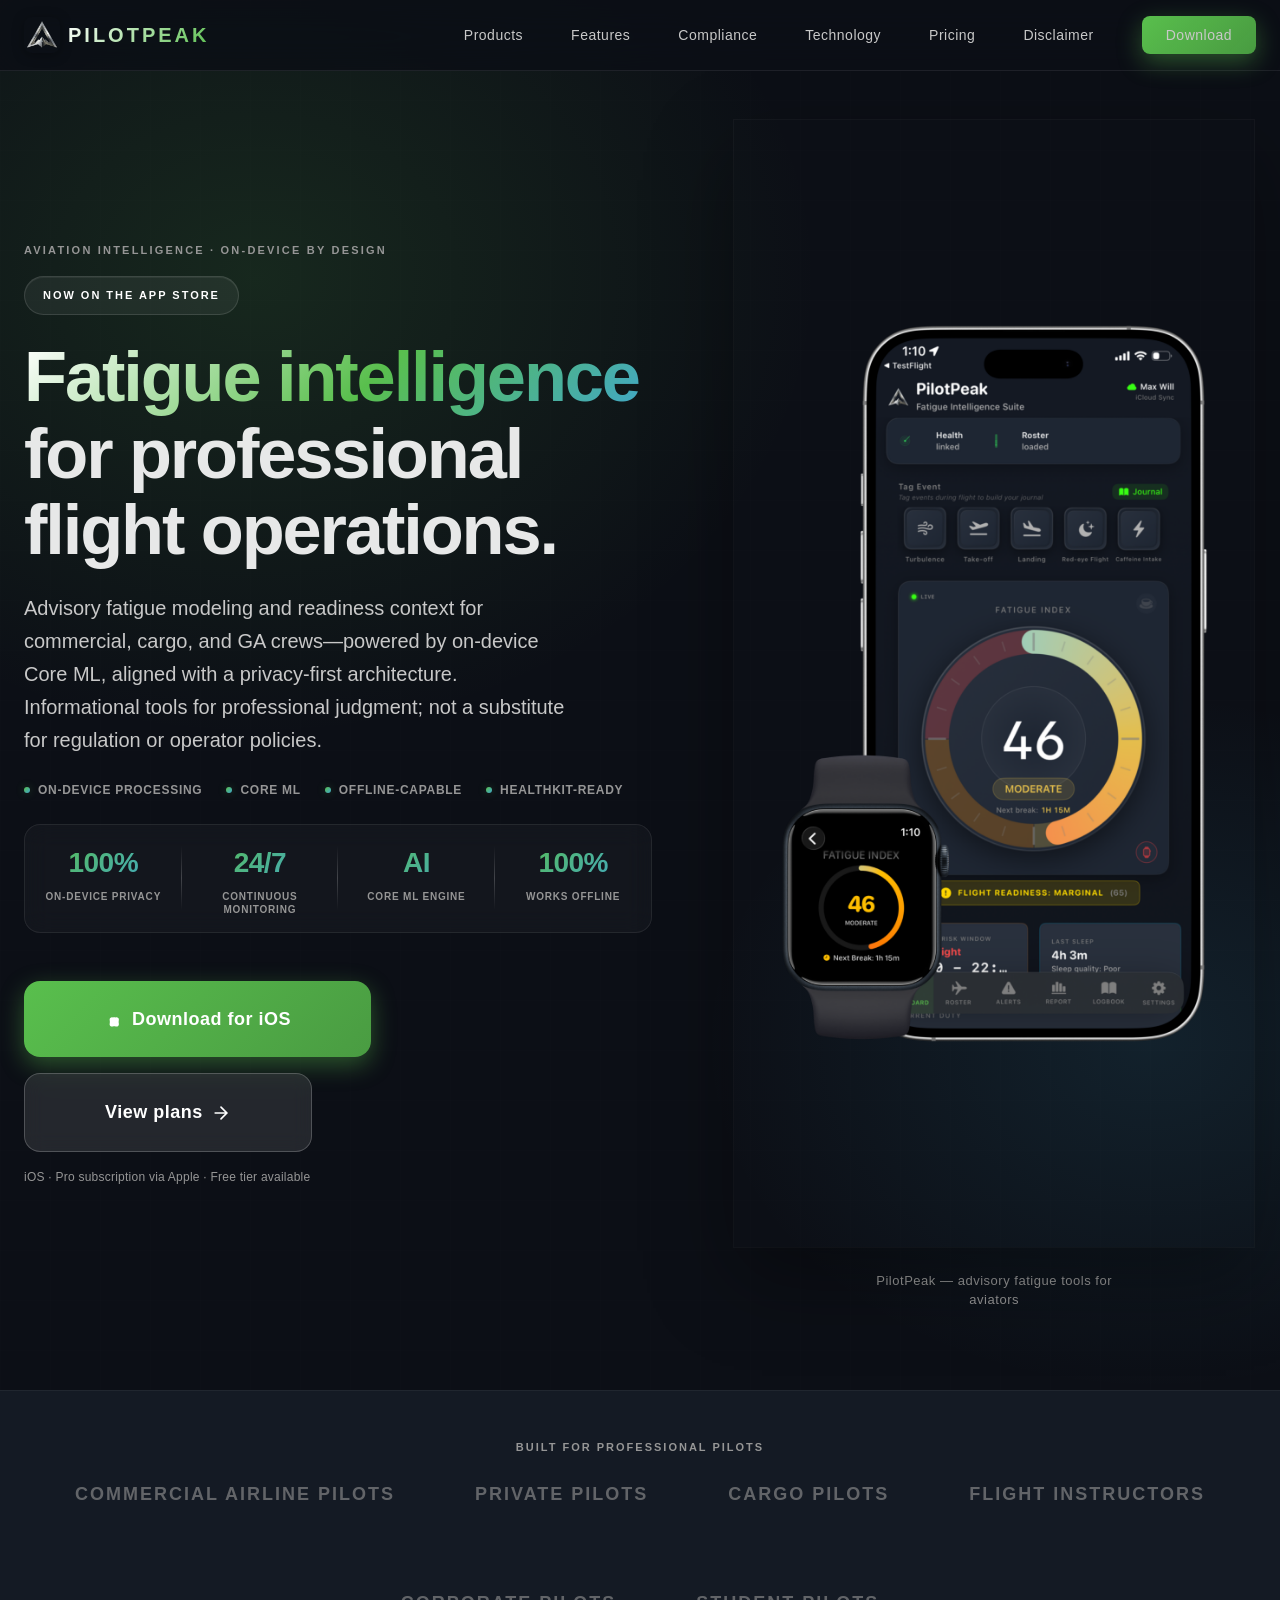
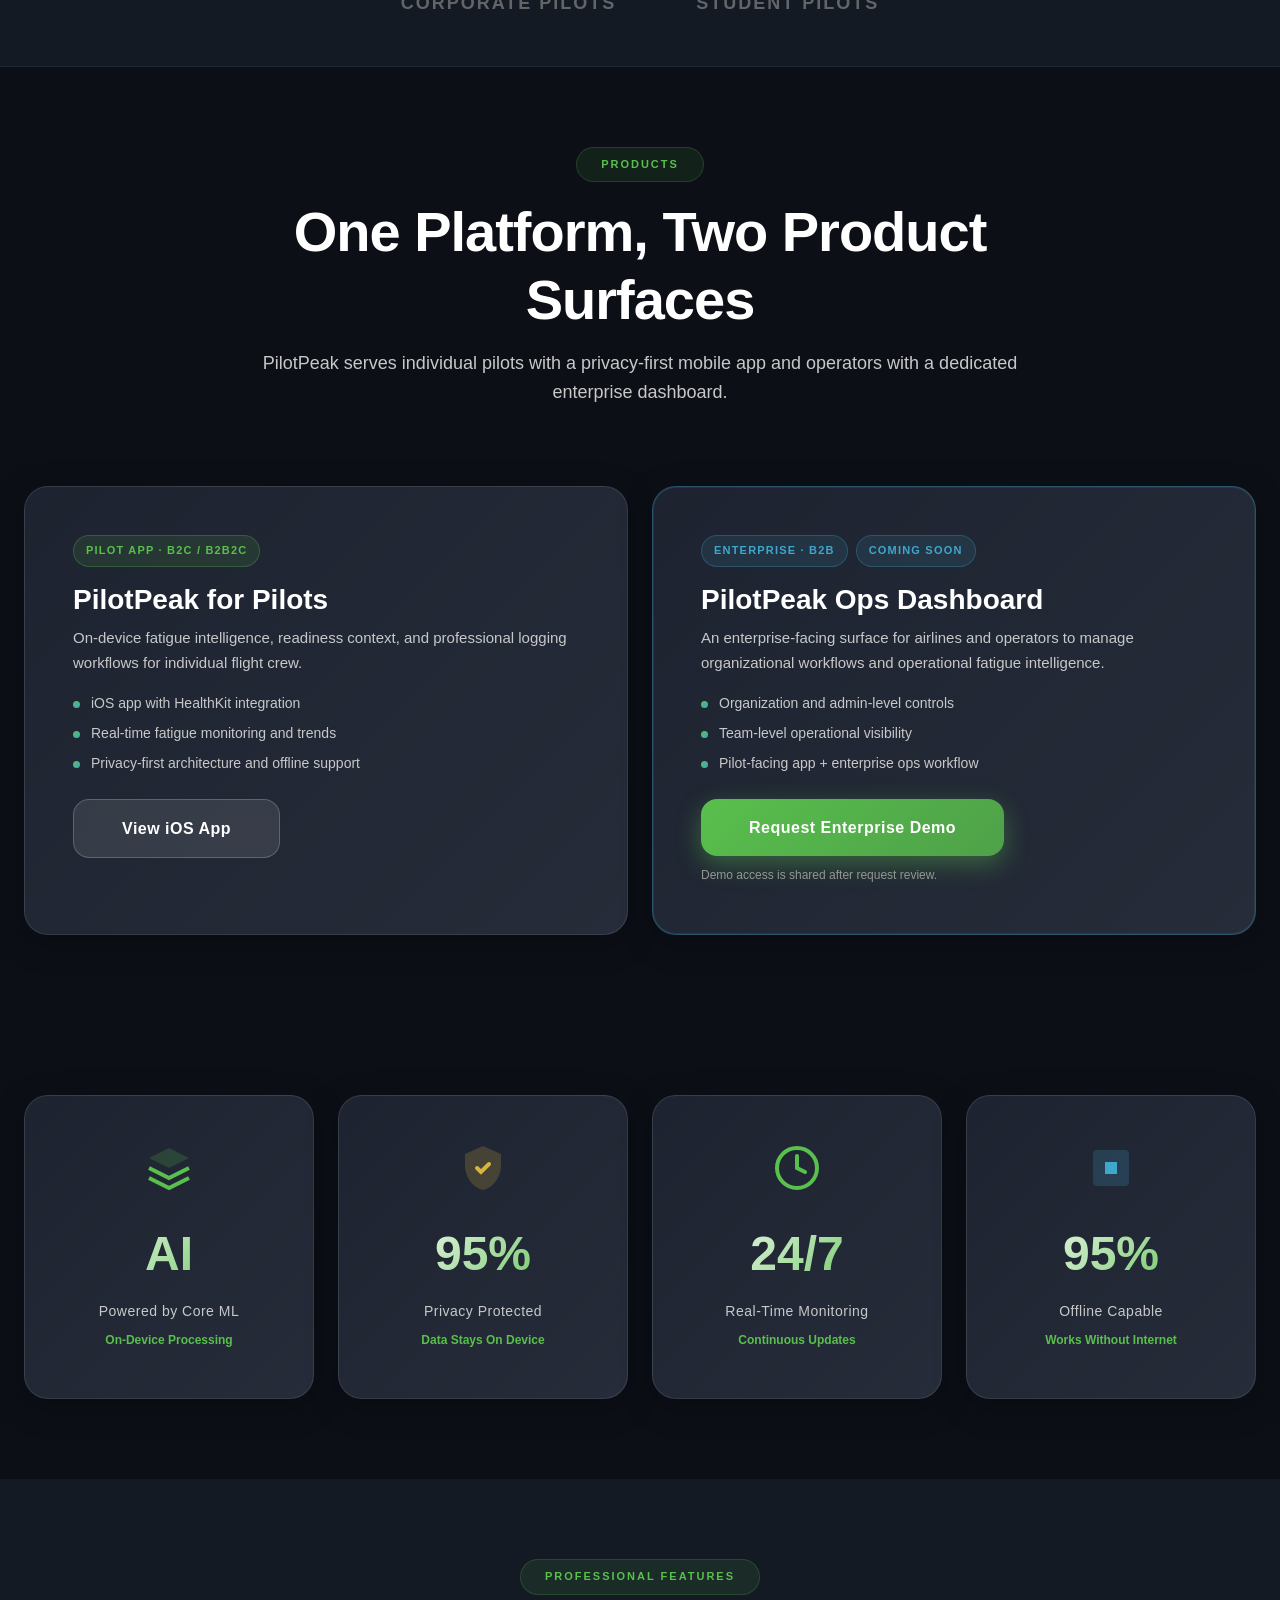
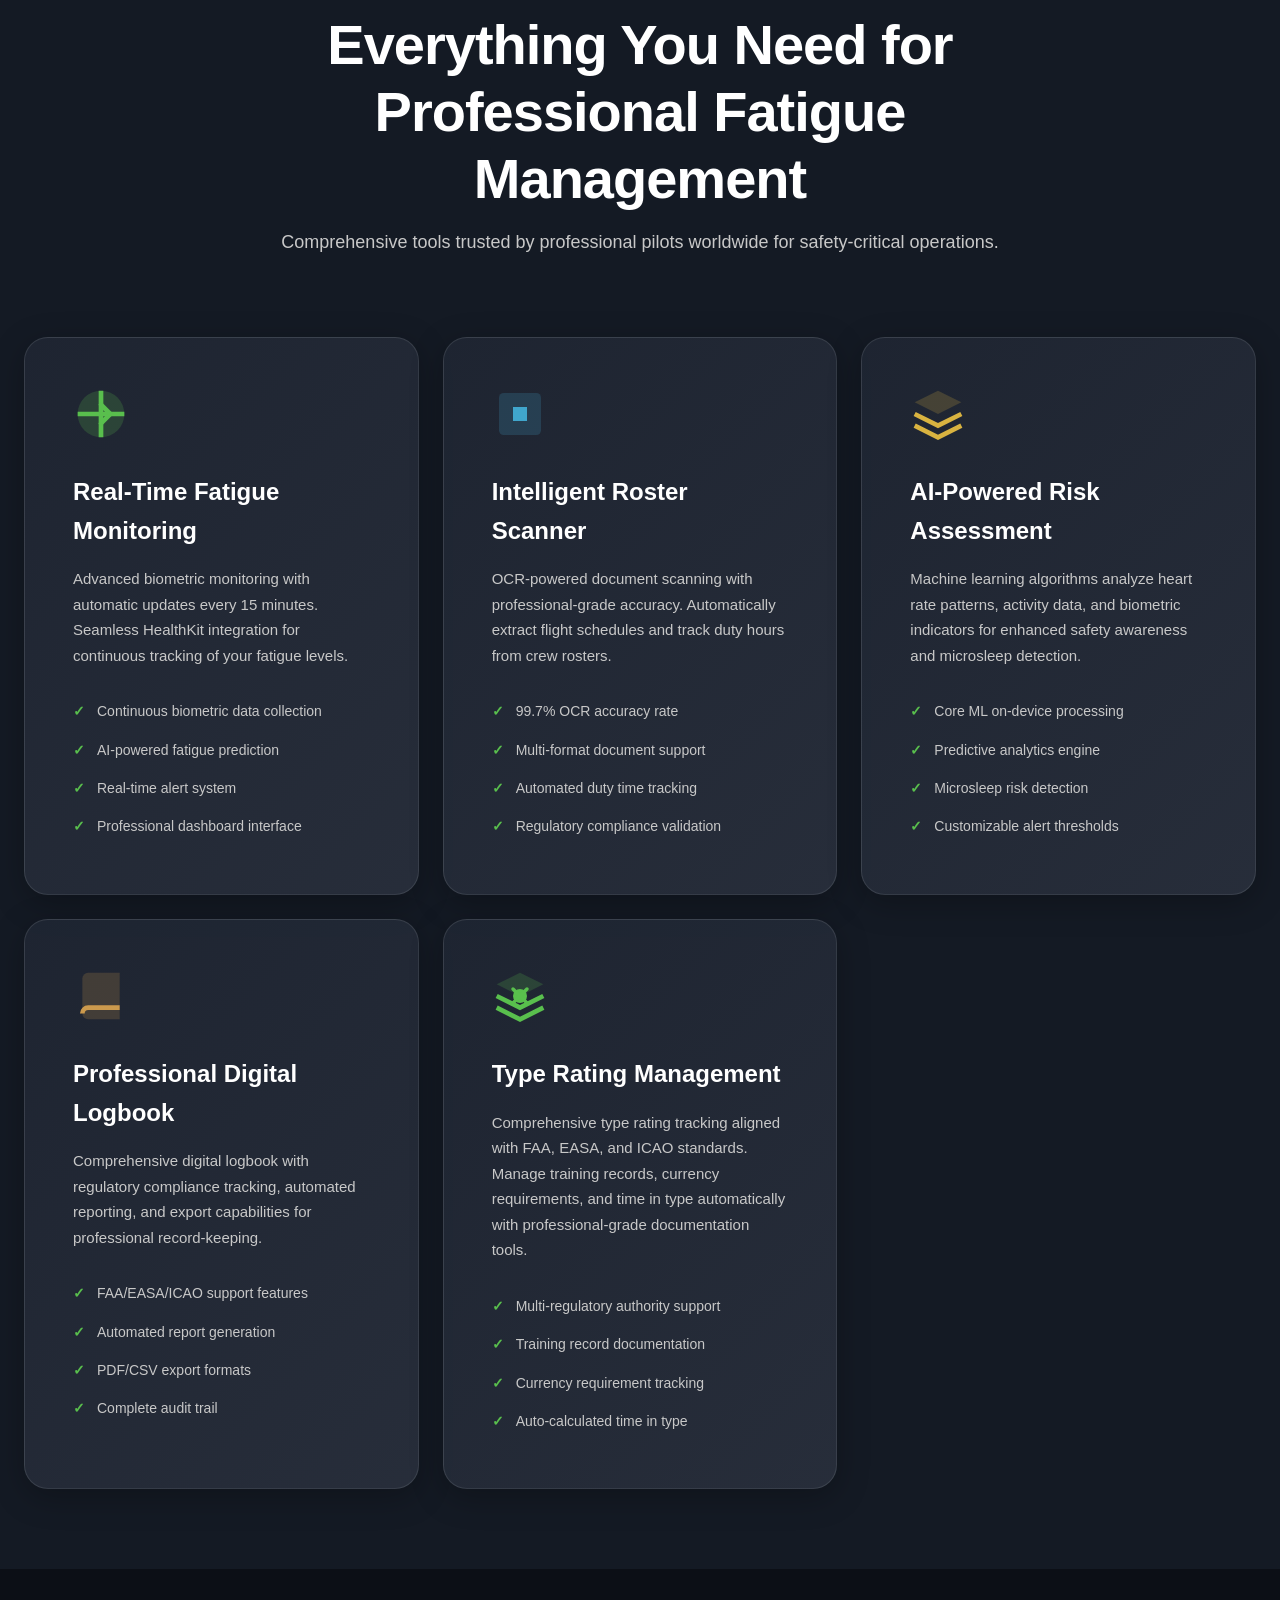
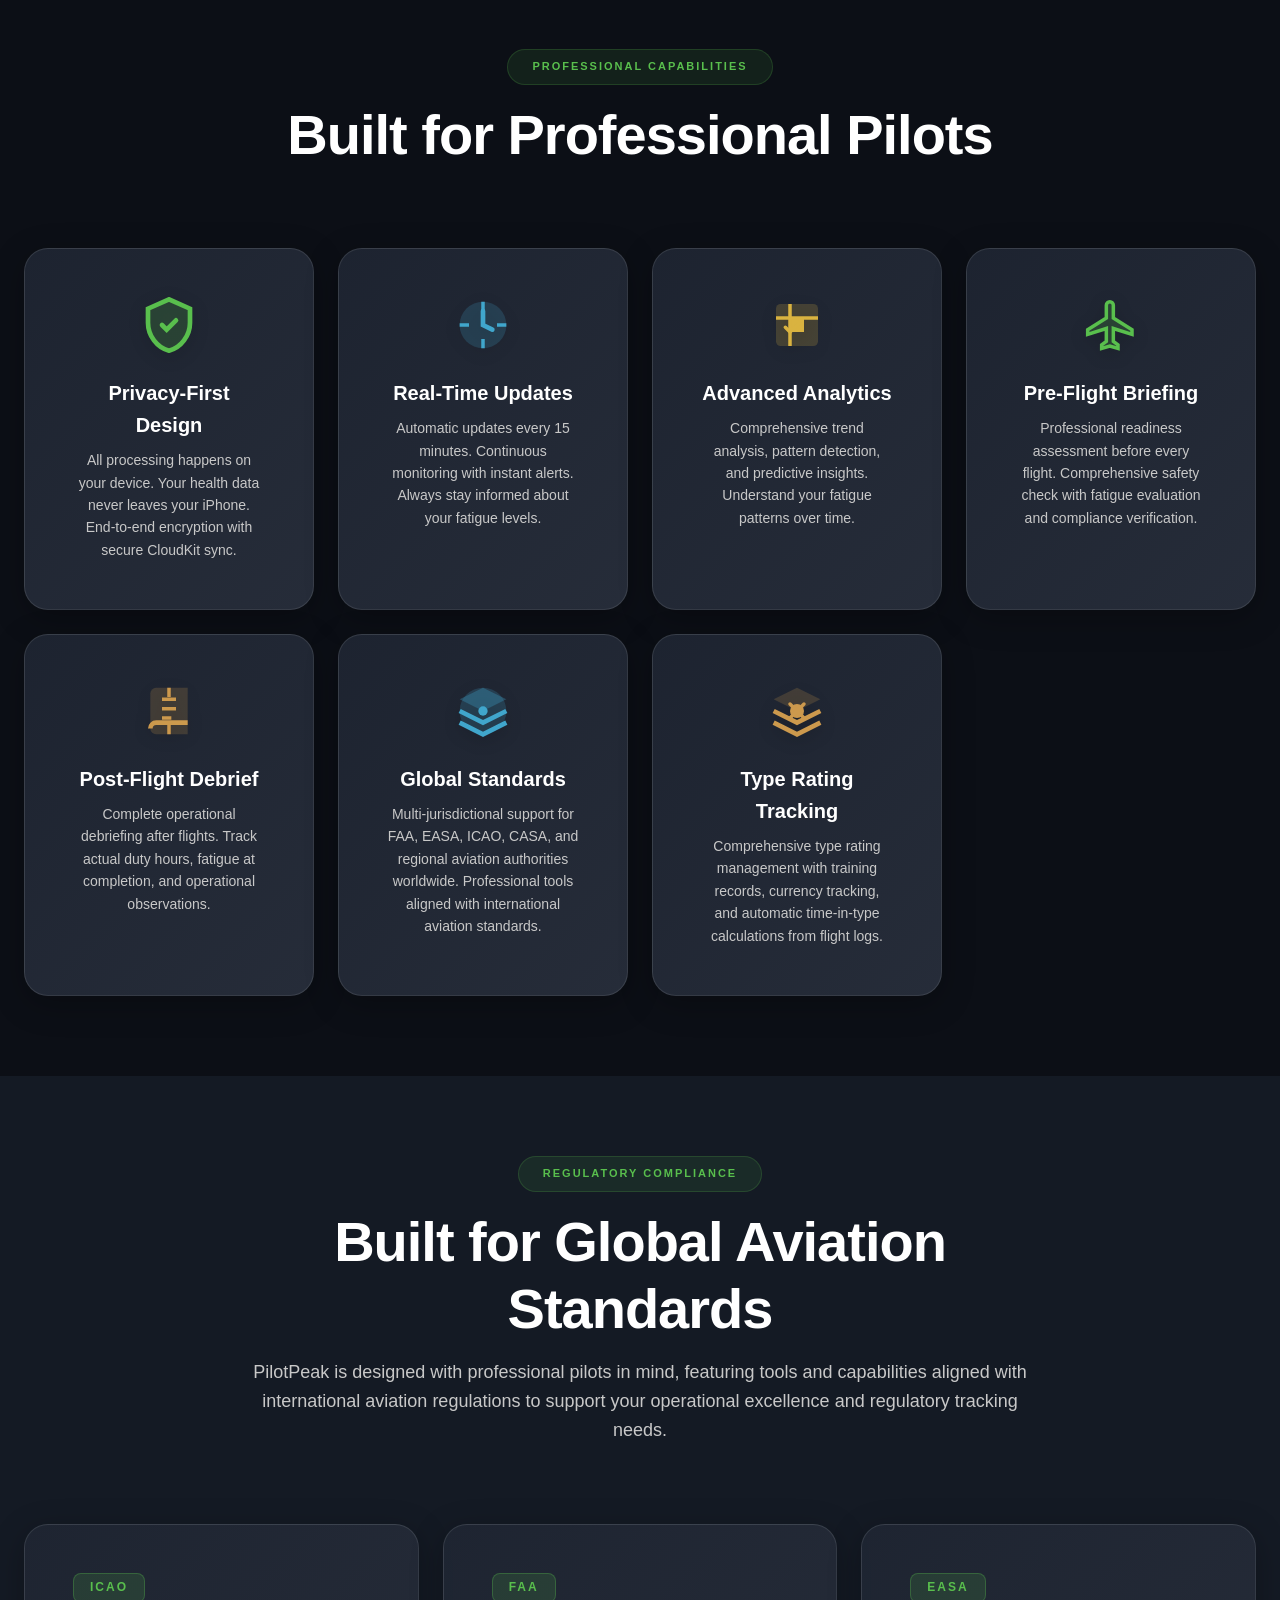
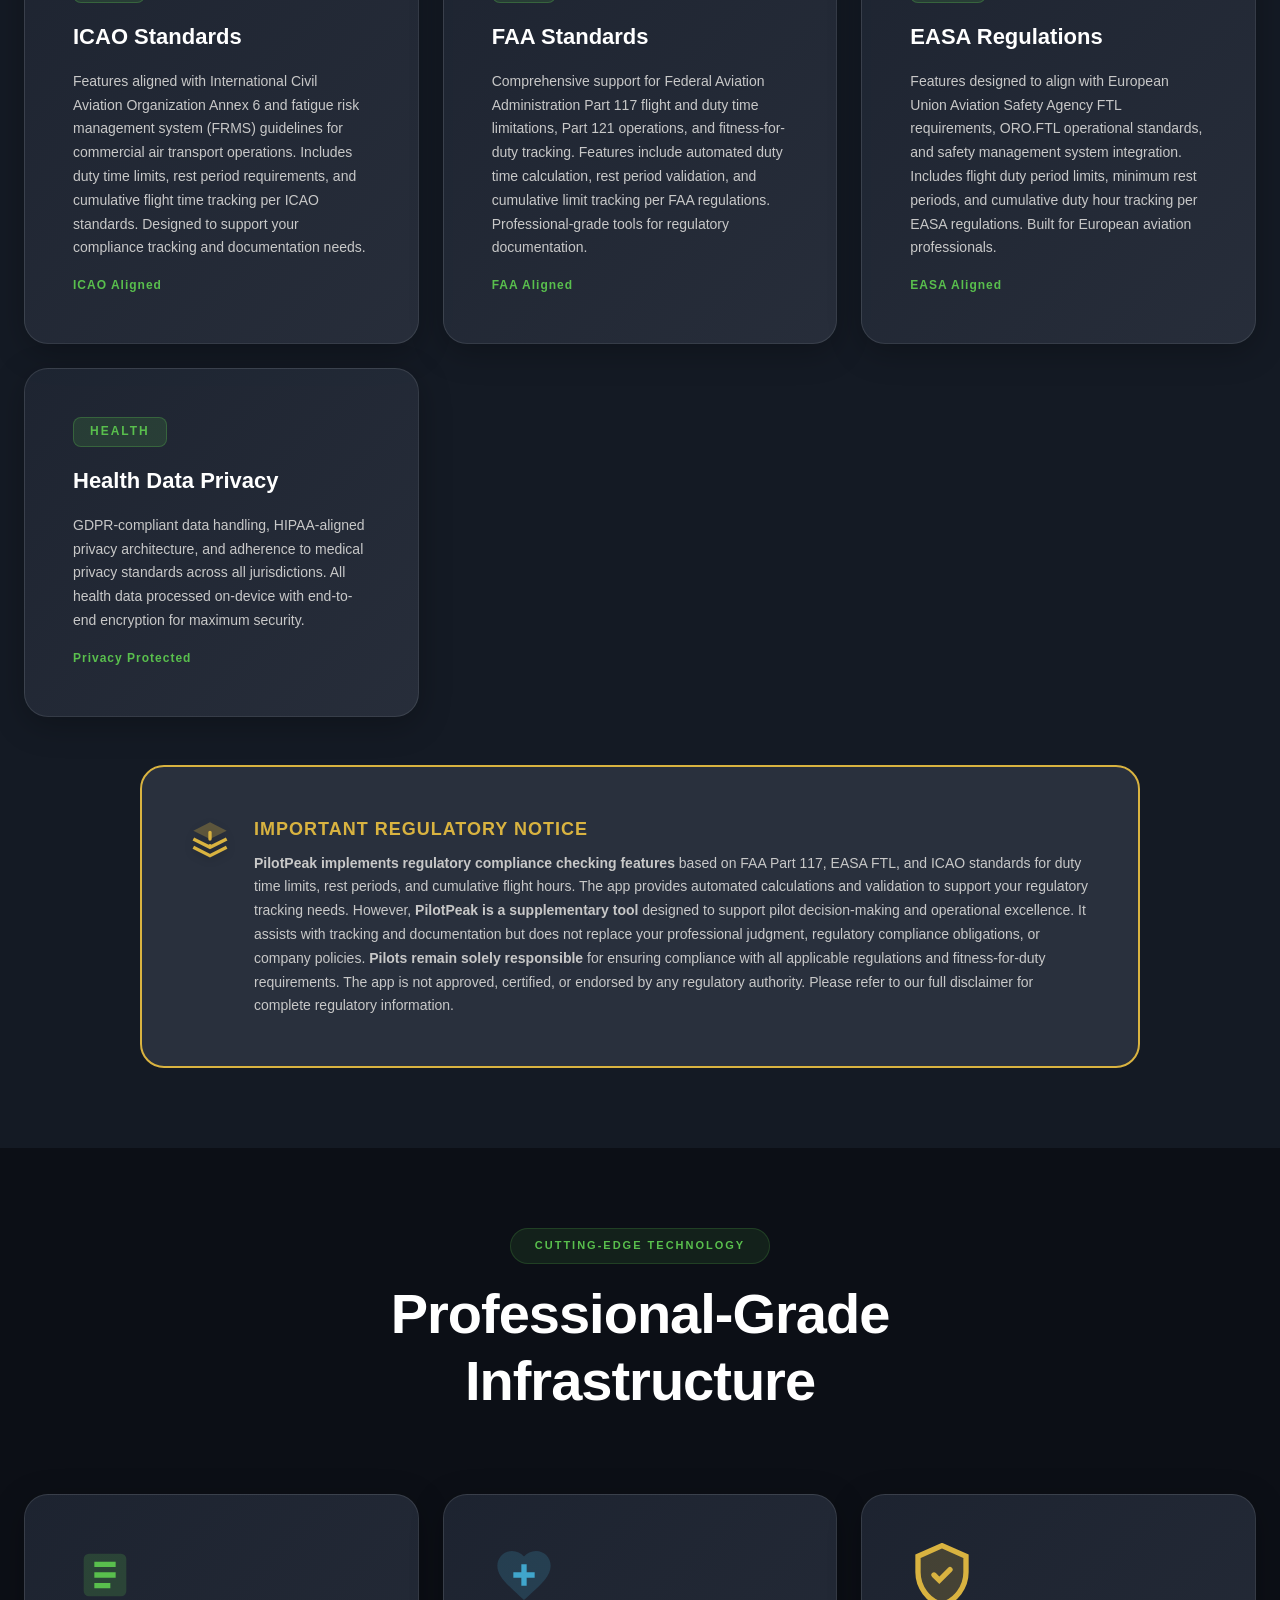
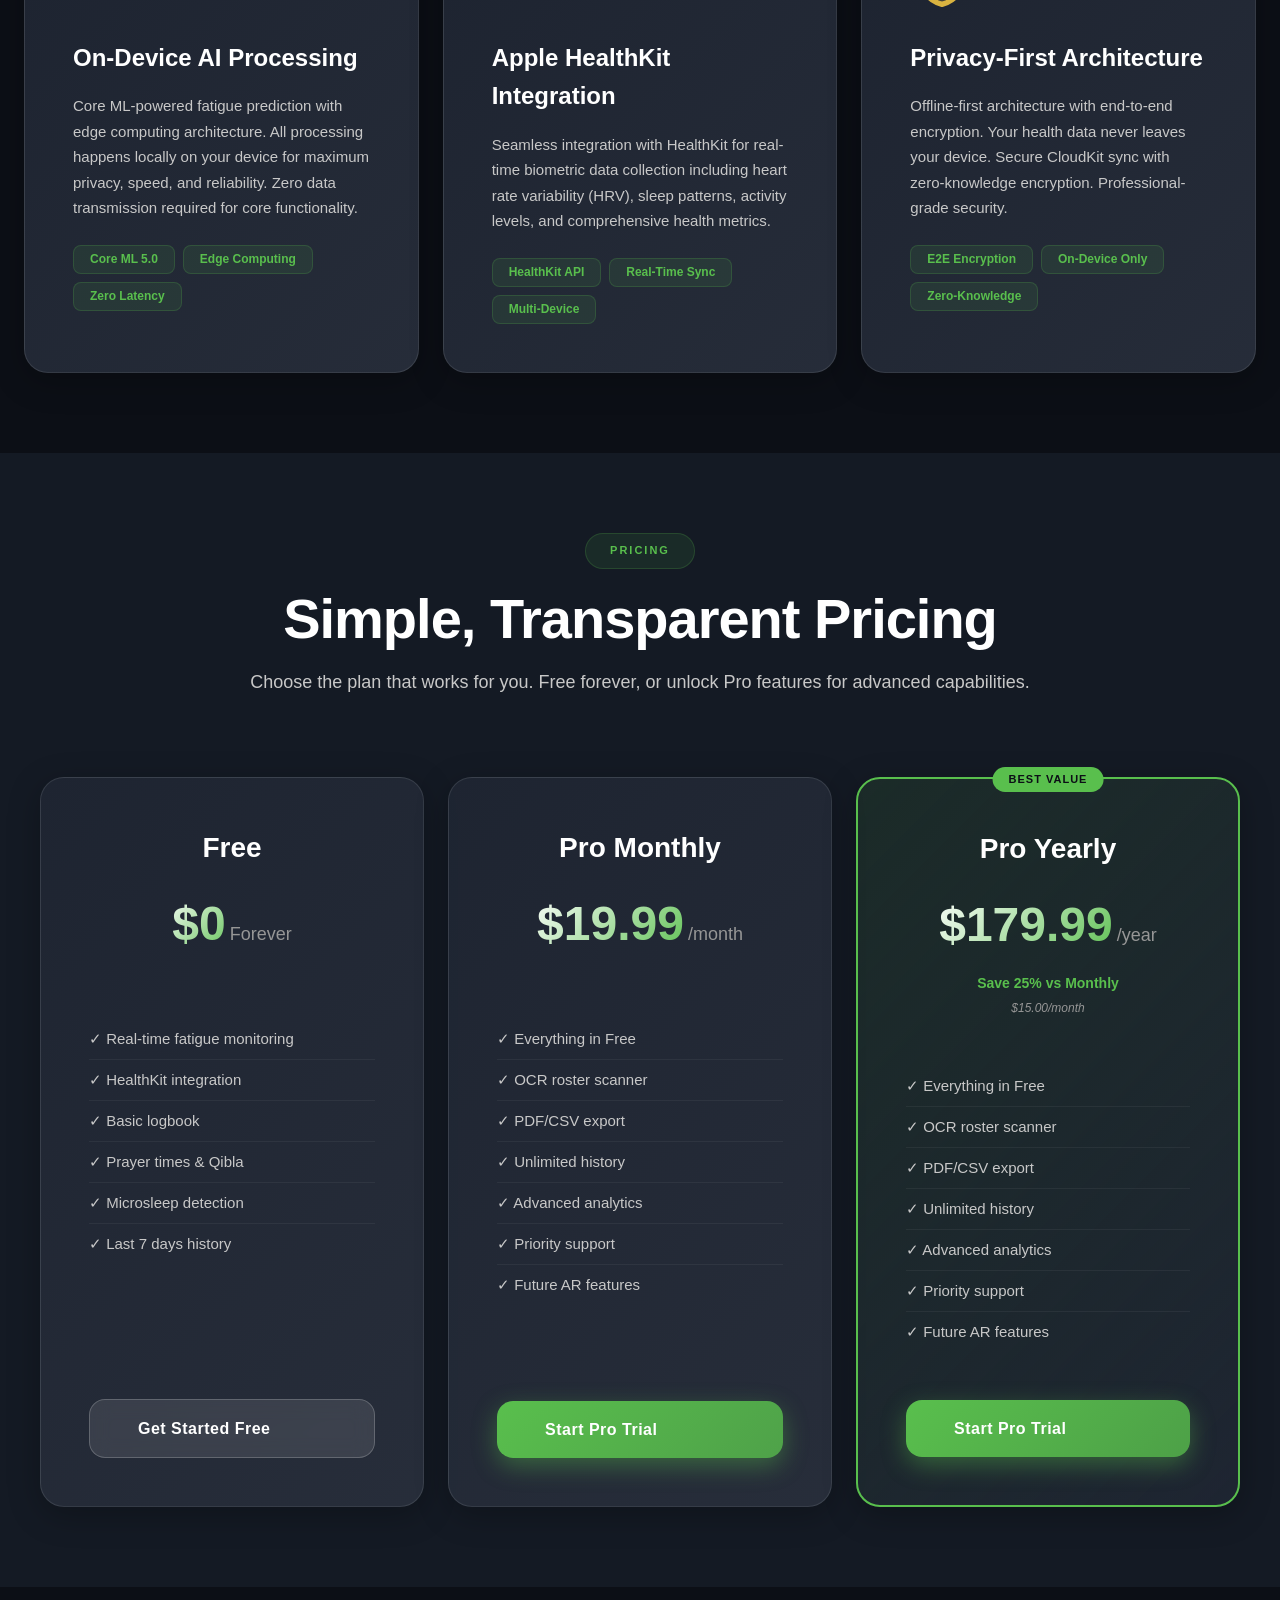
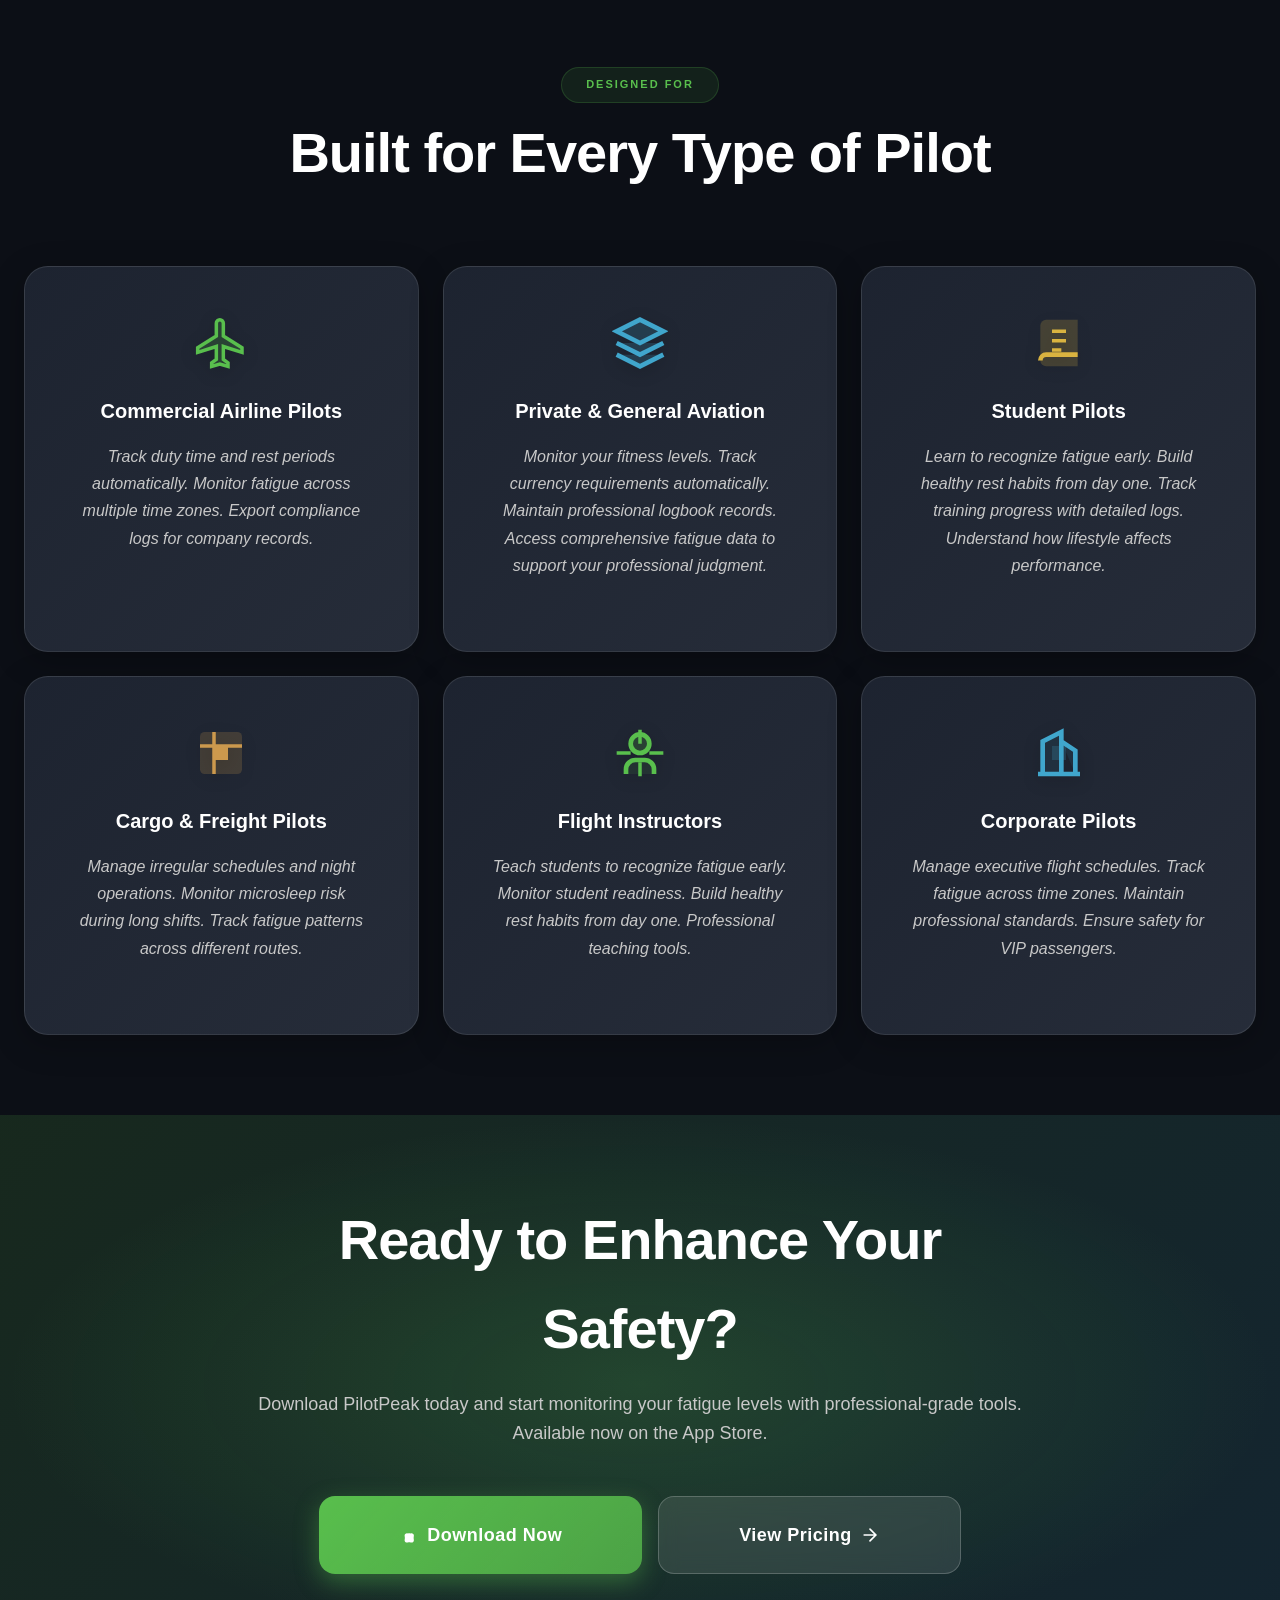
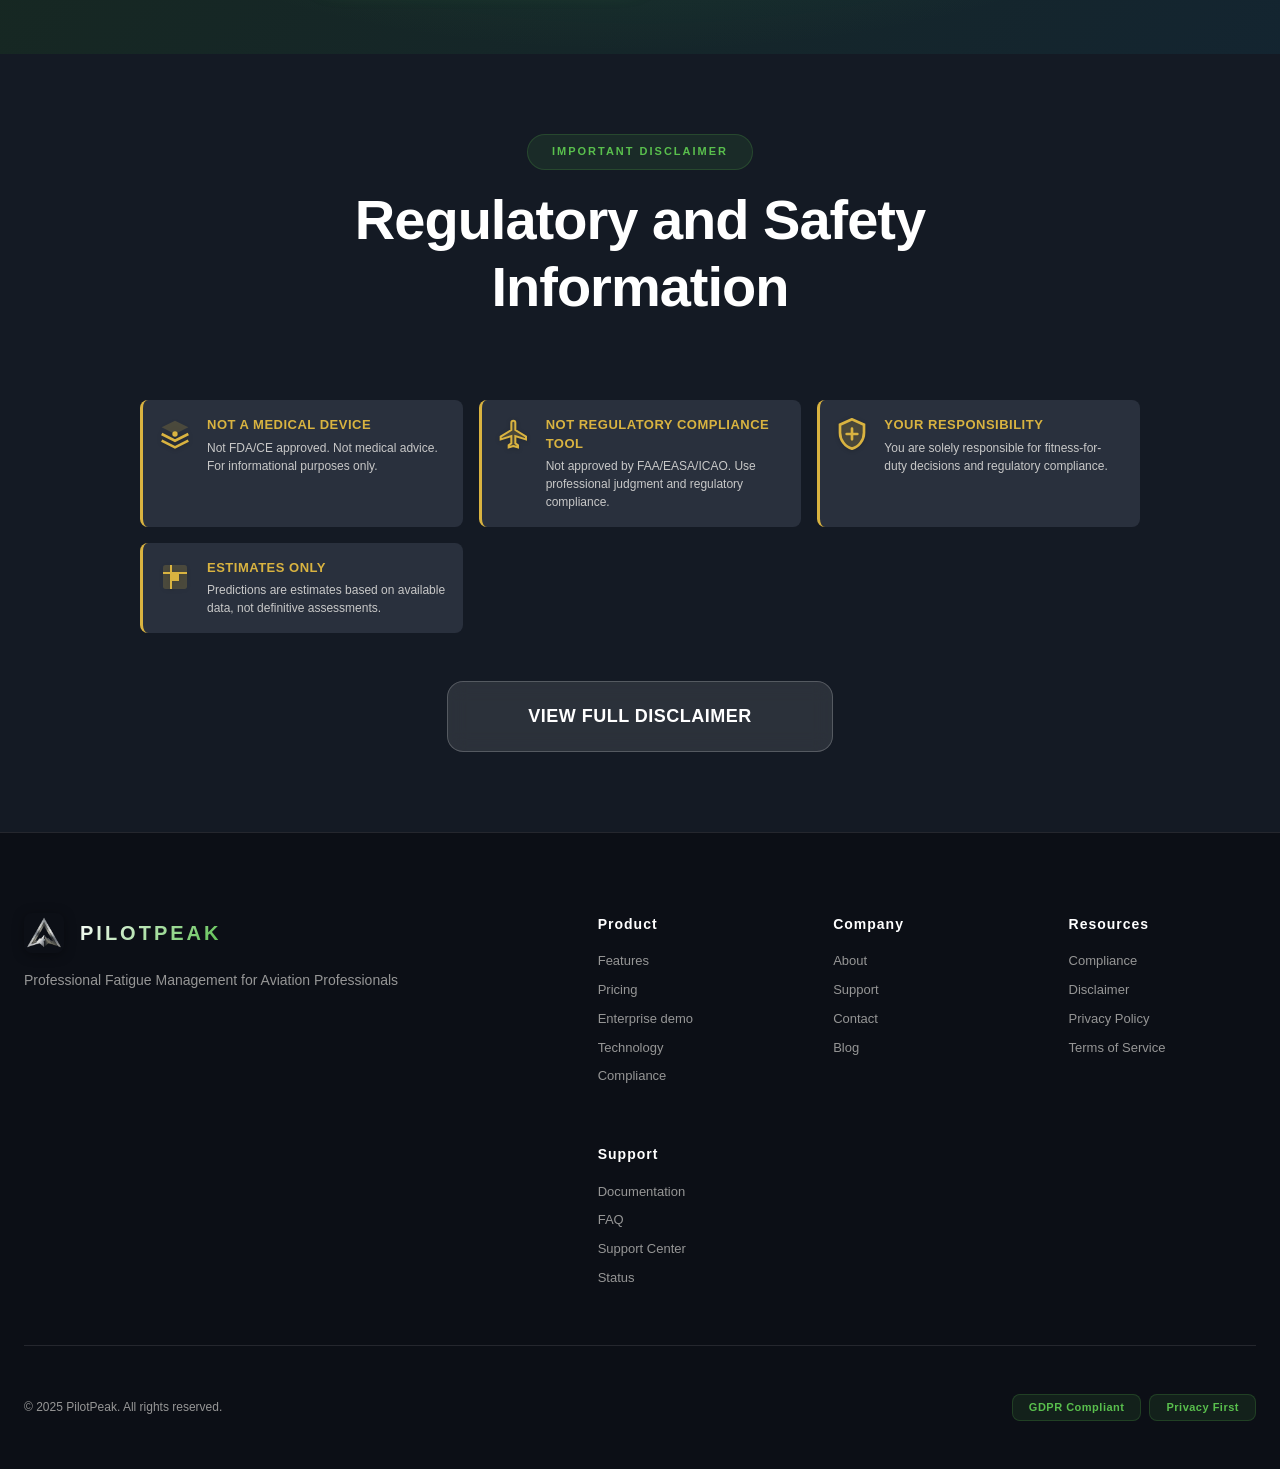
==== commit 46f44e03: "Website: add Coming soon label for PilotPeak Ops dashboard Made-with: Cursor" ====
--- a/index.html
+++ b/index.html
@@ -189,7 +189,10 @@
                     <a href="https://apps.apple.com/app/pilotpeak" class="btn btn-secondary" target="_blank" rel="noopener noreferrer">View iOS App</a>
                 </article>
                 <article class="product-card product-card-enterprise">
-                    <p class="product-badge">Enterprise · B2B</p>
+                    <div class="product-badges" role="group" aria-label="Product labels">
+                        <span class="product-badge">Enterprise · B2B</span>
+                        <span class="product-badge product-badge-soon">Coming soon</span>
+                    </div>
                     <h3 class="product-title">PilotPeak Ops Dashboard</h3>
                     <p class="product-description">An enterprise-facing surface for airlines and operators to manage organizational workflows and operational fatigue intelligence.</p>
                     <ul class="product-points">
--- a/styles.css
+++ b/styles.css
@@ -824,6 +824,28 @@
     color: var(--accent-secondary);
     background: rgba(64, 166, 204, 0.12);
     border-color: rgba(64, 166, 204, 0.28);
+}
+
+.product-badges {
+    display: flex;
+    flex-wrap: wrap;
+    gap: 8px;
+    align-items: center;
+    margin-bottom: var(--spacing-m);
+}
+
+.product-badges .product-badge {
+    margin-bottom: 0;
+}
+
+.product-badge-soon {
+    color: rgb(217, 179, 64);
+    background: rgba(217, 179, 64, 0.12);
+    border-color: rgba(217, 179, 64, 0.35);
+}
+
+.enterprise-page-soon {
+    margin: 0 0 var(--spacing-m);
 }
 
 .product-title {
